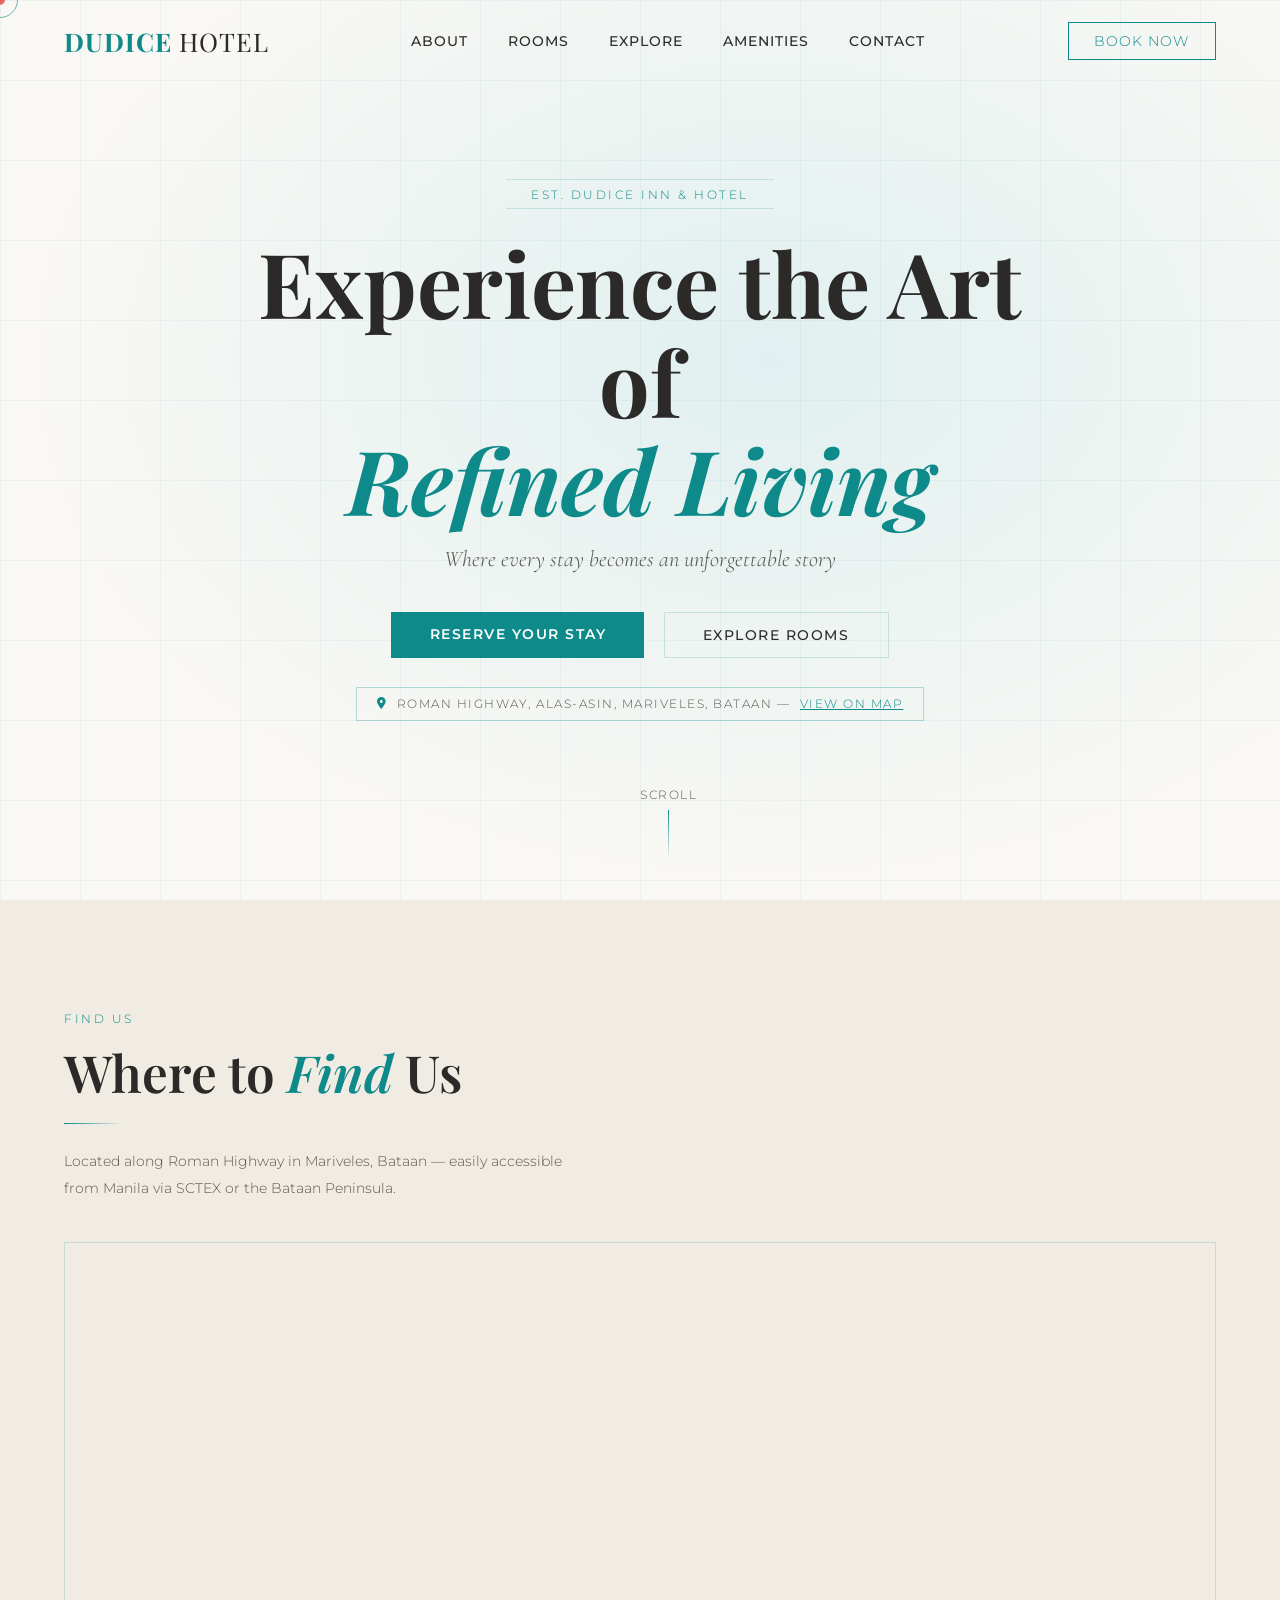
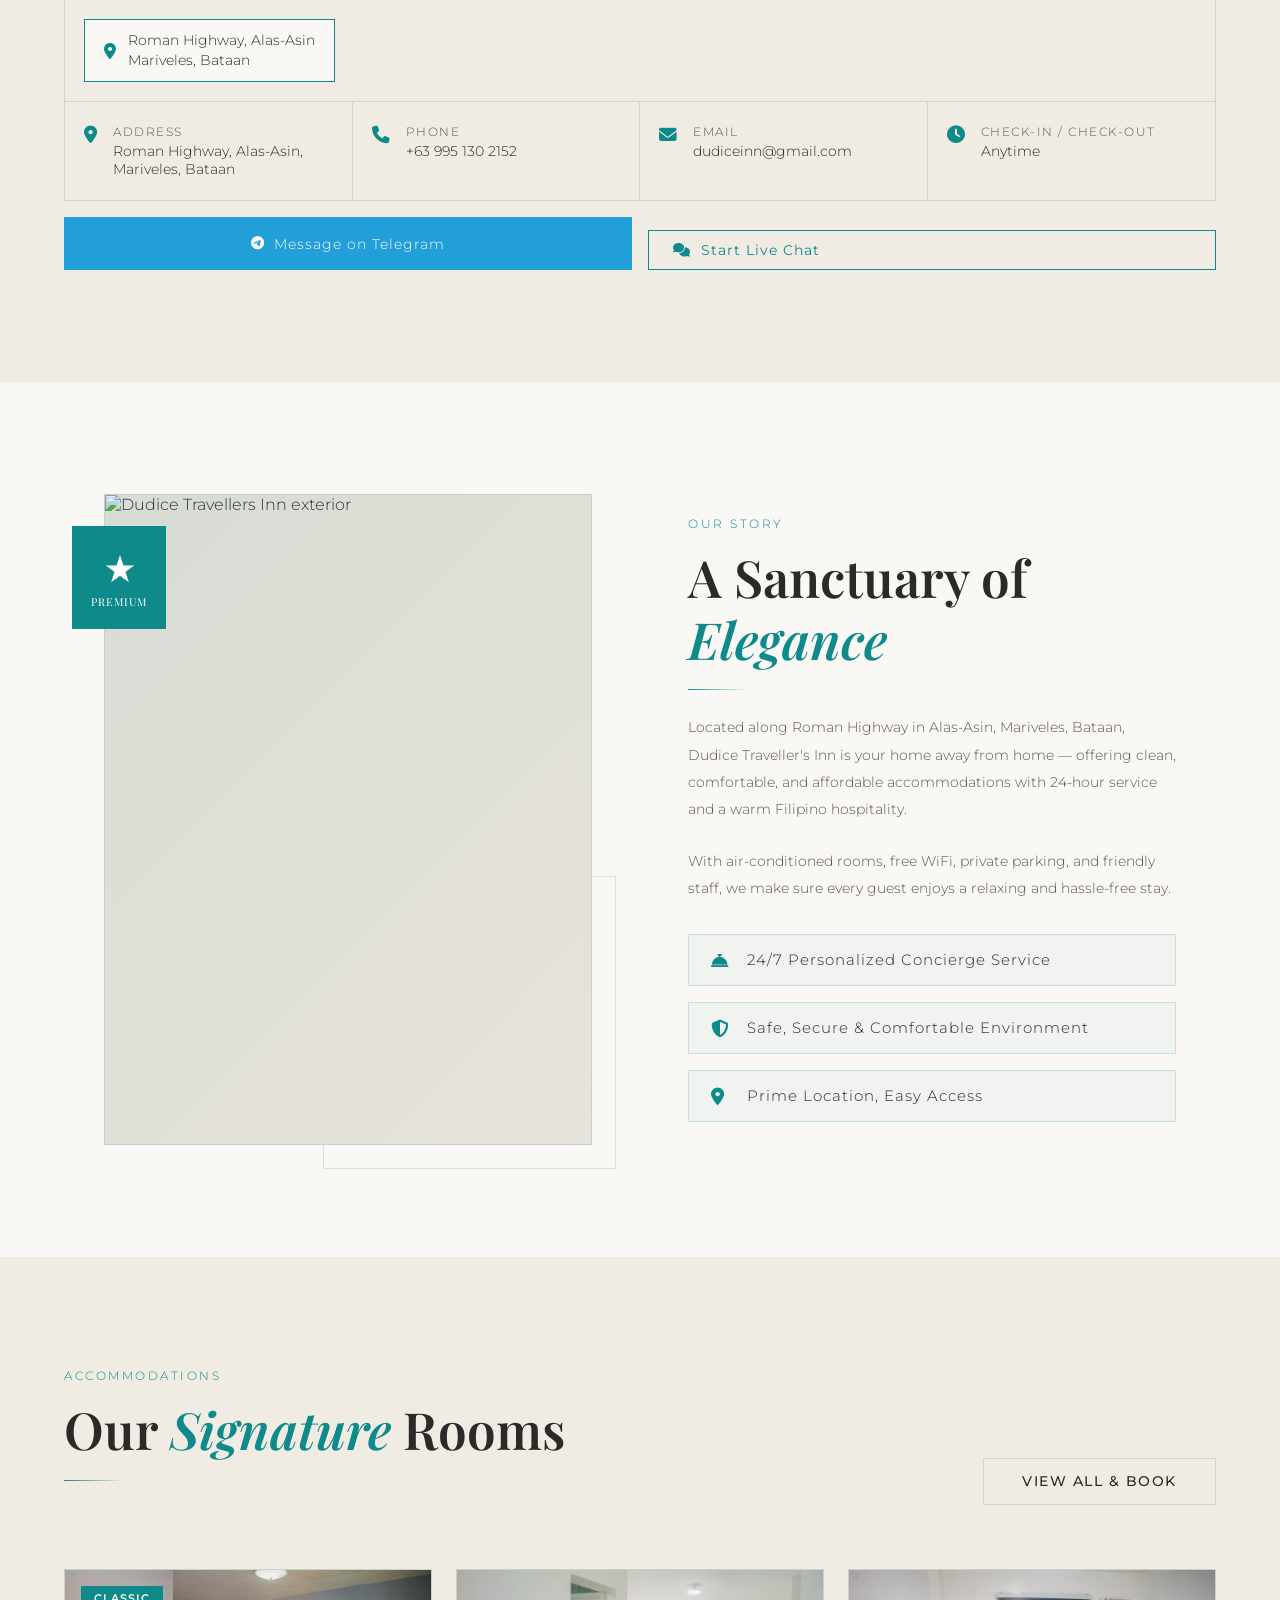
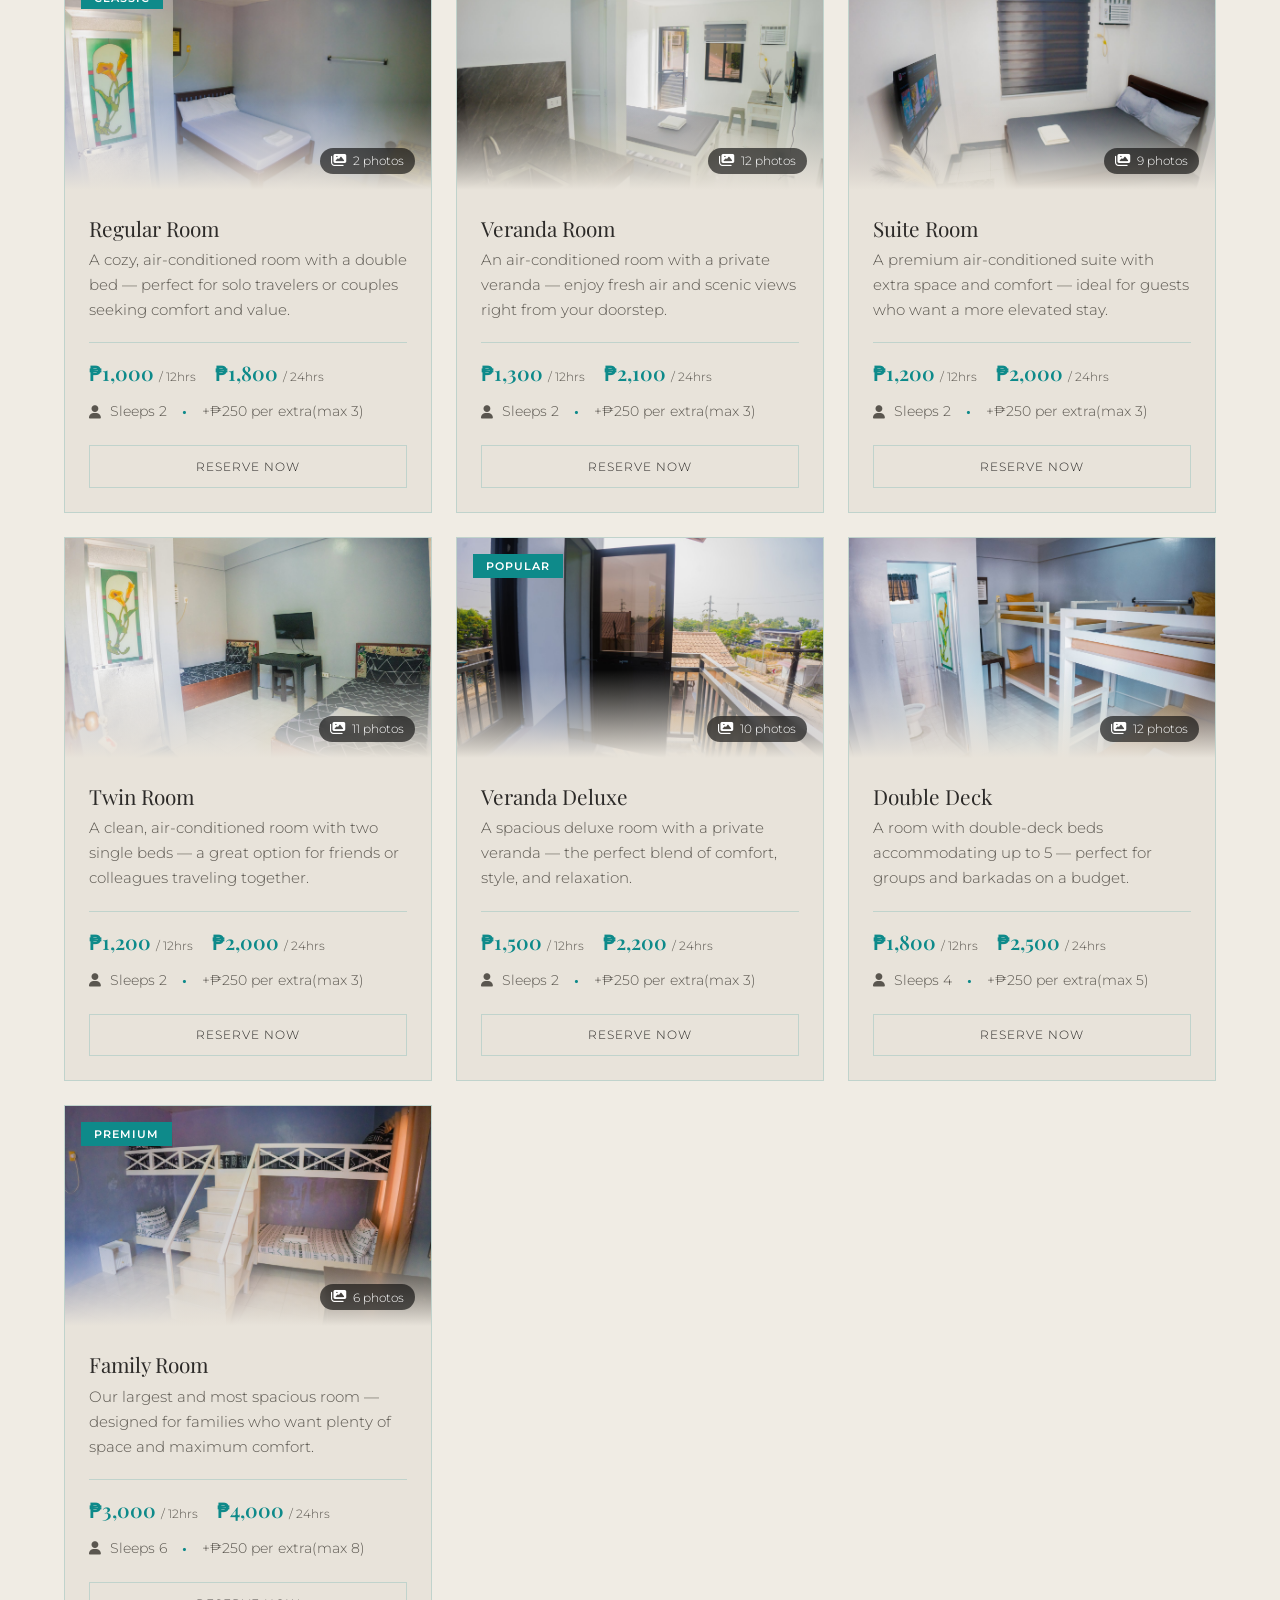
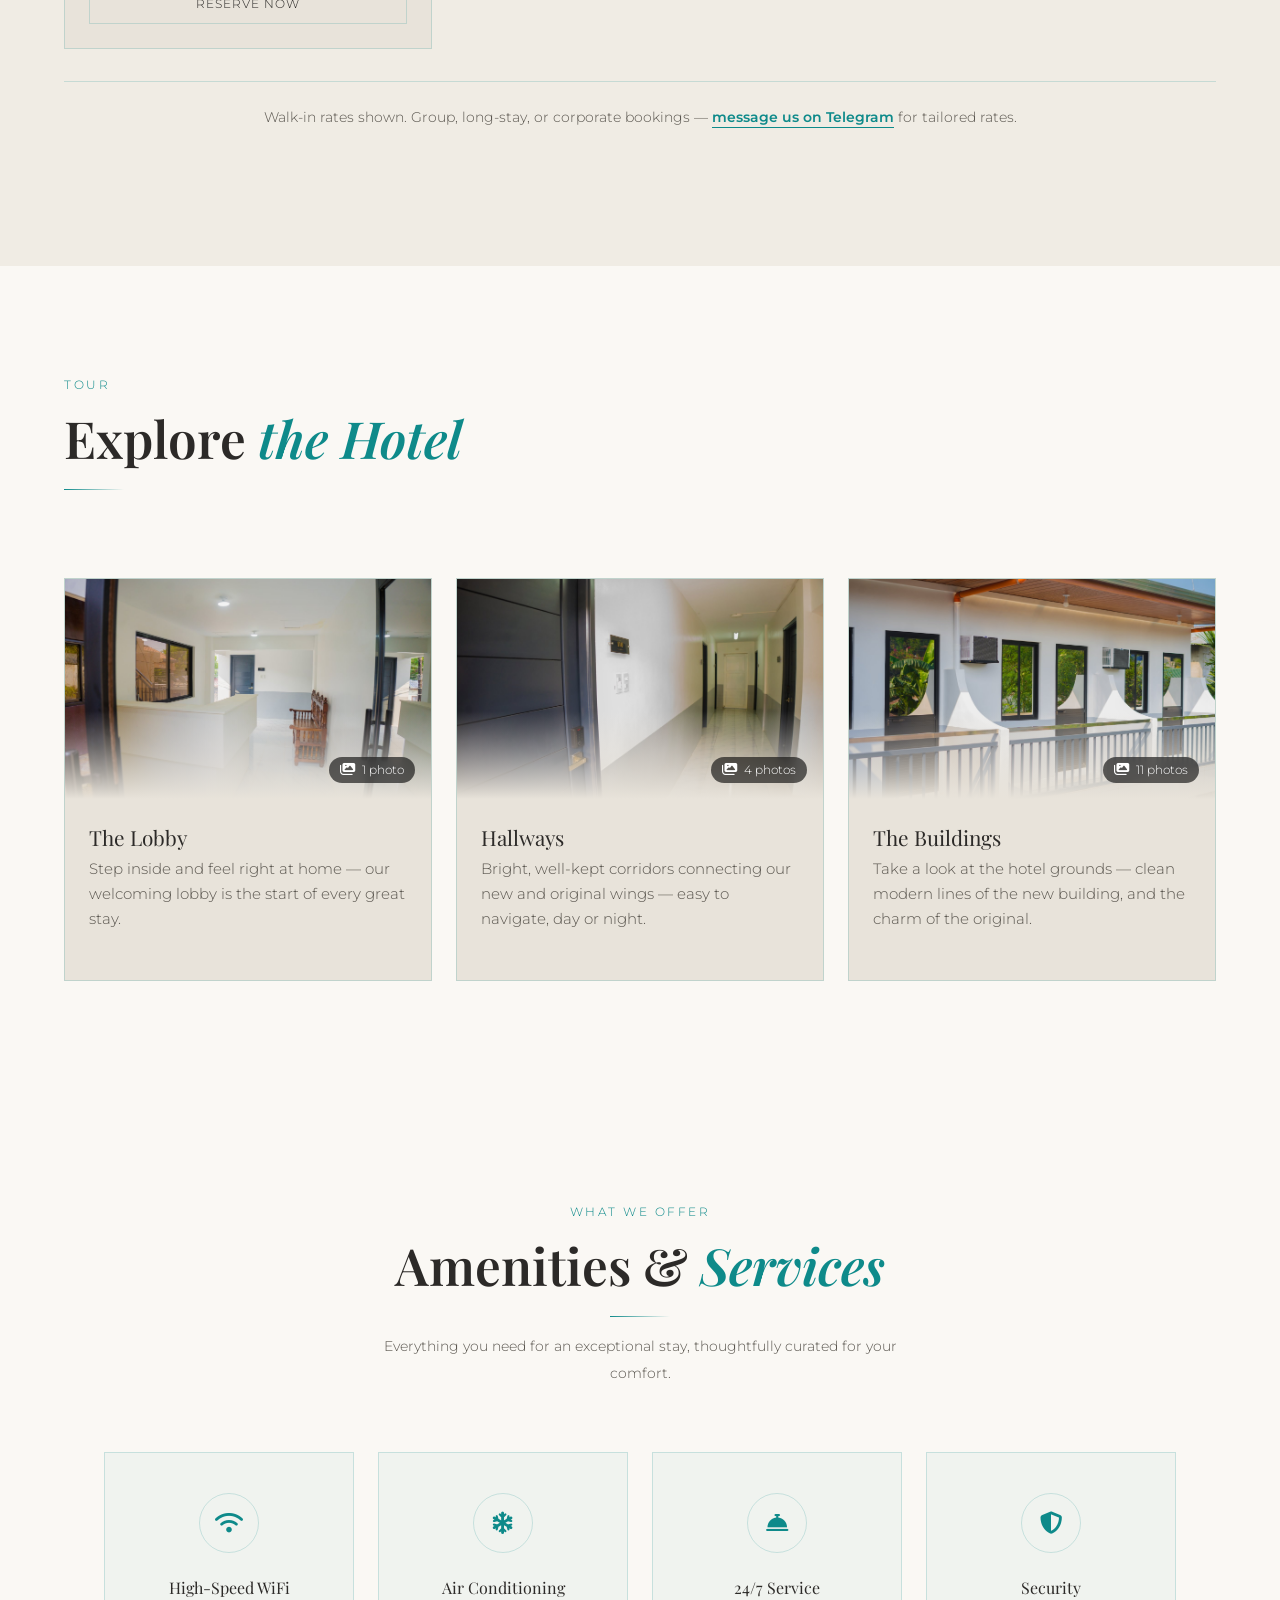
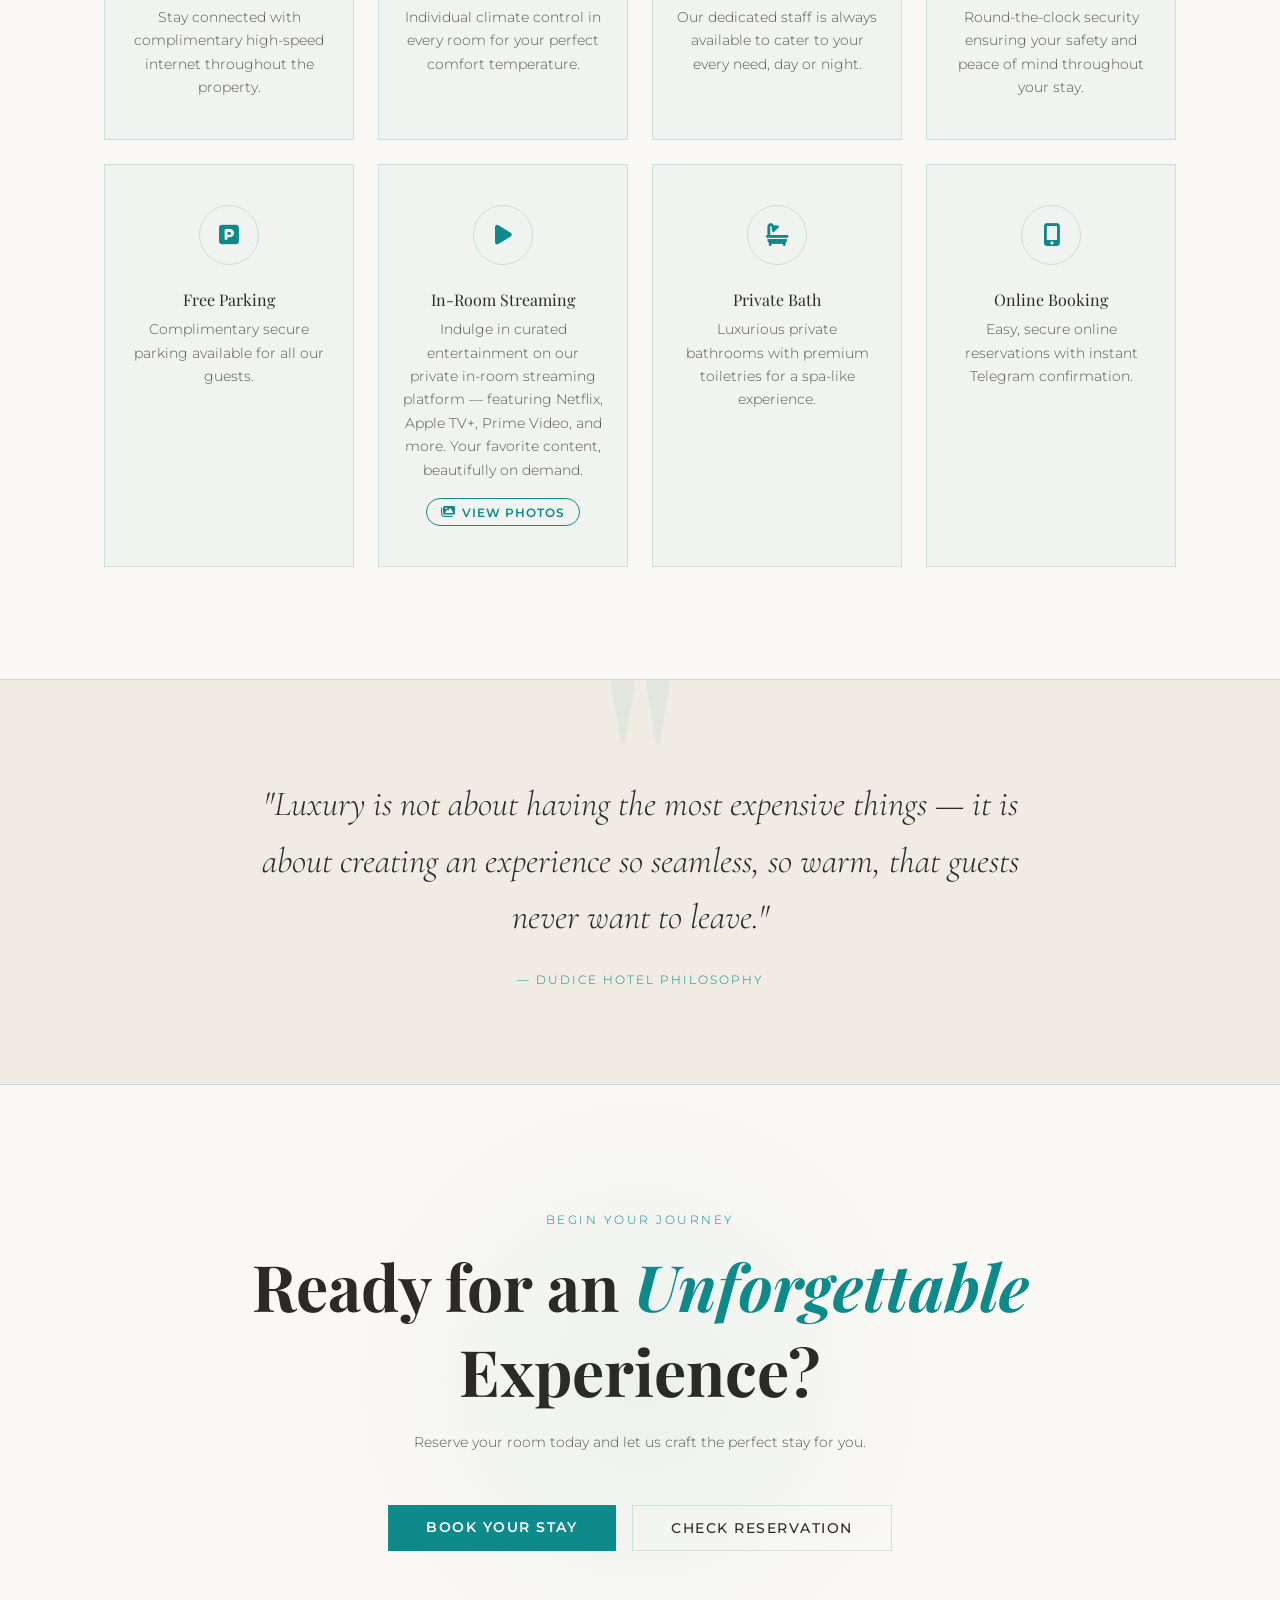
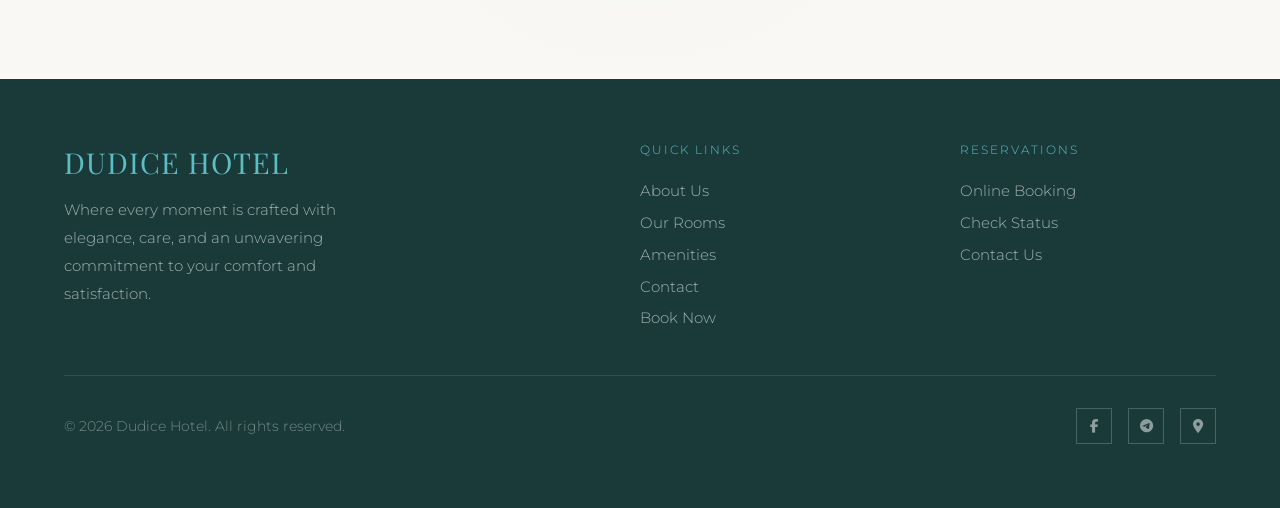
==== index.html @ 2f213905 "Improve readability: larger body text, darker muted color, tighter tracking Three changes applied si" ====
<!DOCTYPE html>
<html lang="en">
<head>
  <meta charset="UTF-8" />
  <meta name="viewport" content="width=device-width, initial-scale=1.0" />
  <title>Dudice Hotel — Where Luxury Meets Comfort</title>

  <!-- Fonts -->
  <link rel="preconnect" href="https://fonts.googleapis.com" />
  <link href="https://fonts.googleapis.com/css2?family=Playfair+Display:ital,wght@0,400;0,600;0,700;1,400&family=Montserrat:wght@300;400;500;600;700&family=Cormorant+Garamond:ital,wght@0,300;1,300&display=swap" rel="stylesheet" />

  <!-- AOS -->
  <link href="https://unpkg.com/aos@2.3.1/dist/aos.css" rel="stylesheet" />

  <!-- Icons -->
  <link rel="stylesheet" href="https://cdnjs.cloudflare.com/ajax/libs/font-awesome/6.5.0/css/all.min.css" />

  <!-- GLightbox (room photo galleries) -->
  <link rel="stylesheet" href="https://cdn.jsdelivr.net/npm/glightbox/dist/css/glightbox.min.css" />

  <style>
    /* ─── RESET & BASE ─── */
    *, *::before, *::after { margin: 0; padding: 0; box-sizing: border-box; }
    :root {
      --gold:     #0e8a8a;
      --gold-lt:  #5bbec4;
      --gold-dk:  #065a62;
      --bg:       #faf8f4;
      --bg2:      #f0ece4;
      --bg3:      #e8e3da;
      --surface:  rgba(14,138,138,0.04);
      --border:   rgba(14,138,138,0.18);
      --text:     #2c2a28;
      --muted:    #5a564f;
      --ff-head:  'Playfair Display', serif;
      --ff-body:  'Montserrat', sans-serif;
      --ff-ital:  'Cormorant Garamond', serif;
    }
    html { scroll-behavior: smooth; }
    body {
      background: var(--bg);
      color: var(--text);
      font-family: var(--ff-body);
      font-weight: 300;
      overflow-x: hidden;
      cursor: none;
    }

    /* ─── CUSTOM CURSOR ─── */
    #cursor {
      position: fixed; width: 10px; height: 10px;
      background: var(--gold); border-radius: 50%;
      pointer-events: none; z-index: 99999;
      transform: translate(-50%,-50%);
      transition: width .2s, height .2s, background .2s;
      mix-blend-mode: difference;
    }
    #cursor-ring {
      position: fixed; width: 36px; height: 36px;
      border: 1px solid var(--gold); border-radius: 50%;
      pointer-events: none; z-index: 99998;
      transform: translate(-50%,-50%);
      transition: all .12s ease;
      opacity: .6;
    }
    body:hover #cursor { width: 12px; height: 12px; }

    /* ─── SCROLL PROGRESS ─── */
    #progress-bar {
      position: fixed; top: 0; left: 0; height: 2px;
      background: linear-gradient(90deg, var(--gold-dk), var(--gold), var(--gold-lt));
      width: 0%; z-index: 9999;
      transition: width .1s linear;
      box-shadow: 0 0 8px rgba(14,138,138,.4);
    }

    /* ─── NAVBAR ─── */
    nav {
      position: fixed; top: 0; width: 100%; z-index: 1000;
      padding: 1.4rem 4rem;
      display: flex; align-items: center; justify-content: space-between;
      transition: all .4s ease;
    }
    nav.scrolled {
      background: rgba(250,248,244,.95);
      backdrop-filter: blur(20px);
      padding: 1rem 4rem;
      border-bottom: 1px solid var(--border);
      box-shadow: 0 2px 20px rgba(0,0,0,.06);
    }
    .nav-logo {
      font-family: var(--ff-head);
      font-size: 1.6rem; font-weight: 700;
      color: var(--gold);
      letter-spacing: 1px;
      text-decoration: none;
    }
    .nav-logo span { color: var(--text); font-weight: 400; }
    .nav-links { display: flex; gap: 2.5rem; list-style: none; }
    .nav-links a {
      color: var(--text); text-decoration: none;
      font-size: .86rem; letter-spacing: 1px; text-transform: uppercase;
      font-weight: 500;
      position: relative; padding-bottom: 4px;
      transition: color .3s;
    }
    .nav-links a::after {
      content: ''; position: absolute; bottom: 0; left: 0;
      width: 0; height: 1px; background: var(--gold);
      transition: width .3s;
    }
    .nav-links a:hover { color: var(--gold); }
    .nav-links a:hover::after { width: 100%; }
    .nav-btn {
      background: transparent; border: 1px solid var(--gold);
      color: var(--gold); padding: .6rem 1.6rem;
      font-family: var(--ff-body); font-size: .85rem;
      letter-spacing: 1px; text-transform: uppercase;
      cursor: none; transition: all .3s;
      text-decoration: none;
    }
    .nav-btn:hover { background: var(--gold); color: #fff; }

    /* ─── HERO ─── */
    #hero {
      position: relative; height: 100vh; width: 100%;
      display: flex; align-items: center; justify-content: center;
      overflow: hidden;
    }
    #particles-js {
      position: absolute; inset: 0; z-index: 0;
    }
    .hero-bg {
      position: absolute; inset: 0; z-index: 0;
      background: radial-gradient(ellipse at 60% 40%, #e0f0f0 0%, #faf8f4 70%);
    }
    .hero-lines {
      position: absolute; inset: 0; z-index: 1;
      background-image:
        linear-gradient(rgba(14,138,138,.06) 1px, transparent 1px),
        linear-gradient(90deg, rgba(14,138,138,.06) 1px, transparent 1px);
      background-size: 80px 80px;
      animation: gridMove 20s linear infinite;
    }
    @keyframes gridMove {
      0%   { transform: translateY(0); }
      100% { transform: translateY(80px); }
    }
    .hero-content {
      position: relative; z-index: 2;
      text-align: center; max-width: 860px; padding: 2rem;
    }
    .hero-tag {
      display: inline-block;
      font-size: .78rem; letter-spacing: 2.5px; text-transform: uppercase;
      color: var(--gold); margin-bottom: 1.5rem;
      border-top: 1px solid var(--border); border-bottom: 1px solid var(--border);
      padding: .4rem 1.6rem;
      animation: fadeDown .8s ease forwards;
    }
    .hero-title {
      font-family: var(--ff-head);
      font-size: clamp(3rem, 7vw, 6rem);
      font-weight: 700; line-height: 1.1;
      margin-bottom: 1rem;
      animation: fadeUp 1s .2s ease both;
    }
    .hero-title em {
      font-style: italic; color: var(--gold);
      display: block;
    }
    .hero-sub {
      font-family: var(--ff-ital);
      font-size: clamp(1rem, 2vw, 1.4rem);
      color: var(--muted); margin-bottom: 2.5rem;
      font-weight: 300; font-style: italic;
      animation: fadeUp 1s .4s ease both;
    }
    .hero-btns {
      display: flex; gap: 1.2rem; justify-content: center;
      animation: fadeUp 1s .6s ease both;
    }
    .btn-primary {
      background: var(--gold); color: #fff;
      padding: .9rem 2.4rem; text-decoration: none;
      font-size: .85rem; letter-spacing: 1.5px; text-transform: uppercase;
      font-weight: 600; transition: all .3s;
      position: relative; overflow: hidden;
    }
    .btn-primary::before {
      content: ''; position: absolute; inset: 0;
      background: white; transform: translateX(-100%);
      transition: transform .3s; opacity: .15;
    }
    .btn-primary:hover::before { transform: translateX(0); }
    .btn-primary:hover { box-shadow: 0 0 30px rgba(14,138,138,.3); }
    .btn-outline {
      border: 1px solid var(--border); color: var(--text);
      padding: .9rem 2.4rem; text-decoration: none;
      font-size: .85rem; letter-spacing: 1.5px; text-transform: uppercase;
      font-weight: 500; transition: all .3s;
    }
    .btn-outline:hover { border-color: var(--gold); color: var(--gold); }
    .hero-location-btn {
      display: inline-flex; align-items: center; gap: .6rem;
      margin-top: 1.8rem; padding: .55rem 1.2rem;
      border: 1px solid rgba(14,138,138,.3); color: var(--muted);
      font-size: .72rem; letter-spacing: 1.5px; text-transform: uppercase;
      text-decoration: none; transition: all .3s;
      animation: fadeUp 1s .9s ease both;
    }
    .hero-location-btn i { color: var(--gold); }
    .hero-location-btn span { color: var(--gold); text-decoration: underline; }
    .hero-location-btn:hover { border-color: var(--gold); color: var(--light); }
    .hero-scroll {
      position: absolute; bottom: 2.5rem; left: 50%;
      transform: translateX(-50%); z-index: 2;
      display: flex; flex-direction: column; align-items: center; gap: .5rem;
      animation: fadeUp 1s 1s ease both;
    }
    .hero-scroll span {
      font-size: .72rem; letter-spacing: 1.5px; text-transform: uppercase;
      color: var(--muted);
    }
    .scroll-line {
      width: 1px; height: 50px;
      background: linear-gradient(var(--gold), transparent);
      animation: scrollPulse 2s ease-in-out infinite;
    }
    @keyframes scrollPulse {
      0%,100% { opacity: .3; transform: scaleY(1); }
      50% { opacity: 1; transform: scaleY(1.1); }
    }

    /* ─── ANIMATIONS ─── */
    @keyframes fadeUp {
      from { opacity: 0; transform: translateY(30px); }
      to   { opacity: 1; transform: translateY(0); }
    }
    @keyframes fadeDown {
      from { opacity: 0; transform: translateY(-20px); }
      to   { opacity: 1; transform: translateY(0); }
    }

    /* ─── SECTION BASE ─── */
    section { padding: 7rem 4rem; }
    .section-tag {
      font-size: .72rem; letter-spacing: 2.5px; text-transform: uppercase;
      color: var(--gold); margin-bottom: 1rem; display: block;
    }
    .section-title {
      font-family: var(--ff-head);
      font-size: clamp(2rem, 4vw, 3.2rem);
      font-weight: 600; line-height: 1.2;
      margin-bottom: 1.2rem;
    }
    .section-title em { font-style: italic; color: var(--gold); }
    .section-line {
      width: 60px; height: 1px;
      background: linear-gradient(90deg, var(--gold), transparent);
      margin-bottom: 1.5rem;
    }
    .section-sub {
      color: var(--muted); font-size: .9rem; line-height: 1.9;
      max-width: 520px;
    }


    /* ─── ABOUT ─── */
    #about {
      background: var(--bg);
      max-width: 1200px; margin: 0 auto;
    }
    #about > div:first-child {
      display: grid; grid-template-columns: 1fr 1fr; gap: 6rem;
      align-items: center;
    }
    .about-img-wrap {
      position: relative;
    }
    .about-img-frame {
      width: 100%; aspect-ratio: 3/4;
      background: var(--bg3);
      border: 1px solid var(--border);
      position: relative; overflow: hidden;
    }
    .about-img-frame::before {
      content: '';
      position: absolute; inset: 0;
      background: linear-gradient(135deg, rgba(14,138,138,.08), transparent);
    }
    .about-img-frame img {
      width: 100%; height: 100%; object-fit: cover; display: block;
    }
    .about-accent {
      position: absolute; bottom: -1.5rem; right: -1.5rem;
      width: 60%; aspect-ratio: 1;
      border: 1px solid var(--border);
      z-index: -1;
    }
    .about-badge {
      position: absolute; top: 2rem; left: -2rem;
      background: var(--gold); color: #fff;
      padding: 1.2rem;
      font-family: var(--ff-head);
      text-align: center;
    }
    .about-badge .num { font-size: 2rem; font-weight: 700; display: block; }
    .about-badge .txt { font-size: .68rem; letter-spacing: 1px; text-transform: uppercase; }
    .about-features { display: flex; flex-direction: column; gap: 1rem; margin-top: 2rem; }
    .about-feat {
      display: flex; align-items: center; gap: 1rem;
      padding: 1rem 1.4rem;
      border: 1px solid var(--border);
      background: var(--surface);
      transition: border-color .3s, background .3s;
    }
    .about-feat:hover { border-color: var(--gold); background: rgba(14,138,138,.05); }
    .about-feat i { color: var(--gold); font-size: 1.1rem; width: 20px; }
    .about-feat span { font-size: .92rem; letter-spacing: 1px; }

    /* ─── ROOMS ─── */
    #rooms {
      background: var(--bg2);
      max-width: 100%;
    }
    .rooms-header {
      max-width: 1200px; margin: 0 auto 4rem;
      display: flex; justify-content: space-between; align-items: flex-end;
    }
    .rooms-grid {
      max-width: 1200px; margin: 0 auto;
      display: grid; grid-template-columns: repeat(3,1fr); gap: 1.5rem;
    }
    .room-card {
      background: var(--bg3);
      border: 1px solid var(--border);
      overflow: hidden; position: relative;
      transition: transform .4s, box-shadow .4s;
      cursor: none;
    }
    .room-card:hover {
      transform: translateY(-8px);
      box-shadow: 0 20px 60px rgba(0,0,0,.1), 0 0 0 1px var(--gold);
    }
    .room-img {
      height: 220px; background: var(--bg2);
      position: relative; overflow: hidden;
    }
    .room-img img { width: 100%; height: 100%; object-fit: cover; display: block; transition: transform .5s ease; }
    .room-img a.room-img-link { display: block; width: 100%; height: 100%; }
    .room-card:hover .room-img img { transform: scale(1.04); }
    .room-img-overlay {
      position: absolute; inset: 0; pointer-events: none;
      background: linear-gradient(to top, var(--bg3) 0%, transparent 40%);
    }
    .room-type-tag {
      position: absolute; top: 1rem; left: 1rem;
      background: var(--gold); color: #fff;
      font-size: .68rem; letter-spacing: 1px; text-transform: uppercase;
      padding: .3rem .8rem; font-weight: 600;
      pointer-events: none;
    }
    .gallery-badge {
      position: absolute; bottom: 1rem; right: 1rem;
      background: rgba(0,0,0,.6); color: #fff;
      font-size: .78rem; padding: .35rem .7rem;
      border-radius: 999px; display: inline-flex; align-items: center; gap: .4rem;
      pointer-events: none; backdrop-filter: blur(4px);
    }
    .gallery-badge i { font-size: .85rem; }
    .room-body { padding: 1.5rem; }
    .room-name {
      font-family: var(--ff-head); font-size: 1.3rem;
      margin-bottom: .4rem;
    }
    .room-desc { font-size: .92rem; color: var(--muted); line-height: 1.7; margin-bottom: 1.2rem; }
    .room-rates {
      display: flex; gap: 1.2rem; flex-wrap: wrap;
      padding-top: 1rem; margin-bottom: 1rem;
      border-top: 1px solid var(--border);
    }
    .room-rate { display: flex; align-items: baseline; gap: .3rem; }
    .room-rate strong {
      font-family: var(--ff-head); font-size: 1.25rem;
      color: var(--gold); font-weight: 600;
    }
    .room-rate small { font-size: .78rem; color: var(--muted); }
    .room-meta {
      display: flex; justify-content: space-between; align-items: center;
    }
    .room-guests { font-size: .85rem; color: var(--muted); }
    .room-guests i { margin-right: .3rem; }
    .room-guests .dot-sep {
      display: inline-block; margin: 0 .7rem;
      color: var(--gold); font-weight: 700; font-size: 1rem;
      vertical-align: -.05em;
    }
    .rates-note {
      max-width: 1200px; margin: 2rem auto 0; padding: 1.5rem;
      text-align: center; font-size: .88rem; color: var(--muted);
      border-top: 1px solid var(--border); line-height: 1.7;
    }
    .rates-note a {
      color: var(--gold); text-decoration: none; font-weight: 600;
      border-bottom: 1px solid var(--gold); padding-bottom: 1px;
    }
    .rates-note a:hover { color: var(--gold-dk); border-color: var(--gold-dk); }
    .room-link {
      display: block; text-align: center;
      padding: .8rem; margin: 0 1.5rem 1.5rem;
      border: 1px solid var(--border); color: var(--text);
      font-size: .78rem; letter-spacing: 1px; text-transform: uppercase;
      text-decoration: none; transition: all .3s;
    }
    .room-link:hover { background: var(--gold); border-color: var(--gold); color: #fff; }

    /* ─── AMENITIES ─── */
    #amenities {
      background: var(--bg);
      max-width: 1200px; margin: 0 auto;
    }
    .amenities-grid {
      display: grid; grid-template-columns: repeat(4,1fr); gap: 1.5rem;
      margin-top: 4rem;
    }
    .amenity-card {
      padding: 2.5rem 1.5rem; text-align: center;
      border: 1px solid var(--border);
      background: var(--surface);
      position: relative; overflow: hidden;
      transition: all .4s;
    }
    .amenity-card::before {
      content: ''; position: absolute;
      bottom: 0; left: 0; right: 0; height: 0;
      background: rgba(14,138,138,.06);
      transition: height .4s;
    }
    .amenity-card:hover::before { height: 100%; }
    .amenity-card:hover { border-color: var(--gold); transform: translateY(-4px); }
    a.amenity-card { text-decoration: none; color: inherit; display: block; cursor: pointer; }
    .amenity-card-tip {
      display: inline-flex; align-items: center; gap: .35rem;
      margin-top: 1rem; padding: .35rem .9rem;
      font-size: .78rem; font-weight: 600; letter-spacing: 1px; text-transform: uppercase;
      color: var(--gold); border: 1px solid var(--gold);
      border-radius: 999px; position: relative; z-index: 1;
      transition: all .3s;
    }
    a.amenity-card:hover .amenity-card-tip { background: var(--gold); color: #fff; }
    .amenity-icon {
      width: 60px; height: 60px; margin: 0 auto 1.5rem;
      border: 1px solid var(--border); border-radius: 50%;
      display: flex; align-items: center; justify-content: center;
      font-size: 1.4rem; color: var(--gold);
      position: relative; z-index: 1;
      transition: all .4s;
    }
    .amenity-card:hover .amenity-icon {
      background: var(--gold); color: #fff;
      border-color: var(--gold);
      box-shadow: 0 0 20px rgba(14,138,138,.3);
    }
    .amenity-name {
      font-family: var(--ff-head); font-size: 1rem;
      margin-bottom: .5rem; position: relative; z-index: 1;
    }
    .amenity-desc {
      font-size: .86rem; color: var(--muted); line-height: 1.7;
      position: relative; z-index: 1;
    }

    /* ─── QUOTE / PARALLAX ─── */
    #quote {
      background: var(--bg2);
      border-top: 1px solid var(--border);
      border-bottom: 1px solid var(--border);
      text-align: center; padding: 6rem 4rem;
      position: relative; overflow: hidden;
    }
    #quote::before {
      content: '"';
      font-family: var(--ff-head); font-size: 20rem;
      color: rgba(14,138,138,.06);
      position: absolute; top: -5rem; left: 50%;
      transform: translateX(-50%);
      line-height: 1; pointer-events: none;
    }
    .quote-text {
      font-family: var(--ff-ital);
      font-size: clamp(1.4rem, 3vw, 2.2rem);
      font-style: italic; font-weight: 300;
      max-width: 760px; margin: 0 auto 1.5rem;
      line-height: 1.6; position: relative; z-index: 1;
    }
    .quote-author {
      font-size: .78rem; letter-spacing: 2px; text-transform: uppercase;
      color: var(--gold);
    }

    /* ─── CTA ─── */
    #cta {
      text-align: center; padding: 8rem 4rem;
      background: var(--bg);
      position: relative; overflow: hidden;
    }
    .cta-glow {
      position: absolute; top: 50%; left: 50%;
      transform: translate(-50%,-50%);
      width: 600px; height: 600px;
      background: radial-gradient(circle, rgba(14,138,138,.06) 0%, transparent 70%);
      pointer-events: none;
      animation: glowPulse 4s ease-in-out infinite;
    }
    @keyframes glowPulse {
      0%,100% { opacity: .5; transform: translate(-50%,-50%) scale(1); }
      50% { opacity: 1; transform: translate(-50%,-50%) scale(1.1); }
    }
    .cta-title {
      font-family: var(--ff-head);
      font-size: clamp(2rem, 5vw, 4rem);
      margin-bottom: 1rem; position: relative; z-index: 1;
    }
    .cta-title em { font-style: italic; color: var(--gold); }
    .cta-sub {
      color: var(--muted); margin-bottom: 3rem;
      font-size: .9rem; line-height: 1.9;
      position: relative; z-index: 1;
    }
    .cta-btns { position: relative; z-index: 1; display: flex; gap: 1rem; justify-content: center; }

    /* ─── CONTACT ─── */
    #contact {
      background: var(--bg2);
      max-width: 100%;
      padding: 7rem 4rem;
    }
    .contact-inner {
      max-width: 1200px; margin: 0 auto;
    }
    .contact-map-wrap {
      position: relative; width: 100%; height: 460px;
      border: 1px solid var(--border); overflow: hidden; margin-top: 2.5rem;
    }
    .contact-map-wrap iframe { width: 100%; height: 100%; border: 0; display: block; }
    .contact-map-badge {
      position: absolute; bottom: 1.2rem; left: 1.2rem;
      background: var(--bg); border: 1px solid var(--gold);
      padding: .7rem 1.2rem; display: flex; align-items: center; gap: .7rem;
    }
    .contact-map-badge i { color: var(--gold); }
    .contact-map-badge span { font-size: .86rem; color: var(--light); line-height: 1.4; }
    .contact-items {
      display: grid; grid-template-columns: repeat(4, 1fr);
      gap: 0; margin-top: 0; border: 1px solid var(--border); border-top: none;
    }
    .contact-item {
      display: flex; gap: 1rem; align-items: flex-start;
      padding: 1.4rem 1.2rem; border-right: 1px solid var(--border);
      transition: border-color .3s; border-bottom: none;
    }
    .contact-item:last-child { border-right: none; }
    .contact-item:hover { background: var(--surface); }
    .contact-item i { color: var(--gold); font-size: 1.1rem; margin-top: .1rem; }
    .contact-item-label { font-size: .72rem; letter-spacing: 1.5px; text-transform: uppercase; color: var(--muted); }
    .contact-item-val { font-size: .88rem; margin-top: .2rem; }
    .contact-chat-row {
      display: grid; grid-template-columns: 1fr 1fr; gap: 1rem; margin-top: 1rem;
    }
    .contact-chat {
      margin-top: 2.5rem; padding: 2rem;
      border: 1px solid var(--border);
      background: var(--surface);
    }
    .contact-chat-title {
      font-family: var(--ff-head); font-size: 1.3rem; margin-bottom: .5rem;
    }
    .contact-chat-desc { font-size: .92rem; color: var(--muted); margin-bottom: 1.5rem; line-height: 1.7; }
    .chat-btn {
      display: inline-flex; align-items: center; gap: .6rem;
      background: #229ED9; color: white;
      padding: .7rem 1.5rem; text-decoration: none;
      font-size: .85rem; letter-spacing: 1px;
      transition: all .3s;
    }
    .chat-btn:hover { background: #1a7fb5; box-shadow: 0 0 20px rgba(34,158,217,.3); }
    .tawkto-btn {
      display: inline-flex; align-items: center; gap: .6rem;
      background: transparent; border: 1px solid var(--gold); color: var(--gold);
      padding: .7rem 1.5rem;
      font-size: .85rem; letter-spacing: 1px;
      transition: all .3s; margin-top: .8rem;
      cursor: none; font-family: var(--ff-body);
      width: 100%;
    }
    .tawkto-btn:hover { background: var(--gold); color: #fff; }

    /* ─── FOOTER ─── */
    footer {
      background: #1a3a3a;
      border-top: none;
      padding: 4rem;
    }
    .footer-inner {
      max-width: 1200px; margin: 0 auto;
      display: grid; grid-template-columns: 2fr 1fr 1fr; gap: 4rem;
    }
    .footer-logo {
      font-family: var(--ff-head); font-size: 1.8rem;
      color: var(--gold-lt); margin-bottom: 1rem;
      letter-spacing: 1px;
    }
    .footer-desc { font-size: .92rem; color: rgba(255,255,255,.6); line-height: 1.9; max-width: 300px; }
    .footer-col-title {
      font-size: .72rem; letter-spacing: 2px; text-transform: uppercase;
      color: var(--gold-lt); margin-bottom: 1.5rem;
    }
    .footer-links { list-style: none; display: flex; flex-direction: column; gap: .8rem; }
    .footer-links a {
      color: rgba(255,255,255,.6); text-decoration: none;
      font-size: .92rem; transition: color .3s;
    }
    .footer-links a:hover { color: var(--gold-lt); }
    .footer-bottom {
      max-width: 1200px; margin: 3rem auto 0;
      padding-top: 2rem; border-top: 1px solid rgba(255,255,255,.1);
      display: flex; justify-content: space-between; align-items: center;
    }
    .footer-copy { font-size: .85rem; color: rgba(255,255,255,.4); }
    .footer-socials { display: flex; gap: 1rem; }
    .footer-socials a {
      width: 36px; height: 36px; border: 1px solid rgba(255,255,255,.2);
      display: flex; align-items: center; justify-content: center;
      color: rgba(255,255,255,.5); text-decoration: none; transition: all .3s;
      font-size: .85rem;
    }
    .footer-socials a:hover { border-color: var(--gold-lt); color: var(--gold-lt); }


    /* ─── HAMBURGER MENU ─── */
    .nav-hamburger {
      display: none; background: none; border: none;
      flex-direction: column; gap: 5px; padding: .5rem;
      cursor: pointer; z-index: 1002;
    }
    .nav-hamburger span {
      display: block; width: 24px; height: 2px;
      background: var(--text); transition: all .3s ease;
    }
    .nav-hamburger.active span:nth-child(1) { transform: rotate(45deg) translate(5px, 5px); }
    .nav-hamburger.active span:nth-child(2) { opacity: 0; }
    .nav-hamburger.active span:nth-child(3) { transform: rotate(-45deg) translate(5px, -5px); }

    /* ─── MOBILE OVERLAY MENU ─── */
    .mobile-menu {
      display: none; position: fixed; inset: 0;
      background: rgba(250,248,244,.98);
      backdrop-filter: blur(20px);
      z-index: 1001;
      flex-direction: column; align-items: center; justify-content: center; gap: 2rem;
      opacity: 0; transition: opacity .3s ease;
      pointer-events: none;
    }
    .mobile-menu.open { opacity: 1; pointer-events: auto; }
    .mobile-menu a {
      font-family: var(--ff-head); font-size: 1.6rem;
      color: var(--text); text-decoration: none;
      letter-spacing: 1px; transition: color .3s;
    }
    .mobile-menu a:hover { color: var(--gold); }
    .mobile-menu .btn-primary {
      margin-top: 1rem; font-size: .88rem;
    }

    /* ─── HIDE CURSOR ON TOUCH DEVICES ─── */
    @media (pointer: coarse) {
      #cursor, #cursor-ring { display: none !important; }
      body, .room-card, .nav-btn, .tawkto-btn { cursor: auto; }
    }

    /* ─── RESPONSIVE ─── */
    @media (max-width: 900px) {
      nav { padding: 1.2rem 1.5rem; }
      nav.scrolled { padding: .8rem 1.5rem; }
      .nav-links { display: none; }
      .nav-btn { display: none; }
      .nav-hamburger { display: flex; }
      .mobile-menu { display: flex; }
      section { padding: 5rem 1.5rem; }
      #about > div:first-child { grid-template-columns: 1fr; gap: 3rem; }
      #about { padding: 5rem 1.5rem; }
      .about-badge { left: 0; }
      .rooms-grid { grid-template-columns: 1fr; }
      .rooms-header { flex-direction: column; gap: 1rem; align-items: flex-start; }
      .amenities-grid { grid-template-columns: repeat(2,1fr); }
      .contact-items { grid-template-columns: repeat(2, 1fr); }
      .contact-item:nth-child(2) { border-right: none; }
      .contact-item { border-bottom: 1px solid var(--border); }
      .contact-chat-row { grid-template-columns: 1fr; }
      .footer-inner { grid-template-columns: 1fr; gap: 2.5rem; }
      .footer-bottom { flex-direction: column; gap: 1rem; text-align: center; }
      #contact { padding: 5rem 1.5rem; }
      .contact-map-wrap { height: 300px; }
      #quote { padding: 4rem 1.5rem; }
      #cta { padding: 5rem 1.5rem; }
      footer { padding: 3rem 1.5rem; }
      .hero-location-btn { font-size: .68rem; letter-spacing: 1px; padding: .5rem .8rem; }
      .hero-scroll { display: none; }
    }

    /* ─── SMALL PHONES ─── */
    @media (max-width: 480px) {
      .hero-btns { flex-direction: column; align-items: center; gap: .8rem; }
      .hero-btns a { width: 100%; text-align: center; }
      .hero-location-btn { flex-wrap: wrap; justify-content: center; text-align: center; }
      .rooms-grid { gap: 1rem; }
      .amenities-grid { grid-template-columns: 1fr; gap: 1rem; }
      .contact-items { grid-template-columns: 1fr; }
      .contact-item { border-right: none; }
      .contact-item:last-child { border-bottom: none; }
      .cta-btns { flex-direction: column; align-items: center; gap: .8rem; }
      .cta-btns a { width: 100%; text-align: center; }
      .section-title { font-size: clamp(1.6rem, 6vw, 2.4rem); }
      .room-body { padding: 1.2rem; }
      .room-link { margin: 0 1.2rem 1.2rem; }
      .chat-btn { width: 100%; justify-content: center; }
    }
  </style>
</head>
<body>

  <!-- CURSOR -->
  <div id="cursor"></div>
  <div id="cursor-ring"></div>

  <!-- PROGRESS BAR -->
  <div id="progress-bar"></div>

  <!-- NAVBAR -->
  <nav id="navbar">
    <a href="#" class="nav-logo">DUDICE <span>HOTEL</span></a>
    <ul class="nav-links">
      <li><a href="#about">About</a></li>
      <li><a href="#rooms">Rooms</a></li>
      <li><a href="#explore">Explore</a></li>
      <li><a href="#amenities">Amenities</a></li>
      <li><a href="#contact">Contact</a></li>
    </ul>
    <a href="https://hotel-reservation-bot.onrender.com" class="nav-btn">Book Now</a>
    <button class="nav-hamburger" aria-label="Open menu">
      <span></span><span></span><span></span>
    </button>
  </nav>

  <!-- MOBILE MENU -->
  <div class="mobile-menu" id="mobile-menu">
    <a href="#about" class="mobile-menu-link">About</a>
    <a href="#rooms" class="mobile-menu-link">Rooms</a>
    <a href="#explore" class="mobile-menu-link">Explore</a>
    <a href="#amenities" class="mobile-menu-link">Amenities</a>
    <a href="#contact" class="mobile-menu-link">Contact</a>
    <a href="https://hotel-reservation-bot.onrender.com" class="btn-primary">Book Now</a>
  </div>

  <!-- HERO -->
  <section id="hero">
    <div class="hero-bg"></div>
    <div class="hero-lines"></div>
    <div id="particles-js"></div>
    <div class="hero-content">
      <div class="hero-tag">Est. Dudice Inn &amp; Hotel</div>
      <h1 class="hero-title">
        Experience the Art of<br>
        <em>Refined Living</em>
      </h1>
      <p class="hero-sub">Where every stay becomes an unforgettable story</p>
      <div class="hero-btns">
        <a href="https://hotel-reservation-bot.onrender.com" class="btn-primary">Reserve Your Stay</a>
        <a href="#rooms" class="btn-outline">Explore Rooms</a>
      </div>
      <a href="https://www.google.com/maps/place/Dudice+Travellers+Inn/@14.4627757,120.5391242,17z/" target="_blank" class="hero-location-btn">
        <i class="fas fa-map-marker-alt"></i>
        Roman Highway, Alas-Asin, Mariveles, Bataan — <span>View on Map</span>
      </a>
    </div>
    <div class="hero-scroll">
      <span>Scroll</span>
      <div class="scroll-line"></div>
    </div>
  </section>

  <!-- CONTACT -->
  <section id="contact">
    <div class="contact-inner">
      <div data-aos="fade-up">
        <span class="section-tag">Find Us</span>
        <h2 class="section-title">Where to <em>Find</em> Us</h2>
        <div class="section-line"></div>
        <p class="section-sub">Located along Roman Highway in Mariveles, Bataan — easily accessible from Manila via SCTEX or the Bataan Peninsula.</p>
      </div>

      <div class="contact-map-wrap" data-aos="fade-up" data-aos-delay="100">
        <iframe
          src="https://www.google.com/maps?q=Dudice+Travellers+Inn,+Mariveles,+Bataan&z=17&output=embed"
          allowfullscreen="" loading="lazy" referrerpolicy="no-referrer-when-downgrade">
        </iframe>
        <div class="contact-map-badge">
          <i class="fas fa-map-marker-alt"></i>
          <span>Roman Highway, Alas-Asin<br>Mariveles, Bataan</span>
        </div>
      </div>

      <div class="contact-items" data-aos="fade-up" data-aos-delay="150">
        <div class="contact-item">
          <i class="fas fa-map-marker-alt"></i>
          <div>
            <div class="contact-item-label">Address</div>
            <div class="contact-item-val">Roman Highway, Alas-Asin, Mariveles, Bataan</div>
          </div>
        </div>
        <div class="contact-item">
          <i class="fas fa-phone"></i>
          <div>
            <div class="contact-item-label">Phone</div>
            <div class="contact-item-val">+63 995 130 2152</div>
          </div>
        </div>
        <div class="contact-item">
          <i class="fas fa-envelope"></i>
          <div>
            <div class="contact-item-label">Email</div>
            <div class="contact-item-val">dudiceinn@gmail.com</div>
          </div>
        </div>
        <div class="contact-item">
          <i class="fas fa-clock"></i>
          <div>
            <div class="contact-item-label">Check-in / Check-out</div>
            <div class="contact-item-val">Anytime</div>
          </div>
        </div>
      </div>

      <div class="contact-chat-row" data-aos="fade-up" data-aos-delay="200">
        <a href="https://t.me/DudiceSupportBot" class="chat-btn" target="_blank" style="justify-content:center;">
          <i class="fab fa-telegram"></i> Message on Telegram
        </a>
        <button class="tawkto-btn" onclick="if(typeof Tawk_API!=='undefined' && Tawk_API.toggle) Tawk_API.toggle()">
          <i class="fas fa-comments"></i> Start Live Chat
        </button>
      </div>
    </div>
  </section>

  <!-- STATS -->

  <!-- ABOUT -->
  <section id="about">
    <div style="max-width:1200px;margin:0 auto;">
      <div class="about-img-wrap" data-aos="fade-right">
        <div class="about-img-frame">
          <img src="https://img.directhotels.com/ph/mariveles/dudice-travellers-inn/1.jpg" alt="Dudice Travellers Inn exterior" style="width:100%;height:100%;object-fit:cover;">
        </div>
        <div class="about-accent"></div>
        <div class="about-badge">
          <span class="num">★</span>
          <span class="txt">Premium</span>
        </div>
      </div>
      <div data-aos="fade-left">
        <span class="section-tag">Our Story</span>
        <h2 class="section-title">A Sanctuary of <em>Elegance</em></h2>
        <div class="section-line"></div>
        <p class="section-sub" style="margin-bottom:1.5rem;">
          Located along Roman Highway in Alas-Asin, Mariveles, Bataan, Dudice Traveller's Inn
          is your home away from home — offering clean, comfortable, and affordable accommodations
          with 24-hour service and a warm Filipino hospitality.
        </p>
        <p class="section-sub" style="margin-bottom:2rem;">
          With air-conditioned rooms, free WiFi, private parking, and friendly staff,
          we make sure every guest enjoys a relaxing and hassle-free stay.
        </p>
        <div class="about-features">
          <div class="about-feat" data-aos="fade-left" data-aos-delay="100">
            <i class="fas fa-concierge-bell"></i>
            <span>24/7 Personalized Concierge Service</span>
          </div>
          <div class="about-feat" data-aos="fade-left" data-aos-delay="200">
            <i class="fas fa-shield-alt"></i>
            <span>Safe, Secure &amp; Comfortable Environment</span>
          </div>
          <div class="about-feat" data-aos="fade-left" data-aos-delay="300">
            <i class="fas fa-map-marker-alt"></i>
            <span>Prime Location, Easy Access</span>
          </div>
        </div>
      </div>
    </div>
  </section>

  <!-- ROOMS -->
  <section id="rooms">
    <div class="rooms-header" data-aos="fade-up">
      <div>
        <span class="section-tag">Accommodations</span>
        <h2 class="section-title">Our <em>Signature</em> Rooms</h2>
        <div class="section-line"></div>
      </div>
      <a href="https://hotel-reservation-bot.onrender.com" class="btn-outline" style="white-space:nowrap;">View All &amp; Book</a>
    </div>
    <div class="rooms-grid">

      <div class="room-card" data-aos="fade-up" data-aos-delay="0">
        <div class="room-img">
          <a href="images/regular-room-01.jpg" class="room-img-link glightbox" data-gallery="regular-room" data-glightbox="title: Regular Room">
            <img src="images/regular-room-01.jpg" alt="Regular Room with double bed" loading="lazy" style="width:100%;height:100%;object-fit:cover;">
          </a>
          <a href="images/regular-room-02.jpg" class="glightbox" data-gallery="regular-room" data-glightbox="title: Regular Room" style="display:none" aria-hidden="true" tabindex="-1"></a>
          <div class="room-img-overlay"></div>
          <span class="room-type-tag">Classic</span>
          <span class="gallery-badge"><i class="fas fa-images"></i> 2 photos</span>
        </div>
        <div class="room-body">
          <div class="room-name">Regular Room</div>
          <p class="room-desc">A cozy, air-conditioned room with a double bed — perfect for solo travelers or couples seeking comfort and value.</p>
          <div class="room-rates">
            <span class="room-rate"><strong>₱1,000</strong><small>/ 12hrs</small></span>
            <span class="room-rate"><strong>₱1,800</strong><small>/ 24hrs</small></span>
          </div>
          <div class="room-meta">
            <div class="room-guests"><i class="fas fa-user"></i> Sleeps 2 <span class="dot-sep">·</span> +₱250 per extra(max 3)</div>
          </div>
        </div>
        <a href="https://hotel-reservation-bot.onrender.com" class="room-link">Reserve Now</a>
      </div>

      <div class="room-card" data-aos="fade-up" data-aos-delay="100">
        <div class="room-img">
          <a href="images/veranda-room-01.jpg" class="room-img-link glightbox" data-gallery="veranda-room" data-glightbox="title: Veranda Room">
            <img src="images/veranda-room-01.jpg" alt="Veranda Room with private veranda" loading="lazy" style="width:100%;height:100%;object-fit:cover;">
          </a>
          <a href="images/veranda-room-02.jpg" class="glightbox" data-gallery="veranda-room" data-glightbox="title: Veranda Room" style="display:none" aria-hidden="true" tabindex="-1"></a>
          <a href="images/veranda-room-03.jpg" class="glightbox" data-gallery="veranda-room" data-glightbox="title: Veranda Room" style="display:none" aria-hidden="true" tabindex="-1"></a>
          <a href="images/veranda-room-04.jpg" class="glightbox" data-gallery="veranda-room" data-glightbox="title: Veranda Room" style="display:none" aria-hidden="true" tabindex="-1"></a>
          <a href="images/veranda-room-05.jpg" class="glightbox" data-gallery="veranda-room" data-glightbox="title: Veranda Room" style="display:none" aria-hidden="true" tabindex="-1"></a>
          <a href="images/veranda-room-06.jpg" class="glightbox" data-gallery="veranda-room" data-glightbox="title: Veranda Room" style="display:none" aria-hidden="true" tabindex="-1"></a>
          <a href="images/veranda-room-07.jpg" class="glightbox" data-gallery="veranda-room" data-glightbox="title: Veranda Room" style="display:none" aria-hidden="true" tabindex="-1"></a>
          <a href="images/veranda-room-08.jpg" class="glightbox" data-gallery="veranda-room" data-glightbox="title: Veranda Room" style="display:none" aria-hidden="true" tabindex="-1"></a>
          <a href="images/veranda-room-09.jpg" class="glightbox" data-gallery="veranda-room" data-glightbox="title: Veranda Room" style="display:none" aria-hidden="true" tabindex="-1"></a>
          <a href="images/veranda-room-10.jpg" class="glightbox" data-gallery="veranda-room" data-glightbox="title: Veranda Room" style="display:none" aria-hidden="true" tabindex="-1"></a>
          <a href="images/veranda-room-11.jpg" class="glightbox" data-gallery="veranda-room" data-glightbox="title: Veranda Room" style="display:none" aria-hidden="true" tabindex="-1"></a>
          <a href="images/veranda-room-12.jpg" class="glightbox" data-gallery="veranda-room" data-glightbox="title: Veranda Room" style="display:none" aria-hidden="true" tabindex="-1"></a>
          <div class="room-img-overlay"></div>
          <span class="gallery-badge"><i class="fas fa-images"></i> 12 photos</span>
        </div>
        <div class="room-body">
          <div class="room-name">Veranda Room</div>
          <p class="room-desc">An air-conditioned room with a private veranda — enjoy fresh air and scenic views right from your doorstep.</p>
          <div class="room-rates">
            <span class="room-rate"><strong>₱1,300</strong><small>/ 12hrs</small></span>
            <span class="room-rate"><strong>₱2,100</strong><small>/ 24hrs</small></span>
          </div>
          <div class="room-meta">
            <div class="room-guests"><i class="fas fa-user"></i> Sleeps 2 <span class="dot-sep">·</span> +₱250 per extra(max 3)</div>
          </div>
        </div>
        <a href="https://hotel-reservation-bot.onrender.com" class="room-link">Reserve Now</a>
      </div>

      <div class="room-card" data-aos="fade-up" data-aos-delay="200">
        <div class="room-img">
          <a href="images/suite-room-01.jpg" class="room-img-link glightbox" data-gallery="suite-room" data-glightbox="title: Suite Room">
            <img src="images/suite-room-01.jpg" alt="Premium Suite Room interior" loading="lazy" style="width:100%;height:100%;object-fit:cover;">
          </a>
          <a href="images/suite-room-02.jpg" class="glightbox" data-gallery="suite-room" data-glightbox="title: Suite Room" style="display:none" aria-hidden="true" tabindex="-1"></a>
          <a href="images/suite-room-03.jpg" class="glightbox" data-gallery="suite-room" data-glightbox="title: Suite Room" style="display:none" aria-hidden="true" tabindex="-1"></a>
          <a href="images/suite-room-04.jpg" class="glightbox" data-gallery="suite-room" data-glightbox="title: Suite Room" style="display:none" aria-hidden="true" tabindex="-1"></a>
          <a href="images/suite-room-05.jpg" class="glightbox" data-gallery="suite-room" data-glightbox="title: Suite Room" style="display:none" aria-hidden="true" tabindex="-1"></a>
          <a href="images/suite-room-06.jpg" class="glightbox" data-gallery="suite-room" data-glightbox="title: Suite Room" style="display:none" aria-hidden="true" tabindex="-1"></a>
          <a href="images/suite-room-07.jpg" class="glightbox" data-gallery="suite-room" data-glightbox="title: Suite Room" style="display:none" aria-hidden="true" tabindex="-1"></a>
          <a href="images/suite-room-08.jpg" class="glightbox" data-gallery="suite-room" data-glightbox="title: Suite Room" style="display:none" aria-hidden="true" tabindex="-1"></a>
          <a href="images/suite-room-09.jpg" class="glightbox" data-gallery="suite-room" data-glightbox="title: Suite Room" style="display:none" aria-hidden="true" tabindex="-1"></a>
          <div class="room-img-overlay"></div>
          <span class="gallery-badge"><i class="fas fa-images"></i> 9 photos</span>
        </div>
        <div class="room-body">
          <div class="room-name">Suite Room</div>
          <p class="room-desc">A premium air-conditioned suite with extra space and comfort — ideal for guests who want a more elevated stay.</p>
          <div class="room-rates">
            <span class="room-rate"><strong>₱1,200</strong><small>/ 12hrs</small></span>
            <span class="room-rate"><strong>₱2,000</strong><small>/ 24hrs</small></span>
          </div>
          <div class="room-meta">
            <div class="room-guests"><i class="fas fa-user"></i> Sleeps 2 <span class="dot-sep">·</span> +₱250 per extra(max 3)</div>
          </div>
        </div>
        <a href="https://hotel-reservation-bot.onrender.com" class="room-link">Reserve Now</a>
      </div>

      <div class="room-card" data-aos="fade-up" data-aos-delay="0">
        <div class="room-img">
          <a href="images/twin-room-01.jpg" class="room-img-link glightbox" data-gallery="twin-room" data-glightbox="title: Twin Room">
            <img src="images/twin-room-01.jpg" alt="Twin Room with two single beds" loading="lazy" style="width:100%;height:100%;object-fit:cover;">
          </a>
          <a href="images/twin-room-02.jpg" class="glightbox" data-gallery="twin-room" data-glightbox="title: Twin Room" style="display:none" aria-hidden="true" tabindex="-1"></a>
          <a href="images/twin-room-03.jpg" class="glightbox" data-gallery="twin-room" data-glightbox="title: Twin Room" style="display:none" aria-hidden="true" tabindex="-1"></a>
          <a href="images/twin-room-04.jpg" class="glightbox" data-gallery="twin-room" data-glightbox="title: Twin Room" style="display:none" aria-hidden="true" tabindex="-1"></a>
          <a href="images/twin-room-05.jpg" class="glightbox" data-gallery="twin-room" data-glightbox="title: Twin Room" style="display:none" aria-hidden="true" tabindex="-1"></a>
          <a href="images/twin-room-06.jpg" class="glightbox" data-gallery="twin-room" data-glightbox="title: Twin Room" style="display:none" aria-hidden="true" tabindex="-1"></a>
          <a href="images/twin-room-07.jpg" class="glightbox" data-gallery="twin-room" data-glightbox="title: Twin Room" style="display:none" aria-hidden="true" tabindex="-1"></a>
          <a href="images/twin-room-08.jpg" class="glightbox" data-gallery="twin-room" data-glightbox="title: Twin Room — Bathroom" style="display:none" aria-hidden="true" tabindex="-1"></a>
          <a href="images/twin-room-09.jpg" class="glightbox" data-gallery="twin-room" data-glightbox="title: Twin Room — Bathroom" style="display:none" aria-hidden="true" tabindex="-1"></a>
          <a href="images/twin-room-10.jpg" class="glightbox" data-gallery="twin-room" data-glightbox="title: Twin Room — Lavatory" style="display:none" aria-hidden="true" tabindex="-1"></a>
          <a href="images/twin-room-11.jpg" class="glightbox" data-gallery="twin-room" data-glightbox="title: Twin Room — Shower" style="display:none" aria-hidden="true" tabindex="-1"></a>
          <div class="room-img-overlay"></div>
          <span class="gallery-badge"><i class="fas fa-images"></i> 11 photos</span>
        </div>
        <div class="room-body">
          <div class="room-name">Twin Room</div>
          <p class="room-desc">A clean, air-conditioned room with two single beds — a great option for friends or colleagues traveling together.</p>
          <div class="room-rates">
            <span class="room-rate"><strong>₱1,200</strong><small>/ 12hrs</small></span>
            <span class="room-rate"><strong>₱2,000</strong><small>/ 24hrs</small></span>
          </div>
          <div class="room-meta">
            <div class="room-guests"><i class="fas fa-user"></i> Sleeps 2 <span class="dot-sep">·</span> +₱250 per extra(max 3)</div>
          </div>
        </div>
        <a href="https://hotel-reservation-bot.onrender.com" class="room-link">Reserve Now</a>
      </div>

      <div class="room-card" data-aos="fade-up" data-aos-delay="100">
        <div class="room-img">
          <a href="images/veranda-deluxe-01.jpg" class="room-img-link glightbox" data-gallery="veranda-deluxe" data-glightbox="title: Veranda Deluxe">
            <img src="images/veranda-deluxe-01.jpg" alt="Veranda Deluxe Room interior" loading="lazy" style="width:100%;height:100%;object-fit:cover;">
          </a>
          <a href="images/veranda-deluxe-02.jpg" class="glightbox" data-gallery="veranda-deluxe" data-glightbox="title: Veranda Deluxe" style="display:none" aria-hidden="true" tabindex="-1"></a>
          <a href="images/veranda-deluxe-03.jpg" class="glightbox" data-gallery="veranda-deluxe" data-glightbox="title: Veranda Deluxe" style="display:none" aria-hidden="true" tabindex="-1"></a>
          <a href="images/veranda-deluxe-04.jpg" class="glightbox" data-gallery="veranda-deluxe" data-glightbox="title: Veranda Deluxe" style="display:none" aria-hidden="true" tabindex="-1"></a>
          <a href="images/veranda-deluxe-05.jpg" class="glightbox" data-gallery="veranda-deluxe" data-glightbox="title: Veranda Deluxe" style="display:none" aria-hidden="true" tabindex="-1"></a>
          <a href="images/veranda-deluxe-06.jpg" class="glightbox" data-gallery="veranda-deluxe" data-glightbox="title: Veranda Deluxe" style="display:none" aria-hidden="true" tabindex="-1"></a>
          <a href="images/veranda-deluxe-07.jpg" class="glightbox" data-gallery="veranda-deluxe" data-glightbox="title: Veranda Deluxe" style="display:none" aria-hidden="true" tabindex="-1"></a>
          <a href="images/veranda-deluxe-08.jpg" class="glightbox" data-gallery="veranda-deluxe" data-glightbox="title: Veranda Deluxe" style="display:none" aria-hidden="true" tabindex="-1"></a>
          <a href="images/veranda-deluxe-09.jpg" class="glightbox" data-gallery="veranda-deluxe" data-glightbox="title: Veranda Deluxe" style="display:none" aria-hidden="true" tabindex="-1"></a>
          <a href="images/veranda-deluxe-10.jpg" class="glightbox" data-gallery="veranda-deluxe" data-glightbox="title: Veranda Deluxe" style="display:none" aria-hidden="true" tabindex="-1"></a>
          <div class="room-img-overlay"></div>
          <span class="room-type-tag">Popular</span>
          <span class="gallery-badge"><i class="fas fa-images"></i> 10 photos</span>
        </div>
        <div class="room-body">
          <div class="room-name">Veranda Deluxe</div>
          <p class="room-desc">A spacious deluxe room with a private veranda — the perfect blend of comfort, style, and relaxation.</p>
          <div class="room-rates">
            <span class="room-rate"><strong>₱1,500</strong><small>/ 12hrs</small></span>
            <span class="room-rate"><strong>₱2,200</strong><small>/ 24hrs</small></span>
          </div>
          <div class="room-meta">
            <div class="room-guests"><i class="fas fa-user"></i> Sleeps 2 <span class="dot-sep">·</span> +₱250 per extra(max 3)</div>
          </div>
        </div>
        <a href="https://hotel-reservation-bot.onrender.com" class="room-link">Reserve Now</a>
      </div>

      <div class="room-card" data-aos="fade-up" data-aos-delay="200">
        <div class="room-img">
          <a href="images/double-deck-01.jpg" class="room-img-link glightbox" data-gallery="double-deck" data-glightbox="title: Double Deck">
            <img src="images/double-deck-01.jpg" alt="Double Deck Room with bunk beds" loading="lazy" style="width:100%;height:100%;object-fit:cover;">
          </a>
          <a href="images/double-deck-02.jpg" class="glightbox" data-gallery="double-deck" data-glightbox="title: Double Deck" style="display:none" aria-hidden="true" tabindex="-1"></a>
          <a href="images/double-deck-03.jpg" class="glightbox" data-gallery="double-deck" data-glightbox="title: Double Deck" style="display:none" aria-hidden="true" tabindex="-1"></a>
          <a href="images/double-deck-04.jpg" class="glightbox" data-gallery="double-deck" data-glightbox="title: Double Deck" style="display:none" aria-hidden="true" tabindex="-1"></a>
          <a href="images/double-deck-05.jpg" class="glightbox" data-gallery="double-deck" data-glightbox="title: Double Deck" style="display:none" aria-hidden="true" tabindex="-1"></a>
          <a href="images/double-deck-06.jpg" class="glightbox" data-gallery="double-deck" data-glightbox="title: Double Deck" style="display:none" aria-hidden="true" tabindex="-1"></a>
          <a href="images/double-deck-07.jpg" class="glightbox" data-gallery="double-deck" data-glightbox="title: Double Deck" style="display:none" aria-hidden="true" tabindex="-1"></a>
          <a href="images/double-deck-08.jpg" class="glightbox" data-gallery="double-deck" data-glightbox="title: Double Deck" style="display:none" aria-hidden="true" tabindex="-1"></a>
          <a href="images/double-deck-09.jpg" class="glightbox" data-gallery="double-deck" data-glightbox="title: Double Deck" style="display:none" aria-hidden="true" tabindex="-1"></a>
          <a href="images/double-deck-10.jpg" class="glightbox" data-gallery="double-deck" data-glightbox="title: Double Deck" style="display:none" aria-hidden="true" tabindex="-1"></a>
          <a href="images/double-deck-11.jpg" class="glightbox" data-gallery="double-deck" data-glightbox="title: Double Deck" style="display:none" aria-hidden="true" tabindex="-1"></a>
          <a href="images/double-deck-12.jpg" class="glightbox" data-gallery="double-deck" data-glightbox="title: Double Deck" style="display:none" aria-hidden="true" tabindex="-1"></a>
          <div class="room-img-overlay"></div>
          <span class="gallery-badge"><i class="fas fa-images"></i> 12 photos</span>
        </div>
        <div class="room-body">
          <div class="room-name">Double Deck</div>
          <p class="room-desc">A room with double-deck beds accommodating up to 5 — perfect for groups and barkadas on a budget.</p>
          <div class="room-rates">
            <span class="room-rate"><strong>₱1,800</strong><small>/ 12hrs</small></span>
            <span class="room-rate"><strong>₱2,500</strong><small>/ 24hrs</small></span>
          </div>
          <div class="room-meta">
            <div class="room-guests"><i class="fas fa-user"></i> Sleeps 4 <span class="dot-sep">·</span> +₱250 per extra(max 5)</div>
          </div>
        </div>
        <a href="https://hotel-reservation-bot.onrender.com" class="room-link">Reserve Now</a>
      </div>

      <div class="room-card" data-aos="fade-up" data-aos-delay="0">
        <div class="room-img">
          <a href="images/family-room-01.jpg" class="room-img-link glightbox" data-gallery="family-room" data-glightbox="title: Family Room">
            <img src="images/family-room-01.jpg" alt="Spacious Family Room" loading="lazy" style="width:100%;height:100%;object-fit:cover;">
          </a>
          <a href="images/family-room-02.jpg" class="glightbox" data-gallery="family-room" data-glightbox="title: Family Room" style="display:none" aria-hidden="true" tabindex="-1"></a>
          <a href="images/family-room-03.jpg" class="glightbox" data-gallery="family-room" data-glightbox="title: Family Room" style="display:none" aria-hidden="true" tabindex="-1"></a>
          <a href="images/family-room-04.jpg" class="glightbox" data-gallery="family-room" data-glightbox="title: Family Room" style="display:none" aria-hidden="true" tabindex="-1"></a>
          <a href="images/family-room-05.jpg" class="glightbox" data-gallery="family-room" data-glightbox="title: Family Room" style="display:none" aria-hidden="true" tabindex="-1"></a>
          <a href="images/family-room-06.jpg" class="glightbox" data-gallery="family-room" data-glightbox="title: Family Room" style="display:none" aria-hidden="true" tabindex="-1"></a>
          <div class="room-img-overlay"></div>
          <span class="room-type-tag">Premium</span>
          <span class="gallery-badge"><i class="fas fa-images"></i> 6 photos</span>
        </div>
        <div class="room-body">
          <div class="room-name">Family Room</div>
          <p class="room-desc">Our largest and most spacious room — designed for families who want plenty of space and maximum comfort.</p>
          <div class="room-rates">
            <span class="room-rate"><strong>₱3,000</strong><small>/ 12hrs</small></span>
            <span class="room-rate"><strong>₱4,000</strong><small>/ 24hrs</small></span>
          </div>
          <div class="room-meta">
            <div class="room-guests"><i class="fas fa-user"></i> Sleeps 6 <span class="dot-sep">·</span> +₱250 per extra(max 8)</div>
          </div>
        </div>
        <a href="https://hotel-reservation-bot.onrender.com" class="room-link">Reserve Now</a>
      </div>

    </div>
    <p class="rates-note" data-aos="fade-up">
      Walk-in rates shown. Group, long-stay, or corporate bookings — <a href="https://t.me/DudiceSupportBot" target="_blank">message us on Telegram</a> for tailored rates.
    </p>
  </section>

  <!-- EXPLORE THE HOTEL -->
  <section id="explore">
    <div class="rooms-header" data-aos="fade-up">
      <div>
        <span class="section-tag">Tour</span>
        <h2 class="section-title">Explore <em>the Hotel</em></h2>
        <div class="section-line"></div>
      </div>
    </div>
    <div class="rooms-grid">

      <div class="room-card" data-aos="fade-up" data-aos-delay="0">
        <div class="room-img">
          <a href="images/lobby-01.jpg" class="room-img-link glightbox" data-gallery="lobby" data-glightbox="title: The Lobby">
            <img src="images/lobby-01.jpg" alt="Hotel lobby interior" loading="lazy" style="width:100%;height:100%;object-fit:cover;">
          </a>
          <div class="room-img-overlay"></div>
          <span class="gallery-badge"><i class="fas fa-images"></i> 1 photo</span>
        </div>
        <div class="room-body" style="padding-bottom:1.8rem;">
          <div class="room-name">The Lobby</div>
          <p class="room-desc">Step inside and feel right at home — our welcoming lobby is the start of every great stay.</p>
        </div>
      </div>

      <div class="room-card" data-aos="fade-up" data-aos-delay="100">
        <div class="room-img">
          <a href="images/hallway-01.jpg" class="room-img-link glightbox" data-gallery="hallway" data-glightbox="title: Hallways">
            <img src="images/hallway-01.jpg" alt="Hotel hallway" loading="lazy" style="width:100%;height:100%;object-fit:cover;">
          </a>
          <a href="images/hallway-02.jpg" class="glightbox" data-gallery="hallway" data-glightbox="title: Hallways" style="display:none" aria-hidden="true" tabindex="-1"></a>
          <a href="images/hallway-03.jpg" class="glightbox" data-gallery="hallway" data-glightbox="title: Hallways" style="display:none" aria-hidden="true" tabindex="-1"></a>
          <a href="images/hallway-04.jpg" class="glightbox" data-gallery="hallway" data-glightbox="title: Hallways" style="display:none" aria-hidden="true" tabindex="-1"></a>
          <div class="room-img-overlay"></div>
          <span class="gallery-badge"><i class="fas fa-images"></i> 4 photos</span>
        </div>
        <div class="room-body" style="padding-bottom:1.8rem;">
          <div class="room-name">Hallways</div>
          <p class="room-desc">Bright, well-kept corridors connecting our new and original wings — easy to navigate, day or night.</p>
        </div>
      </div>

      <div class="room-card" data-aos="fade-up" data-aos-delay="200">
        <div class="room-img">
          <a href="images/building-01.jpg" class="room-img-link glightbox" data-gallery="building" data-glightbox="title: The Buildings">
            <img src="images/building-01.jpg" alt="Hotel exterior building" loading="lazy" style="width:100%;height:100%;object-fit:cover;">
          </a>
          <a href="images/building-02.jpg" class="glightbox" data-gallery="building" data-glightbox="title: The Buildings" style="display:none" aria-hidden="true" tabindex="-1"></a>
          <a href="images/building-03.jpg" class="glightbox" data-gallery="building" data-glightbox="title: The Buildings" style="display:none" aria-hidden="true" tabindex="-1"></a>
          <a href="images/building-04.jpg" class="glightbox" data-gallery="building" data-glightbox="title: The Buildings" style="display:none" aria-hidden="true" tabindex="-1"></a>
          <a href="images/building-05.jpg" class="glightbox" data-gallery="building" data-glightbox="title: The Buildings" style="display:none" aria-hidden="true" tabindex="-1"></a>
          <a href="images/building-06.jpg" class="glightbox" data-gallery="building" data-glightbox="title: The Buildings" style="display:none" aria-hidden="true" tabindex="-1"></a>
          <a href="images/building-07.jpg" class="glightbox" data-gallery="building" data-glightbox="title: The Buildings" style="display:none" aria-hidden="true" tabindex="-1"></a>
          <a href="images/building-08.jpg" class="glightbox" data-gallery="building" data-glightbox="title: The Buildings" style="display:none" aria-hidden="true" tabindex="-1"></a>
          <a href="images/building-09.jpg" class="glightbox" data-gallery="building" data-glightbox="title: The Buildings" style="display:none" aria-hidden="true" tabindex="-1"></a>
          <a href="images/building-10.jpg" class="glightbox" data-gallery="building" data-glightbox="title: The Buildings" style="display:none" aria-hidden="true" tabindex="-1"></a>
          <a href="images/building-11.jpg" class="glightbox" data-gallery="building" data-glightbox="title: The Buildings" style="display:none" aria-hidden="true" tabindex="-1"></a>
          <div class="room-img-overlay"></div>
          <span class="gallery-badge"><i class="fas fa-images"></i> 11 photos</span>
        </div>
        <div class="room-body" style="padding-bottom:1.8rem;">
          <div class="room-name">The Buildings</div>
          <p class="room-desc">Take a look at the hotel grounds — clean modern lines of the new building, and the charm of the original.</p>
        </div>
      </div>

    </div>
  </section>

  <!-- AMENITIES -->
  <section id="amenities">
    <div style="max-width:1200px;margin:0 auto;">
      <div style="text-align:center;max-width:560px;margin:0 auto;" data-aos="fade-up">
        <span class="section-tag">What We Offer</span>
        <h2 class="section-title">Amenities &amp; <em>Services</em></h2>
        <div class="section-line" style="margin:0 auto 1rem;"></div>
        <p class="section-sub" style="margin:0 auto;">Everything you need for an exceptional stay, thoughtfully curated for your comfort.</p>
      </div>
      <div class="amenities-grid">
        <div class="amenity-card" data-aos="fade-up" data-aos-delay="0">
          <div class="amenity-icon"><i class="fas fa-wifi"></i></div>
          <div class="amenity-name">High-Speed WiFi</div>
          <p class="amenity-desc">Stay connected with complimentary high-speed internet throughout the property.</p>
        </div>
        <div class="amenity-card" data-aos="fade-up" data-aos-delay="100">
          <div class="amenity-icon"><i class="fas fa-snowflake"></i></div>
          <div class="amenity-name">Air Conditioning</div>
          <p class="amenity-desc">Individual climate control in every room for your perfect comfort temperature.</p>
        </div>
        <div class="amenity-card" data-aos="fade-up" data-aos-delay="200">
          <div class="amenity-icon"><i class="fas fa-concierge-bell"></i></div>
          <div class="amenity-name">24/7 Service</div>
          <p class="amenity-desc">Our dedicated staff is always available to cater to your every need, day or night.</p>
        </div>
        <div class="amenity-card" data-aos="fade-up" data-aos-delay="300">
          <div class="amenity-icon"><i class="fas fa-shield-alt"></i></div>
          <div class="amenity-name">Security</div>
          <p class="amenity-desc">Round-the-clock security ensuring your safety and peace of mind throughout your stay.</p>
        </div>
        <div class="amenity-card" data-aos="fade-up" data-aos-delay="0">
          <div class="amenity-icon"><i class="fas fa-parking"></i></div>
          <div class="amenity-name">Free Parking</div>
          <p class="amenity-desc">Complimentary secure parking available for all our guests.</p>
        </div>
        <a class="amenity-card glightbox" href="images/streaming-01.jpg" data-gallery="streaming" data-glightbox="title: In-Room Streaming" data-aos="fade-up" data-aos-delay="100">
          <div class="amenity-icon"><i class="fas fa-play"></i></div>
          <div class="amenity-name">In-Room Streaming</div>
          <p class="amenity-desc">Indulge in curated entertainment on our private in-room streaming platform — featuring Netflix, Apple TV+, Prime Video, and more. Your favorite content, beautifully on demand.</p>
          <span class="amenity-card-tip"><i class="fas fa-images"></i> View photos</span>
        </a>
        <a href="images/streaming-02.jpg" class="glightbox" data-gallery="streaming" data-glightbox="title: In-Room Streaming" style="display:none" aria-hidden="true" tabindex="-1"></a>
        <a href="images/streaming-03.jpg" class="glightbox" data-gallery="streaming" data-glightbox="title: In-Room Streaming" style="display:none" aria-hidden="true" tabindex="-1"></a>
        <div class="amenity-card" data-aos="fade-up" data-aos-delay="200">
          <div class="amenity-icon"><i class="fas fa-bath"></i></div>
          <div class="amenity-name">Private Bath</div>
          <p class="amenity-desc">Luxurious private bathrooms with premium toiletries for a spa-like experience.</p>
        </div>
        <div class="amenity-card" data-aos="fade-up" data-aos-delay="300">
          <div class="amenity-icon"><i class="fas fa-mobile-alt"></i></div>
          <div class="amenity-name">Online Booking</div>
          <p class="amenity-desc">Easy, secure online reservations with instant Telegram confirmation.</p>
        </div>
      </div>
    </div>
  </section>

  <!-- QUOTE -->
  <div id="quote">
    <p class="quote-text" data-aos="fade-up">
      "Luxury is not about having the most expensive things — it is about creating
      an experience so seamless, so warm, that guests never want to leave."
    </p>
    <span class="quote-author" data-aos="fade-up" data-aos-delay="100">— Dudice Hotel Philosophy</span>
  </div>

  <!-- CTA -->
  <section id="cta">
    <div class="cta-glow"></div>
    <span class="section-tag" data-aos="fade-up">Begin Your Journey</span>
    <h2 class="cta-title" data-aos="fade-up" data-aos-delay="100">
      Ready for an <em>Unforgettable</em><br>Experience?
    </h2>
    <p class="cta-sub" data-aos="fade-up" data-aos-delay="200">
      Reserve your room today and let us craft the perfect stay for you.
    </p>
    <div class="cta-btns" data-aos="fade-up" data-aos-delay="300">
      <a href="https://hotel-reservation-bot.onrender.com" class="btn-primary">Book Your Stay</a>
      <a href="https://hotel-reservation-bot.onrender.com?check=status" class="btn-outline">Check Reservation</a>
    </div>
  </section>

  <!-- FOOTER -->
  <footer>
    <div class="footer-inner">
      <div>
        <div class="footer-logo">DUDICE HOTEL</div>
        <p class="footer-desc">Where every moment is crafted with elegance, care, and an unwavering commitment to your comfort and satisfaction.</p>
      </div>
      <div>
        <div class="footer-col-title">Quick Links</div>
        <ul class="footer-links">
          <li><a href="#about">About Us</a></li>
          <li><a href="#rooms">Our Rooms</a></li>
          <li><a href="#amenities">Amenities</a></li>
          <li><a href="#contact">Contact</a></li>
          <li><a href="https://hotel-reservation-bot.onrender.com">Book Now</a></li>
        </ul>
      </div>
      <div>
        <div class="footer-col-title">Reservations</div>
        <ul class="footer-links">
          <li><a href="https://hotel-reservation-bot.onrender.com">Online Booking</a></li>
          <li><a href="https://hotel-reservation-bot.onrender.com">Check Status</a></li>
          <li><a href="#contact">Contact Us</a></li>
        </ul>
      </div>
    </div>
    <div class="footer-bottom">
      <span class="footer-copy">© 2026 Dudice Hotel. All rights reserved.</span>
      <div class="footer-socials">
        <a href="https://www.facebook.com/dudiceinn/" target="_blank"><i class="fab fa-facebook-f"></i></a>
        <a href="https://t.me/DudiceSupportBot" target="_blank"><i class="fab fa-telegram"></i></a>
        <a href="https://www.google.com/maps/place/Dudice+Travellers+Inn/@14.4627757,120.5391242,17z/" target="_blank"><i class="fas fa-map-marker-alt"></i></a>
      </div>
    </div>
  </footer>

  <!-- FLOATING CHAT BUTTONS -->

  <!-- SCRIPTS -->
  <script src="https://unpkg.com/aos@2.3.1/dist/aos.js"></script>
  <script src="https://cdn.jsdelivr.net/npm/particles.js@2.0.0/particles.min.js"></script>
  <script src="https://cdn.jsdelivr.net/npm/glightbox/dist/js/glightbox.min.js"></script>
  <script>
    if (typeof GLightbox !== 'undefined') {
      GLightbox({ selector: '.glightbox', touchNavigation: true, loop: true });
    }
  </script>

  <!--Start of Tawk.to Script-->
  <script type="text/javascript">
  var Tawk_API=Tawk_API||{}, Tawk_LoadStart=new Date();
  (function(){
  var s1=document.createElement("script"),s0=document.getElementsByTagName("script")[0];
  s1.async=true;
  s1.src='https://embed.tawk.to/69a03124aa3f391c3cc24160/1jicrvu7j';
  s1.charset='UTF-8';
  s1.setAttribute('crossorigin','*');
  s0.parentNode.insertBefore(s1,s0);
  })();
  </script>
  <!--End of Tawk.to Script-->

  <script>
    // ─── AOS ───
    AOS.init({ duration: 800, once: true, offset: 80 });

    // ─── CUSTOM CURSOR ───
    const cursor = document.getElementById('cursor');
    const ring   = document.getElementById('cursor-ring');
    let mx = 0, my = 0, rx = 0, ry = 0;
    document.addEventListener('mousemove', e => { mx = e.clientX; my = e.clientY; });
    function animCursor() {
      cursor.style.left = mx + 'px'; cursor.style.top = my + 'px';
      rx += (mx - rx) * .12; ry += (my - ry) * .12;
      ring.style.left = rx + 'px'; ring.style.top = ry + 'px';
      requestAnimationFrame(animCursor);
    }
    animCursor();
    document.querySelectorAll('a,button,.room-card,.amenity-card').forEach(el => {
      el.addEventListener('mouseenter', () => {
        cursor.style.transform = 'translate(-50%,-50%) scale(2)';
        ring.style.transform   = 'translate(-50%,-50%) scale(1.5)';
        ring.style.borderColor = '#5bbec4';
      });
      el.addEventListener('mouseleave', () => {
        cursor.style.transform = 'translate(-50%,-50%) scale(1)';
        ring.style.transform   = 'translate(-50%,-50%) scale(1)';
        ring.style.borderColor = '#0e8a8a';
      });
    });

    // ─── SCROLL PROGRESS ───
    window.addEventListener('scroll', () => {
      const pct = (window.scrollY / (document.body.scrollHeight - window.innerHeight)) * 100;
      document.getElementById('progress-bar').style.width = pct + '%';
    });

    // ─── NAVBAR ───
    const nav = document.getElementById('navbar');
    window.addEventListener('scroll', () => {
      nav.classList.toggle('scrolled', window.scrollY > 60);
    });


    // ─── PARTICLES ───
    particlesJS('particles-js', {
      particles: {
        number: { value: 60, density: { enable: true, value_area: 900 } },
        color: { value: '#0e8a8a' },
        shape: { type: 'circle' },
        opacity: { value: .25, random: true, anim: { enable: true, speed: .6, opacity_min: .05 } },
        size: { value: 2, random: true },
        line_linked: { enable: true, distance: 140, color: '#0e8a8a', opacity: .1, width: 1 },
        move: { enable: true, speed: .6, direction: 'none', random: true, out_mode: 'out' }
      },
      interactivity: {
        detect_on: 'canvas',
        events: { onhover: { enable: true, mode: 'grab' }, onclick: { enable: true, mode: 'push' } },
        modes: { grab: { distance: 180, line_linked: { opacity: .3 } }, push: { particles_nb: 3 } }
      },
      retina_detect: true
    });

    // ─── MOBILE MENU ───
    const hamburger = document.querySelector('.nav-hamburger');
    const mobileMenu = document.getElementById('mobile-menu');
    hamburger.addEventListener('click', () => {
      hamburger.classList.toggle('active');
      mobileMenu.classList.toggle('open');
      document.body.style.overflow = mobileMenu.classList.contains('open') ? 'hidden' : '';
    });
    document.querySelectorAll('.mobile-menu-link').forEach(link => {
      link.addEventListener('click', () => {
        hamburger.classList.remove('active');
        mobileMenu.classList.remove('open');
        document.body.style.overflow = '';
      });
    });
  </script>
</body>
</html>
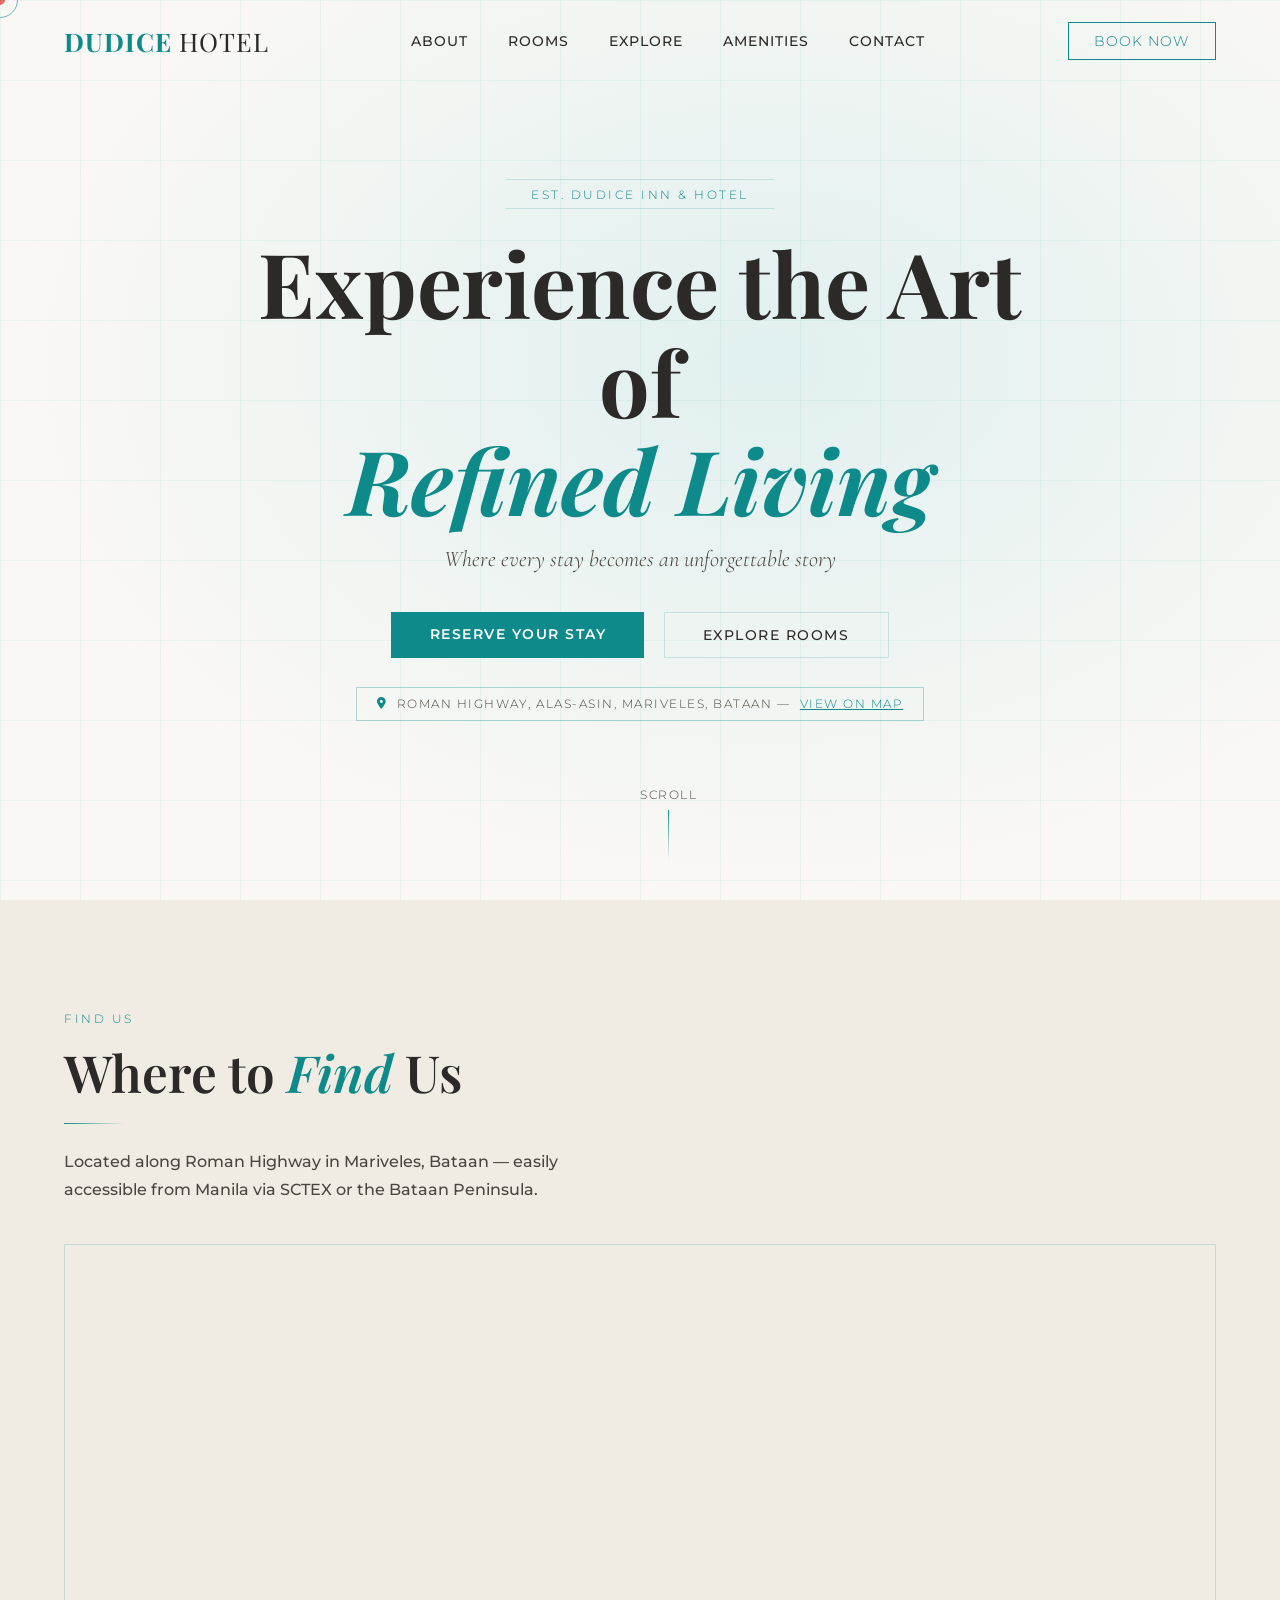
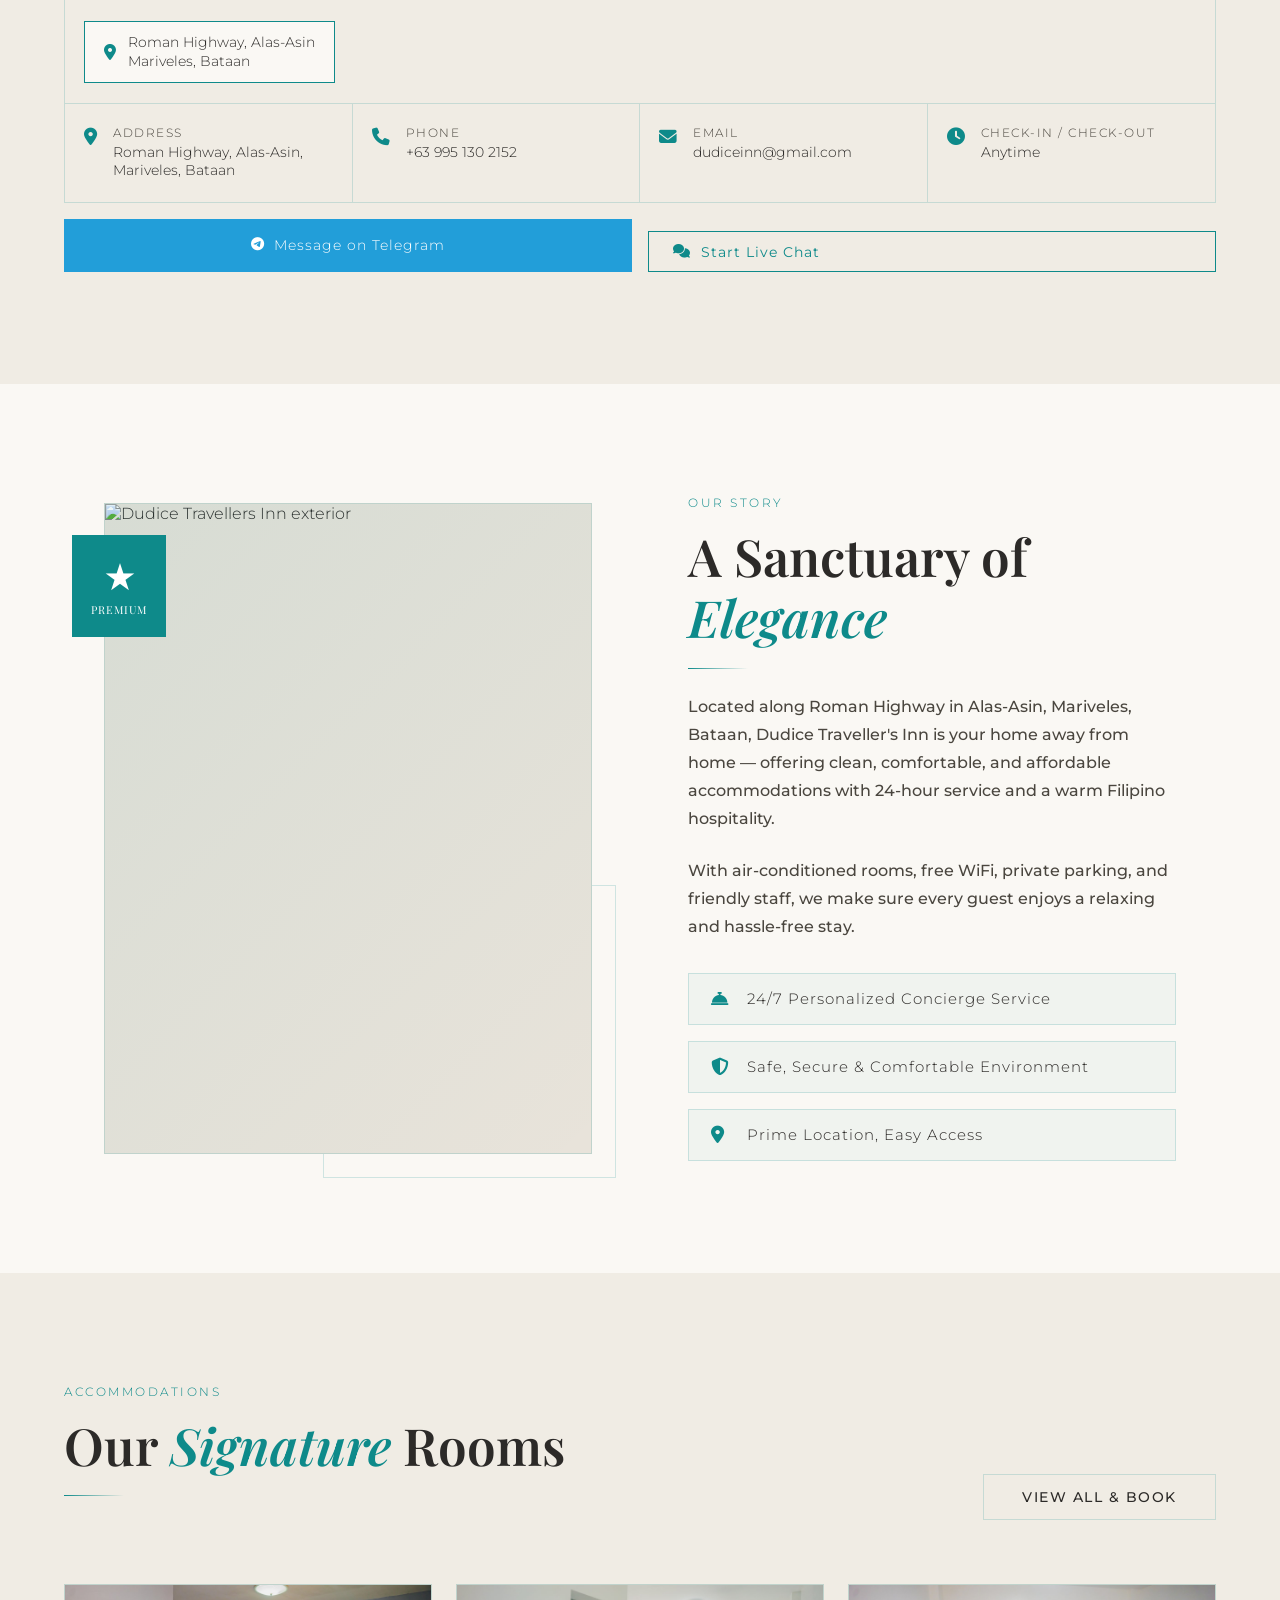
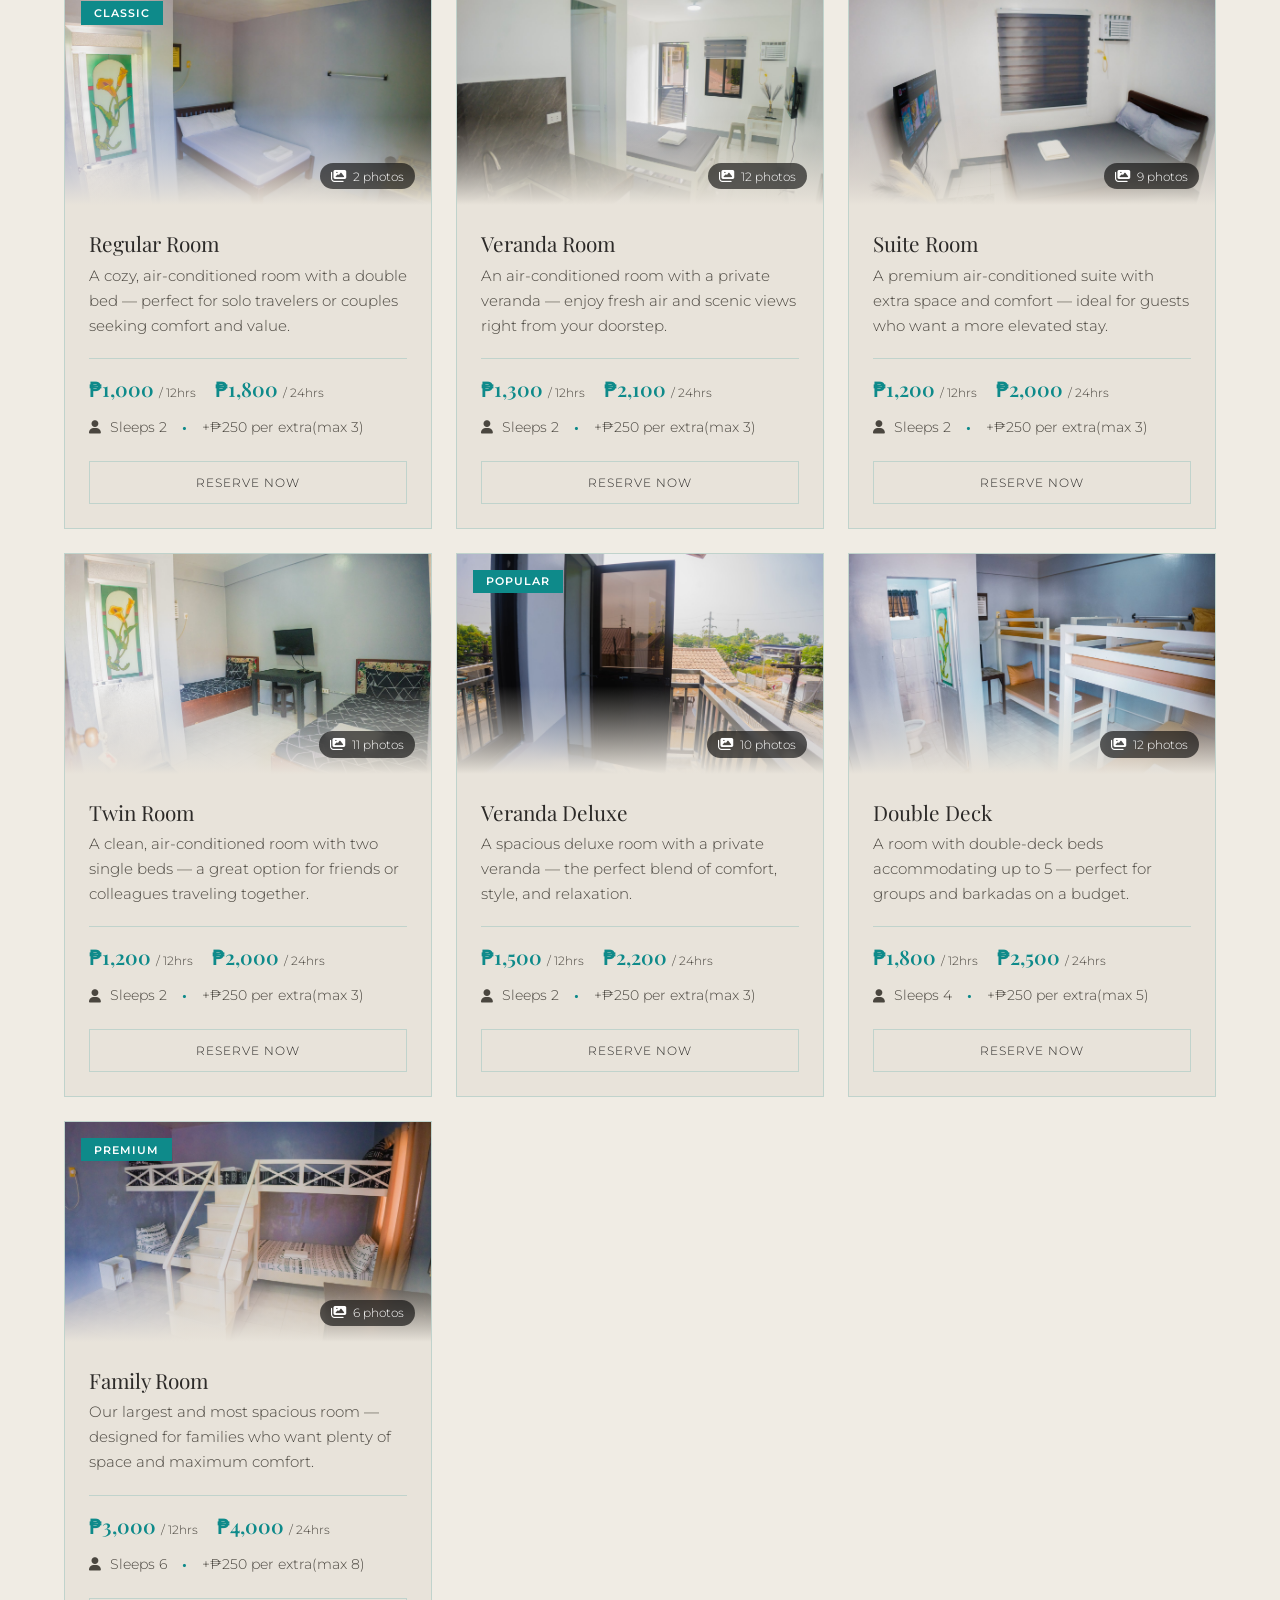
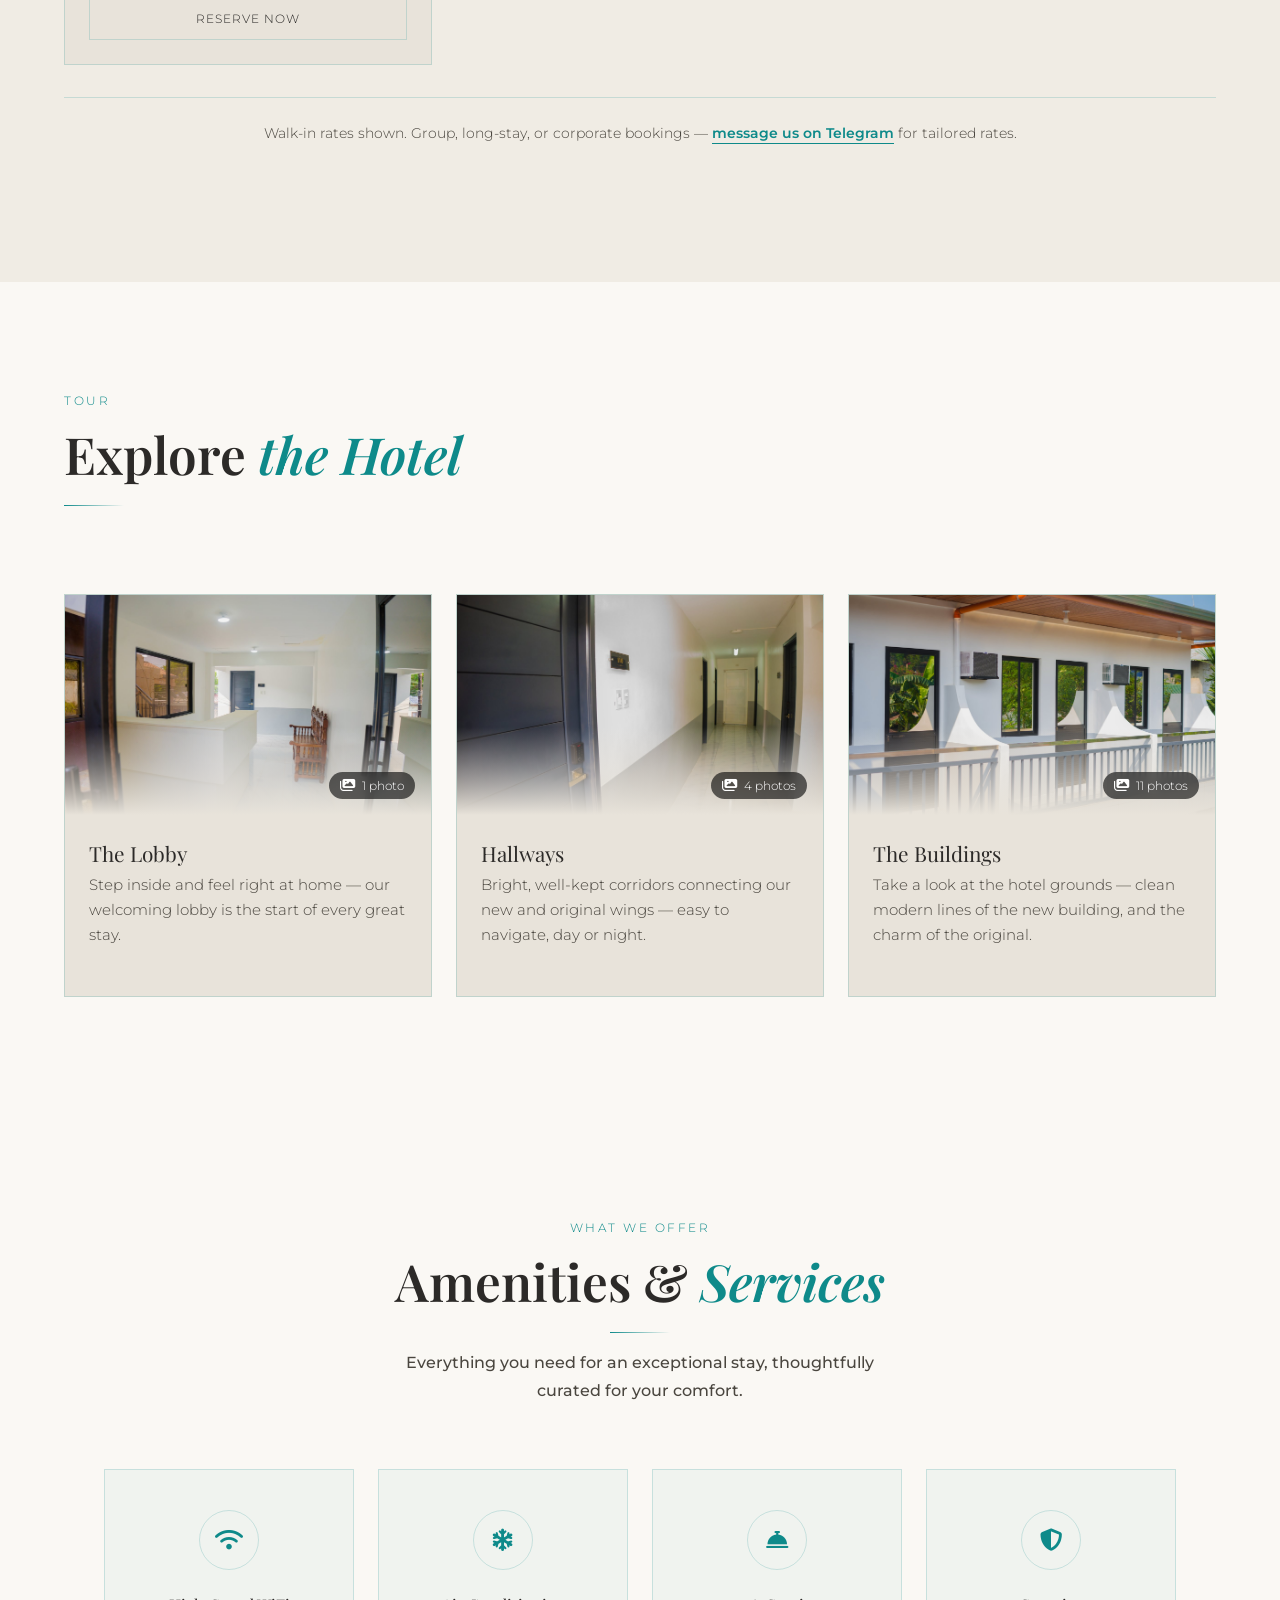
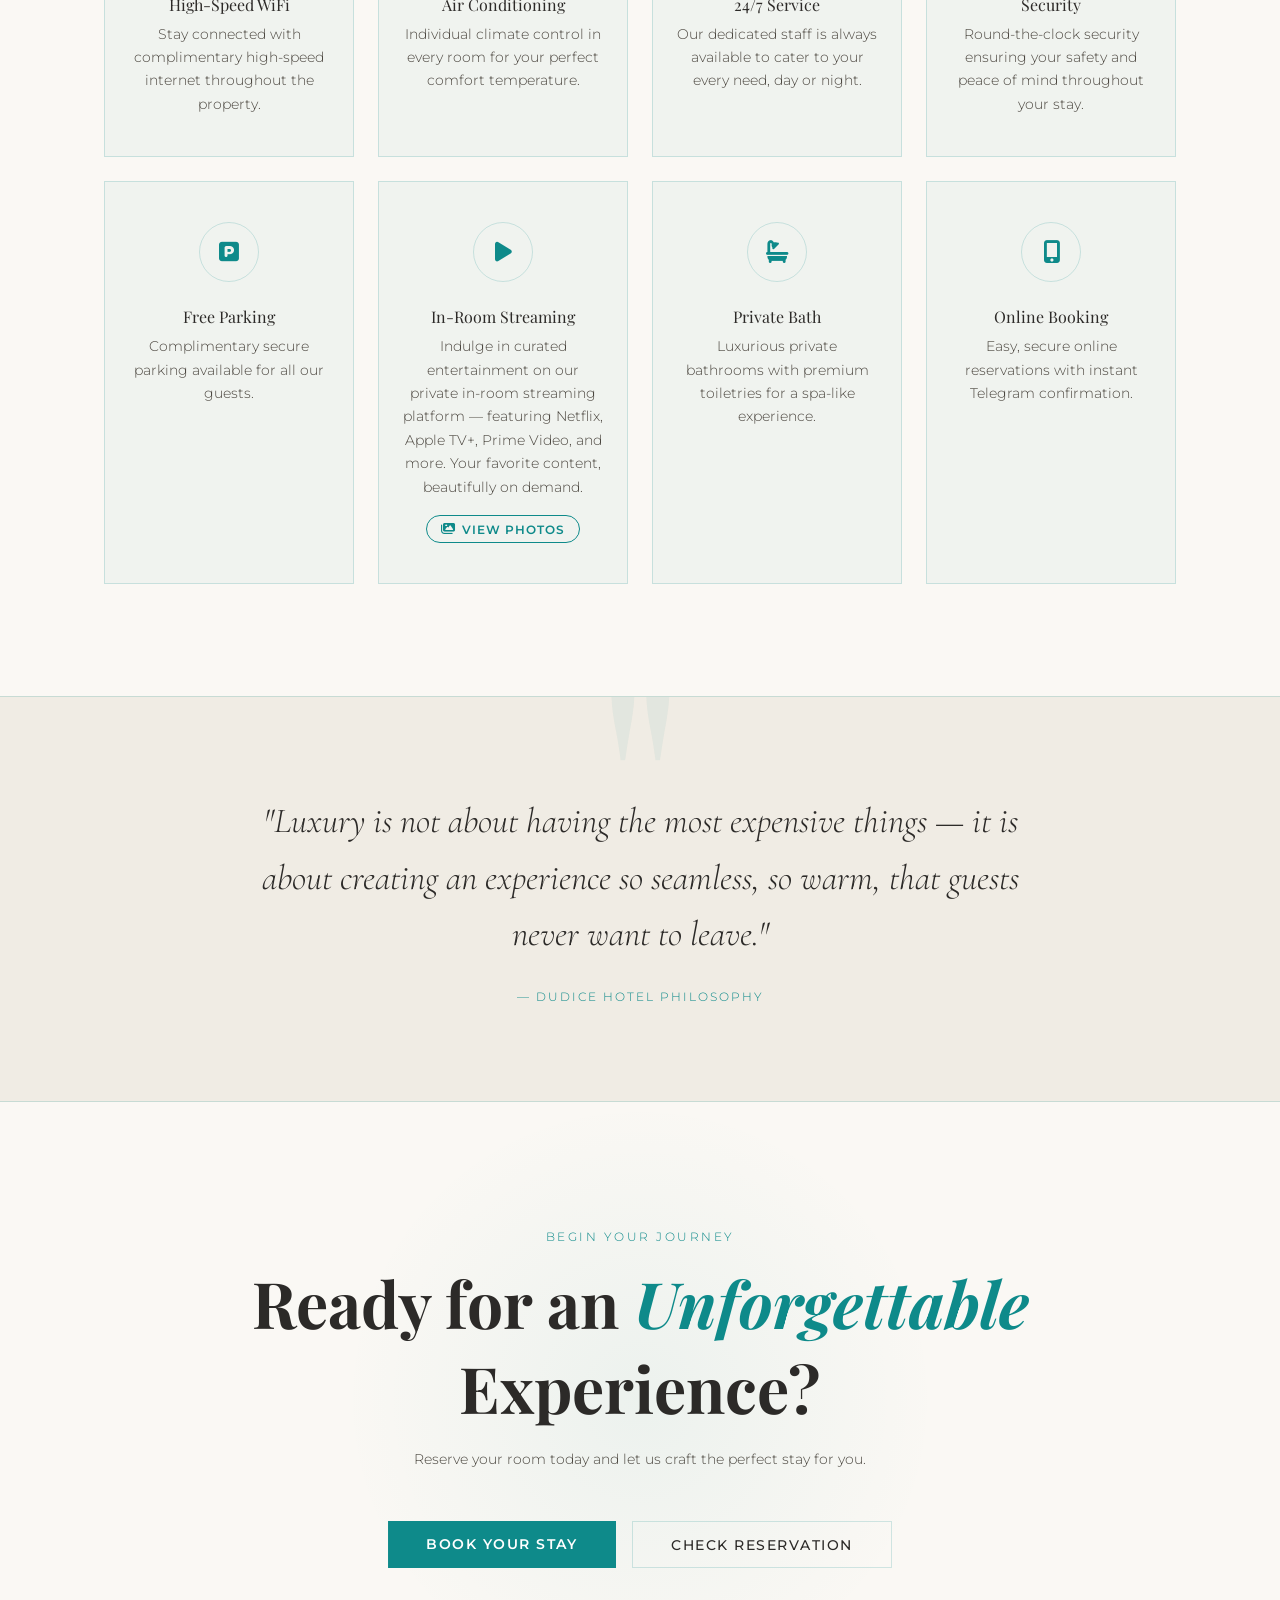
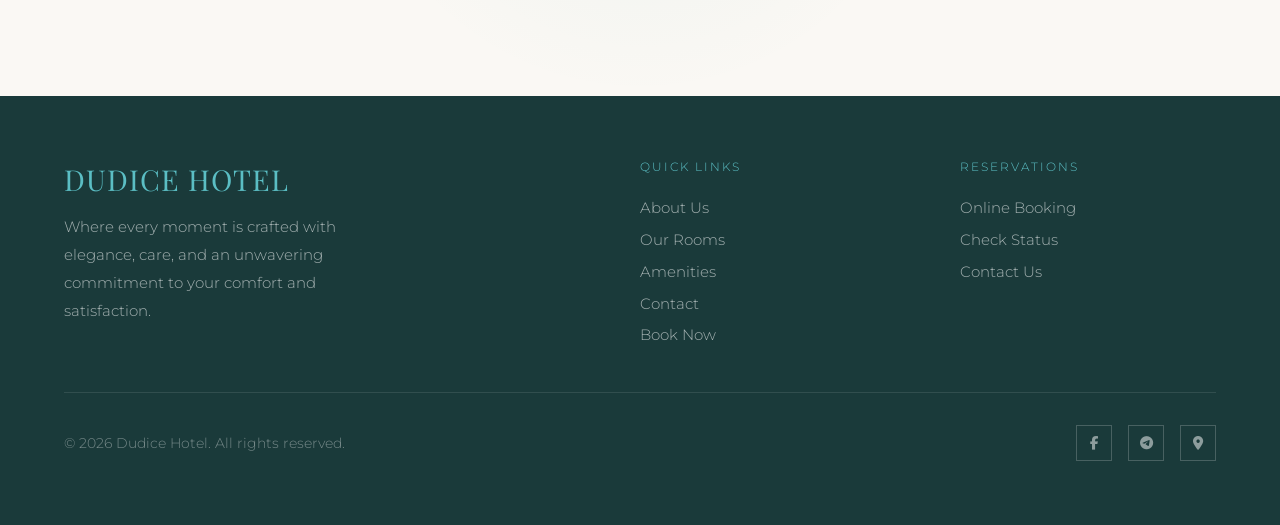
==== commit ebc62e14: "Boost readability of lead paragraphs and muted text Two fixes for blocks like 'Located along Roman H" ====
--- a/index.html
+++ b/index.html
@@ -31,7 +31,7 @@
       --surface:  rgba(14,138,138,0.04);
       --border:   rgba(14,138,138,0.18);
       --text:     #2c2a28;
-      --muted:    #5a564f;
+      --muted:    #4a463f;
       --ff-head:  'Playfair Display', serif;
       --ff-body:  'Montserrat', sans-serif;
       --ff-ital:  'Cormorant Garamond', serif;
@@ -261,7 +261,8 @@
       margin-bottom: 1.5rem;
     }
     .section-sub {
-      color: var(--muted); font-size: .9rem; line-height: 1.9;
+      color: var(--muted); font-size: 1rem; line-height: 1.75;
+      font-weight: 500;
       max-width: 520px;
     }
 
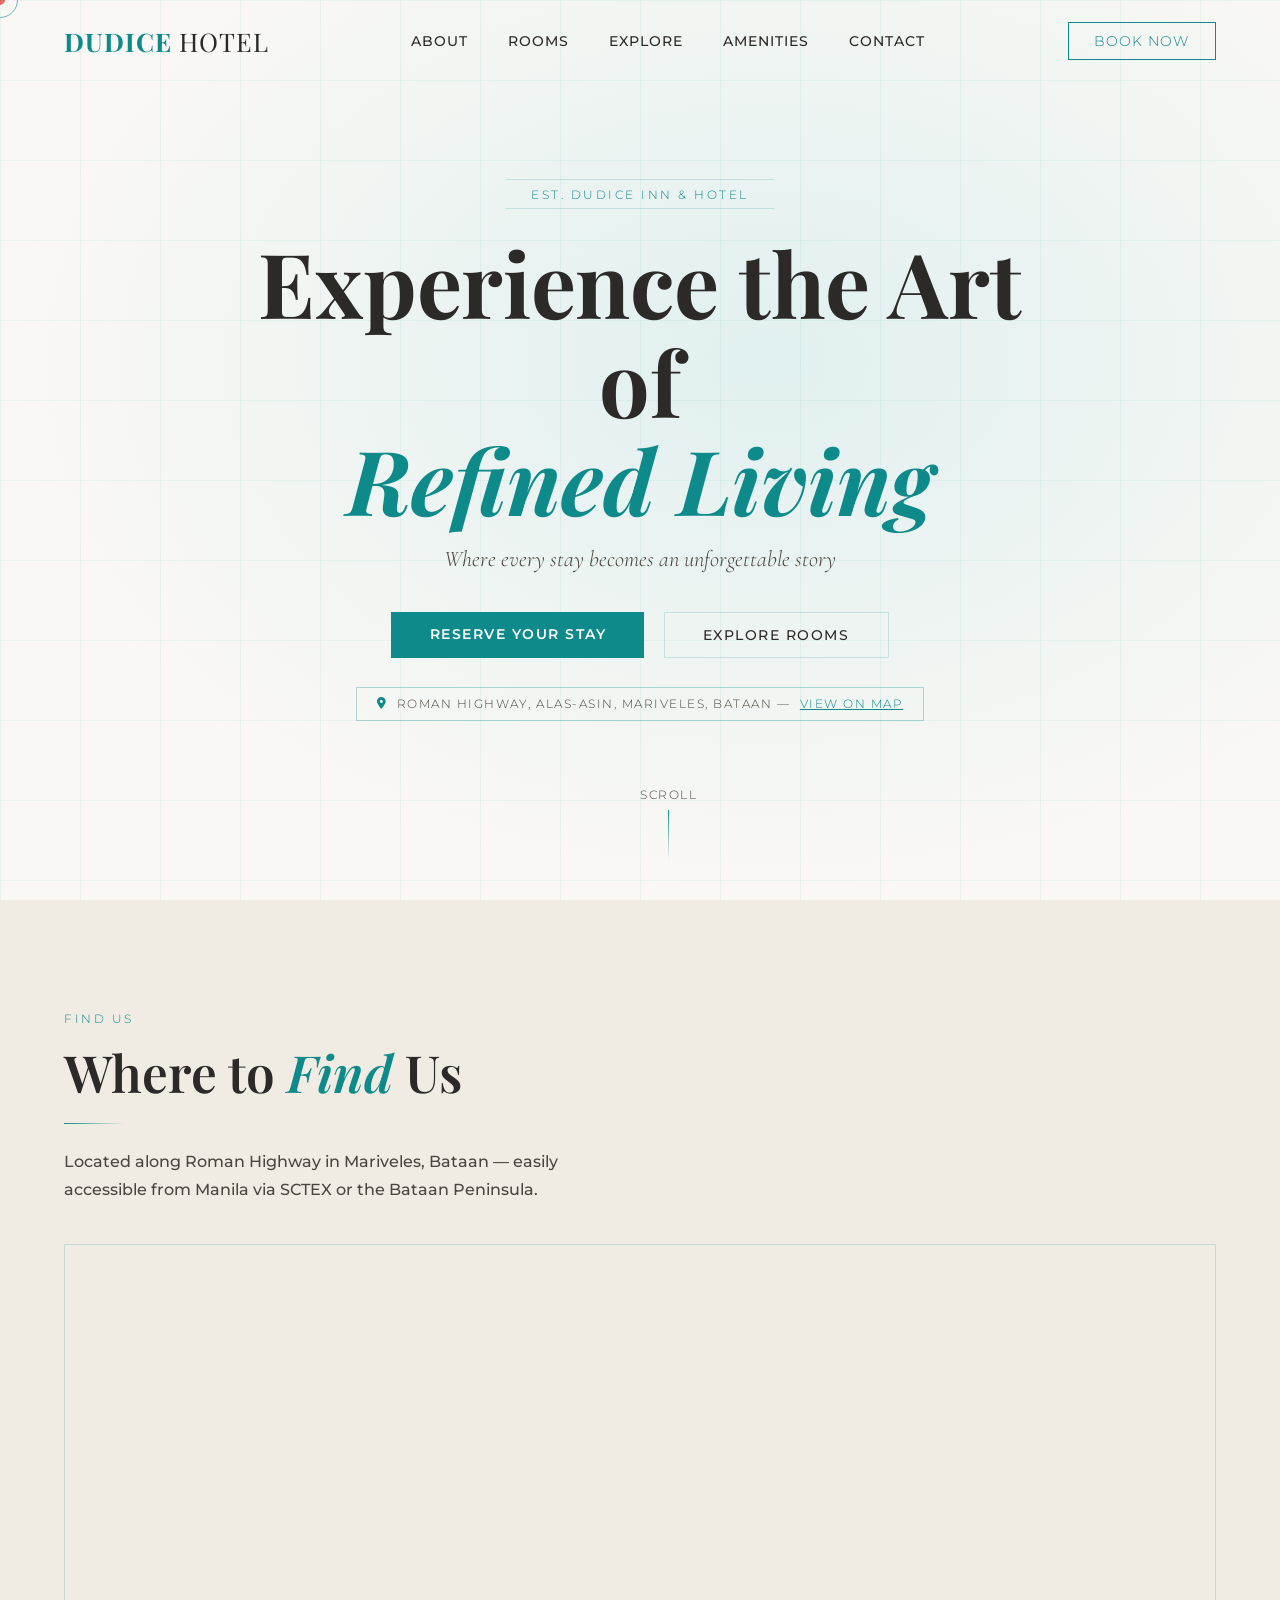
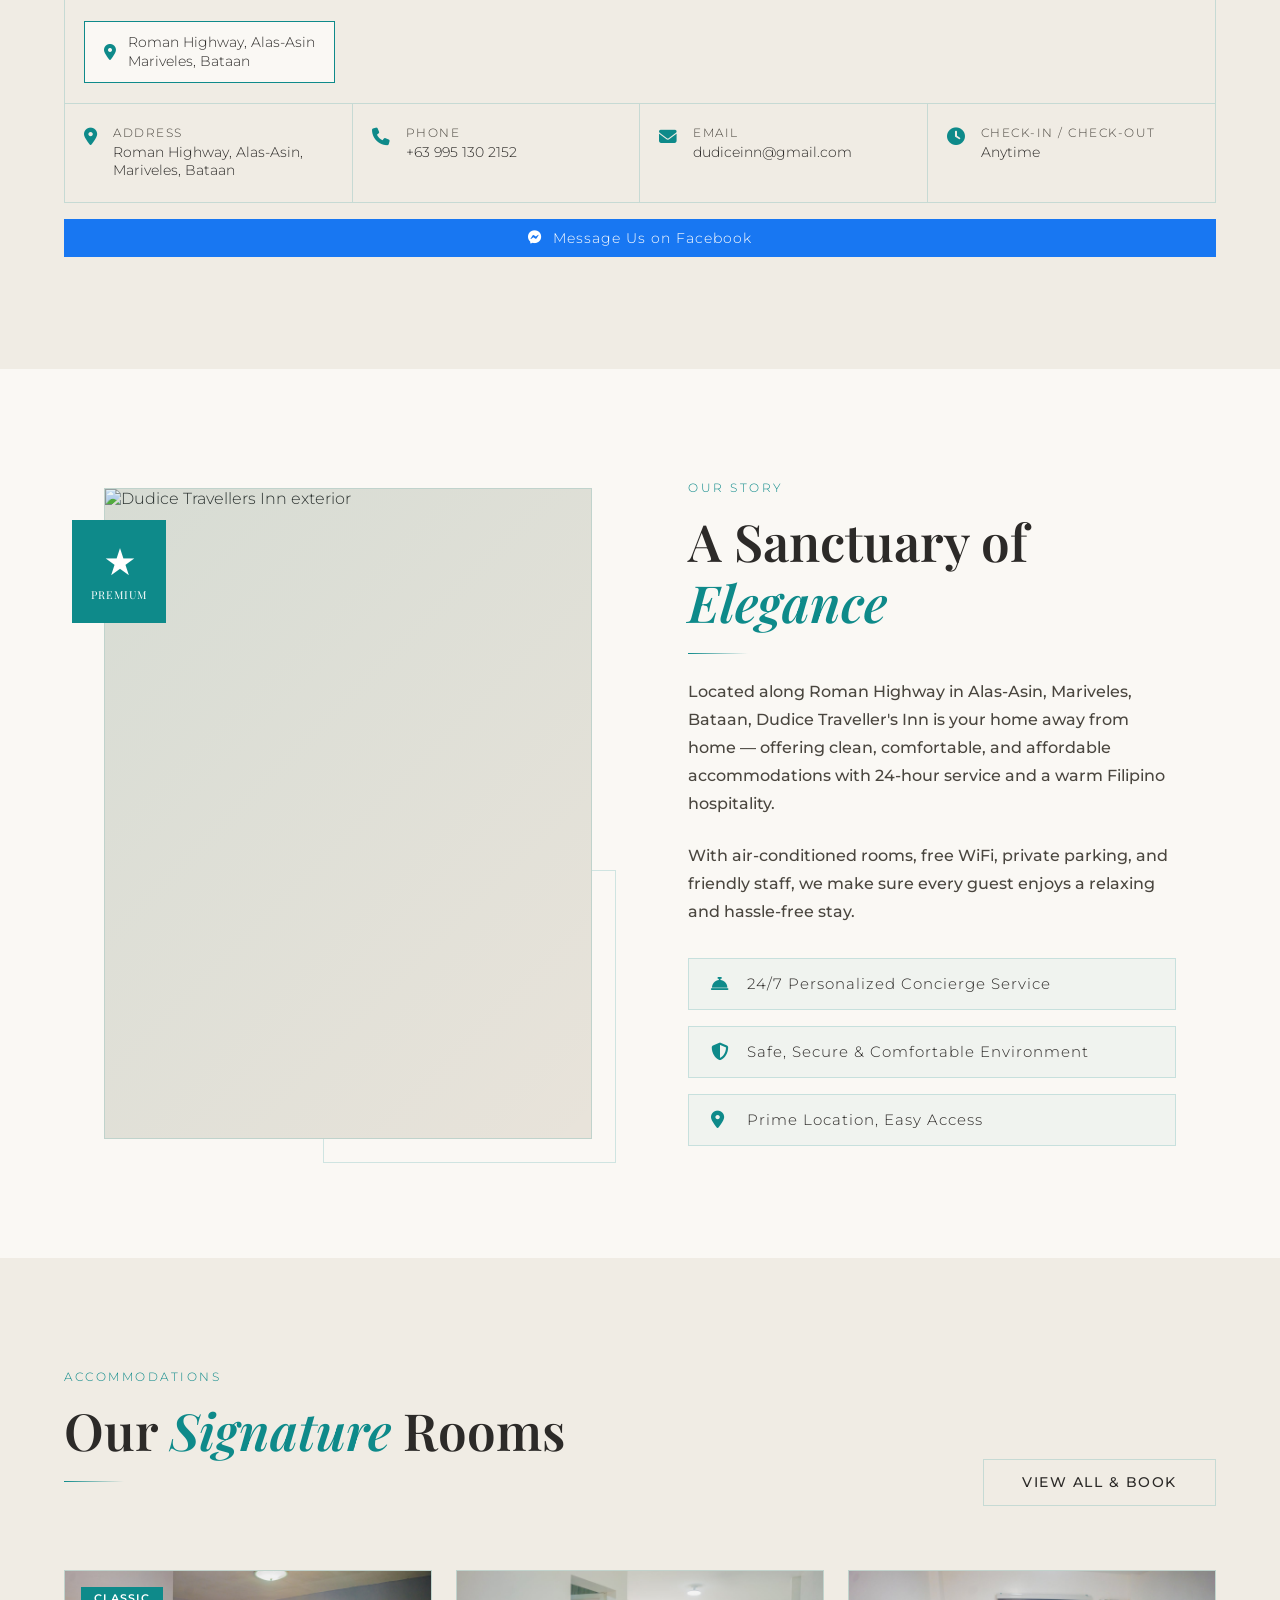
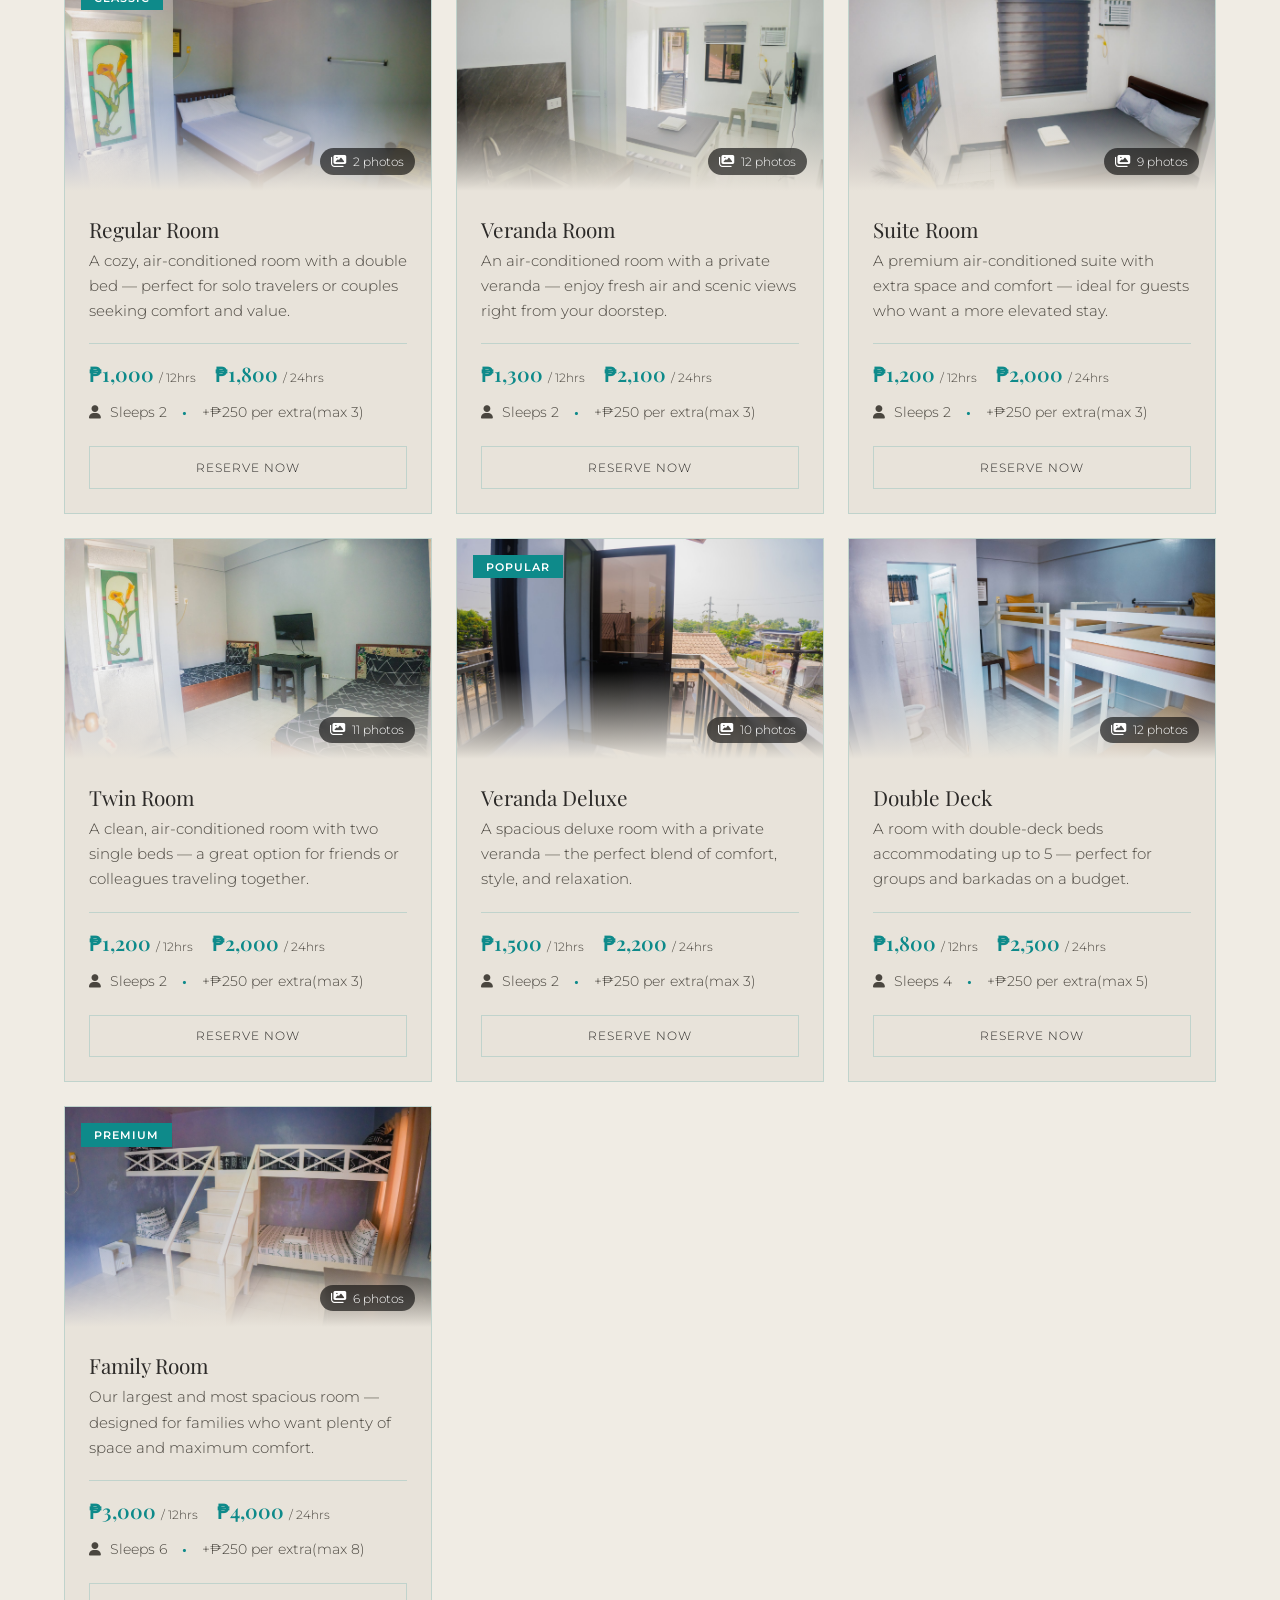
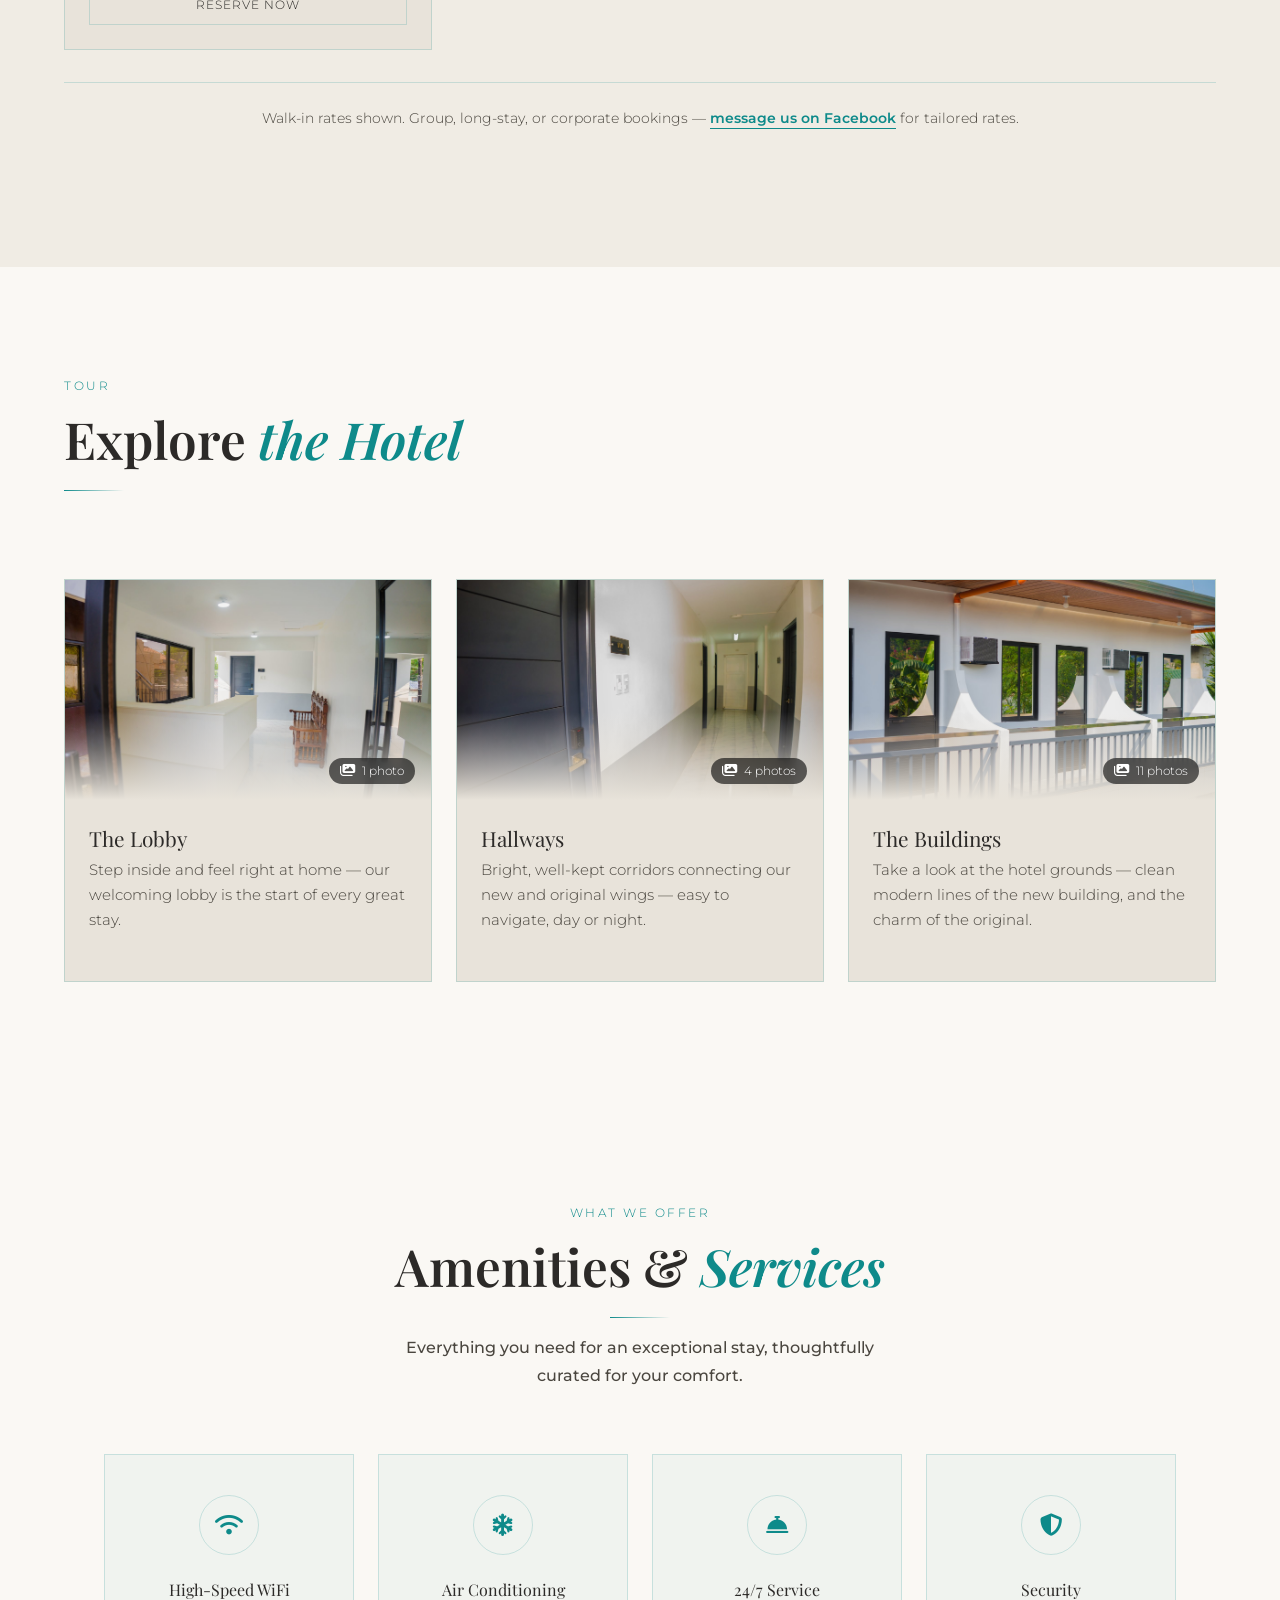
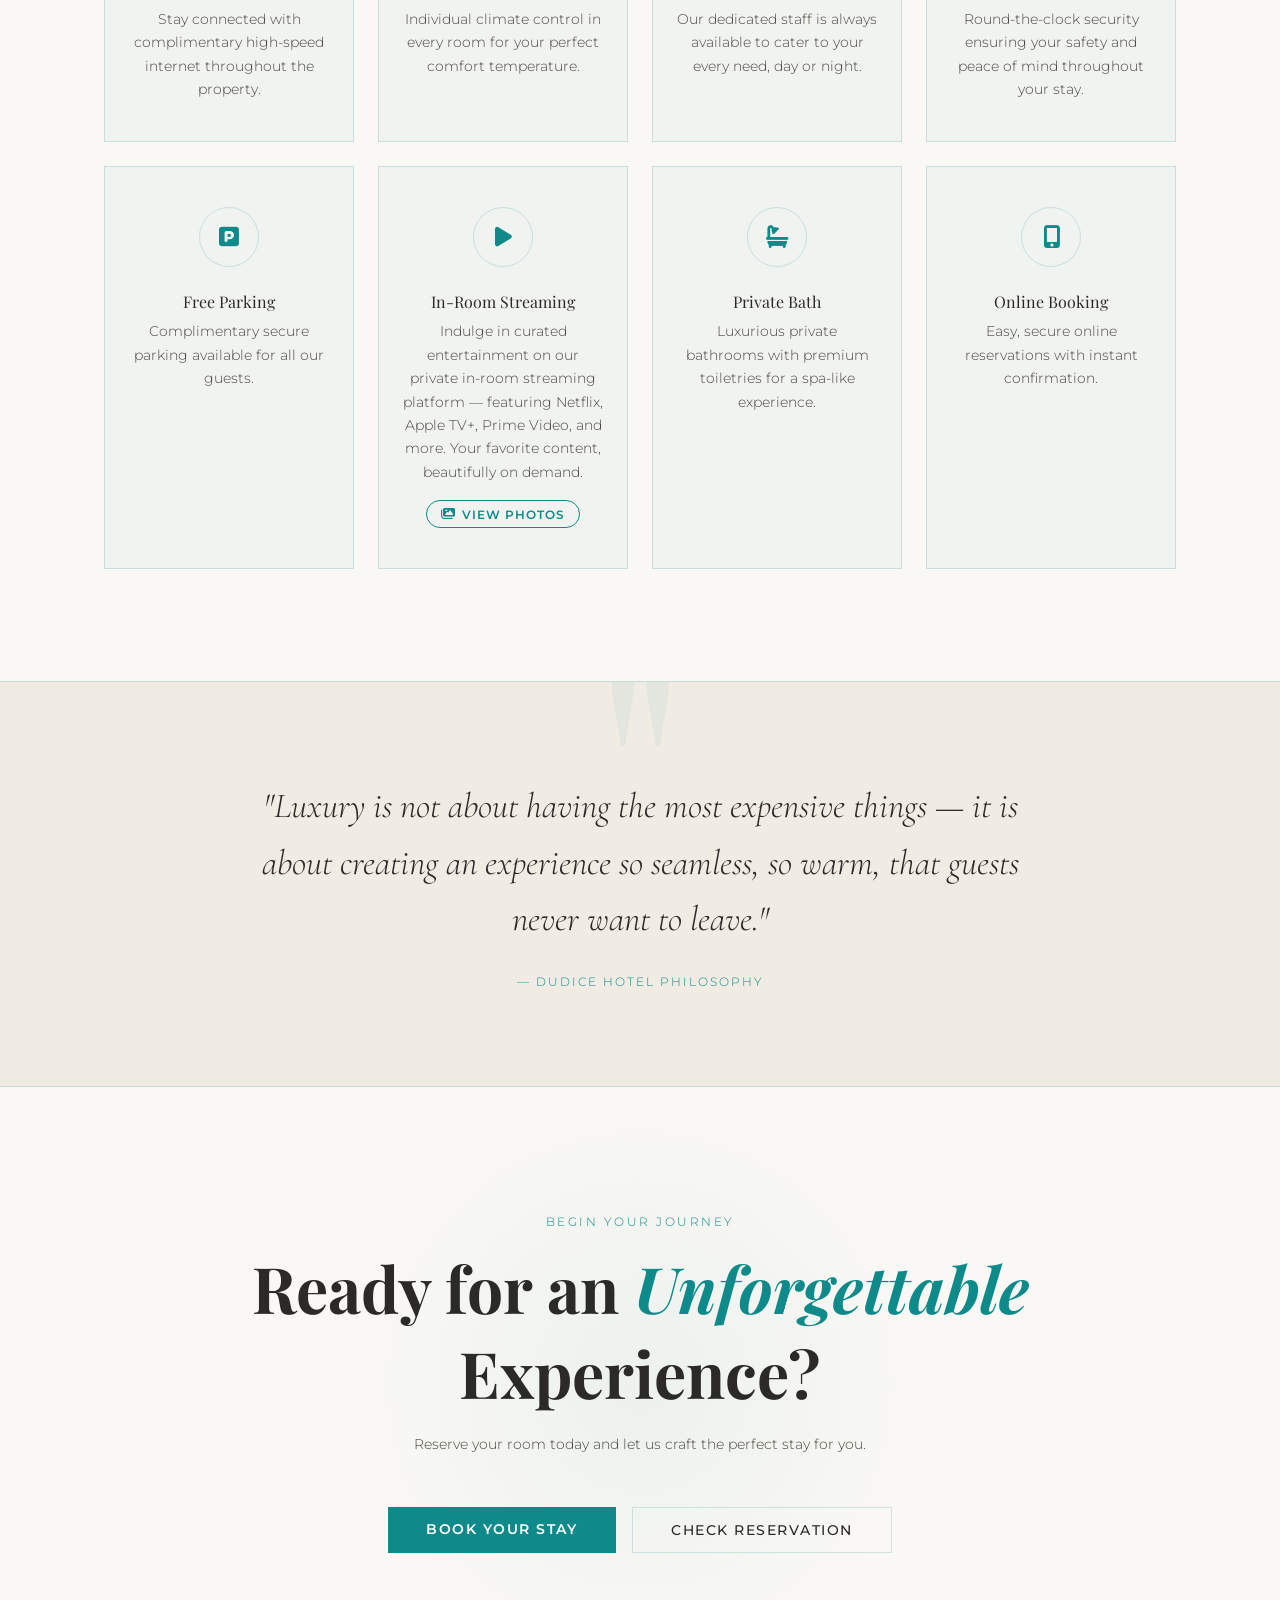
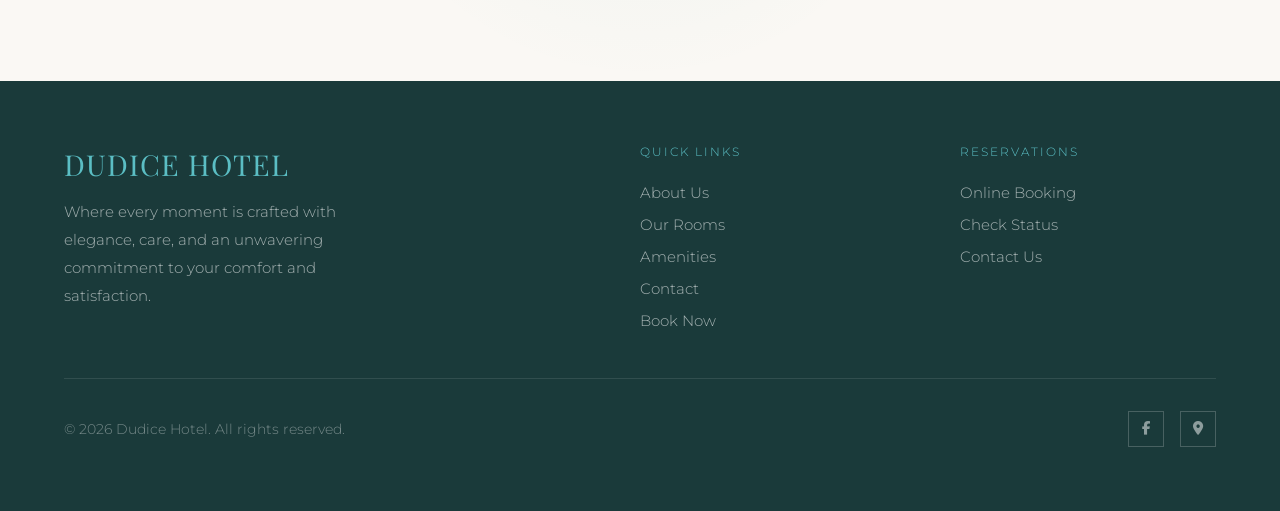
==== commit 11435497: "Replace Tawk.to and Telegram with Facebook Messenger Remove Tawk.to live chat widget and all Telegra" ====
--- a/index.html
+++ b/index.html
@@ -580,22 +580,12 @@
     .contact-chat-desc { font-size: .92rem; color: var(--muted); margin-bottom: 1.5rem; line-height: 1.7; }
     .chat-btn {
       display: inline-flex; align-items: center; gap: .6rem;
-      background: #229ED9; color: white;
+      background: #1877F2; color: white;
       padding: .7rem 1.5rem; text-decoration: none;
       font-size: .85rem; letter-spacing: 1px;
       transition: all .3s;
     }
-    .chat-btn:hover { background: #1a7fb5; box-shadow: 0 0 20px rgba(34,158,217,.3); }
-    .tawkto-btn {
-      display: inline-flex; align-items: center; gap: .6rem;
-      background: transparent; border: 1px solid var(--gold); color: var(--gold);
-      padding: .7rem 1.5rem;
-      font-size: .85rem; letter-spacing: 1px;
-      transition: all .3s; margin-top: .8rem;
-      cursor: none; font-family: var(--ff-body);
-      width: 100%;
-    }
-    .tawkto-btn:hover { background: var(--gold); color: #fff; }
+    .chat-btn:hover { background: #0d65d9; box-shadow: 0 0 20px rgba(24,119,242,.3); }
 
     /* ─── FOOTER ─── */
     footer {
@@ -677,7 +667,7 @@
     /* ─── HIDE CURSOR ON TOUCH DEVICES ─── */
     @media (pointer: coarse) {
       #cursor, #cursor-ring { display: none !important; }
-      body, .room-card, .nav-btn, .tawkto-btn { cursor: auto; }
+      body, .room-card, .nav-btn { cursor: auto; }
     }
 
     /* ─── RESPONSIVE ─── */
@@ -843,13 +833,10 @@
         </div>
       </div>
 
-      <div class="contact-chat-row" data-aos="fade-up" data-aos-delay="200">
-        <a href="https://t.me/DudiceSupportBot" class="chat-btn" target="_blank" style="justify-content:center;">
-          <i class="fab fa-telegram"></i> Message on Telegram
+      <div class="contact-chat-row" data-aos="fade-up" data-aos-delay="200" style="grid-template-columns:1fr;">
+        <a href="https://www.facebook.com/dudiceinn" class="chat-btn" target="_blank" style="justify-content:center;">
+          <i class="fab fa-facebook-messenger"></i> Message Us on Facebook
         </a>
-        <button class="tawkto-btn" onclick="if(typeof Tawk_API!=='undefined' && Tawk_API.toggle) Tawk_API.toggle()">
-          <i class="fas fa-comments"></i> Start Live Chat
-        </button>
       </div>
     </div>
   </section>
@@ -1126,7 +1113,7 @@
 
     </div>
     <p class="rates-note" data-aos="fade-up">
-      Walk-in rates shown. Group, long-stay, or corporate bookings — <a href="https://t.me/DudiceSupportBot" target="_blank">message us on Telegram</a> for tailored rates.
+      Walk-in rates shown. Group, long-stay, or corporate bookings — <a href="https://www.facebook.com/dudiceinn" target="_blank">message us on Facebook</a> for tailored rates.
     </p>
   </section>
 
@@ -1250,7 +1237,7 @@
         <div class="amenity-card" data-aos="fade-up" data-aos-delay="300">
           <div class="amenity-icon"><i class="fas fa-mobile-alt"></i></div>
           <div class="amenity-name">Online Booking</div>
-          <p class="amenity-desc">Easy, secure online reservations with instant Telegram confirmation.</p>
+          <p class="amenity-desc">Easy, secure online reservations with instant confirmation.</p>
         </div>
       </div>
     </div>
@@ -1310,8 +1297,7 @@
     <div class="footer-bottom">
       <span class="footer-copy">© 2026 Dudice Hotel. All rights reserved.</span>
       <div class="footer-socials">
-        <a href="https://www.facebook.com/dudiceinn/" target="_blank"><i class="fab fa-facebook-f"></i></a>
-        <a href="https://t.me/DudiceSupportBot" target="_blank"><i class="fab fa-telegram"></i></a>
+        <a href="https://www.facebook.com/dudiceinn" target="_blank"><i class="fab fa-facebook-f"></i></a>
         <a href="https://www.google.com/maps/place/Dudice+Travellers+Inn/@14.4627757,120.5391242,17z/" target="_blank"><i class="fas fa-map-marker-alt"></i></a>
       </div>
     </div>
@@ -1329,19 +1315,6 @@
     }
   </script>
 
-  <!--Start of Tawk.to Script-->
-  <script type="text/javascript">
-  var Tawk_API=Tawk_API||{}, Tawk_LoadStart=new Date();
-  (function(){
-  var s1=document.createElement("script"),s0=document.getElementsByTagName("script")[0];
-  s1.async=true;
-  s1.src='https://embed.tawk.to/69a03124aa3f391c3cc24160/1jicrvu7j';
-  s1.charset='UTF-8';
-  s1.setAttribute('crossorigin','*');
-  s0.parentNode.insertBefore(s1,s0);
-  })();
-  </script>
-  <!--End of Tawk.to Script-->
 
   <script>
     // ─── AOS ───
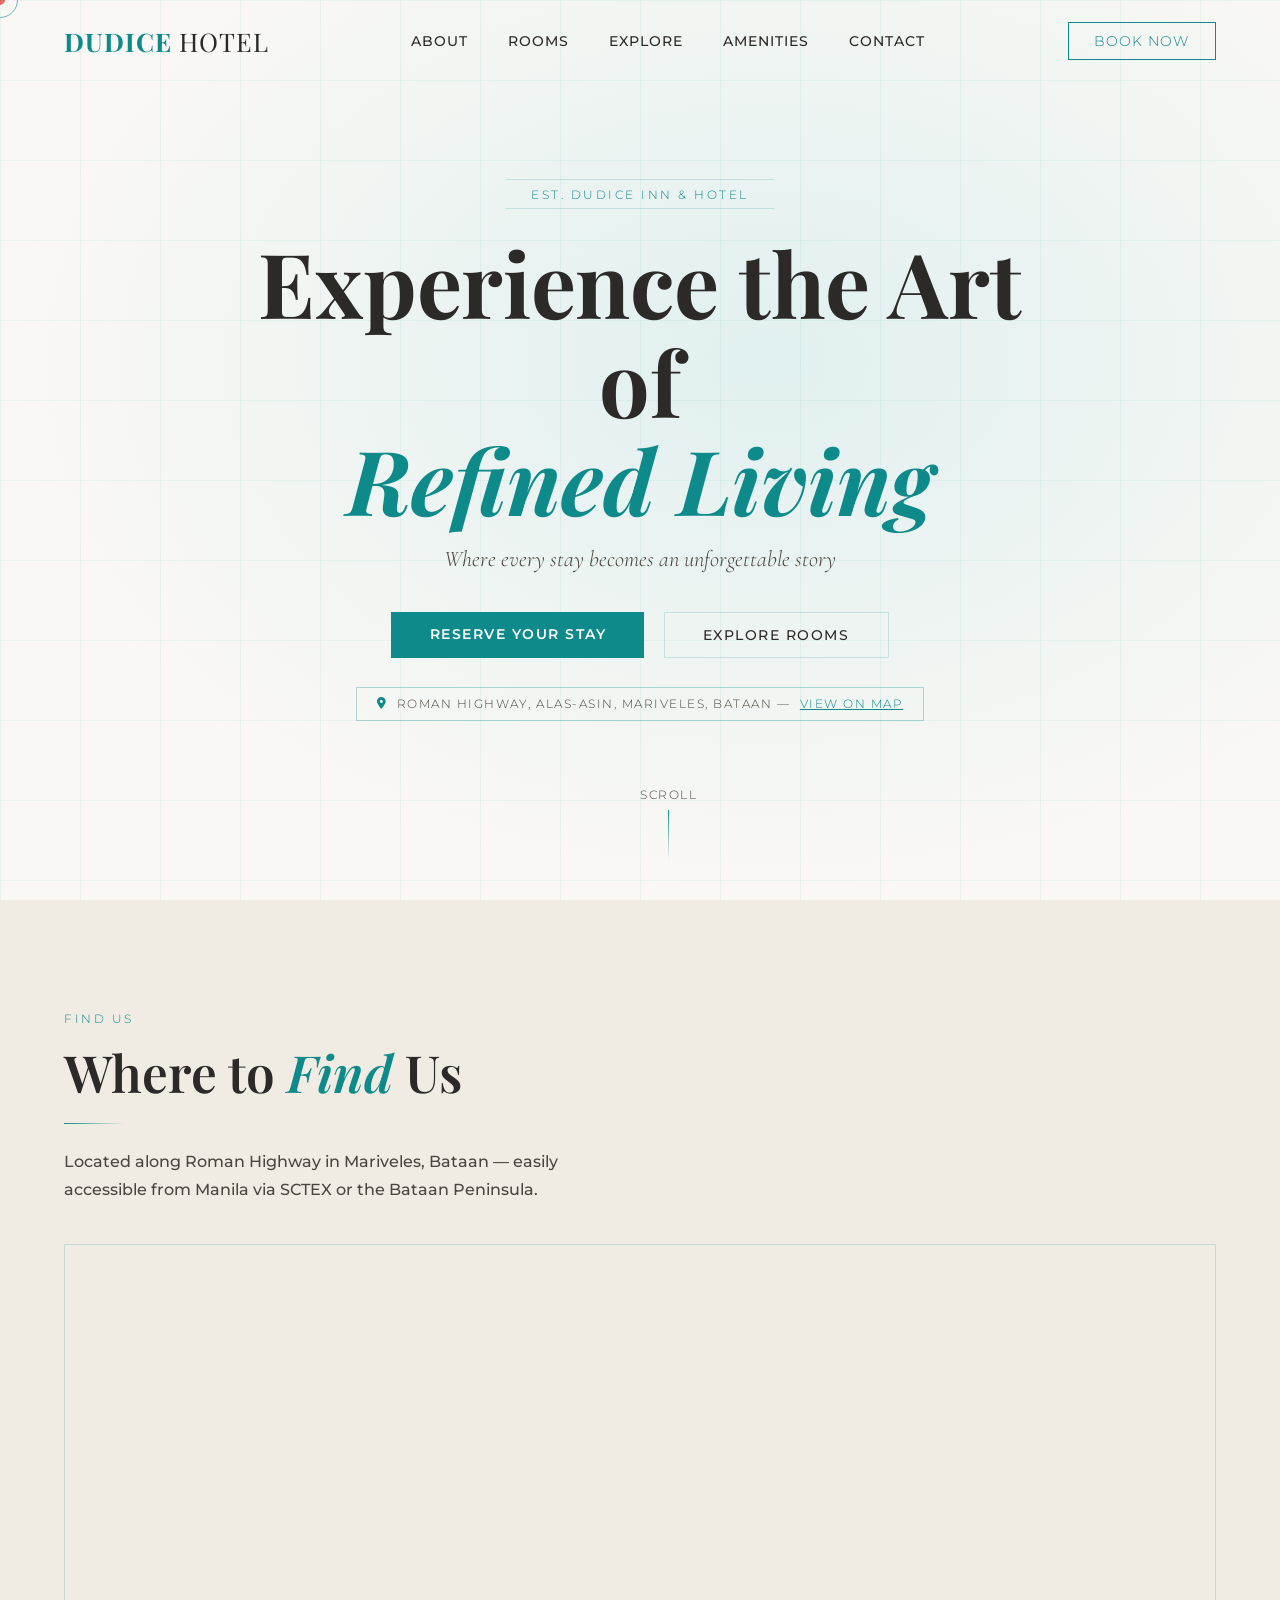
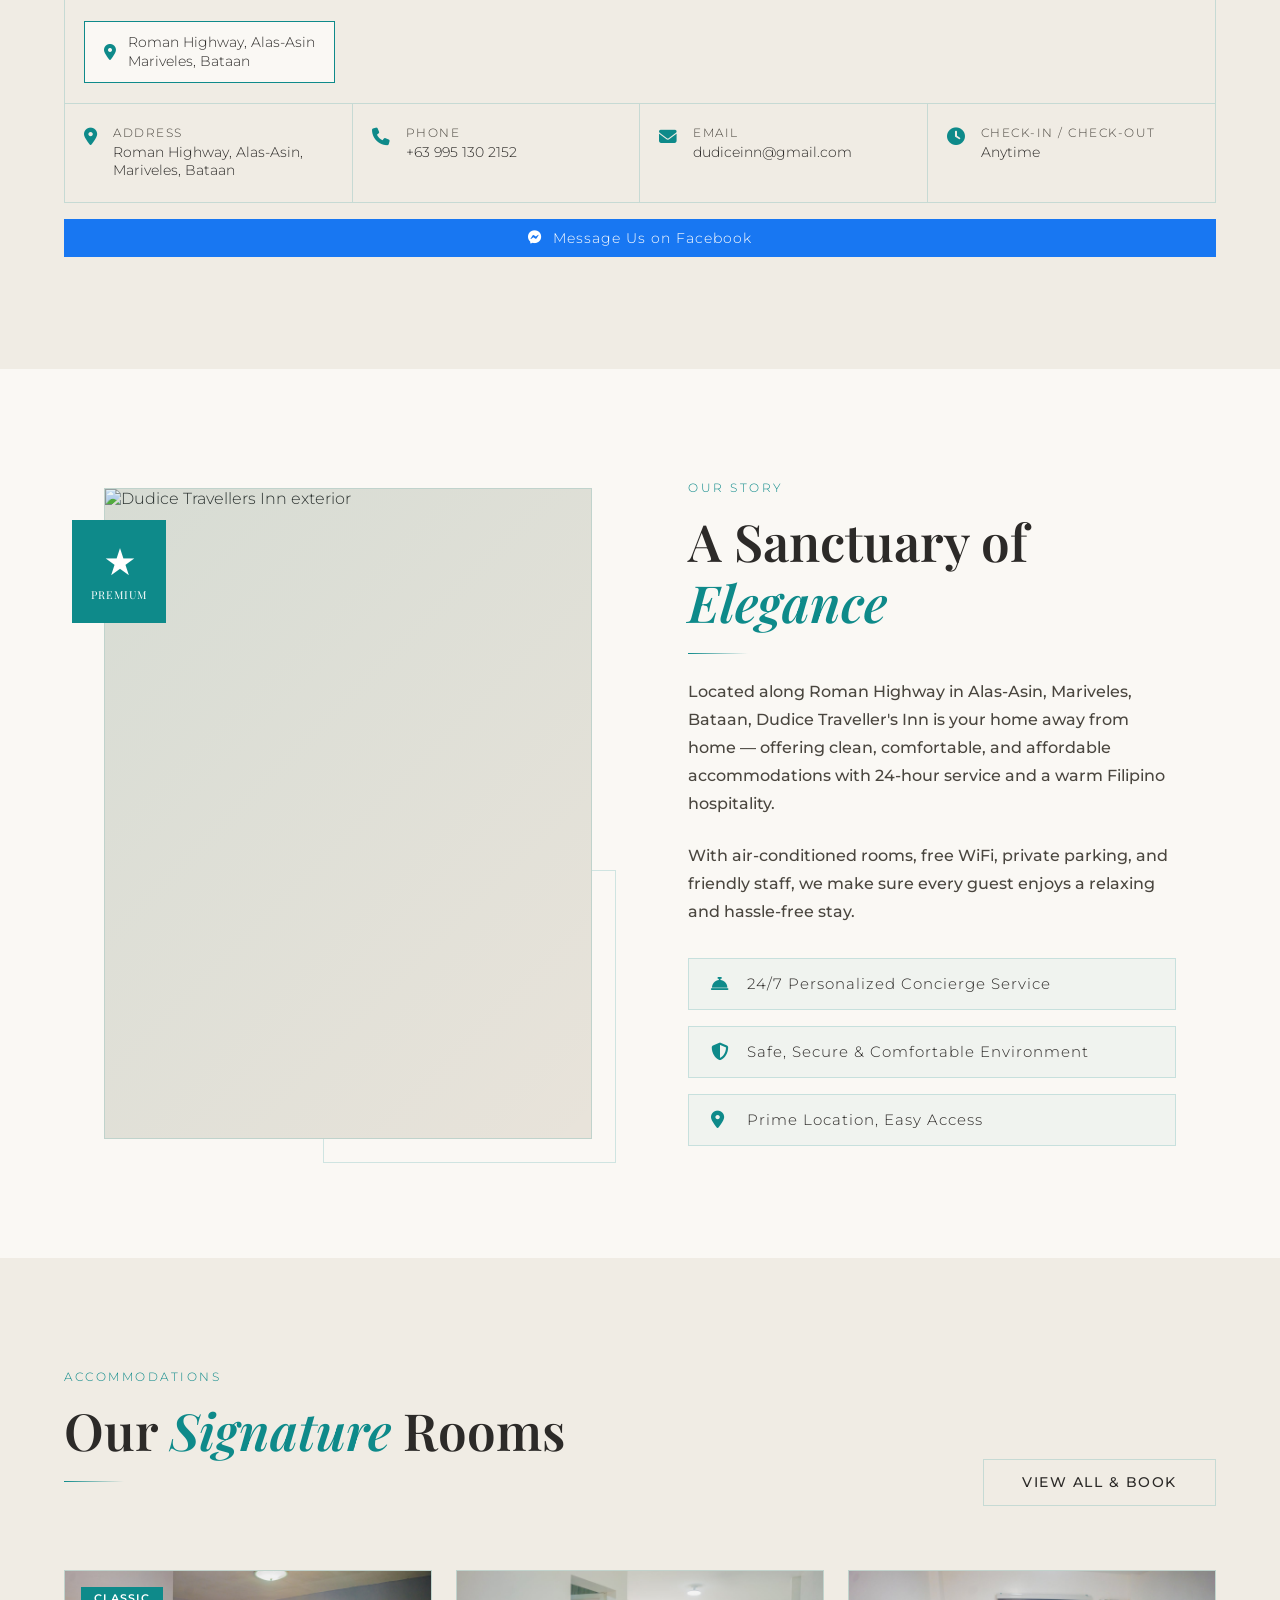
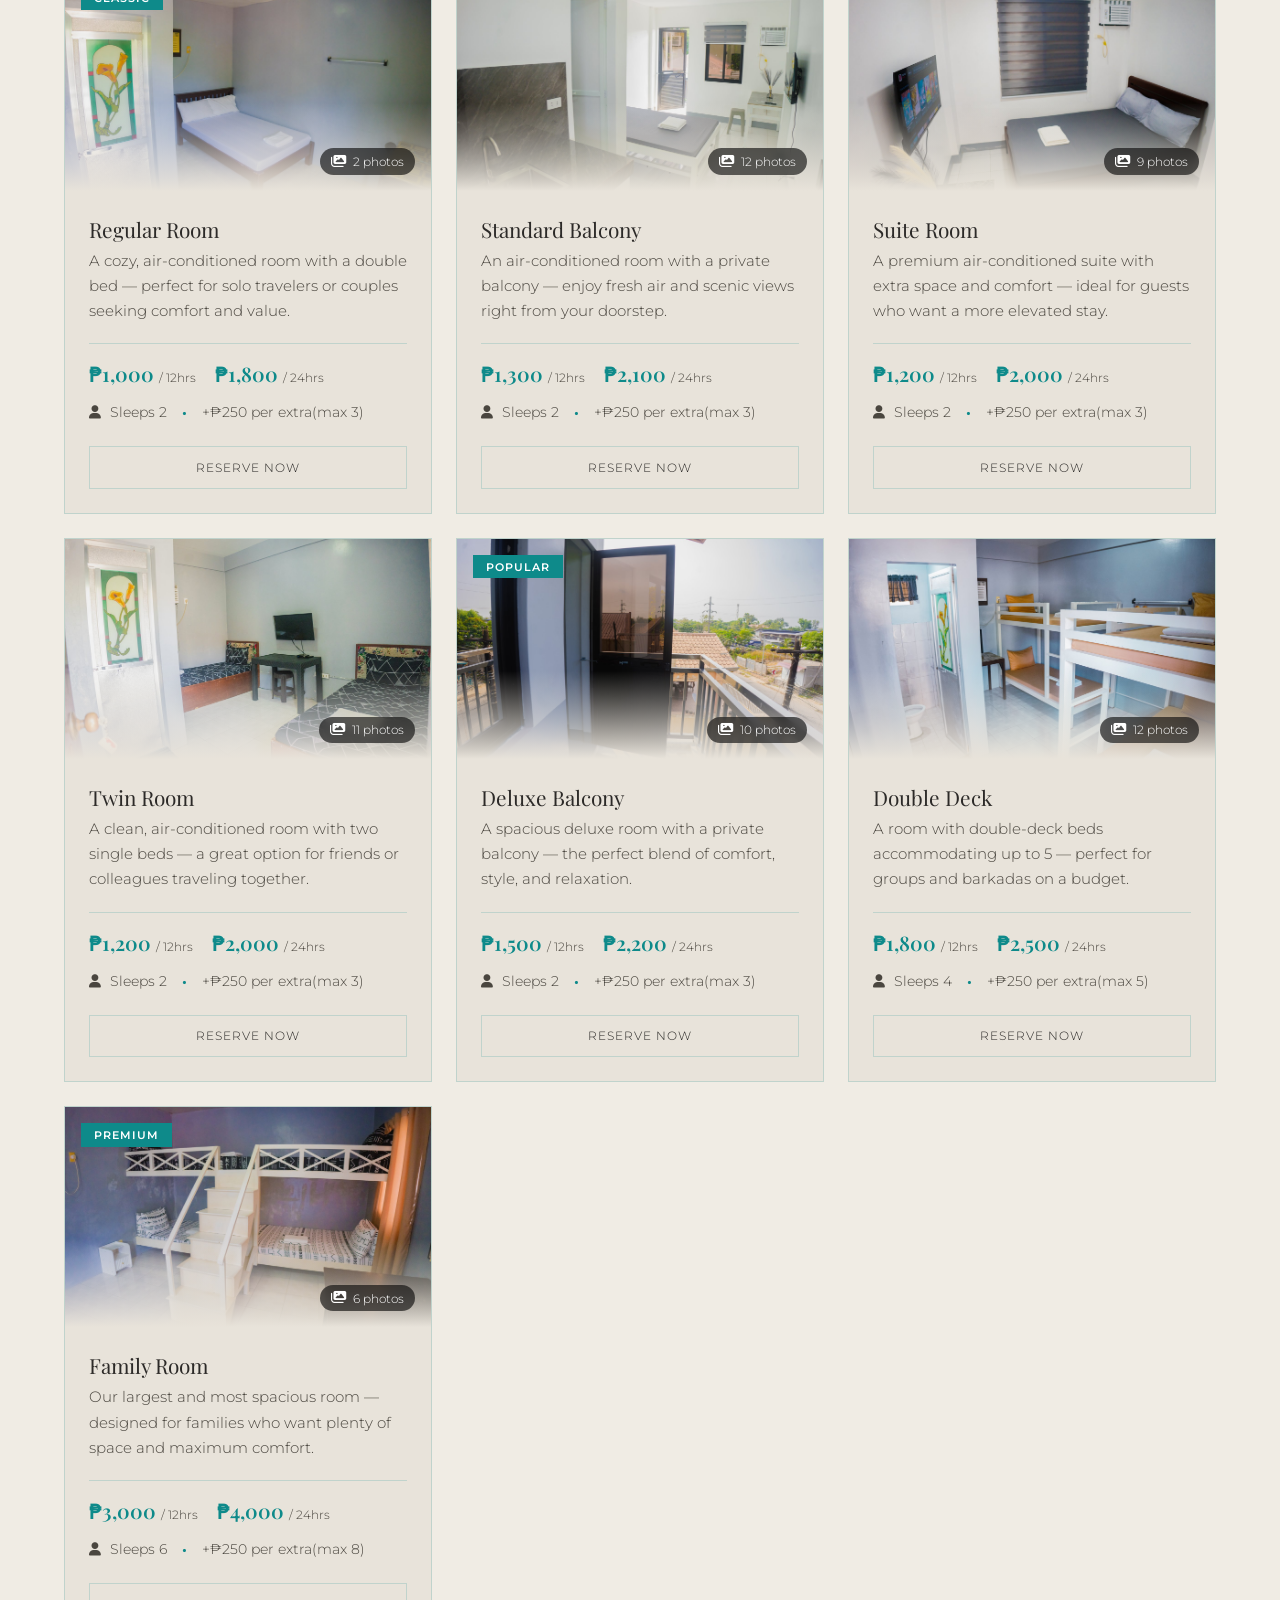
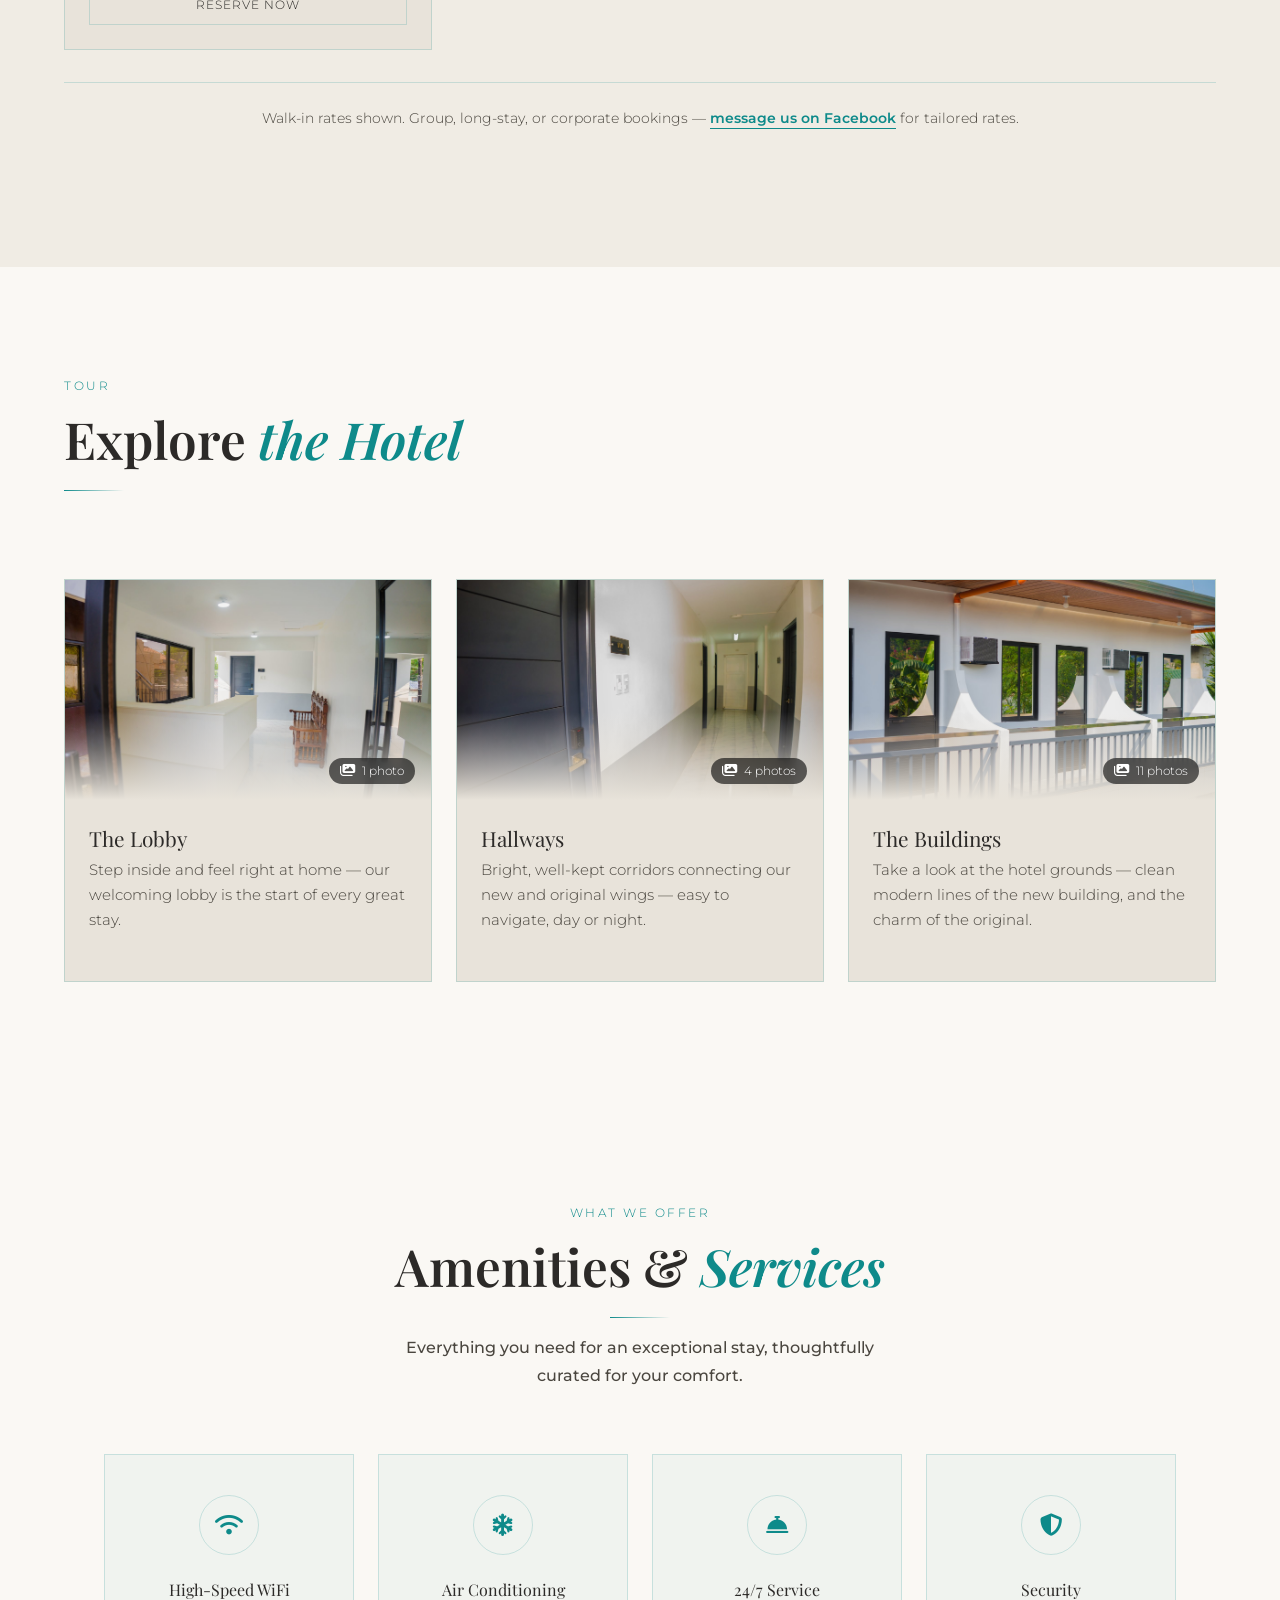
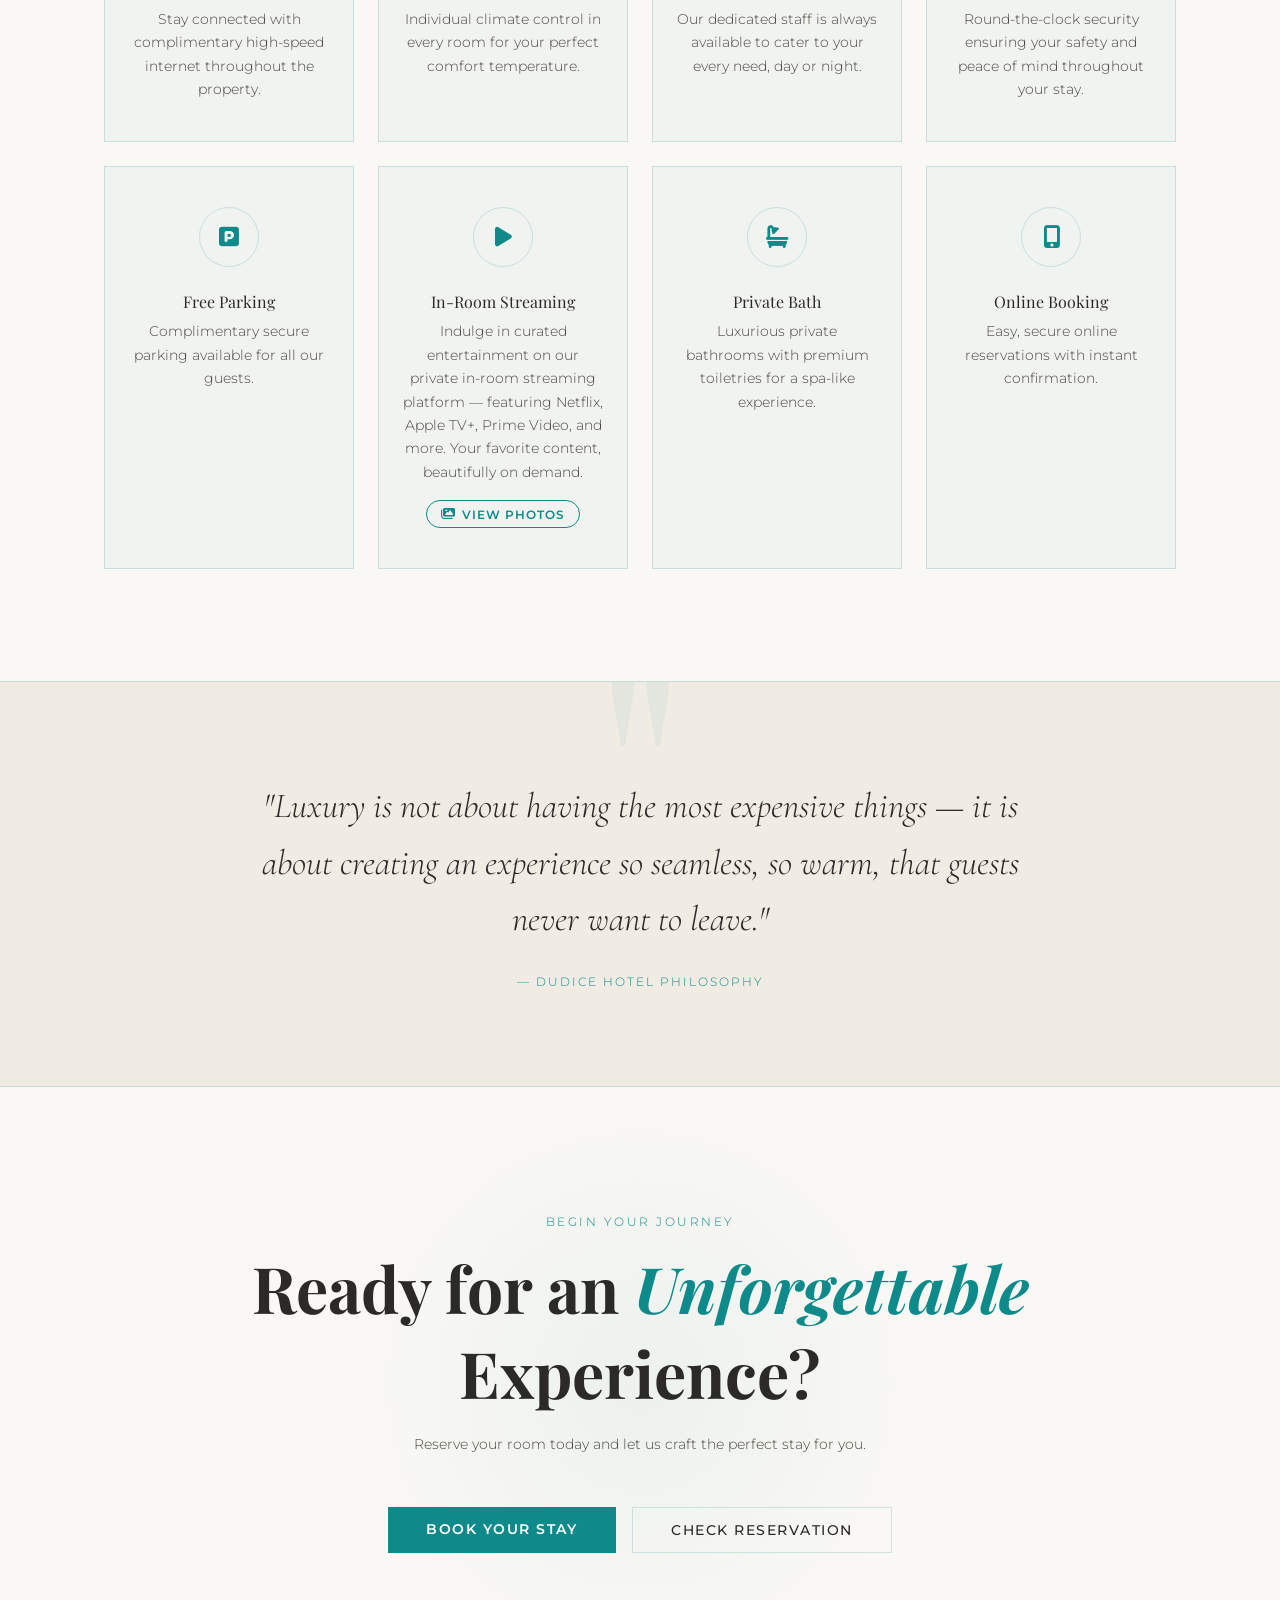
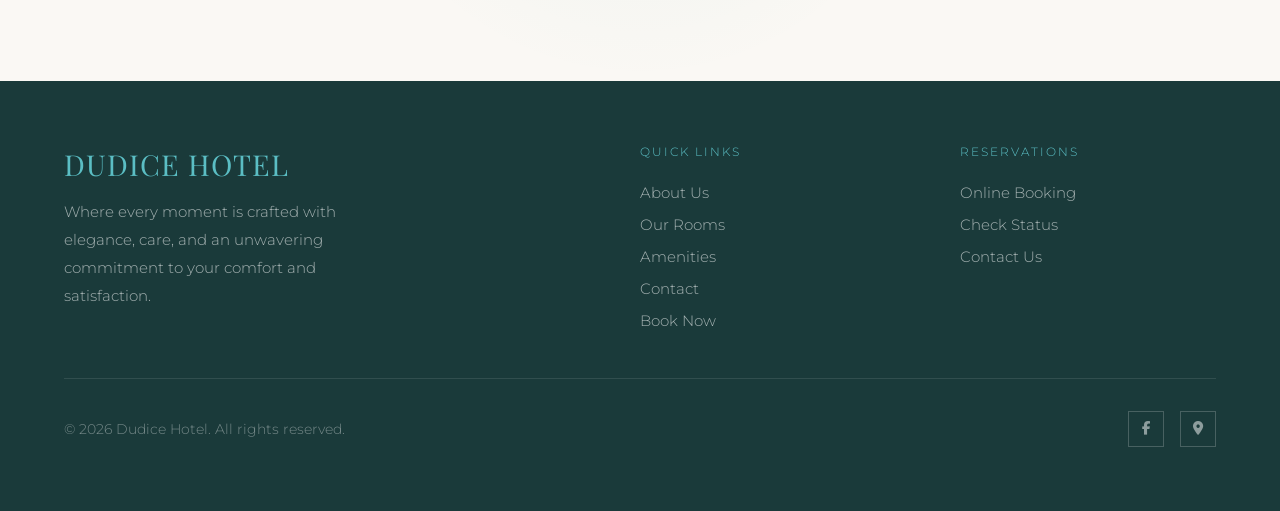
==== commit 3b2062db: "Rename Veranda rooms to Balcony in user-facing text Co-Authored-By: Claude Opus 4.8 (1M context) <no" ====
--- a/index.html
+++ b/index.html
@@ -925,26 +925,26 @@
 
       <div class="room-card" data-aos="fade-up" data-aos-delay="100">
         <div class="room-img">
-          <a href="images/veranda-room-01.jpg" class="room-img-link glightbox" data-gallery="veranda-room" data-glightbox="title: Veranda Room">
-            <img src="images/veranda-room-01.jpg" alt="Veranda Room with private veranda" loading="lazy" style="width:100%;height:100%;object-fit:cover;">
+          <a href="images/veranda-room-01.jpg" class="room-img-link glightbox" data-gallery="veranda-room" data-glightbox="title: Standard Balcony">
+            <img src="images/veranda-room-01.jpg" alt="Standard Balcony room with private balcony" loading="lazy" style="width:100%;height:100%;object-fit:cover;">
           </a>
-          <a href="images/veranda-room-02.jpg" class="glightbox" data-gallery="veranda-room" data-glightbox="title: Veranda Room" style="display:none" aria-hidden="true" tabindex="-1"></a>
-          <a href="images/veranda-room-03.jpg" class="glightbox" data-gallery="veranda-room" data-glightbox="title: Veranda Room" style="display:none" aria-hidden="true" tabindex="-1"></a>
-          <a href="images/veranda-room-04.jpg" class="glightbox" data-gallery="veranda-room" data-glightbox="title: Veranda Room" style="display:none" aria-hidden="true" tabindex="-1"></a>
-          <a href="images/veranda-room-05.jpg" class="glightbox" data-gallery="veranda-room" data-glightbox="title: Veranda Room" style="display:none" aria-hidden="true" tabindex="-1"></a>
-          <a href="images/veranda-room-06.jpg" class="glightbox" data-gallery="veranda-room" data-glightbox="title: Veranda Room" style="display:none" aria-hidden="true" tabindex="-1"></a>
-          <a href="images/veranda-room-07.jpg" class="glightbox" data-gallery="veranda-room" data-glightbox="title: Veranda Room" style="display:none" aria-hidden="true" tabindex="-1"></a>
-          <a href="images/veranda-room-08.jpg" class="glightbox" data-gallery="veranda-room" data-glightbox="title: Veranda Room" style="display:none" aria-hidden="true" tabindex="-1"></a>
-          <a href="images/veranda-room-09.jpg" class="glightbox" data-gallery="veranda-room" data-glightbox="title: Veranda Room" style="display:none" aria-hidden="true" tabindex="-1"></a>
-          <a href="images/veranda-room-10.jpg" class="glightbox" data-gallery="veranda-room" data-glightbox="title: Veranda Room" style="display:none" aria-hidden="true" tabindex="-1"></a>
-          <a href="images/veranda-room-11.jpg" class="glightbox" data-gallery="veranda-room" data-glightbox="title: Veranda Room" style="display:none" aria-hidden="true" tabindex="-1"></a>
-          <a href="images/veranda-room-12.jpg" class="glightbox" data-gallery="veranda-room" data-glightbox="title: Veranda Room" style="display:none" aria-hidden="true" tabindex="-1"></a>
+          <a href="images/veranda-room-02.jpg" class="glightbox" data-gallery="veranda-room" data-glightbox="title: Standard Balcony" style="display:none" aria-hidden="true" tabindex="-1"></a>
+          <a href="images/veranda-room-03.jpg" class="glightbox" data-gallery="veranda-room" data-glightbox="title: Standard Balcony" style="display:none" aria-hidden="true" tabindex="-1"></a>
+          <a href="images/veranda-room-04.jpg" class="glightbox" data-gallery="veranda-room" data-glightbox="title: Standard Balcony" style="display:none" aria-hidden="true" tabindex="-1"></a>
+          <a href="images/veranda-room-05.jpg" class="glightbox" data-gallery="veranda-room" data-glightbox="title: Standard Balcony" style="display:none" aria-hidden="true" tabindex="-1"></a>
+          <a href="images/veranda-room-06.jpg" class="glightbox" data-gallery="veranda-room" data-glightbox="title: Standard Balcony" style="display:none" aria-hidden="true" tabindex="-1"></a>
+          <a href="images/veranda-room-07.jpg" class="glightbox" data-gallery="veranda-room" data-glightbox="title: Standard Balcony" style="display:none" aria-hidden="true" tabindex="-1"></a>
+          <a href="images/veranda-room-08.jpg" class="glightbox" data-gallery="veranda-room" data-glightbox="title: Standard Balcony" style="display:none" aria-hidden="true" tabindex="-1"></a>
+          <a href="images/veranda-room-09.jpg" class="glightbox" data-gallery="veranda-room" data-glightbox="title: Standard Balcony" style="display:none" aria-hidden="true" tabindex="-1"></a>
+          <a href="images/veranda-room-10.jpg" class="glightbox" data-gallery="veranda-room" data-glightbox="title: Standard Balcony" style="display:none" aria-hidden="true" tabindex="-1"></a>
+          <a href="images/veranda-room-11.jpg" class="glightbox" data-gallery="veranda-room" data-glightbox="title: Standard Balcony" style="display:none" aria-hidden="true" tabindex="-1"></a>
+          <a href="images/veranda-room-12.jpg" class="glightbox" data-gallery="veranda-room" data-glightbox="title: Standard Balcony" style="display:none" aria-hidden="true" tabindex="-1"></a>
           <div class="room-img-overlay"></div>
           <span class="gallery-badge"><i class="fas fa-images"></i> 12 photos</span>
         </div>
         <div class="room-body">
-          <div class="room-name">Veranda Room</div>
-          <p class="room-desc">An air-conditioned room with a private veranda — enjoy fresh air and scenic views right from your doorstep.</p>
+          <div class="room-name">Standard Balcony</div>
+          <p class="room-desc">An air-conditioned room with a private balcony — enjoy fresh air and scenic views right from your doorstep.</p>
           <div class="room-rates">
             <span class="room-rate"><strong>₱1,300</strong><small>/ 12hrs</small></span>
             <span class="room-rate"><strong>₱2,100</strong><small>/ 24hrs</small></span>
@@ -1020,25 +1020,25 @@
 
       <div class="room-card" data-aos="fade-up" data-aos-delay="100">
         <div class="room-img">
-          <a href="images/veranda-deluxe-01.jpg" class="room-img-link glightbox" data-gallery="veranda-deluxe" data-glightbox="title: Veranda Deluxe">
-            <img src="images/veranda-deluxe-01.jpg" alt="Veranda Deluxe Room interior" loading="lazy" style="width:100%;height:100%;object-fit:cover;">
+          <a href="images/veranda-deluxe-01.jpg" class="room-img-link glightbox" data-gallery="veranda-deluxe" data-glightbox="title: Deluxe Balcony">
+            <img src="images/veranda-deluxe-01.jpg" alt="Deluxe Balcony room interior" loading="lazy" style="width:100%;height:100%;object-fit:cover;">
           </a>
-          <a href="images/veranda-deluxe-02.jpg" class="glightbox" data-gallery="veranda-deluxe" data-glightbox="title: Veranda Deluxe" style="display:none" aria-hidden="true" tabindex="-1"></a>
-          <a href="images/veranda-deluxe-03.jpg" class="glightbox" data-gallery="veranda-deluxe" data-glightbox="title: Veranda Deluxe" style="display:none" aria-hidden="true" tabindex="-1"></a>
-          <a href="images/veranda-deluxe-04.jpg" class="glightbox" data-gallery="veranda-deluxe" data-glightbox="title: Veranda Deluxe" style="display:none" aria-hidden="true" tabindex="-1"></a>
-          <a href="images/veranda-deluxe-05.jpg" class="glightbox" data-gallery="veranda-deluxe" data-glightbox="title: Veranda Deluxe" style="display:none" aria-hidden="true" tabindex="-1"></a>
-          <a href="images/veranda-deluxe-06.jpg" class="glightbox" data-gallery="veranda-deluxe" data-glightbox="title: Veranda Deluxe" style="display:none" aria-hidden="true" tabindex="-1"></a>
-          <a href="images/veranda-deluxe-07.jpg" class="glightbox" data-gallery="veranda-deluxe" data-glightbox="title: Veranda Deluxe" style="display:none" aria-hidden="true" tabindex="-1"></a>
-          <a href="images/veranda-deluxe-08.jpg" class="glightbox" data-gallery="veranda-deluxe" data-glightbox="title: Veranda Deluxe" style="display:none" aria-hidden="true" tabindex="-1"></a>
-          <a href="images/veranda-deluxe-09.jpg" class="glightbox" data-gallery="veranda-deluxe" data-glightbox="title: Veranda Deluxe" style="display:none" aria-hidden="true" tabindex="-1"></a>
-          <a href="images/veranda-deluxe-10.jpg" class="glightbox" data-gallery="veranda-deluxe" data-glightbox="title: Veranda Deluxe" style="display:none" aria-hidden="true" tabindex="-1"></a>
+          <a href="images/veranda-deluxe-02.jpg" class="glightbox" data-gallery="veranda-deluxe" data-glightbox="title: Deluxe Balcony" style="display:none" aria-hidden="true" tabindex="-1"></a>
+          <a href="images/veranda-deluxe-03.jpg" class="glightbox" data-gallery="veranda-deluxe" data-glightbox="title: Deluxe Balcony" style="display:none" aria-hidden="true" tabindex="-1"></a>
+          <a href="images/veranda-deluxe-04.jpg" class="glightbox" data-gallery="veranda-deluxe" data-glightbox="title: Deluxe Balcony" style="display:none" aria-hidden="true" tabindex="-1"></a>
+          <a href="images/veranda-deluxe-05.jpg" class="glightbox" data-gallery="veranda-deluxe" data-glightbox="title: Deluxe Balcony" style="display:none" aria-hidden="true" tabindex="-1"></a>
+          <a href="images/veranda-deluxe-06.jpg" class="glightbox" data-gallery="veranda-deluxe" data-glightbox="title: Deluxe Balcony" style="display:none" aria-hidden="true" tabindex="-1"></a>
+          <a href="images/veranda-deluxe-07.jpg" class="glightbox" data-gallery="veranda-deluxe" data-glightbox="title: Deluxe Balcony" style="display:none" aria-hidden="true" tabindex="-1"></a>
+          <a href="images/veranda-deluxe-08.jpg" class="glightbox" data-gallery="veranda-deluxe" data-glightbox="title: Deluxe Balcony" style="display:none" aria-hidden="true" tabindex="-1"></a>
+          <a href="images/veranda-deluxe-09.jpg" class="glightbox" data-gallery="veranda-deluxe" data-glightbox="title: Deluxe Balcony" style="display:none" aria-hidden="true" tabindex="-1"></a>
+          <a href="images/veranda-deluxe-10.jpg" class="glightbox" data-gallery="veranda-deluxe" data-glightbox="title: Deluxe Balcony" style="display:none" aria-hidden="true" tabindex="-1"></a>
           <div class="room-img-overlay"></div>
           <span class="room-type-tag">Popular</span>
           <span class="gallery-badge"><i class="fas fa-images"></i> 10 photos</span>
         </div>
         <div class="room-body">
-          <div class="room-name">Veranda Deluxe</div>
-          <p class="room-desc">A spacious deluxe room with a private veranda — the perfect blend of comfort, style, and relaxation.</p>
+          <div class="room-name">Deluxe Balcony</div>
+          <p class="room-desc">A spacious deluxe room with a private balcony — the perfect blend of comfort, style, and relaxation.</p>
           <div class="room-rates">
             <span class="room-rate"><strong>₱1,500</strong><small>/ 12hrs</small></span>
             <span class="room-rate"><strong>₱2,200</strong><small>/ 24hrs</small></span>
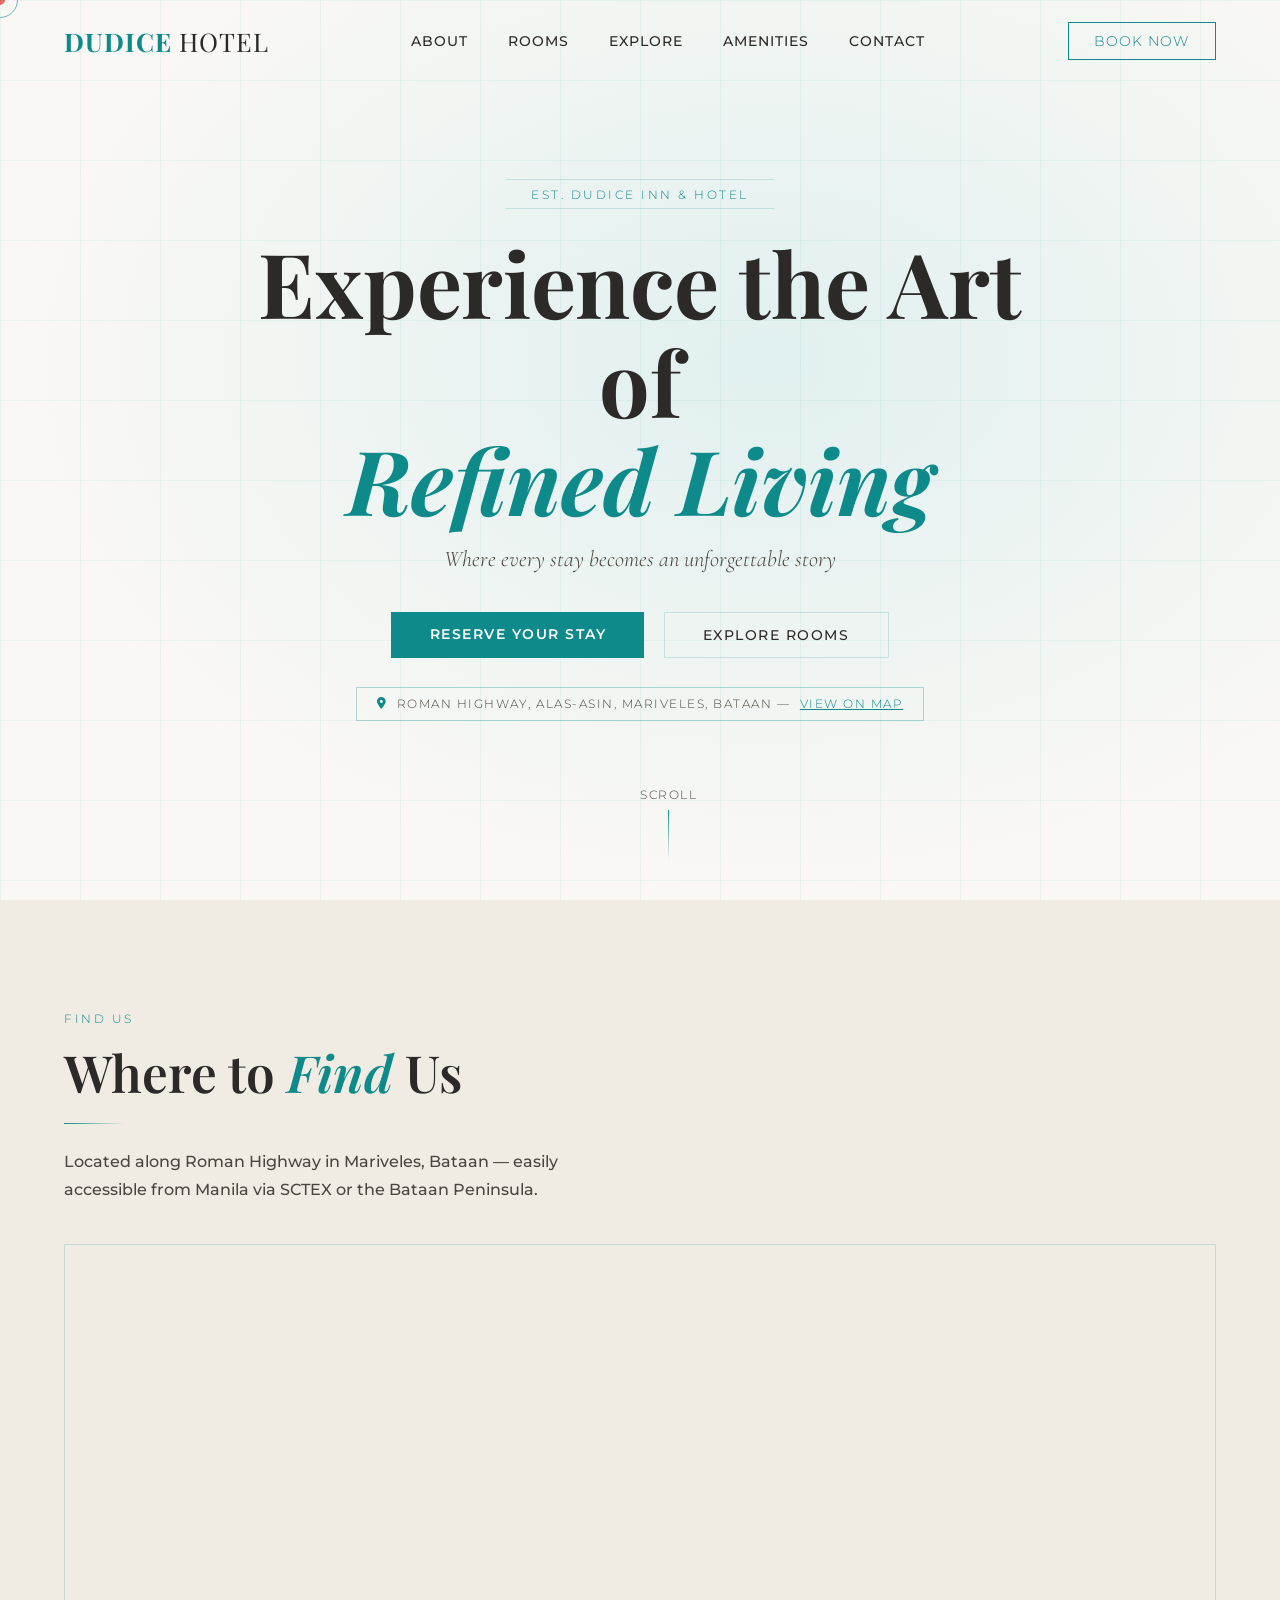
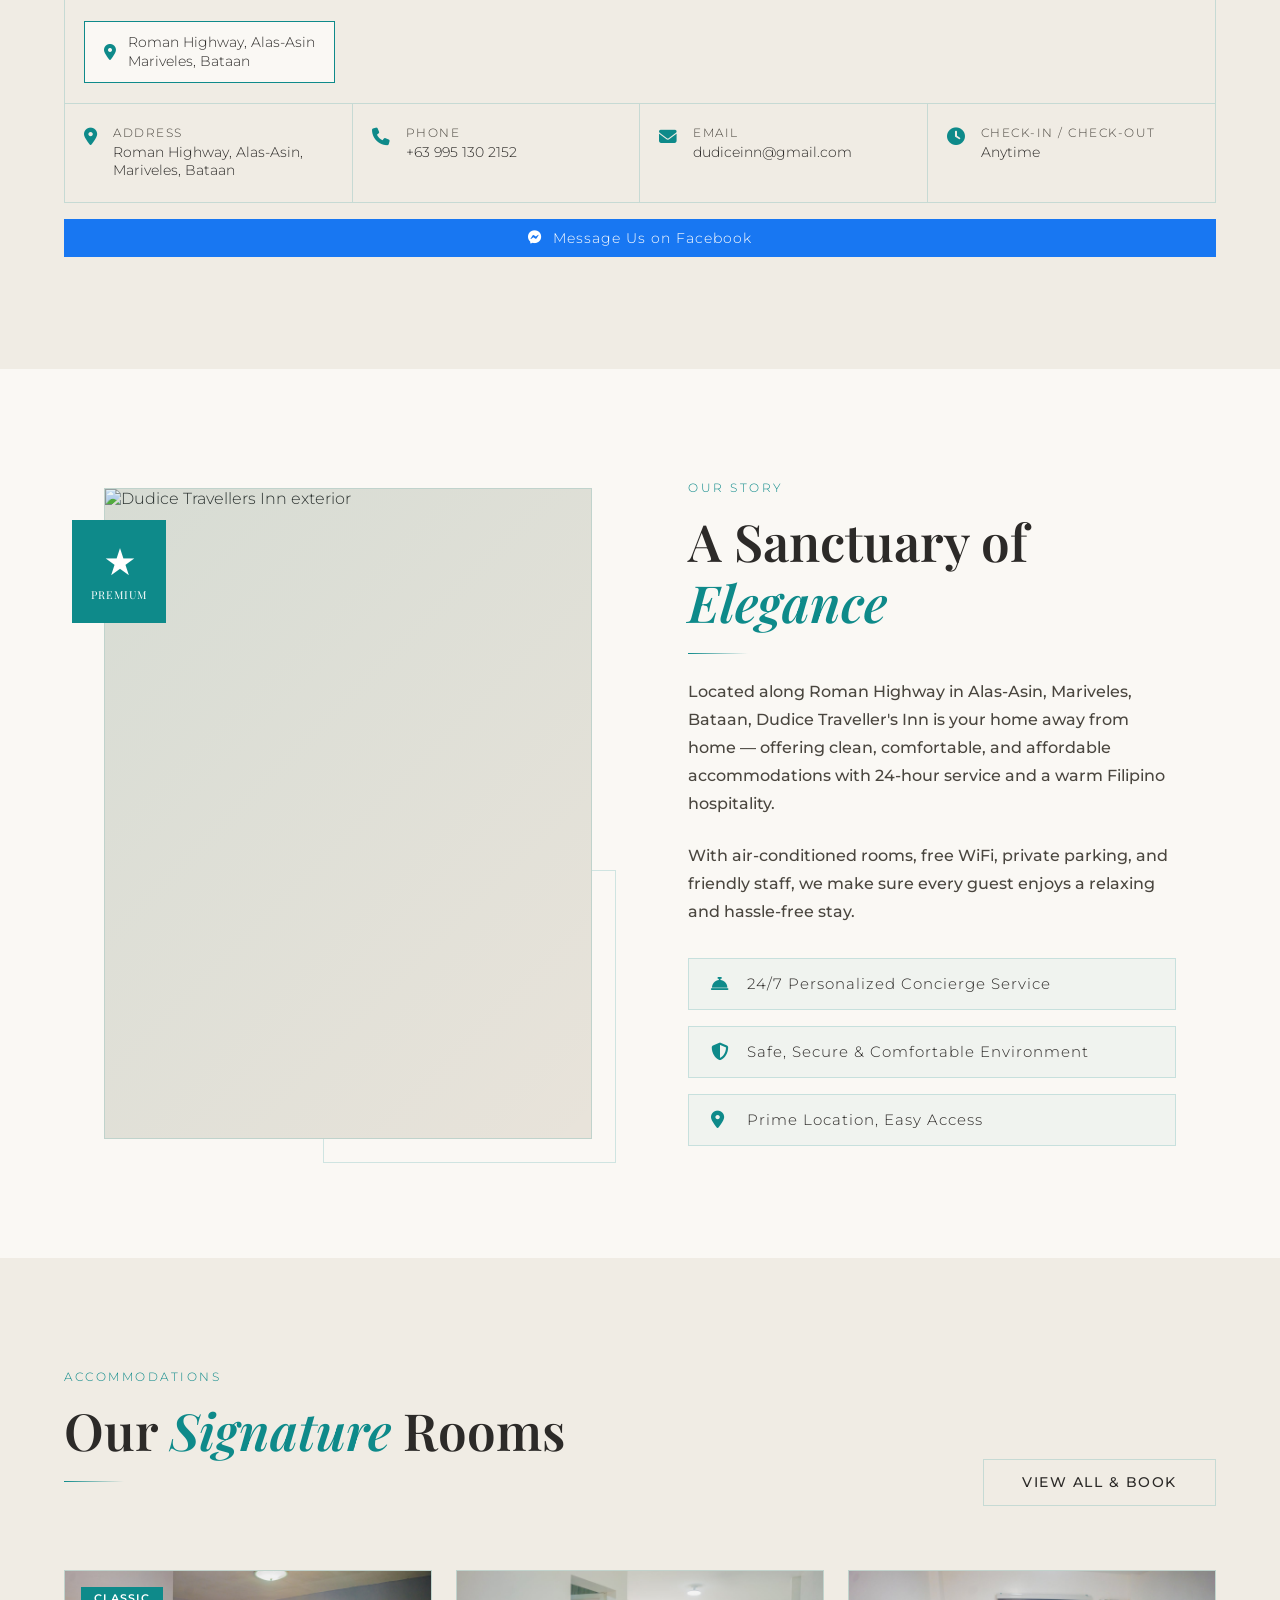
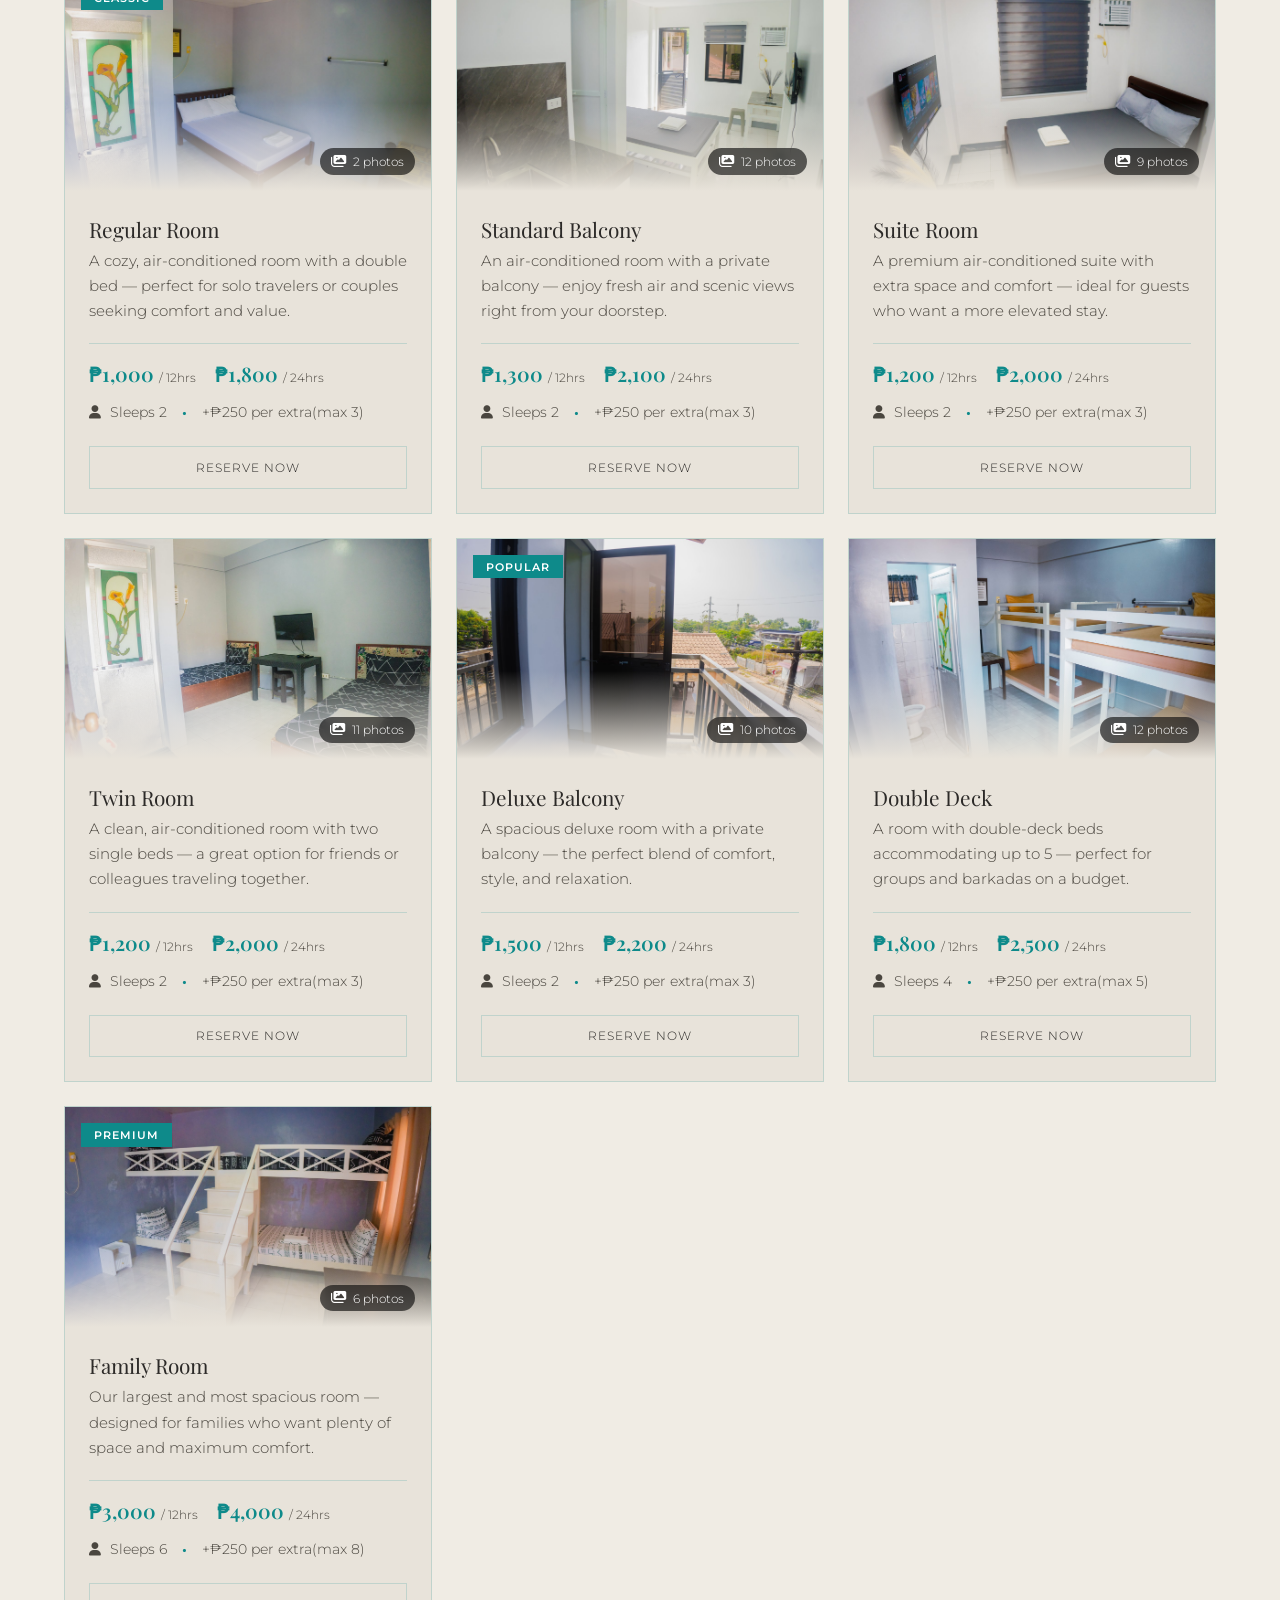
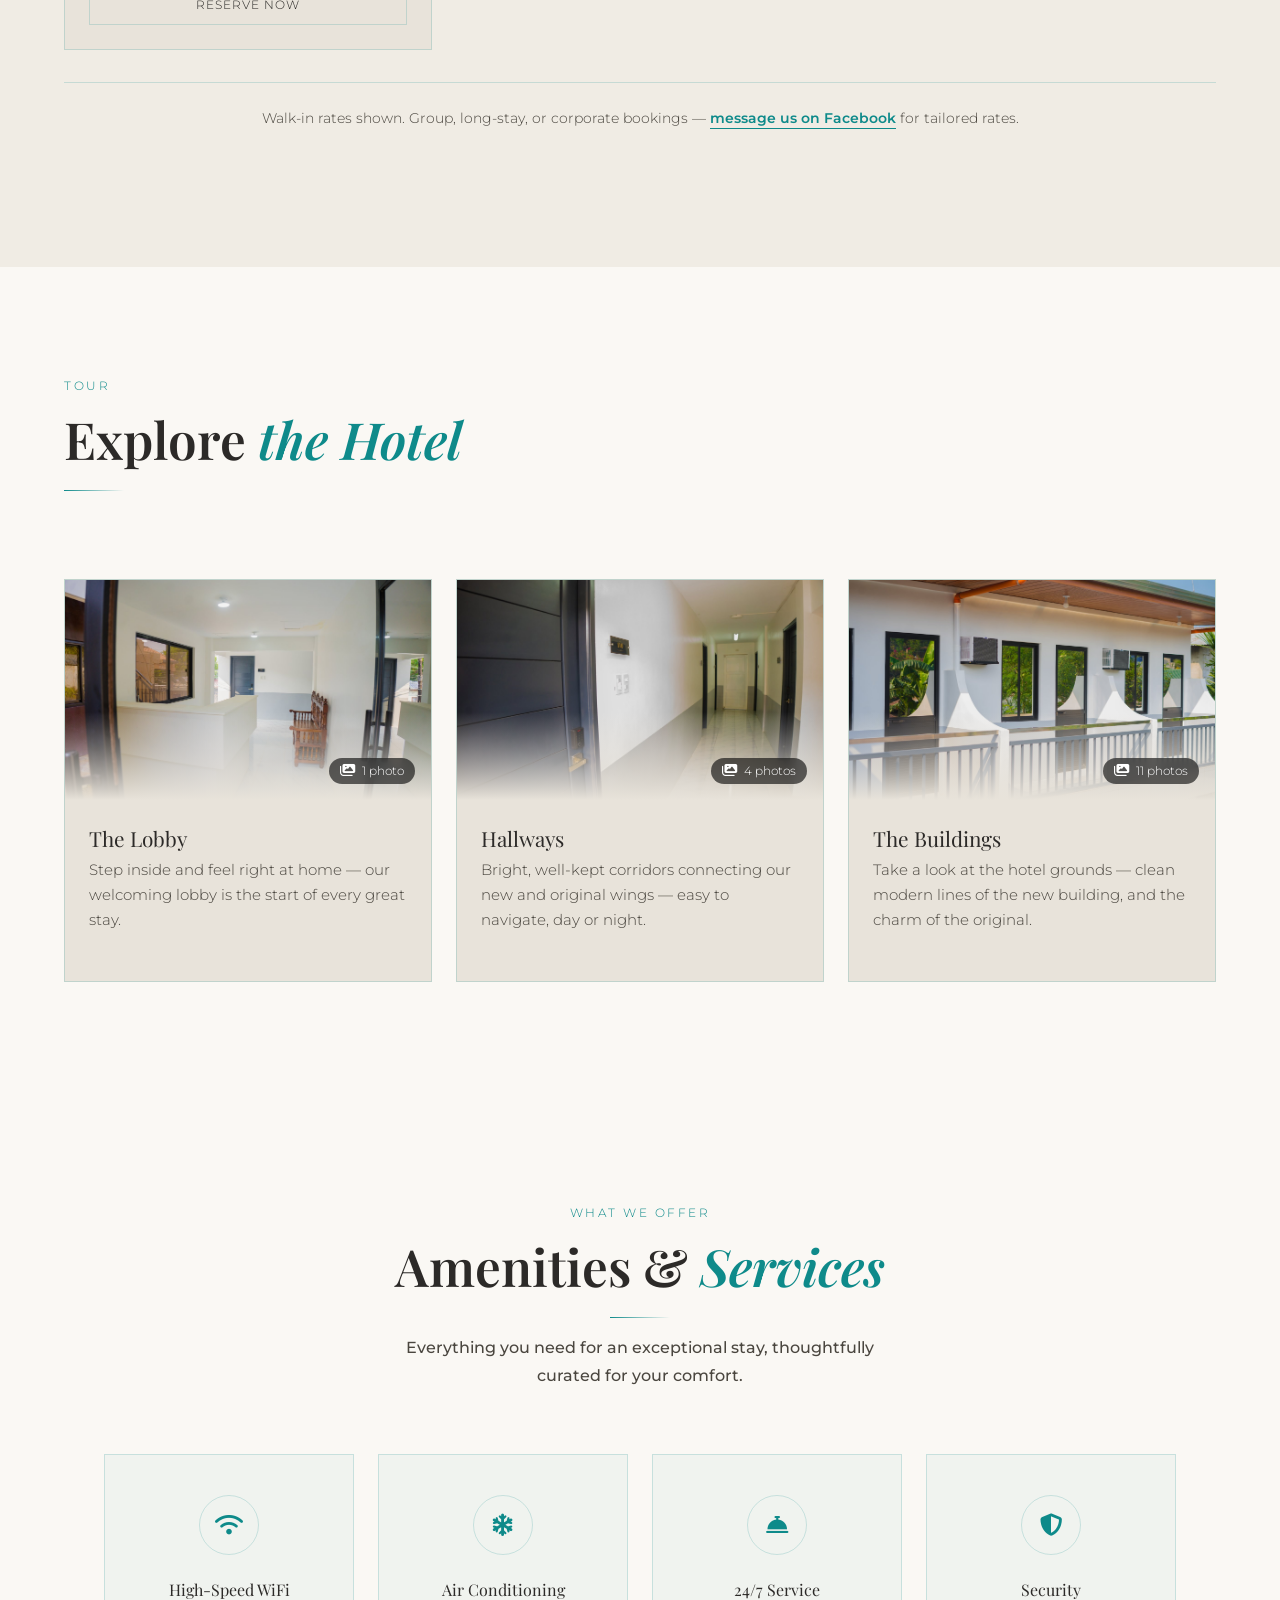
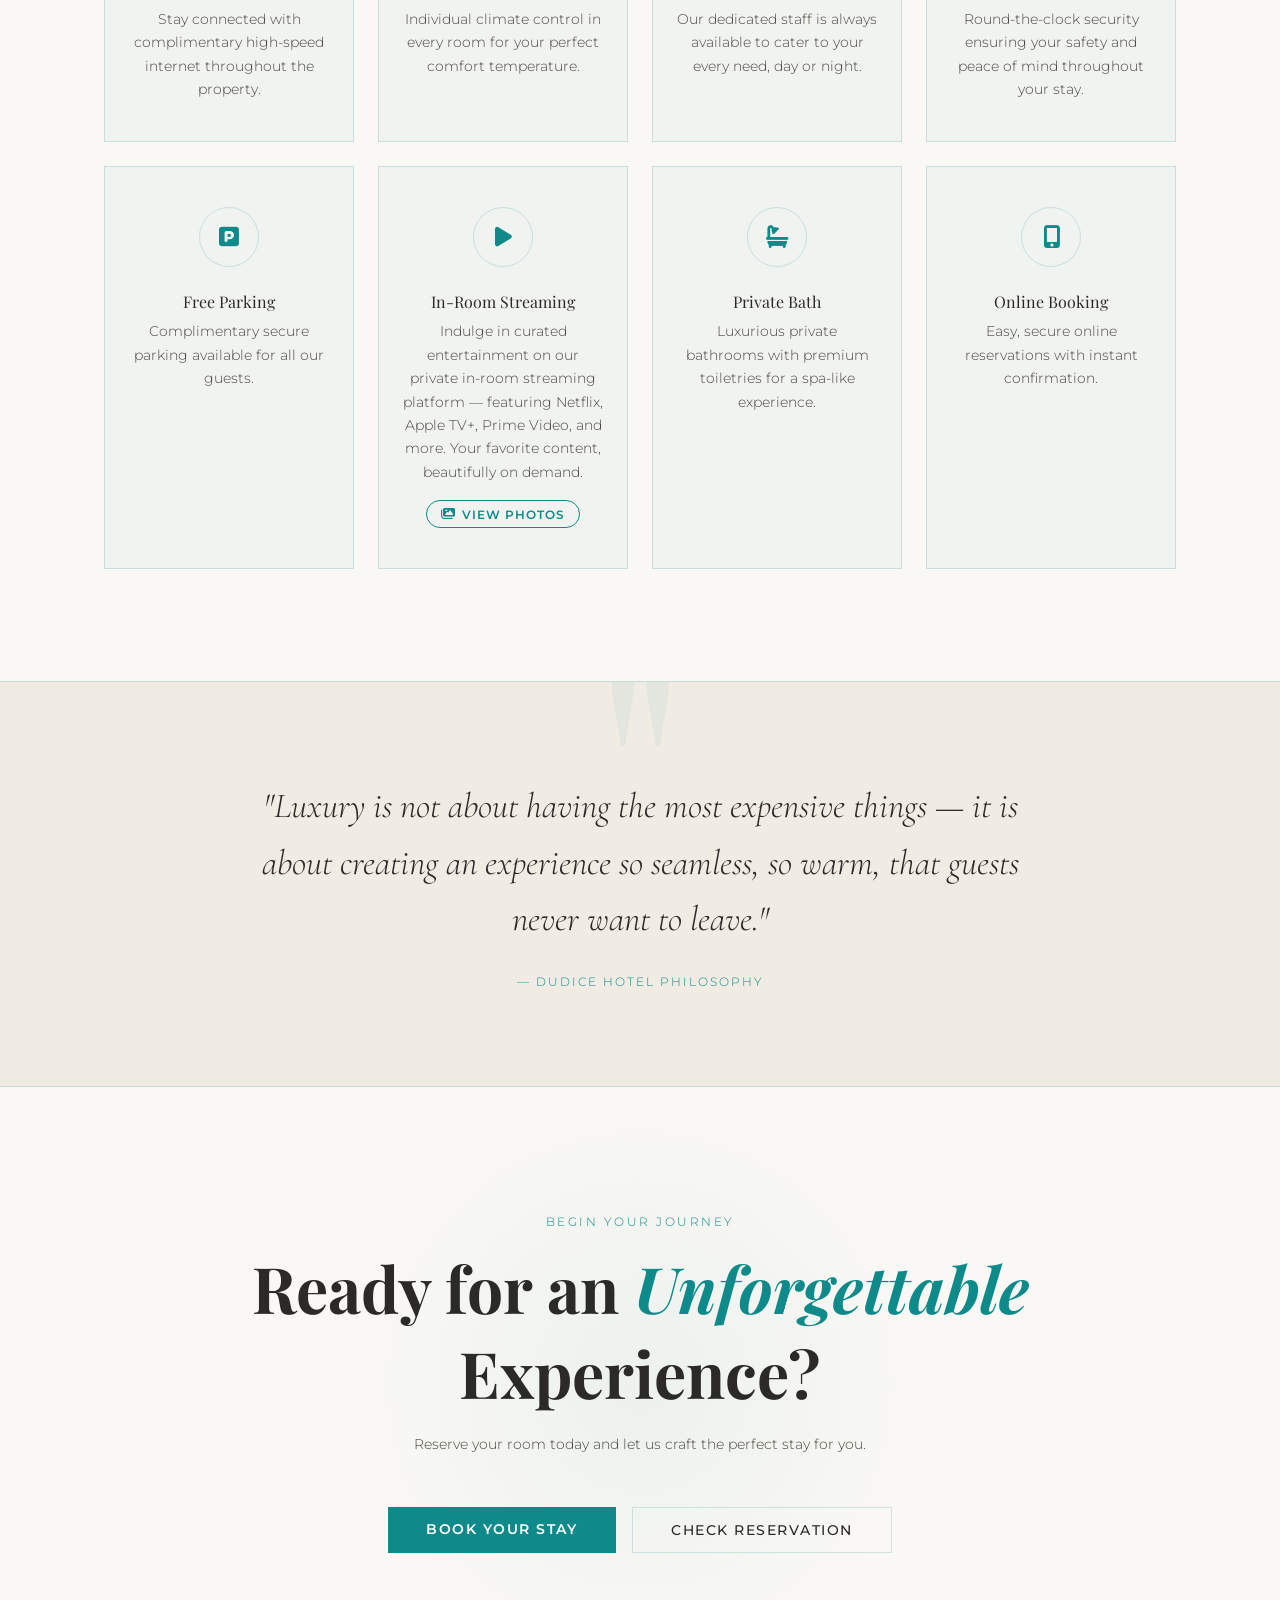
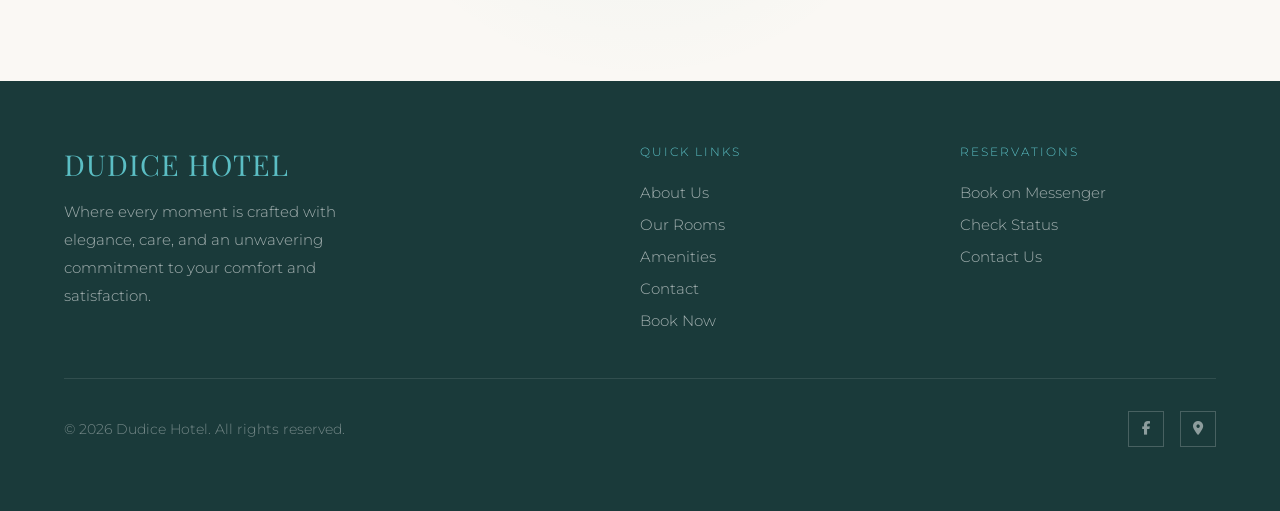
==== commit b5655025: "Point all booking CTAs to Facebook Messenger Replace the legacy Render booking form links (hotel-res" ====
--- a/index.html
+++ b/index.html
@@ -3,6 +3,7 @@
 <head>
   <meta charset="UTF-8" />
   <meta name="viewport" content="width=device-width, initial-scale=1.0" />
+  <meta name="facebook-domain-verification" content="pynsg7yartmpjqkk48xrw5hetseaoa" />
   <title>Dudice Hotel — Where Luxury Meets Comfort</title>
 
   <!-- Fonts -->
@@ -738,7 +739,7 @@
       <li><a href="#amenities">Amenities</a></li>
       <li><a href="#contact">Contact</a></li>
     </ul>
-    <a href="https://hotel-reservation-bot.onrender.com" class="nav-btn">Book Now</a>
+    <a href="https://m.me/dudiceinn" target="_blank" rel="noopener" class="nav-btn">Book Now</a>
     <button class="nav-hamburger" aria-label="Open menu">
       <span></span><span></span><span></span>
     </button>
@@ -751,7 +752,7 @@
     <a href="#explore" class="mobile-menu-link">Explore</a>
     <a href="#amenities" class="mobile-menu-link">Amenities</a>
     <a href="#contact" class="mobile-menu-link">Contact</a>
-    <a href="https://hotel-reservation-bot.onrender.com" class="btn-primary">Book Now</a>
+    <a href="https://m.me/dudiceinn" target="_blank" rel="noopener" class="btn-primary">Book Now</a>
   </div>
 
   <!-- HERO -->
@@ -767,7 +768,7 @@
       </h1>
       <p class="hero-sub">Where every stay becomes an unforgettable story</p>
       <div class="hero-btns">
-        <a href="https://hotel-reservation-bot.onrender.com" class="btn-primary">Reserve Your Stay</a>
+        <a href="https://m.me/dudiceinn" target="_blank" rel="noopener" class="btn-primary">Reserve Your Stay</a>
         <a href="#rooms" class="btn-outline">Explore Rooms</a>
       </div>
       <a href="https://www.google.com/maps/place/Dudice+Travellers+Inn/@14.4627757,120.5391242,17z/" target="_blank" class="hero-location-btn">
@@ -834,7 +835,7 @@
       </div>
 
       <div class="contact-chat-row" data-aos="fade-up" data-aos-delay="200" style="grid-template-columns:1fr;">
-        <a href="https://www.facebook.com/dudiceinn" class="chat-btn" target="_blank" style="justify-content:center;">
+        <a href="https://m.me/dudiceinn" class="chat-btn" target="_blank" style="justify-content:center;">
           <i class="fab fa-facebook-messenger"></i> Message Us on Facebook
         </a>
       </div>
@@ -895,7 +896,7 @@
         <h2 class="section-title">Our <em>Signature</em> Rooms</h2>
         <div class="section-line"></div>
       </div>
-      <a href="https://hotel-reservation-bot.onrender.com" class="btn-outline" style="white-space:nowrap;">View All &amp; Book</a>
+      <a href="https://m.me/dudiceinn" target="_blank" rel="noopener" class="btn-outline" style="white-space:nowrap;">View All &amp; Book</a>
     </div>
     <div class="rooms-grid">
 
@@ -920,7 +921,7 @@
             <div class="room-guests"><i class="fas fa-user"></i> Sleeps 2 <span class="dot-sep">·</span> +₱250 per extra(max 3)</div>
           </div>
         </div>
-        <a href="https://hotel-reservation-bot.onrender.com" class="room-link">Reserve Now</a>
+        <a href="https://m.me/dudiceinn" target="_blank" rel="noopener" class="room-link">Reserve Now</a>
       </div>
 
       <div class="room-card" data-aos="fade-up" data-aos-delay="100">
@@ -953,7 +954,7 @@
             <div class="room-guests"><i class="fas fa-user"></i> Sleeps 2 <span class="dot-sep">·</span> +₱250 per extra(max 3)</div>
           </div>
         </div>
-        <a href="https://hotel-reservation-bot.onrender.com" class="room-link">Reserve Now</a>
+        <a href="https://m.me/dudiceinn" target="_blank" rel="noopener" class="room-link">Reserve Now</a>
       </div>
 
       <div class="room-card" data-aos="fade-up" data-aos-delay="200">
@@ -983,7 +984,7 @@
             <div class="room-guests"><i class="fas fa-user"></i> Sleeps 2 <span class="dot-sep">·</span> +₱250 per extra(max 3)</div>
           </div>
         </div>
-        <a href="https://hotel-reservation-bot.onrender.com" class="room-link">Reserve Now</a>
+        <a href="https://m.me/dudiceinn" target="_blank" rel="noopener" class="room-link">Reserve Now</a>
       </div>
 
       <div class="room-card" data-aos="fade-up" data-aos-delay="0">
@@ -1015,7 +1016,7 @@
             <div class="room-guests"><i class="fas fa-user"></i> Sleeps 2 <span class="dot-sep">·</span> +₱250 per extra(max 3)</div>
           </div>
         </div>
-        <a href="https://hotel-reservation-bot.onrender.com" class="room-link">Reserve Now</a>
+        <a href="https://m.me/dudiceinn" target="_blank" rel="noopener" class="room-link">Reserve Now</a>
       </div>
 
       <div class="room-card" data-aos="fade-up" data-aos-delay="100">
@@ -1047,7 +1048,7 @@
             <div class="room-guests"><i class="fas fa-user"></i> Sleeps 2 <span class="dot-sep">·</span> +₱250 per extra(max 3)</div>
           </div>
         </div>
-        <a href="https://hotel-reservation-bot.onrender.com" class="room-link">Reserve Now</a>
+        <a href="https://m.me/dudiceinn" target="_blank" rel="noopener" class="room-link">Reserve Now</a>
       </div>
 
       <div class="room-card" data-aos="fade-up" data-aos-delay="200">
@@ -1080,7 +1081,7 @@
             <div class="room-guests"><i class="fas fa-user"></i> Sleeps 4 <span class="dot-sep">·</span> +₱250 per extra(max 5)</div>
           </div>
         </div>
-        <a href="https://hotel-reservation-bot.onrender.com" class="room-link">Reserve Now</a>
+        <a href="https://m.me/dudiceinn" target="_blank" rel="noopener" class="room-link">Reserve Now</a>
       </div>
 
       <div class="room-card" data-aos="fade-up" data-aos-delay="0">
@@ -1108,12 +1109,12 @@
             <div class="room-guests"><i class="fas fa-user"></i> Sleeps 6 <span class="dot-sep">·</span> +₱250 per extra(max 8)</div>
           </div>
         </div>
-        <a href="https://hotel-reservation-bot.onrender.com" class="room-link">Reserve Now</a>
+        <a href="https://m.me/dudiceinn" target="_blank" rel="noopener" class="room-link">Reserve Now</a>
       </div>
 
     </div>
     <p class="rates-note" data-aos="fade-up">
-      Walk-in rates shown. Group, long-stay, or corporate bookings — <a href="https://www.facebook.com/dudiceinn" target="_blank">message us on Facebook</a> for tailored rates.
+      Walk-in rates shown. Group, long-stay, or corporate bookings — <a href="https://m.me/dudiceinn" target="_blank">message us on Facebook</a> for tailored rates.
     </p>
   </section>
 
@@ -1263,8 +1264,8 @@
       Reserve your room today and let us craft the perfect stay for you.
     </p>
     <div class="cta-btns" data-aos="fade-up" data-aos-delay="300">
-      <a href="https://hotel-reservation-bot.onrender.com" class="btn-primary">Book Your Stay</a>
-      <a href="https://hotel-reservation-bot.onrender.com?check=status" class="btn-outline">Check Reservation</a>
+      <a href="https://m.me/dudiceinn" target="_blank" rel="noopener" class="btn-primary">Book Your Stay</a>
+      <a href="https://m.me/dudiceinn" target="_blank" rel="noopener" class="btn-outline">Check Reservation</a>
     </div>
   </section>
 
@@ -1282,14 +1283,14 @@
           <li><a href="#rooms">Our Rooms</a></li>
           <li><a href="#amenities">Amenities</a></li>
           <li><a href="#contact">Contact</a></li>
-          <li><a href="https://hotel-reservation-bot.onrender.com">Book Now</a></li>
+          <li><a href="https://m.me/dudiceinn" target="_blank" rel="noopener">Book Now</a></li>
         </ul>
       </div>
       <div>
         <div class="footer-col-title">Reservations</div>
         <ul class="footer-links">
-          <li><a href="https://hotel-reservation-bot.onrender.com">Online Booking</a></li>
-          <li><a href="https://hotel-reservation-bot.onrender.com">Check Status</a></li>
+          <li><a href="https://m.me/dudiceinn" target="_blank" rel="noopener">Book on Messenger</a></li>
+          <li><a href="https://m.me/dudiceinn" target="_blank" rel="noopener">Check Status</a></li>
           <li><a href="#contact">Contact Us</a></li>
         </ul>
       </div>
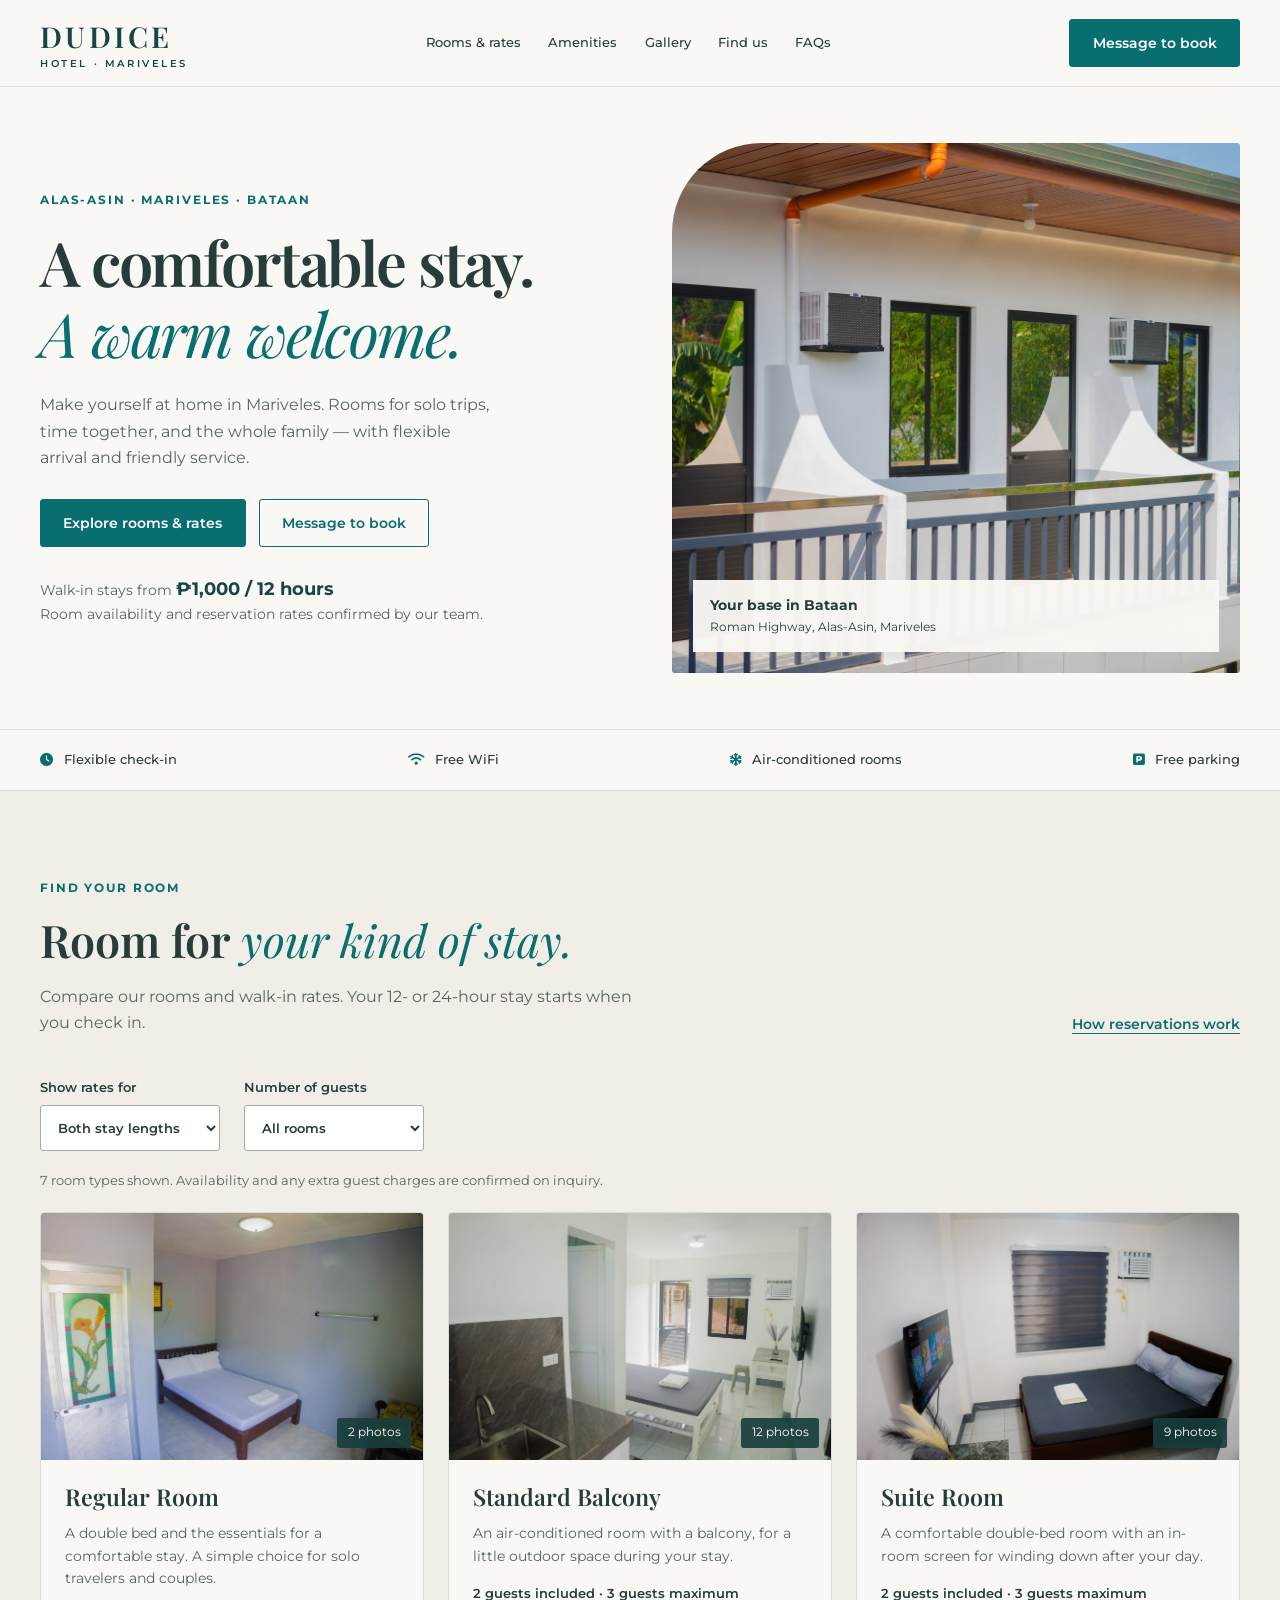
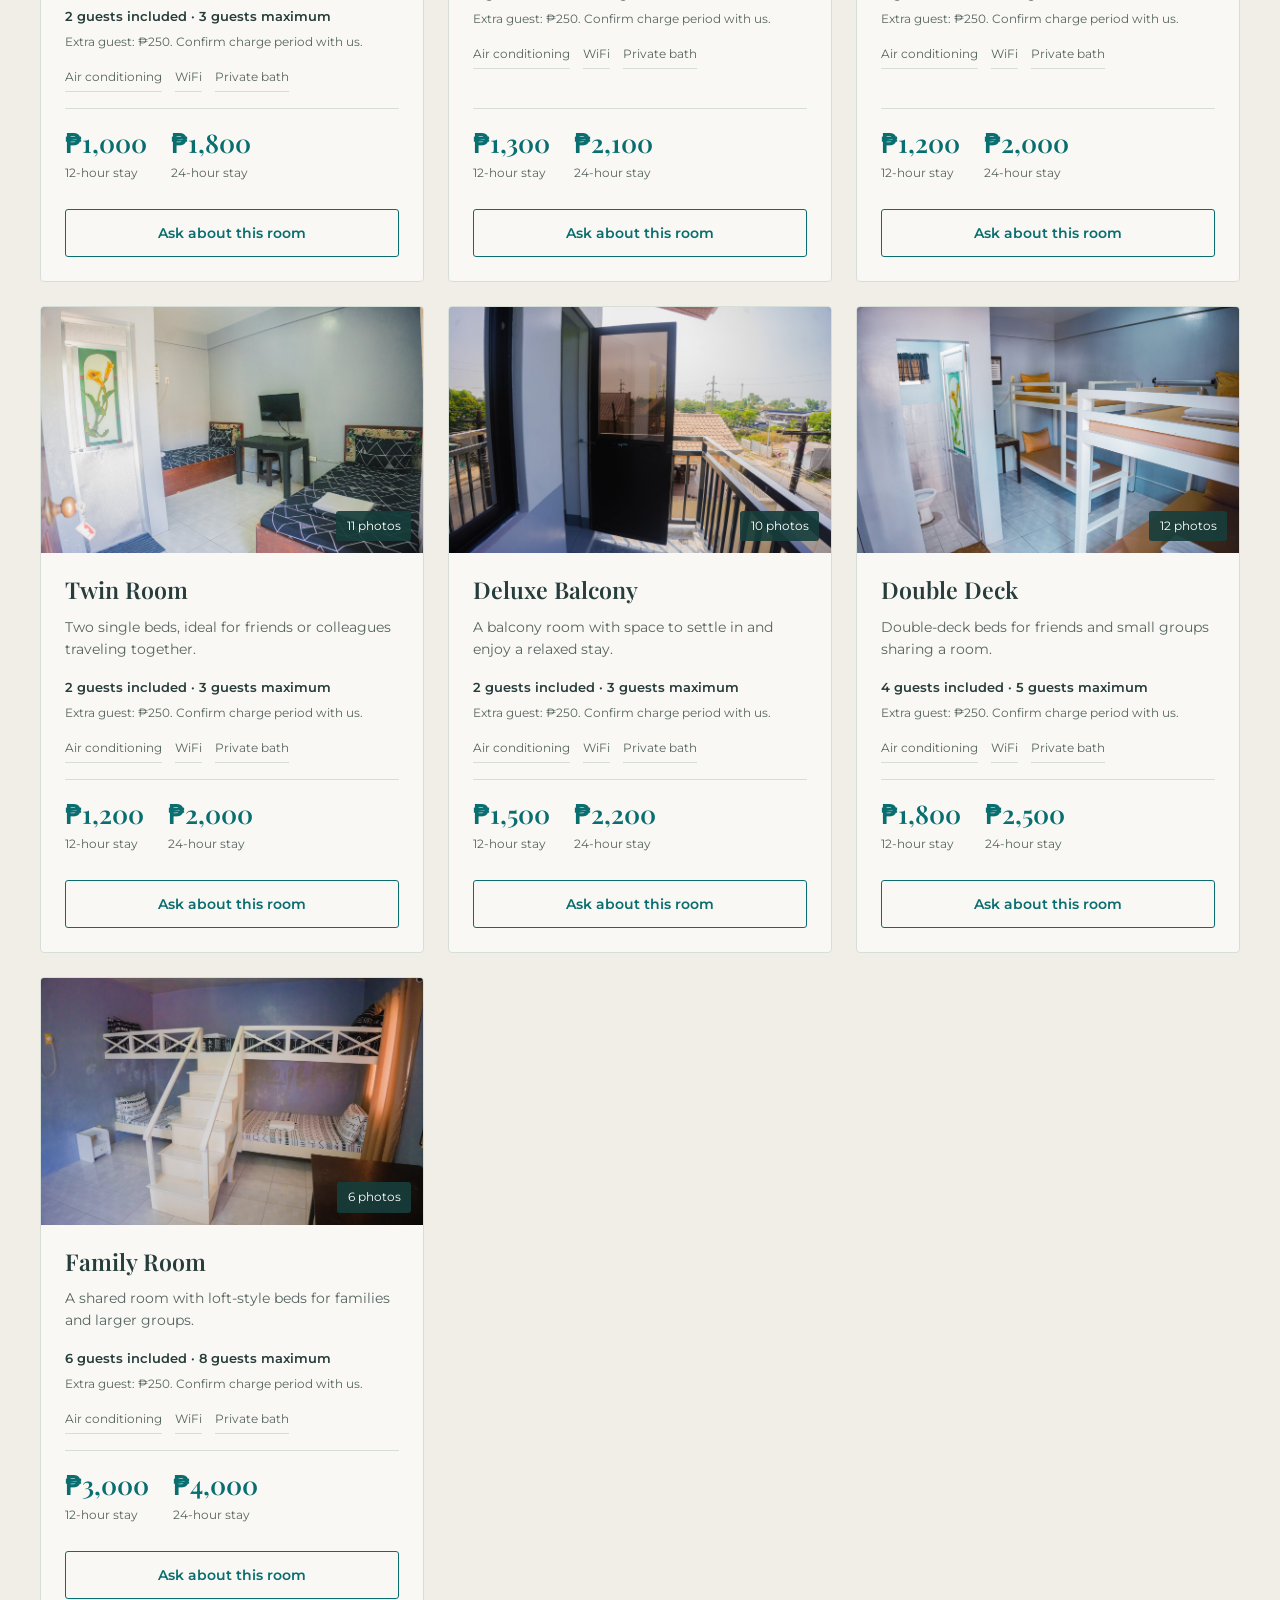
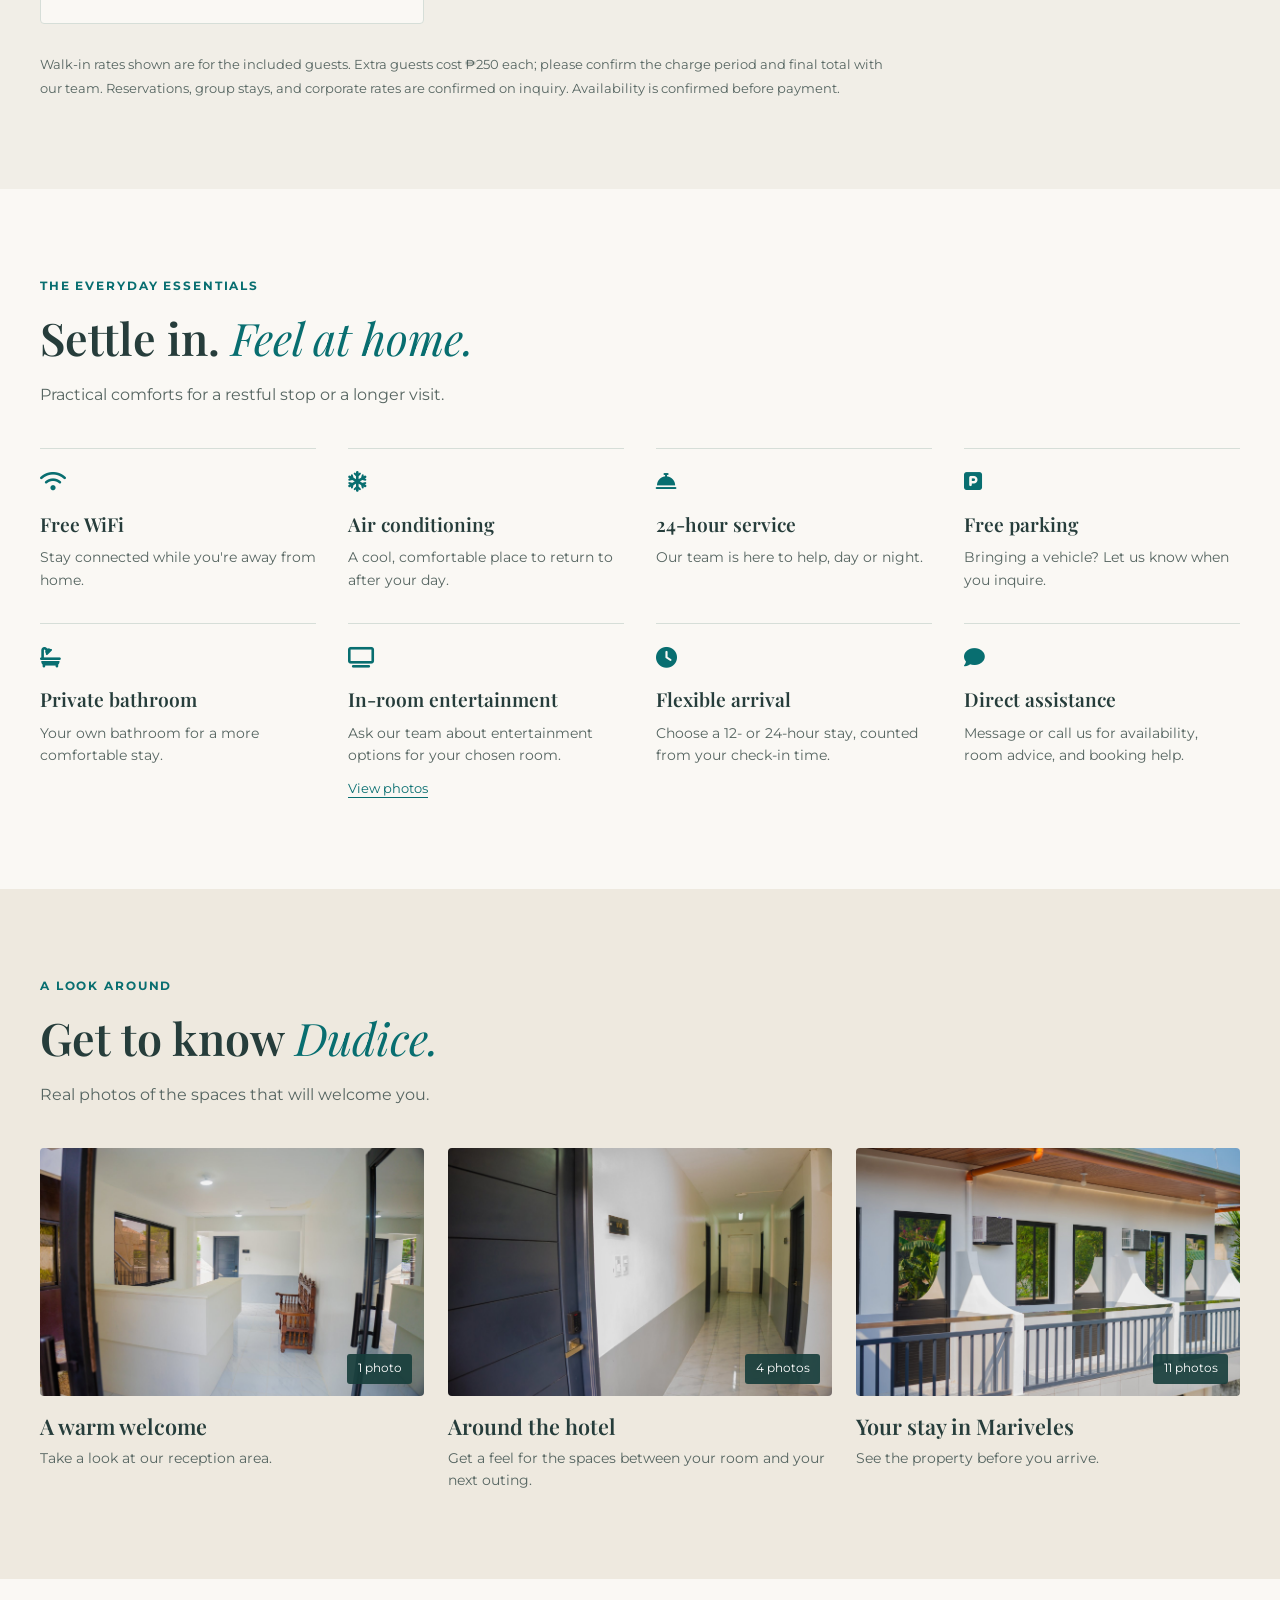
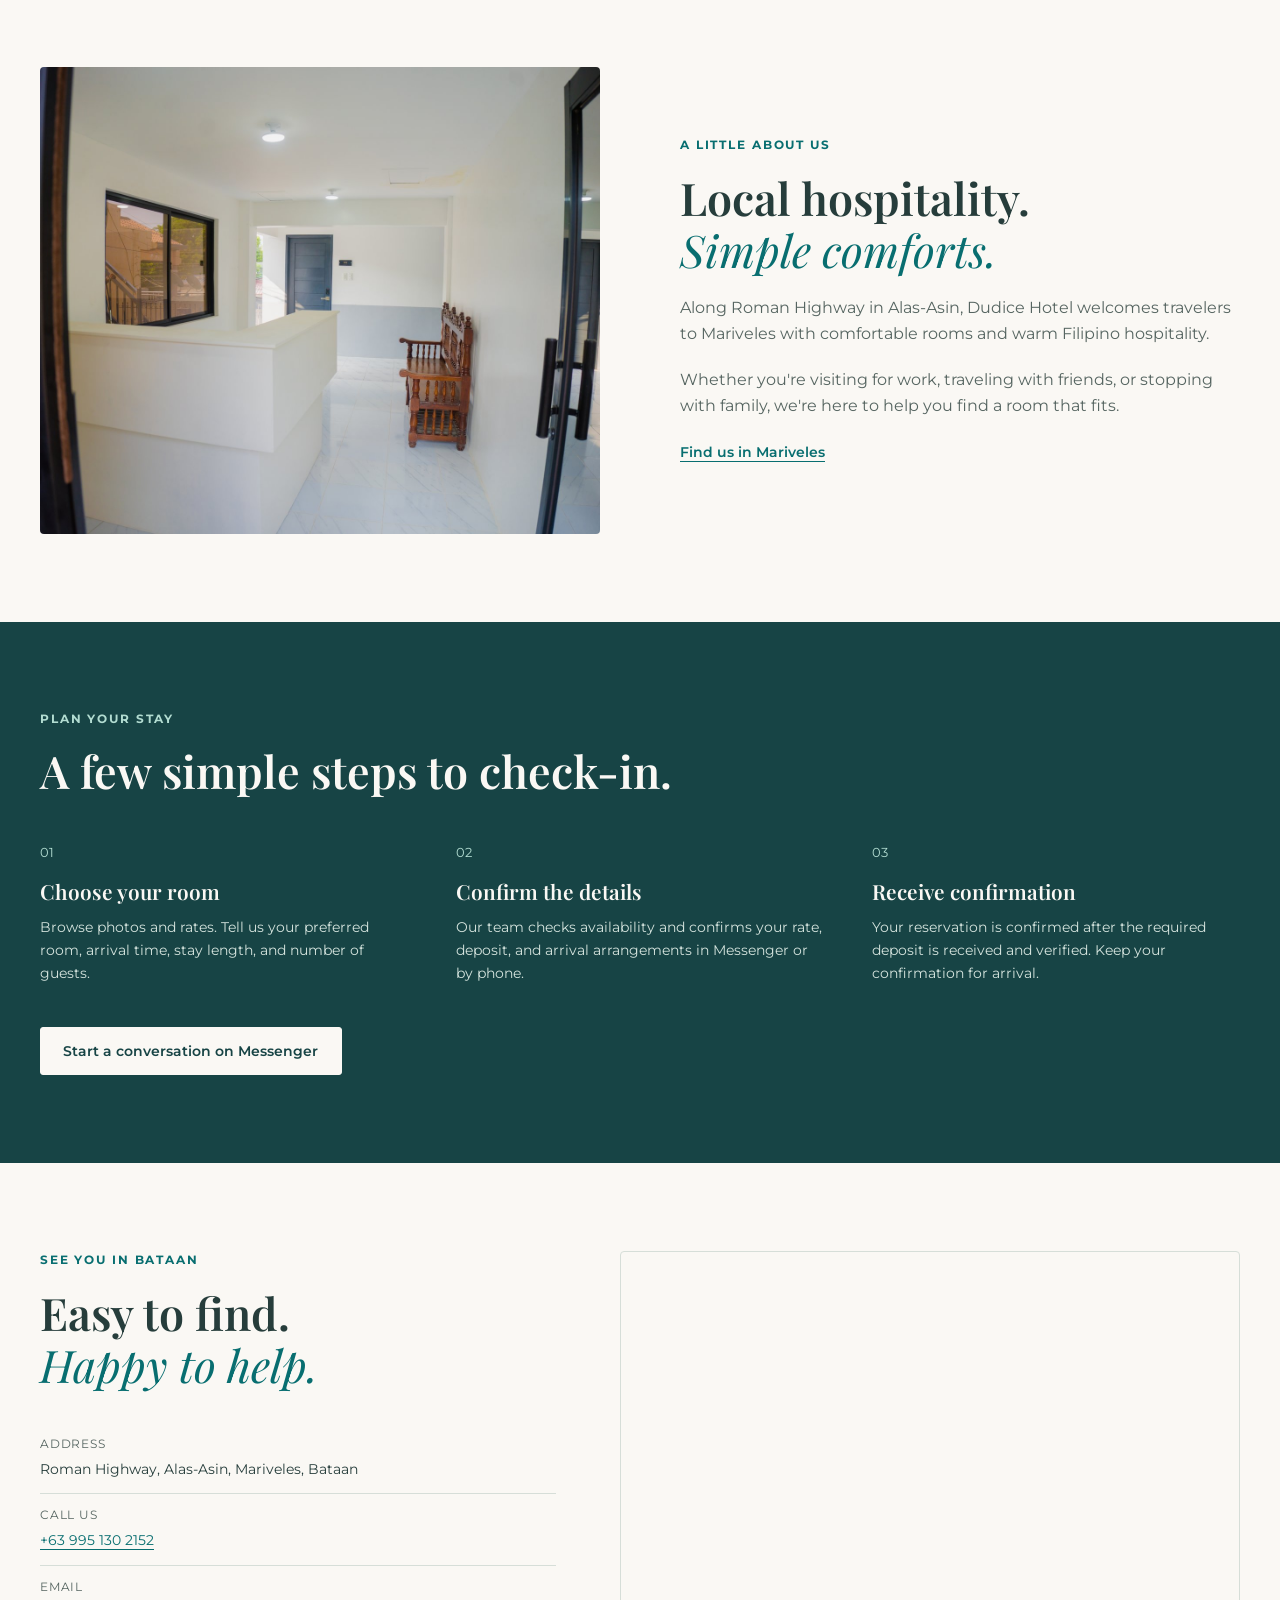
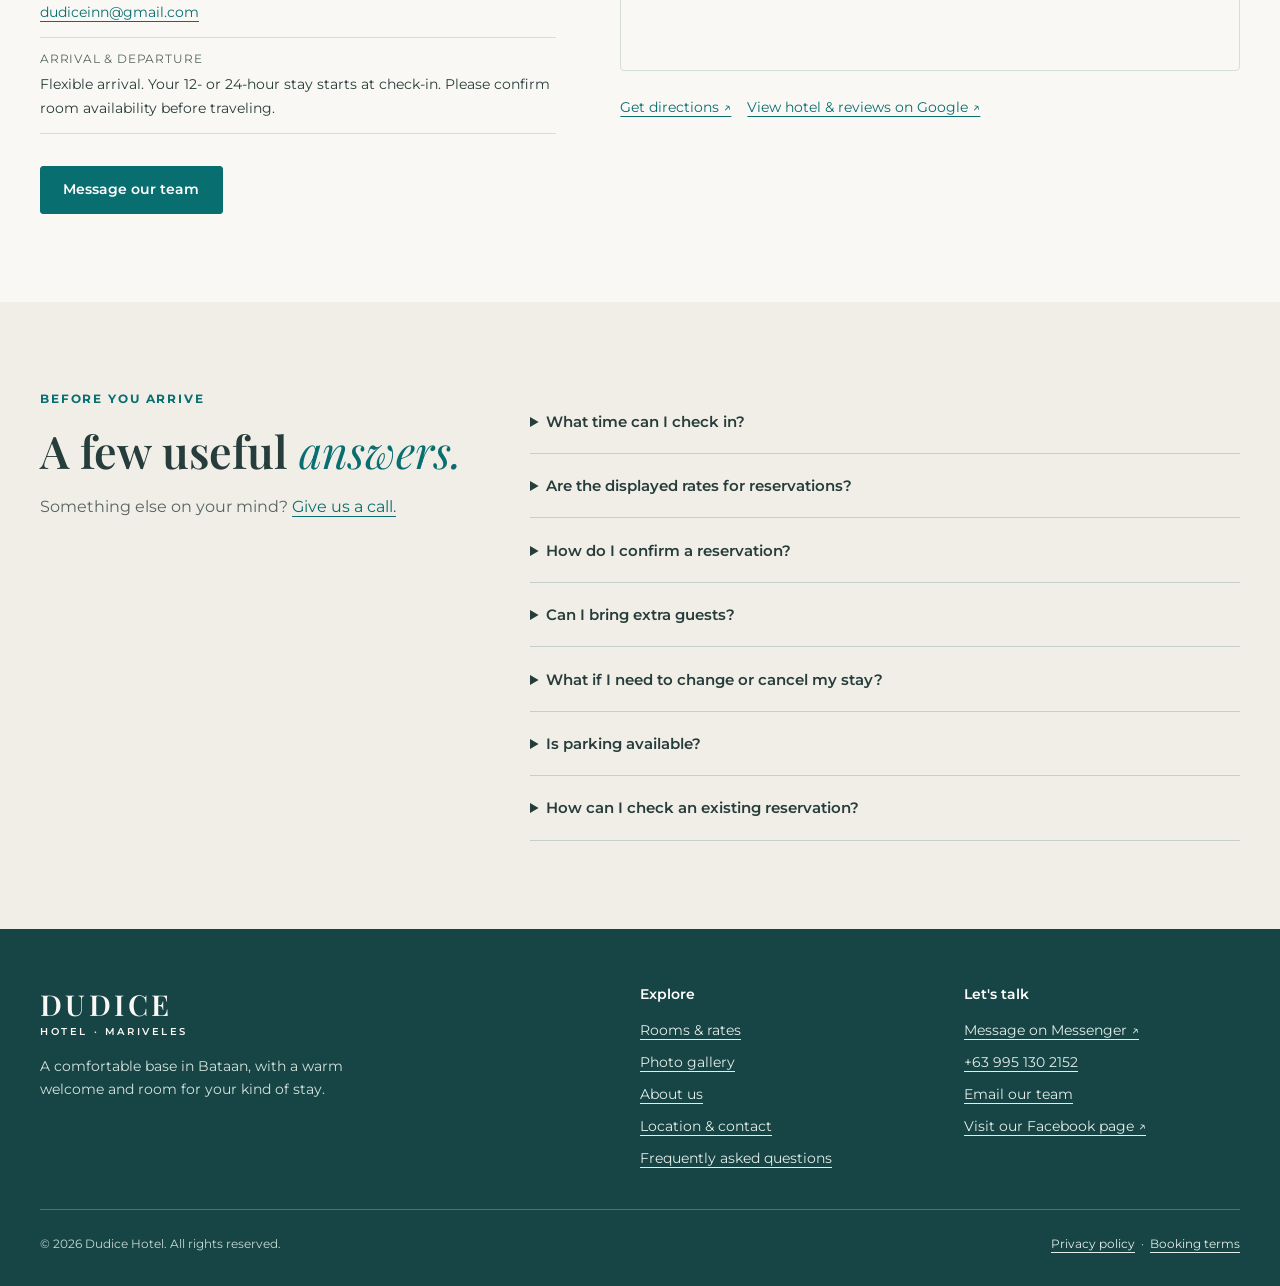
==== commit 89f8f6b6: "Split assets out of index.html and rework inquiry flow Extract embedded CSS and JS into styles.css a" ====
--- a/index.html
+++ b/index.html
@@ -1,1398 +1,167 @@
 <!DOCTYPE html>
 <html lang="en">
 <head>
-  <meta charset="UTF-8" />
-  <meta name="viewport" content="width=device-width, initial-scale=1.0" />
-  <meta name="facebook-domain-verification" content="pynsg7yartmpjqkk48xrw5hetseaoa" />
-  <title>Dudice Hotel — Where Luxury Meets Comfort</title>
-
-  <!-- Fonts -->
-  <link rel="preconnect" href="https://fonts.googleapis.com" />
-  <link href="https://fonts.googleapis.com/css2?family=Playfair+Display:ital,wght@0,400;0,600;0,700;1,400&family=Montserrat:wght@300;400;500;600;700&family=Cormorant+Garamond:ital,wght@0,300;1,300&display=swap" rel="stylesheet" />
-
-  <!-- AOS -->
-  <link href="https://unpkg.com/aos@2.3.1/dist/aos.css" rel="stylesheet" />
-
-  <!-- Icons -->
-  <link rel="stylesheet" href="https://cdnjs.cloudflare.com/ajax/libs/font-awesome/6.5.0/css/all.min.css" />
-
-  <!-- GLightbox (room photo galleries) -->
-  <link rel="stylesheet" href="https://cdn.jsdelivr.net/npm/glightbox/dist/css/glightbox.min.css" />
-
-  <style>
-    /* ─── RESET & BASE ─── */
-    *, *::before, *::after { margin: 0; padding: 0; box-sizing: border-box; }
-    :root {
-      --gold:     #0e8a8a;
-      --gold-lt:  #5bbec4;
-      --gold-dk:  #065a62;
-      --bg:       #faf8f4;
-      --bg2:      #f0ece4;
-      --bg3:      #e8e3da;
-      --surface:  rgba(14,138,138,0.04);
-      --border:   rgba(14,138,138,0.18);
-      --text:     #2c2a28;
-      --muted:    #4a463f;
-      --ff-head:  'Playfair Display', serif;
-      --ff-body:  'Montserrat', sans-serif;
-      --ff-ital:  'Cormorant Garamond', serif;
-    }
-    html { scroll-behavior: smooth; }
-    body {
-      background: var(--bg);
-      color: var(--text);
-      font-family: var(--ff-body);
-      font-weight: 300;
-      overflow-x: hidden;
-      cursor: none;
-    }
-
-    /* ─── CUSTOM CURSOR ─── */
-    #cursor {
-      position: fixed; width: 10px; height: 10px;
-      background: var(--gold); border-radius: 50%;
-      pointer-events: none; z-index: 99999;
-      transform: translate(-50%,-50%);
-      transition: width .2s, height .2s, background .2s;
-      mix-blend-mode: difference;
-    }
-    #cursor-ring {
-      position: fixed; width: 36px; height: 36px;
-      border: 1px solid var(--gold); border-radius: 50%;
-      pointer-events: none; z-index: 99998;
-      transform: translate(-50%,-50%);
-      transition: all .12s ease;
-      opacity: .6;
-    }
-    body:hover #cursor { width: 12px; height: 12px; }
-
-    /* ─── SCROLL PROGRESS ─── */
-    #progress-bar {
-      position: fixed; top: 0; left: 0; height: 2px;
-      background: linear-gradient(90deg, var(--gold-dk), var(--gold), var(--gold-lt));
-      width: 0%; z-index: 9999;
-      transition: width .1s linear;
-      box-shadow: 0 0 8px rgba(14,138,138,.4);
-    }
-
-    /* ─── NAVBAR ─── */
-    nav {
-      position: fixed; top: 0; width: 100%; z-index: 1000;
-      padding: 1.4rem 4rem;
-      display: flex; align-items: center; justify-content: space-between;
-      transition: all .4s ease;
-    }
-    nav.scrolled {
-      background: rgba(250,248,244,.95);
-      backdrop-filter: blur(20px);
-      padding: 1rem 4rem;
-      border-bottom: 1px solid var(--border);
-      box-shadow: 0 2px 20px rgba(0,0,0,.06);
-    }
-    .nav-logo {
-      font-family: var(--ff-head);
-      font-size: 1.6rem; font-weight: 700;
-      color: var(--gold);
-      letter-spacing: 1px;
-      text-decoration: none;
-    }
-    .nav-logo span { color: var(--text); font-weight: 400; }
-    .nav-links { display: flex; gap: 2.5rem; list-style: none; }
-    .nav-links a {
-      color: var(--text); text-decoration: none;
-      font-size: .86rem; letter-spacing: 1px; text-transform: uppercase;
-      font-weight: 500;
-      position: relative; padding-bottom: 4px;
-      transition: color .3s;
-    }
-    .nav-links a::after {
-      content: ''; position: absolute; bottom: 0; left: 0;
-      width: 0; height: 1px; background: var(--gold);
-      transition: width .3s;
-    }
-    .nav-links a:hover { color: var(--gold); }
-    .nav-links a:hover::after { width: 100%; }
-    .nav-btn {
-      background: transparent; border: 1px solid var(--gold);
-      color: var(--gold); padding: .6rem 1.6rem;
-      font-family: var(--ff-body); font-size: .85rem;
-      letter-spacing: 1px; text-transform: uppercase;
-      cursor: none; transition: all .3s;
-      text-decoration: none;
-    }
-    .nav-btn:hover { background: var(--gold); color: #fff; }
-
-    /* ─── HERO ─── */
-    #hero {
-      position: relative; height: 100vh; width: 100%;
-      display: flex; align-items: center; justify-content: center;
-      overflow: hidden;
-    }
-    #particles-js {
-      position: absolute; inset: 0; z-index: 0;
-    }
-    .hero-bg {
-      position: absolute; inset: 0; z-index: 0;
-      background: radial-gradient(ellipse at 60% 40%, #e0f0f0 0%, #faf8f4 70%);
-    }
-    .hero-lines {
-      position: absolute; inset: 0; z-index: 1;
-      background-image:
-        linear-gradient(rgba(14,138,138,.06) 1px, transparent 1px),
-        linear-gradient(90deg, rgba(14,138,138,.06) 1px, transparent 1px);
-      background-size: 80px 80px;
-      animation: gridMove 20s linear infinite;
-    }
-    @keyframes gridMove {
-      0%   { transform: translateY(0); }
-      100% { transform: translateY(80px); }
-    }
-    .hero-content {
-      position: relative; z-index: 2;
-      text-align: center; max-width: 860px; padding: 2rem;
-    }
-    .hero-tag {
-      display: inline-block;
-      font-size: .78rem; letter-spacing: 2.5px; text-transform: uppercase;
-      color: var(--gold); margin-bottom: 1.5rem;
-      border-top: 1px solid var(--border); border-bottom: 1px solid var(--border);
-      padding: .4rem 1.6rem;
-      animation: fadeDown .8s ease forwards;
-    }
-    .hero-title {
-      font-family: var(--ff-head);
-      font-size: clamp(3rem, 7vw, 6rem);
-      font-weight: 700; line-height: 1.1;
-      margin-bottom: 1rem;
-      animation: fadeUp 1s .2s ease both;
-    }
-    .hero-title em {
-      font-style: italic; color: var(--gold);
-      display: block;
-    }
-    .hero-sub {
-      font-family: var(--ff-ital);
-      font-size: clamp(1rem, 2vw, 1.4rem);
-      color: var(--muted); margin-bottom: 2.5rem;
-      font-weight: 300; font-style: italic;
-      animation: fadeUp 1s .4s ease both;
-    }
-    .hero-btns {
-      display: flex; gap: 1.2rem; justify-content: center;
-      animation: fadeUp 1s .6s ease both;
-    }
-    .btn-primary {
-      background: var(--gold); color: #fff;
-      padding: .9rem 2.4rem; text-decoration: none;
-      font-size: .85rem; letter-spacing: 1.5px; text-transform: uppercase;
-      font-weight: 600; transition: all .3s;
-      position: relative; overflow: hidden;
-    }
-    .btn-primary::before {
-      content: ''; position: absolute; inset: 0;
-      background: white; transform: translateX(-100%);
-      transition: transform .3s; opacity: .15;
-    }
-    .btn-primary:hover::before { transform: translateX(0); }
-    .btn-primary:hover { box-shadow: 0 0 30px rgba(14,138,138,.3); }
-    .btn-outline {
-      border: 1px solid var(--border); color: var(--text);
-      padding: .9rem 2.4rem; text-decoration: none;
-      font-size: .85rem; letter-spacing: 1.5px; text-transform: uppercase;
-      font-weight: 500; transition: all .3s;
-    }
-    .btn-outline:hover { border-color: var(--gold); color: var(--gold); }
-    .hero-location-btn {
-      display: inline-flex; align-items: center; gap: .6rem;
-      margin-top: 1.8rem; padding: .55rem 1.2rem;
-      border: 1px solid rgba(14,138,138,.3); color: var(--muted);
-      font-size: .72rem; letter-spacing: 1.5px; text-transform: uppercase;
-      text-decoration: none; transition: all .3s;
-      animation: fadeUp 1s .9s ease both;
-    }
-    .hero-location-btn i { color: var(--gold); }
-    .hero-location-btn span { color: var(--gold); text-decoration: underline; }
-    .hero-location-btn:hover { border-color: var(--gold); color: var(--light); }
-    .hero-scroll {
-      position: absolute; bottom: 2.5rem; left: 50%;
-      transform: translateX(-50%); z-index: 2;
-      display: flex; flex-direction: column; align-items: center; gap: .5rem;
-      animation: fadeUp 1s 1s ease both;
-    }
-    .hero-scroll span {
-      font-size: .72rem; letter-spacing: 1.5px; text-transform: uppercase;
-      color: var(--muted);
-    }
-    .scroll-line {
-      width: 1px; height: 50px;
-      background: linear-gradient(var(--gold), transparent);
-      animation: scrollPulse 2s ease-in-out infinite;
-    }
-    @keyframes scrollPulse {
-      0%,100% { opacity: .3; transform: scaleY(1); }
-      50% { opacity: 1; transform: scaleY(1.1); }
-    }
-
-    /* ─── ANIMATIONS ─── */
-    @keyframes fadeUp {
-      from { opacity: 0; transform: translateY(30px); }
-      to   { opacity: 1; transform: translateY(0); }
-    }
-    @keyframes fadeDown {
-      from { opacity: 0; transform: translateY(-20px); }
-      to   { opacity: 1; transform: translateY(0); }
-    }
-
-    /* ─── SECTION BASE ─── */
-    section { padding: 7rem 4rem; }
-    .section-tag {
-      font-size: .72rem; letter-spacing: 2.5px; text-transform: uppercase;
-      color: var(--gold); margin-bottom: 1rem; display: block;
-    }
-    .section-title {
-      font-family: var(--ff-head);
-      font-size: clamp(2rem, 4vw, 3.2rem);
-      font-weight: 600; line-height: 1.2;
-      margin-bottom: 1.2rem;
-    }
-    .section-title em { font-style: italic; color: var(--gold); }
-    .section-line {
-      width: 60px; height: 1px;
-      background: linear-gradient(90deg, var(--gold), transparent);
-      margin-bottom: 1.5rem;
-    }
-    .section-sub {
-      color: var(--muted); font-size: 1rem; line-height: 1.75;
-      font-weight: 500;
-      max-width: 520px;
-    }
-
-
-    /* ─── ABOUT ─── */
-    #about {
-      background: var(--bg);
-      max-width: 1200px; margin: 0 auto;
-    }
-    #about > div:first-child {
-      display: grid; grid-template-columns: 1fr 1fr; gap: 6rem;
-      align-items: center;
-    }
-    .about-img-wrap {
-      position: relative;
-    }
-    .about-img-frame {
-      width: 100%; aspect-ratio: 3/4;
-      background: var(--bg3);
-      border: 1px solid var(--border);
-      position: relative; overflow: hidden;
-    }
-    .about-img-frame::before {
-      content: '';
-      position: absolute; inset: 0;
-      background: linear-gradient(135deg, rgba(14,138,138,.08), transparent);
-    }
-    .about-img-frame img {
-      width: 100%; height: 100%; object-fit: cover; display: block;
-    }
-    .about-accent {
-      position: absolute; bottom: -1.5rem; right: -1.5rem;
-      width: 60%; aspect-ratio: 1;
-      border: 1px solid var(--border);
-      z-index: -1;
-    }
-    .about-badge {
-      position: absolute; top: 2rem; left: -2rem;
-      background: var(--gold); color: #fff;
-      padding: 1.2rem;
-      font-family: var(--ff-head);
-      text-align: center;
-    }
-    .about-badge .num { font-size: 2rem; font-weight: 700; display: block; }
-    .about-badge .txt { font-size: .68rem; letter-spacing: 1px; text-transform: uppercase; }
-    .about-features { display: flex; flex-direction: column; gap: 1rem; margin-top: 2rem; }
-    .about-feat {
-      display: flex; align-items: center; gap: 1rem;
-      padding: 1rem 1.4rem;
-      border: 1px solid var(--border);
-      background: var(--surface);
-      transition: border-color .3s, background .3s;
-    }
-    .about-feat:hover { border-color: var(--gold); background: rgba(14,138,138,.05); }
-    .about-feat i { color: var(--gold); font-size: 1.1rem; width: 20px; }
-    .about-feat span { font-size: .92rem; letter-spacing: 1px; }
-
-    /* ─── ROOMS ─── */
-    #rooms {
-      background: var(--bg2);
-      max-width: 100%;
-    }
-    .rooms-header {
-      max-width: 1200px; margin: 0 auto 4rem;
-      display: flex; justify-content: space-between; align-items: flex-end;
-    }
-    .rooms-grid {
-      max-width: 1200px; margin: 0 auto;
-      display: grid; grid-template-columns: repeat(3,1fr); gap: 1.5rem;
-    }
-    .room-card {
-      background: var(--bg3);
-      border: 1px solid var(--border);
-      overflow: hidden; position: relative;
-      transition: transform .4s, box-shadow .4s;
-      cursor: none;
-    }
-    .room-card:hover {
-      transform: translateY(-8px);
-      box-shadow: 0 20px 60px rgba(0,0,0,.1), 0 0 0 1px var(--gold);
-    }
-    .room-img {
-      height: 220px; background: var(--bg2);
-      position: relative; overflow: hidden;
-    }
-    .room-img img { width: 100%; height: 100%; object-fit: cover; display: block; transition: transform .5s ease; }
-    .room-img a.room-img-link { display: block; width: 100%; height: 100%; }
-    .room-card:hover .room-img img { transform: scale(1.04); }
-    .room-img-overlay {
-      position: absolute; inset: 0; pointer-events: none;
-      background: linear-gradient(to top, var(--bg3) 0%, transparent 40%);
-    }
-    .room-type-tag {
-      position: absolute; top: 1rem; left: 1rem;
-      background: var(--gold); color: #fff;
-      font-size: .68rem; letter-spacing: 1px; text-transform: uppercase;
-      padding: .3rem .8rem; font-weight: 600;
-      pointer-events: none;
-    }
-    .gallery-badge {
-      position: absolute; bottom: 1rem; right: 1rem;
-      background: rgba(0,0,0,.6); color: #fff;
-      font-size: .78rem; padding: .35rem .7rem;
-      border-radius: 999px; display: inline-flex; align-items: center; gap: .4rem;
-      pointer-events: none; backdrop-filter: blur(4px);
-    }
-    .gallery-badge i { font-size: .85rem; }
-    .room-body { padding: 1.5rem; }
-    .room-name {
-      font-family: var(--ff-head); font-size: 1.3rem;
-      margin-bottom: .4rem;
-    }
-    .room-desc { font-size: .92rem; color: var(--muted); line-height: 1.7; margin-bottom: 1.2rem; }
-    .room-rates {
-      display: flex; gap: 1.2rem; flex-wrap: wrap;
-      padding-top: 1rem; margin-bottom: 1rem;
-      border-top: 1px solid var(--border);
-    }
-    .room-rate { display: flex; align-items: baseline; gap: .3rem; }
-    .room-rate strong {
-      font-family: var(--ff-head); font-size: 1.25rem;
-      color: var(--gold); font-weight: 600;
-    }
-    .room-rate small { font-size: .78rem; color: var(--muted); }
-    .room-meta {
-      display: flex; justify-content: space-between; align-items: center;
-    }
-    .room-guests { font-size: .85rem; color: var(--muted); }
-    .room-guests i { margin-right: .3rem; }
-    .room-guests .dot-sep {
-      display: inline-block; margin: 0 .7rem;
-      color: var(--gold); font-weight: 700; font-size: 1rem;
-      vertical-align: -.05em;
-    }
-    .rates-note {
-      max-width: 1200px; margin: 2rem auto 0; padding: 1.5rem;
-      text-align: center; font-size: .88rem; color: var(--muted);
-      border-top: 1px solid var(--border); line-height: 1.7;
-    }
-    .rates-note a {
-      color: var(--gold); text-decoration: none; font-weight: 600;
-      border-bottom: 1px solid var(--gold); padding-bottom: 1px;
-    }
-    .rates-note a:hover { color: var(--gold-dk); border-color: var(--gold-dk); }
-    .room-link {
-      display: block; text-align: center;
-      padding: .8rem; margin: 0 1.5rem 1.5rem;
-      border: 1px solid var(--border); color: var(--text);
-      font-size: .78rem; letter-spacing: 1px; text-transform: uppercase;
-      text-decoration: none; transition: all .3s;
-    }
-    .room-link:hover { background: var(--gold); border-color: var(--gold); color: #fff; }
-
-    /* ─── AMENITIES ─── */
-    #amenities {
-      background: var(--bg);
-      max-width: 1200px; margin: 0 auto;
-    }
-    .amenities-grid {
-      display: grid; grid-template-columns: repeat(4,1fr); gap: 1.5rem;
-      margin-top: 4rem;
-    }
-    .amenity-card {
-      padding: 2.5rem 1.5rem; text-align: center;
-      border: 1px solid var(--border);
-      background: var(--surface);
-      position: relative; overflow: hidden;
-      transition: all .4s;
-    }
-    .amenity-card::before {
-      content: ''; position: absolute;
-      bottom: 0; left: 0; right: 0; height: 0;
-      background: rgba(14,138,138,.06);
-      transition: height .4s;
-    }
-    .amenity-card:hover::before { height: 100%; }
-    .amenity-card:hover { border-color: var(--gold); transform: translateY(-4px); }
-    a.amenity-card { text-decoration: none; color: inherit; display: block; cursor: pointer; }
-    .amenity-card-tip {
-      display: inline-flex; align-items: center; gap: .35rem;
-      margin-top: 1rem; padding: .35rem .9rem;
-      font-size: .78rem; font-weight: 600; letter-spacing: 1px; text-transform: uppercase;
-      color: var(--gold); border: 1px solid var(--gold);
-      border-radius: 999px; position: relative; z-index: 1;
-      transition: all .3s;
-    }
-    a.amenity-card:hover .amenity-card-tip { background: var(--gold); color: #fff; }
-    .amenity-icon {
-      width: 60px; height: 60px; margin: 0 auto 1.5rem;
-      border: 1px solid var(--border); border-radius: 50%;
-      display: flex; align-items: center; justify-content: center;
-      font-size: 1.4rem; color: var(--gold);
-      position: relative; z-index: 1;
-      transition: all .4s;
-    }
-    .amenity-card:hover .amenity-icon {
-      background: var(--gold); color: #fff;
-      border-color: var(--gold);
-      box-shadow: 0 0 20px rgba(14,138,138,.3);
-    }
-    .amenity-name {
-      font-family: var(--ff-head); font-size: 1rem;
-      margin-bottom: .5rem; position: relative; z-index: 1;
-    }
-    .amenity-desc {
-      font-size: .86rem; color: var(--muted); line-height: 1.7;
-      position: relative; z-index: 1;
-    }
-
-    /* ─── QUOTE / PARALLAX ─── */
-    #quote {
-      background: var(--bg2);
-      border-top: 1px solid var(--border);
-      border-bottom: 1px solid var(--border);
-      text-align: center; padding: 6rem 4rem;
-      position: relative; overflow: hidden;
-    }
-    #quote::before {
-      content: '"';
-      font-family: var(--ff-head); font-size: 20rem;
-      color: rgba(14,138,138,.06);
-      position: absolute; top: -5rem; left: 50%;
-      transform: translateX(-50%);
-      line-height: 1; pointer-events: none;
-    }
-    .quote-text {
-      font-family: var(--ff-ital);
-      font-size: clamp(1.4rem, 3vw, 2.2rem);
-      font-style: italic; font-weight: 300;
-      max-width: 760px; margin: 0 auto 1.5rem;
-      line-height: 1.6; position: relative; z-index: 1;
-    }
-    .quote-author {
-      font-size: .78rem; letter-spacing: 2px; text-transform: uppercase;
-      color: var(--gold);
-    }
-
-    /* ─── CTA ─── */
-    #cta {
-      text-align: center; padding: 8rem 4rem;
-      background: var(--bg);
-      position: relative; overflow: hidden;
-    }
-    .cta-glow {
-      position: absolute; top: 50%; left: 50%;
-      transform: translate(-50%,-50%);
-      width: 600px; height: 600px;
-      background: radial-gradient(circle, rgba(14,138,138,.06) 0%, transparent 70%);
-      pointer-events: none;
-      animation: glowPulse 4s ease-in-out infinite;
-    }
-    @keyframes glowPulse {
-      0%,100% { opacity: .5; transform: translate(-50%,-50%) scale(1); }
-      50% { opacity: 1; transform: translate(-50%,-50%) scale(1.1); }
-    }
-    .cta-title {
-      font-family: var(--ff-head);
-      font-size: clamp(2rem, 5vw, 4rem);
-      margin-bottom: 1rem; position: relative; z-index: 1;
-    }
-    .cta-title em { font-style: italic; color: var(--gold); }
-    .cta-sub {
-      color: var(--muted); margin-bottom: 3rem;
-      font-size: .9rem; line-height: 1.9;
-      position: relative; z-index: 1;
-    }
-    .cta-btns { position: relative; z-index: 1; display: flex; gap: 1rem; justify-content: center; }
-
-    /* ─── CONTACT ─── */
-    #contact {
-      background: var(--bg2);
-      max-width: 100%;
-      padding: 7rem 4rem;
-    }
-    .contact-inner {
-      max-width: 1200px; margin: 0 auto;
-    }
-    .contact-map-wrap {
-      position: relative; width: 100%; height: 460px;
-      border: 1px solid var(--border); overflow: hidden; margin-top: 2.5rem;
-    }
-    .contact-map-wrap iframe { width: 100%; height: 100%; border: 0; display: block; }
-    .contact-map-badge {
-      position: absolute; bottom: 1.2rem; left: 1.2rem;
-      background: var(--bg); border: 1px solid var(--gold);
-      padding: .7rem 1.2rem; display: flex; align-items: center; gap: .7rem;
-    }
-    .contact-map-badge i { color: var(--gold); }
-    .contact-map-badge span { font-size: .86rem; color: var(--light); line-height: 1.4; }
-    .contact-items {
-      display: grid; grid-template-columns: repeat(4, 1fr);
-      gap: 0; margin-top: 0; border: 1px solid var(--border); border-top: none;
-    }
-    .contact-item {
-      display: flex; gap: 1rem; align-items: flex-start;
-      padding: 1.4rem 1.2rem; border-right: 1px solid var(--border);
-      transition: border-color .3s; border-bottom: none;
-    }
-    .contact-item:last-child { border-right: none; }
-    .contact-item:hover { background: var(--surface); }
-    .contact-item i { color: var(--gold); font-size: 1.1rem; margin-top: .1rem; }
-    .contact-item-label { font-size: .72rem; letter-spacing: 1.5px; text-transform: uppercase; color: var(--muted); }
-    .contact-item-val { font-size: .88rem; margin-top: .2rem; }
-    .contact-chat-row {
-      display: grid; grid-template-columns: 1fr 1fr; gap: 1rem; margin-top: 1rem;
-    }
-    .contact-chat {
-      margin-top: 2.5rem; padding: 2rem;
-      border: 1px solid var(--border);
-      background: var(--surface);
-    }
-    .contact-chat-title {
-      font-family: var(--ff-head); font-size: 1.3rem; margin-bottom: .5rem;
-    }
-    .contact-chat-desc { font-size: .92rem; color: var(--muted); margin-bottom: 1.5rem; line-height: 1.7; }
-    .chat-btn {
-      display: inline-flex; align-items: center; gap: .6rem;
-      background: #1877F2; color: white;
-      padding: .7rem 1.5rem; text-decoration: none;
-      font-size: .85rem; letter-spacing: 1px;
-      transition: all .3s;
-    }
-    .chat-btn:hover { background: #0d65d9; box-shadow: 0 0 20px rgba(24,119,242,.3); }
-
-    /* ─── FOOTER ─── */
-    footer {
-      background: #1a3a3a;
-      border-top: none;
-      padding: 4rem;
-    }
-    .footer-inner {
-      max-width: 1200px; margin: 0 auto;
-      display: grid; grid-template-columns: 2fr 1fr 1fr; gap: 4rem;
-    }
-    .footer-logo {
-      font-family: var(--ff-head); font-size: 1.8rem;
-      color: var(--gold-lt); margin-bottom: 1rem;
-      letter-spacing: 1px;
-    }
-    .footer-desc { font-size: .92rem; color: rgba(255,255,255,.6); line-height: 1.9; max-width: 300px; }
-    .footer-col-title {
-      font-size: .72rem; letter-spacing: 2px; text-transform: uppercase;
-      color: var(--gold-lt); margin-bottom: 1.5rem;
-    }
-    .footer-links { list-style: none; display: flex; flex-direction: column; gap: .8rem; }
-    .footer-links a {
-      color: rgba(255,255,255,.6); text-decoration: none;
-      font-size: .92rem; transition: color .3s;
-    }
-    .footer-links a:hover { color: var(--gold-lt); }
-    .footer-bottom {
-      max-width: 1200px; margin: 3rem auto 0;
-      padding-top: 2rem; border-top: 1px solid rgba(255,255,255,.1);
-      display: flex; justify-content: space-between; align-items: center;
-    }
-    .footer-copy { font-size: .85rem; color: rgba(255,255,255,.4); }
-    .footer-socials { display: flex; gap: 1rem; }
-    .footer-socials a {
-      width: 36px; height: 36px; border: 1px solid rgba(255,255,255,.2);
-      display: flex; align-items: center; justify-content: center;
-      color: rgba(255,255,255,.5); text-decoration: none; transition: all .3s;
-      font-size: .85rem;
-    }
-    .footer-socials a:hover { border-color: var(--gold-lt); color: var(--gold-lt); }
-
-
-    /* ─── HAMBURGER MENU ─── */
-    .nav-hamburger {
-      display: none; background: none; border: none;
-      flex-direction: column; gap: 5px; padding: .5rem;
-      cursor: pointer; z-index: 1002;
-    }
-    .nav-hamburger span {
-      display: block; width: 24px; height: 2px;
-      background: var(--text); transition: all .3s ease;
-    }
-    .nav-hamburger.active span:nth-child(1) { transform: rotate(45deg) translate(5px, 5px); }
-    .nav-hamburger.active span:nth-child(2) { opacity: 0; }
-    .nav-hamburger.active span:nth-child(3) { transform: rotate(-45deg) translate(5px, -5px); }
-
-    /* ─── MOBILE OVERLAY MENU ─── */
-    .mobile-menu {
-      display: none; position: fixed; inset: 0;
-      background: rgba(250,248,244,.98);
-      backdrop-filter: blur(20px);
-      z-index: 1001;
-      flex-direction: column; align-items: center; justify-content: center; gap: 2rem;
-      opacity: 0; transition: opacity .3s ease;
-      pointer-events: none;
-    }
-    .mobile-menu.open { opacity: 1; pointer-events: auto; }
-    .mobile-menu a {
-      font-family: var(--ff-head); font-size: 1.6rem;
-      color: var(--text); text-decoration: none;
-      letter-spacing: 1px; transition: color .3s;
-    }
-    .mobile-menu a:hover { color: var(--gold); }
-    .mobile-menu .btn-primary {
-      margin-top: 1rem; font-size: .88rem;
-    }
-
-    /* ─── HIDE CURSOR ON TOUCH DEVICES ─── */
-    @media (pointer: coarse) {
-      #cursor, #cursor-ring { display: none !important; }
-      body, .room-card, .nav-btn { cursor: auto; }
-    }
-
-    /* ─── RESPONSIVE ─── */
-    @media (max-width: 900px) {
-      nav { padding: 1.2rem 1.5rem; }
-      nav.scrolled { padding: .8rem 1.5rem; }
-      .nav-links { display: none; }
-      .nav-btn { display: none; }
-      .nav-hamburger { display: flex; }
-      .mobile-menu { display: flex; }
-      section { padding: 5rem 1.5rem; }
-      #about > div:first-child { grid-template-columns: 1fr; gap: 3rem; }
-      #about { padding: 5rem 1.5rem; }
-      .about-badge { left: 0; }
-      .rooms-grid { grid-template-columns: 1fr; }
-      .rooms-header { flex-direction: column; gap: 1rem; align-items: flex-start; }
-      .amenities-grid { grid-template-columns: repeat(2,1fr); }
-      .contact-items { grid-template-columns: repeat(2, 1fr); }
-      .contact-item:nth-child(2) { border-right: none; }
-      .contact-item { border-bottom: 1px solid var(--border); }
-      .contact-chat-row { grid-template-columns: 1fr; }
-      .footer-inner { grid-template-columns: 1fr; gap: 2.5rem; }
-      .footer-bottom { flex-direction: column; gap: 1rem; text-align: center; }
-      #contact { padding: 5rem 1.5rem; }
-      .contact-map-wrap { height: 300px; }
-      #quote { padding: 4rem 1.5rem; }
-      #cta { padding: 5rem 1.5rem; }
-      footer { padding: 3rem 1.5rem; }
-      .hero-location-btn { font-size: .68rem; letter-spacing: 1px; padding: .5rem .8rem; }
-      .hero-scroll { display: none; }
-    }
-
-    /* ─── SMALL PHONES ─── */
-    @media (max-width: 480px) {
-      .hero-btns { flex-direction: column; align-items: center; gap: .8rem; }
-      .hero-btns a { width: 100%; text-align: center; }
-      .hero-location-btn { flex-wrap: wrap; justify-content: center; text-align: center; }
-      .rooms-grid { gap: 1rem; }
-      .amenities-grid { grid-template-columns: 1fr; gap: 1rem; }
-      .contact-items { grid-template-columns: 1fr; }
-      .contact-item { border-right: none; }
-      .contact-item:last-child { border-bottom: none; }
-      .cta-btns { flex-direction: column; align-items: center; gap: .8rem; }
-      .cta-btns a { width: 100%; text-align: center; }
-      .section-title { font-size: clamp(1.6rem, 6vw, 2.4rem); }
-      .room-body { padding: 1.2rem; }
-      .room-link { margin: 0 1.2rem 1.2rem; }
-      .chat-btn { width: 100%; justify-content: center; }
-    }
-  </style>
+  <meta charset="UTF-8">
+  <meta name="viewport" content="width=device-width, initial-scale=1">
+  <meta name="facebook-domain-verification" content="pynsg7yartmpjqkk48xrw5hetseaoa">
+  <title>Dudice Hotel | Rooms &amp; Rates in Mariveles, Bataan</title>
+  <meta name="description" content="Find your room at Dudice Hotel in Alas-Asin, Mariveles, Bataan. Compare 12- and 24-hour walk-in rates, browse real photos, and inquire on Messenger.">
+  <meta name="theme-color" content="#174445">
+  <link rel="canonical" href="https://dudicehotel.com/">
+  <meta property="og:type" content="website">
+  <meta property="og:site_name" content="Dudice Hotel">
+  <meta property="og:title" content="Dudice Hotel &mdash; Your stay in Mariveles, Bataan">
+  <meta property="og:description" content="Comfortable rooms, flexible arrival, and a warm welcome. Explore photos and 12- or 24-hour walk-in rates.">
+  <meta property="og:url" content="https://dudicehotel.com/">
+  <meta property="og:image" content="https://dudicehotel.com/images/building-01.jpg">
+  <meta property="og:image:alt" content="Balcony walkway at Dudice Hotel in Mariveles">
+  <meta name="twitter:card" content="summary_large_image">
+  <meta name="twitter:title" content="Dudice Hotel | Mariveles, Bataan">
+  <meta name="twitter:description" content="Explore rooms, photos, and 12- or 24-hour walk-in rates. Inquire directly with our team.">
+  <meta name="twitter:image" content="https://dudicehotel.com/images/building-01.jpg">
+  <link rel="icon" href="favicon.svg" type="image/svg+xml">
+  <link rel="preconnect" href="https://fonts.googleapis.com">
+  <link rel="preconnect" href="https://fonts.gstatic.com" crossorigin>
+  <link href="https://fonts.googleapis.com/css2?family=Playfair+Display:ital,wght@0,400;0,600;1,400&amp;family=Montserrat:wght@400;500;600;700&amp;display=swap" rel="stylesheet">
+  <link rel="stylesheet" href="https://cdnjs.cloudflare.com/ajax/libs/font-awesome/6.5.0/css/all.min.css">
+  <link rel="stylesheet" href="styles.css">
+  <script src="site.js" defer></script>
+  <script type="application/ld+json">{"@context":"https://schema.org","@type":"Hotel","name":"Dudice Hotel","alternateName":"Dudice Travellers Inn","url":"https://dudicehotel.com/","image":"https://dudicehotel.com/images/building-01.jpg","telephone":"+639951302152","email":"dudiceinn@gmail.com","address":{"@type":"PostalAddress","streetAddress":"Roman Highway, Alas-Asin","addressLocality":"Mariveles","addressRegion":"Bataan","addressCountry":"PH"},"sameAs":["https://www.facebook.com/dudiceinn"]}</script>
 </head>
 <body>
-
-  <!-- CURSOR -->
-  <div id="cursor"></div>
-  <div id="cursor-ring"></div>
-
-  <!-- PROGRESS BAR -->
-  <div id="progress-bar"></div>
-
-  <!-- NAVBAR -->
-  <nav id="navbar">
-    <a href="#" class="nav-logo">DUDICE <span>HOTEL</span></a>
-    <ul class="nav-links">
-      <li><a href="#about">About</a></li>
-      <li><a href="#rooms">Rooms</a></li>
-      <li><a href="#explore">Explore</a></li>
-      <li><a href="#amenities">Amenities</a></li>
-      <li><a href="#contact">Contact</a></li>
-    </ul>
-    <a href="https://m.me/dudiceinn" target="_blank" rel="noopener" class="nav-btn">Book Now</a>
-    <button class="nav-hamburger" aria-label="Open menu">
-      <span></span><span></span><span></span>
-    </button>
-  </nav>
-
-  <!-- MOBILE MENU -->
-  <div class="mobile-menu" id="mobile-menu">
-    <a href="#about" class="mobile-menu-link">About</a>
-    <a href="#rooms" class="mobile-menu-link">Rooms</a>
-    <a href="#explore" class="mobile-menu-link">Explore</a>
-    <a href="#amenities" class="mobile-menu-link">Amenities</a>
-    <a href="#contact" class="mobile-menu-link">Contact</a>
-    <a href="https://m.me/dudiceinn" target="_blank" rel="noopener" class="btn-primary">Book Now</a>
-  </div>
-
-  <!-- HERO -->
-  <section id="hero">
-    <div class="hero-bg"></div>
-    <div class="hero-lines"></div>
-    <div id="particles-js"></div>
-    <div class="hero-content">
-      <div class="hero-tag">Est. Dudice Inn &amp; Hotel</div>
-      <h1 class="hero-title">
-        Experience the Art of<br>
-        <em>Refined Living</em>
-      </h1>
-      <p class="hero-sub">Where every stay becomes an unforgettable story</p>
-      <div class="hero-btns">
-        <a href="https://m.me/dudiceinn" target="_blank" rel="noopener" class="btn-primary">Reserve Your Stay</a>
-        <a href="#rooms" class="btn-outline">Explore Rooms</a>
+  <a class="skip-link" href="#main">Skip to content</a>
+  <header class="site-header"><nav class="navbar wrap" aria-label="Main navigation">
+    <a class="brand" href="#" aria-label="Dudice Hotel home"><strong>DUDICE</strong><span>HOTEL &middot; MARIVELES</span></a>
+    <div class="nav-links"><a href="#rooms">Rooms &amp; rates</a><a href="#amenities">Amenities</a><a href="#explore">Gallery</a><a href="#contact">Find us</a><a href="#faq">FAQs</a></div>
+    <a class="btn" href="https://m.me/dudiceinn" target="_blank" rel="noopener">Message to book</a>
+    <button class="menu-toggle" type="button" aria-expanded="false" aria-controls="mobile-menu" aria-haspopup="dialog">Menu</button>
+  </nav></header>
+  <dialog id="mobile-menu" class="menu-panel" aria-labelledby="menu-title">
+    <div class="dialog-heading"><h2 id="menu-title">Explore Dudice</h2><button class="close-button" type="button" data-close>Close</button></div>
+    <nav aria-label="Mobile navigation"><a href="#rooms">Rooms &amp; rates</a><a href="#amenities">Amenities</a><a href="#explore">Gallery</a><a href="#contact">Find us</a><a href="#faq">FAQs</a></nav>
+    <a class="btn" href="https://m.me/dudiceinn" target="_blank" rel="noopener">Message to book</a>
+  </dialog>
+  <main id="main" tabindex="-1">
+    <section class="hero wrap" aria-labelledby="hero-title">
+      <div class="hero-copy"><span class="eyebrow">Alas-Asin &middot; Mariveles &middot; Bataan</span><h1 id="hero-title">A comfortable stay.<em>A warm welcome.</em></h1>
+        <p>Make yourself at home in Mariveles. Rooms for solo trips, time together, and the whole family &mdash; with flexible arrival and friendly service.</p>
+        <div class="hero-actions"><a class="btn" href="#rooms">Explore rooms &amp; rates</a><a class="btn btn-outline" href="https://m.me/dudiceinn" target="_blank" rel="noopener">Message to book</a></div>
+        <div class="hero-rate">Walk-in stays from <strong>&#8369;1,000 / 12 hours</strong><br>Room availability and reservation rates confirmed by our team.</div>
       </div>
-      <a href="https://www.google.com/maps/place/Dudice+Travellers+Inn/@14.4627757,120.5391242,17z/" target="_blank" class="hero-location-btn">
-        <i class="fas fa-map-marker-alt"></i>
-        Roman Highway, Alas-Asin, Mariveles, Bataan — <span>View on Map</span>
-      </a>
-    </div>
-    <div class="hero-scroll">
-      <span>Scroll</span>
-      <div class="scroll-line"></div>
-    </div>
-  </section>
-
-  <!-- CONTACT -->
-  <section id="contact">
-    <div class="contact-inner">
-      <div data-aos="fade-up">
-        <span class="section-tag">Find Us</span>
-        <h2 class="section-title">Where to <em>Find</em> Us</h2>
-        <div class="section-line"></div>
-        <p class="section-sub">Located along Roman Highway in Mariveles, Bataan — easily accessible from Manila via SCTEX or the Bataan Peninsula.</p>
+      <figure class="hero-media"><img src="images/building-01.jpg" alt="Sunlit balcony walkway outside the rooms at Dudice Hotel" width="1600" height="1066" fetchpriority="high"><figcaption><strong>Your base in Bataan</strong>Roman Highway, Alas-Asin, Mariveles</figcaption></figure>
+    </section>
+    <div class="comfort-strip"><div class="wrap"><span><i class="fas fa-clock" aria-hidden="true"></i>Flexible check-in</span><span><i class="fas fa-wifi" aria-hidden="true"></i>Free WiFi</span><span><i class="fas fa-snowflake" aria-hidden="true"></i>Air-conditioned rooms</span><span><i class="fas fa-parking" aria-hidden="true"></i>Free parking</span></div></div>
+    <section class="section" id="rooms" aria-labelledby="rooms-title"><div class="wrap">
+      <div class="section-heading"><div><span class="eyebrow">Find your room</span><h2 id="rooms-title">Room for <em>your kind of stay.</em></h2><p class="section-intro">Compare our rooms and walk-in rates. Your 12- or 24-hour stay starts when you check in.</p></div><a class="text-link" href="#how-to-book">How reservations work</a></div>
+      <div class="room-controls" hidden><label for="stay-filter">Show rates for<select id="stay-filter"><option value="all">Both stay lengths</option><option value="12">12-hour stay</option><option value="24">24-hour stay</option></select></label><label for="guest-filter">Number of guests<select id="guest-filter"><option value="all">All rooms</option><option value="1">1 guest</option><option value="2">2 guests</option><option value="3">3 guests</option><option value="4">4 guests</option><option value="5">5 guests</option><option value="6">6 guests</option><option value="7">7 guests</option><option value="8">8 guests</option><option value="9">9+ guests</option></select></label></div>
+      <p class="filter-status" id="filter-status" role="status" hidden></p>
+      <div class="rooms-grid"><article class="room-card" data-room="Regular Room" data-capacity="3" data-included="2">
+      <div class="room-img"><a href="images/regular-room-01.jpg" class="room-img-link gallery-link" data-gallery="regular-room" data-title="Regular Room" aria-label="View Regular Room photos"><img src="images/regular-room-01.jpg" alt="Regular Room at Dudice Hotel" width="1600" height="1066" loading="lazy" decoding="async"></a><span class="gallery-badge">2 photos</span></div><a href="images/regular-room-02.jpg" class="gallery-link" data-gallery="regular-room" data-title="Regular Room" hidden tabindex="-1" aria-hidden="true"></a>
+      <div class="room-body"><h3>Regular Room</h3><p class="room-desc">A double bed and the essentials for a comfortable stay. A simple choice for solo travelers and couples.</p>
+        <p class="room-guests">2 guests included &middot; 3 guests maximum</p>
+        <p class="room-extra">Extra guest: &#8369;250. Confirm charge period with us.</p>
+        <ul class="room-features" aria-label="Room amenities"><li>Air conditioning</li><li>WiFi</li><li>Private bath</li></ul>
+        <div class="room-rates" aria-label="Walk-in rates"><div class="room-rate" data-duration="12"><strong>&#8369;1,000</strong><small>12-hour stay</small></div><div class="room-rate" data-duration="24"><strong>&#8369;1,800</strong><small>24-hour stay</small></div></div>
       </div>
-
-      <div class="contact-map-wrap" data-aos="fade-up" data-aos-delay="100">
-        <iframe
-          src="https://www.google.com/maps?q=Dudice+Travellers+Inn,+Mariveles,+Bataan&z=17&output=embed"
-          allowfullscreen="" loading="lazy" referrerpolicy="no-referrer-when-downgrade">
-        </iframe>
-        <div class="contact-map-badge">
-          <i class="fas fa-map-marker-alt"></i>
-          <span>Roman Highway, Alas-Asin<br>Mariveles, Bataan</span>
-        </div>
+      <a href="https://m.me/dudiceinn" class="btn btn-outline room-link" target="_blank" rel="noopener" aria-label="Ask about the Regular Room">Ask about this room</a>
+    </article>
+<article class="room-card" data-room="Standard Balcony" data-capacity="3" data-included="2">
+      <div class="room-img"><a href="images/veranda-room-01.jpg" class="room-img-link gallery-link" data-gallery="veranda-room" data-title="Standard Balcony" aria-label="View Standard Balcony photos"><img src="images/veranda-room-01.jpg" alt="Standard Balcony at Dudice Hotel" width="1600" height="1066" loading="lazy" decoding="async"></a><span class="gallery-badge">12 photos</span></div><a href="images/veranda-room-02.jpg" class="gallery-link" data-gallery="veranda-room" data-title="Standard Balcony" hidden tabindex="-1" aria-hidden="true"></a><a href="images/veranda-room-03.jpg" class="gallery-link" data-gallery="veranda-room" data-title="Standard Balcony" hidden tabindex="-1" aria-hidden="true"></a><a href="images/veranda-room-04.jpg" class="gallery-link" data-gallery="veranda-room" data-title="Standard Balcony" hidden tabindex="-1" aria-hidden="true"></a><a href="images/veranda-room-05.jpg" class="gallery-link" data-gallery="veranda-room" data-title="Standard Balcony" hidden tabindex="-1" aria-hidden="true"></a><a href="images/veranda-room-06.jpg" class="gallery-link" data-gallery="veranda-room" data-title="Standard Balcony" hidden tabindex="-1" aria-hidden="true"></a><a href="images/veranda-room-07.jpg" class="gallery-link" data-gallery="veranda-room" data-title="Standard Balcony" hidden tabindex="-1" aria-hidden="true"></a><a href="images/veranda-room-08.jpg" class="gallery-link" data-gallery="veranda-room" data-title="Standard Balcony" hidden tabindex="-1" aria-hidden="true"></a><a href="images/veranda-room-09.jpg" class="gallery-link" data-gallery="veranda-room" data-title="Standard Balcony" hidden tabindex="-1" aria-hidden="true"></a><a href="images/veranda-room-10.jpg" class="gallery-link" data-gallery="veranda-room" data-title="Standard Balcony" hidden tabindex="-1" aria-hidden="true"></a><a href="images/veranda-room-11.jpg" class="gallery-link" data-gallery="veranda-room" data-title="Standard Balcony" hidden tabindex="-1" aria-hidden="true"></a><a href="images/veranda-room-12.jpg" class="gallery-link" data-gallery="veranda-room" data-title="Standard Balcony" hidden tabindex="-1" aria-hidden="true"></a>
+      <div class="room-body"><h3>Standard Balcony</h3><p class="room-desc">An air-conditioned room with a balcony, for a little outdoor space during your stay.</p>
+        <p class="room-guests">2 guests included &middot; 3 guests maximum</p>
+        <p class="room-extra">Extra guest: &#8369;250. Confirm charge period with us.</p>
+        <ul class="room-features" aria-label="Room amenities"><li>Air conditioning</li><li>WiFi</li><li>Private bath</li></ul>
+        <div class="room-rates" aria-label="Walk-in rates"><div class="room-rate" data-duration="12"><strong>&#8369;1,300</strong><small>12-hour stay</small></div><div class="room-rate" data-duration="24"><strong>&#8369;2,100</strong><small>24-hour stay</small></div></div>
       </div>
-
-      <div class="contact-items" data-aos="fade-up" data-aos-delay="150">
-        <div class="contact-item">
-          <i class="fas fa-map-marker-alt"></i>
-          <div>
-            <div class="contact-item-label">Address</div>
-            <div class="contact-item-val">Roman Highway, Alas-Asin, Mariveles, Bataan</div>
-          </div>
-        </div>
-        <div class="contact-item">
-          <i class="fas fa-phone"></i>
-          <div>
-            <div class="contact-item-label">Phone</div>
-            <div class="contact-item-val">+63 995 130 2152</div>
-          </div>
-        </div>
-        <div class="contact-item">
-          <i class="fas fa-envelope"></i>
-          <div>
-            <div class="contact-item-label">Email</div>
-            <div class="contact-item-val">dudiceinn@gmail.com</div>
-          </div>
-        </div>
-        <div class="contact-item">
-          <i class="fas fa-clock"></i>
-          <div>
-            <div class="contact-item-label">Check-in / Check-out</div>
-            <div class="contact-item-val">Anytime</div>
-          </div>
-        </div>
+      <a href="https://m.me/dudiceinn" class="btn btn-outline room-link" target="_blank" rel="noopener" aria-label="Ask about the Standard Balcony">Ask about this room</a>
+    </article>
+<article class="room-card" data-room="Suite Room" data-capacity="3" data-included="2">
+      <div class="room-img"><a href="images/suite-room-01.jpg" class="room-img-link gallery-link" data-gallery="suite-room" data-title="Suite Room" aria-label="View Suite Room photos"><img src="images/suite-room-01.jpg" alt="Suite Room at Dudice Hotel" width="1600" height="1066" loading="lazy" decoding="async"></a><span class="gallery-badge">9 photos</span></div><a href="images/suite-room-02.jpg" class="gallery-link" data-gallery="suite-room" data-title="Suite Room" hidden tabindex="-1" aria-hidden="true"></a><a href="images/suite-room-03.jpg" class="gallery-link" data-gallery="suite-room" data-title="Suite Room" hidden tabindex="-1" aria-hidden="true"></a><a href="images/suite-room-04.jpg" class="gallery-link" data-gallery="suite-room" data-title="Suite Room" hidden tabindex="-1" aria-hidden="true"></a><a href="images/suite-room-05.jpg" class="gallery-link" data-gallery="suite-room" data-title="Suite Room" hidden tabindex="-1" aria-hidden="true"></a><a href="images/suite-room-06.jpg" class="gallery-link" data-gallery="suite-room" data-title="Suite Room" hidden tabindex="-1" aria-hidden="true"></a><a href="images/suite-room-07.jpg" class="gallery-link" data-gallery="suite-room" data-title="Suite Room" hidden tabindex="-1" aria-hidden="true"></a><a href="images/suite-room-08.jpg" class="gallery-link" data-gallery="suite-room" data-title="Suite Room" hidden tabindex="-1" aria-hidden="true"></a><a href="images/suite-room-09.jpg" class="gallery-link" data-gallery="suite-room" data-title="Suite Room" hidden tabindex="-1" aria-hidden="true"></a>
+      <div class="room-body"><h3>Suite Room</h3><p class="room-desc">A comfortable double-bed room with an in-room screen for winding down after your day.</p>
+        <p class="room-guests">2 guests included &middot; 3 guests maximum</p>
+        <p class="room-extra">Extra guest: &#8369;250. Confirm charge period with us.</p>
+        <ul class="room-features" aria-label="Room amenities"><li>Air conditioning</li><li>WiFi</li><li>Private bath</li></ul>
+        <div class="room-rates" aria-label="Walk-in rates"><div class="room-rate" data-duration="12"><strong>&#8369;1,200</strong><small>12-hour stay</small></div><div class="room-rate" data-duration="24"><strong>&#8369;2,000</strong><small>24-hour stay</small></div></div>
       </div>
-
-      <div class="contact-chat-row" data-aos="fade-up" data-aos-delay="200" style="grid-template-columns:1fr;">
-        <a href="https://m.me/dudiceinn" class="chat-btn" target="_blank" style="justify-content:center;">
-          <i class="fab fa-facebook-messenger"></i> Message Us on Facebook
-        </a>
+      <a href="https://m.me/dudiceinn" class="btn btn-outline room-link" target="_blank" rel="noopener" aria-label="Ask about the Suite Room">Ask about this room</a>
+    </article>
+<article class="room-card" data-room="Twin Room" data-capacity="3" data-included="2">
+      <div class="room-img"><a href="images/twin-room-01.jpg" class="room-img-link gallery-link" data-gallery="twin-room" data-title="Twin Room" aria-label="View Twin Room photos"><img src="images/twin-room-01.jpg" alt="Twin Room at Dudice Hotel" width="1600" height="1066" loading="lazy" decoding="async"></a><span class="gallery-badge">11 photos</span></div><a href="images/twin-room-02.jpg" class="gallery-link" data-gallery="twin-room" data-title="Twin Room" hidden tabindex="-1" aria-hidden="true"></a><a href="images/twin-room-03.jpg" class="gallery-link" data-gallery="twin-room" data-title="Twin Room" hidden tabindex="-1" aria-hidden="true"></a><a href="images/twin-room-04.jpg" class="gallery-link" data-gallery="twin-room" data-title="Twin Room" hidden tabindex="-1" aria-hidden="true"></a><a href="images/twin-room-05.jpg" class="gallery-link" data-gallery="twin-room" data-title="Twin Room" hidden tabindex="-1" aria-hidden="true"></a><a href="images/twin-room-06.jpg" class="gallery-link" data-gallery="twin-room" data-title="Twin Room" hidden tabindex="-1" aria-hidden="true"></a><a href="images/twin-room-07.jpg" class="gallery-link" data-gallery="twin-room" data-title="Twin Room" hidden tabindex="-1" aria-hidden="true"></a><a href="images/twin-room-08.jpg" class="gallery-link" data-gallery="twin-room" data-title="Twin Room" hidden tabindex="-1" aria-hidden="true"></a><a href="images/twin-room-09.jpg" class="gallery-link" data-gallery="twin-room" data-title="Twin Room" hidden tabindex="-1" aria-hidden="true"></a><a href="images/twin-room-10.jpg" class="gallery-link" data-gallery="twin-room" data-title="Twin Room" hidden tabindex="-1" aria-hidden="true"></a><a href="images/twin-room-11.jpg" class="gallery-link" data-gallery="twin-room" data-title="Twin Room" hidden tabindex="-1" aria-hidden="true"></a>
+      <div class="room-body"><h3>Twin Room</h3><p class="room-desc">Two single beds, ideal for friends or colleagues traveling together.</p>
+        <p class="room-guests">2 guests included &middot; 3 guests maximum</p>
+        <p class="room-extra">Extra guest: &#8369;250. Confirm charge period with us.</p>
+        <ul class="room-features" aria-label="Room amenities"><li>Air conditioning</li><li>WiFi</li><li>Private bath</li></ul>
+        <div class="room-rates" aria-label="Walk-in rates"><div class="room-rate" data-duration="12"><strong>&#8369;1,200</strong><small>12-hour stay</small></div><div class="room-rate" data-duration="24"><strong>&#8369;2,000</strong><small>24-hour stay</small></div></div>
       </div>
-    </div>
-  </section>
-
-  <!-- STATS -->
-
-  <!-- ABOUT -->
-  <section id="about">
-    <div style="max-width:1200px;margin:0 auto;">
-      <div class="about-img-wrap" data-aos="fade-right">
-        <div class="about-img-frame">
-          <img src="https://img.directhotels.com/ph/mariveles/dudice-travellers-inn/1.jpg" alt="Dudice Travellers Inn exterior" style="width:100%;height:100%;object-fit:cover;">
-        </div>
-        <div class="about-accent"></div>
-        <div class="about-badge">
-          <span class="num">★</span>
-          <span class="txt">Premium</span>
-        </div>
+      <a href="https://m.me/dudiceinn" class="btn btn-outline room-link" target="_blank" rel="noopener" aria-label="Ask about the Twin Room">Ask about this room</a>
+    </article>
+<article class="room-card" data-room="Deluxe Balcony" data-capacity="3" data-included="2">
+      <div class="room-img"><a href="images/veranda-deluxe-01.jpg" class="room-img-link gallery-link" data-gallery="veranda-deluxe" data-title="Deluxe Balcony" aria-label="View Deluxe Balcony photos"><img src="images/veranda-deluxe-01.jpg" alt="Deluxe Balcony at Dudice Hotel" width="1600" height="1066" loading="lazy" decoding="async"></a><span class="gallery-badge">10 photos</span></div><a href="images/veranda-deluxe-02.jpg" class="gallery-link" data-gallery="veranda-deluxe" data-title="Deluxe Balcony" hidden tabindex="-1" aria-hidden="true"></a><a href="images/veranda-deluxe-03.jpg" class="gallery-link" data-gallery="veranda-deluxe" data-title="Deluxe Balcony" hidden tabindex="-1" aria-hidden="true"></a><a href="images/veranda-deluxe-04.jpg" class="gallery-link" data-gallery="veranda-deluxe" data-title="Deluxe Balcony" hidden tabindex="-1" aria-hidden="true"></a><a href="images/veranda-deluxe-05.jpg" class="gallery-link" data-gallery="veranda-deluxe" data-title="Deluxe Balcony" hidden tabindex="-1" aria-hidden="true"></a><a href="images/veranda-deluxe-06.jpg" class="gallery-link" data-gallery="veranda-deluxe" data-title="Deluxe Balcony" hidden tabindex="-1" aria-hidden="true"></a><a href="images/veranda-deluxe-07.jpg" class="gallery-link" data-gallery="veranda-deluxe" data-title="Deluxe Balcony" hidden tabindex="-1" aria-hidden="true"></a><a href="images/veranda-deluxe-08.jpg" class="gallery-link" data-gallery="veranda-deluxe" data-title="Deluxe Balcony" hidden tabindex="-1" aria-hidden="true"></a><a href="images/veranda-deluxe-09.jpg" class="gallery-link" data-gallery="veranda-deluxe" data-title="Deluxe Balcony" hidden tabindex="-1" aria-hidden="true"></a><a href="images/veranda-deluxe-10.jpg" class="gallery-link" data-gallery="veranda-deluxe" data-title="Deluxe Balcony" hidden tabindex="-1" aria-hidden="true"></a>
+      <div class="room-body"><h3>Deluxe Balcony</h3><p class="room-desc">A balcony room with space to settle in and enjoy a relaxed stay.</p>
+        <p class="room-guests">2 guests included &middot; 3 guests maximum</p>
+        <p class="room-extra">Extra guest: &#8369;250. Confirm charge period with us.</p>
+        <ul class="room-features" aria-label="Room amenities"><li>Air conditioning</li><li>WiFi</li><li>Private bath</li></ul>
+        <div class="room-rates" aria-label="Walk-in rates"><div class="room-rate" data-duration="12"><strong>&#8369;1,500</strong><small>12-hour stay</small></div><div class="room-rate" data-duration="24"><strong>&#8369;2,200</strong><small>24-hour stay</small></div></div>
       </div>
-      <div data-aos="fade-left">
-        <span class="section-tag">Our Story</span>
-        <h2 class="section-title">A Sanctuary of <em>Elegance</em></h2>
-        <div class="section-line"></div>
-        <p class="section-sub" style="margin-bottom:1.5rem;">
-          Located along Roman Highway in Alas-Asin, Mariveles, Bataan, Dudice Traveller's Inn
-          is your home away from home — offering clean, comfortable, and affordable accommodations
-          with 24-hour service and a warm Filipino hospitality.
-        </p>
-        <p class="section-sub" style="margin-bottom:2rem;">
-          With air-conditioned rooms, free WiFi, private parking, and friendly staff,
-          we make sure every guest enjoys a relaxing and hassle-free stay.
-        </p>
-        <div class="about-features">
-          <div class="about-feat" data-aos="fade-left" data-aos-delay="100">
-            <i class="fas fa-concierge-bell"></i>
-            <span>24/7 Personalized Concierge Service</span>
-          </div>
-          <div class="about-feat" data-aos="fade-left" data-aos-delay="200">
-            <i class="fas fa-shield-alt"></i>
-            <span>Safe, Secure &amp; Comfortable Environment</span>
-          </div>
-          <div class="about-feat" data-aos="fade-left" data-aos-delay="300">
-            <i class="fas fa-map-marker-alt"></i>
-            <span>Prime Location, Easy Access</span>
-          </div>
-        </div>
+      <a href="https://m.me/dudiceinn" class="btn btn-outline room-link" target="_blank" rel="noopener" aria-label="Ask about the Deluxe Balcony">Ask about this room</a>
+    </article>
+<article class="room-card" data-room="Double Deck" data-capacity="5" data-included="4">
+      <div class="room-img"><a href="images/double-deck-01.jpg" class="room-img-link gallery-link" data-gallery="double-deck" data-title="Double Deck" aria-label="View Double Deck photos"><img src="images/double-deck-01.jpg" alt="Double Deck at Dudice Hotel" width="1600" height="1066" loading="lazy" decoding="async"></a><span class="gallery-badge">12 photos</span></div><a href="images/double-deck-02.jpg" class="gallery-link" data-gallery="double-deck" data-title="Double Deck" hidden tabindex="-1" aria-hidden="true"></a><a href="images/double-deck-03.jpg" class="gallery-link" data-gallery="double-deck" data-title="Double Deck" hidden tabindex="-1" aria-hidden="true"></a><a href="images/double-deck-04.jpg" class="gallery-link" data-gallery="double-deck" data-title="Double Deck" hidden tabindex="-1" aria-hidden="true"></a><a href="images/double-deck-05.jpg" class="gallery-link" data-gallery="double-deck" data-title="Double Deck" hidden tabindex="-1" aria-hidden="true"></a><a href="images/double-deck-06.jpg" class="gallery-link" data-gallery="double-deck" data-title="Double Deck" hidden tabindex="-1" aria-hidden="true"></a><a href="images/double-deck-07.jpg" class="gallery-link" data-gallery="double-deck" data-title="Double Deck" hidden tabindex="-1" aria-hidden="true"></a><a href="images/double-deck-08.jpg" class="gallery-link" data-gallery="double-deck" data-title="Double Deck" hidden tabindex="-1" aria-hidden="true"></a><a href="images/double-deck-09.jpg" class="gallery-link" data-gallery="double-deck" data-title="Double Deck" hidden tabindex="-1" aria-hidden="true"></a><a href="images/double-deck-10.jpg" class="gallery-link" data-gallery="double-deck" data-title="Double Deck" hidden tabindex="-1" aria-hidden="true"></a><a href="images/double-deck-11.jpg" class="gallery-link" data-gallery="double-deck" data-title="Double Deck" hidden tabindex="-1" aria-hidden="true"></a><a href="images/double-deck-12.jpg" class="gallery-link" data-gallery="double-deck" data-title="Double Deck" hidden tabindex="-1" aria-hidden="true"></a>
+      <div class="room-body"><h3>Double Deck</h3><p class="room-desc">Double-deck beds for friends and small groups sharing a room.</p>
+        <p class="room-guests">4 guests included &middot; 5 guests maximum</p>
+        <p class="room-extra">Extra guest: &#8369;250. Confirm charge period with us.</p>
+        <ul class="room-features" aria-label="Room amenities"><li>Air conditioning</li><li>WiFi</li><li>Private bath</li></ul>
+        <div class="room-rates" aria-label="Walk-in rates"><div class="room-rate" data-duration="12"><strong>&#8369;1,800</strong><small>12-hour stay</small></div><div class="room-rate" data-duration="24"><strong>&#8369;2,500</strong><small>24-hour stay</small></div></div>
       </div>
-    </div>
-  </section>
-
-  <!-- ROOMS -->
-  <section id="rooms">
-    <div class="rooms-header" data-aos="fade-up">
-      <div>
-        <span class="section-tag">Accommodations</span>
-        <h2 class="section-title">Our <em>Signature</em> Rooms</h2>
-        <div class="section-line"></div>
+      <a href="https://m.me/dudiceinn" class="btn btn-outline room-link" target="_blank" rel="noopener" aria-label="Ask about the Double Deck">Ask about this room</a>
+    </article>
+<article class="room-card" data-room="Family Room" data-capacity="8" data-included="6">
+      <div class="room-img"><a href="images/family-room-01.jpg" class="room-img-link gallery-link" data-gallery="family-room" data-title="Family Room" aria-label="View Family Room photos"><img src="images/family-room-01.jpg" alt="Family Room at Dudice Hotel" width="1600" height="1066" loading="lazy" decoding="async"></a><span class="gallery-badge">6 photos</span></div><a href="images/family-room-02.jpg" class="gallery-link" data-gallery="family-room" data-title="Family Room" hidden tabindex="-1" aria-hidden="true"></a><a href="images/family-room-03.jpg" class="gallery-link" data-gallery="family-room" data-title="Family Room" hidden tabindex="-1" aria-hidden="true"></a><a href="images/family-room-04.jpg" class="gallery-link" data-gallery="family-room" data-title="Family Room" hidden tabindex="-1" aria-hidden="true"></a><a href="images/family-room-05.jpg" class="gallery-link" data-gallery="family-room" data-title="Family Room" hidden tabindex="-1" aria-hidden="true"></a><a href="images/family-room-06.jpg" class="gallery-link" data-gallery="family-room" data-title="Family Room" hidden tabindex="-1" aria-hidden="true"></a>
+      <div class="room-body"><h3>Family Room</h3><p class="room-desc">A shared room with loft-style beds for families and larger groups.</p>
+        <p class="room-guests">6 guests included &middot; 8 guests maximum</p>
+        <p class="room-extra">Extra guest: &#8369;250. Confirm charge period with us.</p>
+        <ul class="room-features" aria-label="Room amenities"><li>Air conditioning</li><li>WiFi</li><li>Private bath</li></ul>
+        <div class="room-rates" aria-label="Walk-in rates"><div class="room-rate" data-duration="12"><strong>&#8369;3,000</strong><small>12-hour stay</small></div><div class="room-rate" data-duration="24"><strong>&#8369;4,000</strong><small>24-hour stay</small></div></div>
       </div>
-      <a href="https://m.me/dudiceinn" target="_blank" rel="noopener" class="btn-outline" style="white-space:nowrap;">View All &amp; Book</a>
-    </div>
-    <div class="rooms-grid">
-
-      <div class="room-card" data-aos="fade-up" data-aos-delay="0">
-        <div class="room-img">
-          <a href="images/regular-room-01.jpg" class="room-img-link glightbox" data-gallery="regular-room" data-glightbox="title: Regular Room">
-            <img src="images/regular-room-01.jpg" alt="Regular Room with double bed" loading="lazy" style="width:100%;height:100%;object-fit:cover;">
-          </a>
-          <a href="images/regular-room-02.jpg" class="glightbox" data-gallery="regular-room" data-glightbox="title: Regular Room" style="display:none" aria-hidden="true" tabindex="-1"></a>
-          <div class="room-img-overlay"></div>
-          <span class="room-type-tag">Classic</span>
-          <span class="gallery-badge"><i class="fas fa-images"></i> 2 photos</span>
-        </div>
-        <div class="room-body">
-          <div class="room-name">Regular Room</div>
-          <p class="room-desc">A cozy, air-conditioned room with a double bed — perfect for solo travelers or couples seeking comfort and value.</p>
-          <div class="room-rates">
-            <span class="room-rate"><strong>₱1,000</strong><small>/ 12hrs</small></span>
-            <span class="room-rate"><strong>₱1,800</strong><small>/ 24hrs</small></span>
-          </div>
-          <div class="room-meta">
-            <div class="room-guests"><i class="fas fa-user"></i> Sleeps 2 <span class="dot-sep">·</span> +₱250 per extra(max 3)</div>
-          </div>
-        </div>
-        <a href="https://m.me/dudiceinn" target="_blank" rel="noopener" class="room-link">Reserve Now</a>
+      <a href="https://m.me/dudiceinn" class="btn btn-outline room-link" target="_blank" rel="noopener" aria-label="Ask about the Family Room">Ask about this room</a>
+    </article></div>
+      <p id="no-rooms" hidden>No single room fits this group. <a href="https://m.me/dudiceinn" target="_blank" rel="noopener">Message us about multiple rooms or a group booking.</a></p>
+      <p class="rates-note">Walk-in rates shown are for the included guests. Extra guests cost &#8369;250 each; please confirm the charge period and final total with our team. Reservations, group stays, and corporate rates are confirmed on inquiry. Availability is confirmed before payment.</p>
+    </div></section>
+    <section class="section" id="amenities" aria-labelledby="amenities-title"><div class="wrap">
+      <div class="section-heading"><div><span class="eyebrow">The everyday essentials</span><h2 id="amenities-title">Settle in. <em>Feel at home.</em></h2><p class="section-intro">Practical comforts for a restful stop or a longer visit.</p></div></div>
+      <div class="amenities-grid">
+        <article class="amenity"><i class="fas fa-wifi" aria-hidden="true"></i><h3>Free WiFi</h3><p>Stay connected while you're away from home.</p></article>
+        <article class="amenity"><i class="fas fa-snowflake" aria-hidden="true"></i><h3>Air conditioning</h3><p>A cool, comfortable place to return to after your day.</p></article>
+        <article class="amenity"><i class="fas fa-concierge-bell" aria-hidden="true"></i><h3>24-hour service</h3><p>Our team is here to help, day or night.</p></article>
+        <article class="amenity"><i class="fas fa-parking" aria-hidden="true"></i><h3>Free parking</h3><p>Bringing a vehicle? Let us know when you inquire.</p></article>
+        <article class="amenity"><i class="fas fa-bath" aria-hidden="true"></i><h3>Private bathroom</h3><p>Your own bathroom for a more comfortable stay.</p></article>
+        <article class="amenity"><i class="fas fa-tv" aria-hidden="true"></i><h3>In-room entertainment</h3><p>Ask our team about entertainment options for your chosen room.</p><a href="images/streaming-01.jpg" class="gallery-link" data-gallery="streaming" data-title="In-room entertainment">View photos</a><a href="images/streaming-02.jpg" class="gallery-link" data-gallery="streaming" data-title="In-room entertainment" hidden tabindex="-1" aria-hidden="true"></a><a href="images/streaming-03.jpg" class="gallery-link" data-gallery="streaming" data-title="In-room entertainment" hidden tabindex="-1" aria-hidden="true"></a></article>
+        <article class="amenity"><i class="fas fa-clock" aria-hidden="true"></i><h3>Flexible arrival</h3><p>Choose a 12- or 24-hour stay, counted from your check-in time.</p></article>
+        <article class="amenity"><i class="fas fa-comment" aria-hidden="true"></i><h3>Direct assistance</h3><p>Message or call us for availability, room advice, and booking help.</p></article>
       </div>
-
-      <div class="room-card" data-aos="fade-up" data-aos-delay="100">
-        <div class="room-img">
-          <a href="images/veranda-room-01.jpg" class="room-img-link glightbox" data-gallery="veranda-room" data-glightbox="title: Standard Balcony">
-            <img src="images/veranda-room-01.jpg" alt="Standard Balcony room with private balcony" loading="lazy" style="width:100%;height:100%;object-fit:cover;">
-          </a>
-          <a href="images/veranda-room-02.jpg" class="glightbox" data-gallery="veranda-room" data-glightbox="title: Standard Balcony" style="display:none" aria-hidden="true" tabindex="-1"></a>
-          <a href="images/veranda-room-03.jpg" class="glightbox" data-gallery="veranda-room" data-glightbox="title: Standard Balcony" style="display:none" aria-hidden="true" tabindex="-1"></a>
-          <a href="images/veranda-room-04.jpg" class="glightbox" data-gallery="veranda-room" data-glightbox="title: Standard Balcony" style="display:none" aria-hidden="true" tabindex="-1"></a>
-          <a href="images/veranda-room-05.jpg" class="glightbox" data-gallery="veranda-room" data-glightbox="title: Standard Balcony" style="display:none" aria-hidden="true" tabindex="-1"></a>
-          <a href="images/veranda-room-06.jpg" class="glightbox" data-gallery="veranda-room" data-glightbox="title: Standard Balcony" style="display:none" aria-hidden="true" tabindex="-1"></a>
-          <a href="images/veranda-room-07.jpg" class="glightbox" data-gallery="veranda-room" data-glightbox="title: Standard Balcony" style="display:none" aria-hidden="true" tabindex="-1"></a>
-          <a href="images/veranda-room-08.jpg" class="glightbox" data-gallery="veranda-room" data-glightbox="title: Standard Balcony" style="display:none" aria-hidden="true" tabindex="-1"></a>
-          <a href="images/veranda-room-09.jpg" class="glightbox" data-gallery="veranda-room" data-glightbox="title: Standard Balcony" style="display:none" aria-hidden="true" tabindex="-1"></a>
-          <a href="images/veranda-room-10.jpg" class="glightbox" data-gallery="veranda-room" data-glightbox="title: Standard Balcony" style="display:none" aria-hidden="true" tabindex="-1"></a>
-          <a href="images/veranda-room-11.jpg" class="glightbox" data-gallery="veranda-room" data-glightbox="title: Standard Balcony" style="display:none" aria-hidden="true" tabindex="-1"></a>
-          <a href="images/veranda-room-12.jpg" class="glightbox" data-gallery="veranda-room" data-glightbox="title: Standard Balcony" style="display:none" aria-hidden="true" tabindex="-1"></a>
-          <div class="room-img-overlay"></div>
-          <span class="gallery-badge"><i class="fas fa-images"></i> 12 photos</span>
-        </div>
-        <div class="room-body">
-          <div class="room-name">Standard Balcony</div>
-          <p class="room-desc">An air-conditioned room with a private balcony — enjoy fresh air and scenic views right from your doorstep.</p>
-          <div class="room-rates">
-            <span class="room-rate"><strong>₱1,300</strong><small>/ 12hrs</small></span>
-            <span class="room-rate"><strong>₱2,100</strong><small>/ 24hrs</small></span>
-          </div>
-          <div class="room-meta">
-            <div class="room-guests"><i class="fas fa-user"></i> Sleeps 2 <span class="dot-sep">·</span> +₱250 per extra(max 3)</div>
-          </div>
-        </div>
-        <a href="https://m.me/dudiceinn" target="_blank" rel="noopener" class="room-link">Reserve Now</a>
-      </div>
-
-      <div class="room-card" data-aos="fade-up" data-aos-delay="200">
-        <div class="room-img">
-          <a href="images/suite-room-01.jpg" class="room-img-link glightbox" data-gallery="suite-room" data-glightbox="title: Suite Room">
-            <img src="images/suite-room-01.jpg" alt="Premium Suite Room interior" loading="lazy" style="width:100%;height:100%;object-fit:cover;">
-          </a>
-          <a href="images/suite-room-02.jpg" class="glightbox" data-gallery="suite-room" data-glightbox="title: Suite Room" style="display:none" aria-hidden="true" tabindex="-1"></a>
-          <a href="images/suite-room-03.jpg" class="glightbox" data-gallery="suite-room" data-glightbox="title: Suite Room" style="display:none" aria-hidden="true" tabindex="-1"></a>
-          <a href="images/suite-room-04.jpg" class="glightbox" data-gallery="suite-room" data-glightbox="title: Suite Room" style="display:none" aria-hidden="true" tabindex="-1"></a>
-          <a href="images/suite-room-05.jpg" class="glightbox" data-gallery="suite-room" data-glightbox="title: Suite Room" style="display:none" aria-hidden="true" tabindex="-1"></a>
-          <a href="images/suite-room-06.jpg" class="glightbox" data-gallery="suite-room" data-glightbox="title: Suite Room" style="display:none" aria-hidden="true" tabindex="-1"></a>
-          <a href="images/suite-room-07.jpg" class="glightbox" data-gallery="suite-room" data-glightbox="title: Suite Room" style="display:none" aria-hidden="true" tabindex="-1"></a>
-          <a href="images/suite-room-08.jpg" class="glightbox" data-gallery="suite-room" data-glightbox="title: Suite Room" style="display:none" aria-hidden="true" tabindex="-1"></a>
-          <a href="images/suite-room-09.jpg" class="glightbox" data-gallery="suite-room" data-glightbox="title: Suite Room" style="display:none" aria-hidden="true" tabindex="-1"></a>
-          <div class="room-img-overlay"></div>
-          <span class="gallery-badge"><i class="fas fa-images"></i> 9 photos</span>
-        </div>
-        <div class="room-body">
-          <div class="room-name">Suite Room</div>
-          <p class="room-desc">A premium air-conditioned suite with extra space and comfort — ideal for guests who want a more elevated stay.</p>
-          <div class="room-rates">
-            <span class="room-rate"><strong>₱1,200</strong><small>/ 12hrs</small></span>
-            <span class="room-rate"><strong>₱2,000</strong><small>/ 24hrs</small></span>
-          </div>
-          <div class="room-meta">
-            <div class="room-guests"><i class="fas fa-user"></i> Sleeps 2 <span class="dot-sep">·</span> +₱250 per extra(max 3)</div>
-          </div>
-        </div>
-        <a href="https://m.me/dudiceinn" target="_blank" rel="noopener" class="room-link">Reserve Now</a>
-      </div>
-
-      <div class="room-card" data-aos="fade-up" data-aos-delay="0">
-        <div class="room-img">
-          <a href="images/twin-room-01.jpg" class="room-img-link glightbox" data-gallery="twin-room" data-glightbox="title: Twin Room">
-            <img src="images/twin-room-01.jpg" alt="Twin Room with two single beds" loading="lazy" style="width:100%;height:100%;object-fit:cover;">
-          </a>
-          <a href="images/twin-room-02.jpg" class="glightbox" data-gallery="twin-room" data-glightbox="title: Twin Room" style="display:none" aria-hidden="true" tabindex="-1"></a>
-          <a href="images/twin-room-03.jpg" class="glightbox" data-gallery="twin-room" data-glightbox="title: Twin Room" style="display:none" aria-hidden="true" tabindex="-1"></a>
-          <a href="images/twin-room-04.jpg" class="glightbox" data-gallery="twin-room" data-glightbox="title: Twin Room" style="display:none" aria-hidden="true" tabindex="-1"></a>
-          <a href="images/twin-room-05.jpg" class="glightbox" data-gallery="twin-room" data-glightbox="title: Twin Room" style="display:none" aria-hidden="true" tabindex="-1"></a>
-          <a href="images/twin-room-06.jpg" class="glightbox" data-gallery="twin-room" data-glightbox="title: Twin Room" style="display:none" aria-hidden="true" tabindex="-1"></a>
-          <a href="images/twin-room-07.jpg" class="glightbox" data-gallery="twin-room" data-glightbox="title: Twin Room" style="display:none" aria-hidden="true" tabindex="-1"></a>
-          <a href="images/twin-room-08.jpg" class="glightbox" data-gallery="twin-room" data-glightbox="title: Twin Room — Bathroom" style="display:none" aria-hidden="true" tabindex="-1"></a>
-          <a href="images/twin-room-09.jpg" class="glightbox" data-gallery="twin-room" data-glightbox="title: Twin Room — Bathroom" style="display:none" aria-hidden="true" tabindex="-1"></a>
-          <a href="images/twin-room-10.jpg" class="glightbox" data-gallery="twin-room" data-glightbox="title: Twin Room — Lavatory" style="display:none" aria-hidden="true" tabindex="-1"></a>
-          <a href="images/twin-room-11.jpg" class="glightbox" data-gallery="twin-room" data-glightbox="title: Twin Room — Shower" style="display:none" aria-hidden="true" tabindex="-1"></a>
-          <div class="room-img-overlay"></div>
-          <span class="gallery-badge"><i class="fas fa-images"></i> 11 photos</span>
-        </div>
-        <div class="room-body">
-          <div class="room-name">Twin Room</div>
-          <p class="room-desc">A clean, air-conditioned room with two single beds — a great option for friends or colleagues traveling together.</p>
-          <div class="room-rates">
-            <span class="room-rate"><strong>₱1,200</strong><small>/ 12hrs</small></span>
-            <span class="room-rate"><strong>₱2,000</strong><small>/ 24hrs</small></span>
-          </div>
-          <div class="room-meta">
-            <div class="room-guests"><i class="fas fa-user"></i> Sleeps 2 <span class="dot-sep">·</span> +₱250 per extra(max 3)</div>
-          </div>
-        </div>
-        <a href="https://m.me/dudiceinn" target="_blank" rel="noopener" class="room-link">Reserve Now</a>
-      </div>
-
-      <div class="room-card" data-aos="fade-up" data-aos-delay="100">
-        <div class="room-img">
-          <a href="images/veranda-deluxe-01.jpg" class="room-img-link glightbox" data-gallery="veranda-deluxe" data-glightbox="title: Deluxe Balcony">
-            <img src="images/veranda-deluxe-01.jpg" alt="Deluxe Balcony room interior" loading="lazy" style="width:100%;height:100%;object-fit:cover;">
-          </a>
-          <a href="images/veranda-deluxe-02.jpg" class="glightbox" data-gallery="veranda-deluxe" data-glightbox="title: Deluxe Balcony" style="display:none" aria-hidden="true" tabindex="-1"></a>
-          <a href="images/veranda-deluxe-03.jpg" class="glightbox" data-gallery="veranda-deluxe" data-glightbox="title: Deluxe Balcony" style="display:none" aria-hidden="true" tabindex="-1"></a>
-          <a href="images/veranda-deluxe-04.jpg" class="glightbox" data-gallery="veranda-deluxe" data-glightbox="title: Deluxe Balcony" style="display:none" aria-hidden="true" tabindex="-1"></a>
-          <a href="images/veranda-deluxe-05.jpg" class="glightbox" data-gallery="veranda-deluxe" data-glightbox="title: Deluxe Balcony" style="display:none" aria-hidden="true" tabindex="-1"></a>
-          <a href="images/veranda-deluxe-06.jpg" class="glightbox" data-gallery="veranda-deluxe" data-glightbox="title: Deluxe Balcony" style="display:none" aria-hidden="true" tabindex="-1"></a>
-          <a href="images/veranda-deluxe-07.jpg" class="glightbox" data-gallery="veranda-deluxe" data-glightbox="title: Deluxe Balcony" style="display:none" aria-hidden="true" tabindex="-1"></a>
-          <a href="images/veranda-deluxe-08.jpg" class="glightbox" data-gallery="veranda-deluxe" data-glightbox="title: Deluxe Balcony" style="display:none" aria-hidden="true" tabindex="-1"></a>
-          <a href="images/veranda-deluxe-09.jpg" class="glightbox" data-gallery="veranda-deluxe" data-glightbox="title: Deluxe Balcony" style="display:none" aria-hidden="true" tabindex="-1"></a>
-          <a href="images/veranda-deluxe-10.jpg" class="glightbox" data-gallery="veranda-deluxe" data-glightbox="title: Deluxe Balcony" style="display:none" aria-hidden="true" tabindex="-1"></a>
-          <div class="room-img-overlay"></div>
-          <span class="room-type-tag">Popular</span>
-          <span class="gallery-badge"><i class="fas fa-images"></i> 10 photos</span>
-        </div>
-        <div class="room-body">
-          <div class="room-name">Deluxe Balcony</div>
-          <p class="room-desc">A spacious deluxe room with a private balcony — the perfect blend of comfort, style, and relaxation.</p>
-          <div class="room-rates">
-            <span class="room-rate"><strong>₱1,500</strong><small>/ 12hrs</small></span>
-            <span class="room-rate"><strong>₱2,200</strong><small>/ 24hrs</small></span>
-          </div>
-          <div class="room-meta">
-            <div class="room-guests"><i class="fas fa-user"></i> Sleeps 2 <span class="dot-sep">·</span> +₱250 per extra(max 3)</div>
-          </div>
-        </div>
-        <a href="https://m.me/dudiceinn" target="_blank" rel="noopener" class="room-link">Reserve Now</a>
-      </div>
-
-      <div class="room-card" data-aos="fade-up" data-aos-delay="200">
-        <div class="room-img">
-          <a href="images/double-deck-01.jpg" class="room-img-link glightbox" data-gallery="double-deck" data-glightbox="title: Double Deck">
-            <img src="images/double-deck-01.jpg" alt="Double Deck Room with bunk beds" loading="lazy" style="width:100%;height:100%;object-fit:cover;">
-          </a>
-          <a href="images/double-deck-02.jpg" class="glightbox" data-gallery="double-deck" data-glightbox="title: Double Deck" style="display:none" aria-hidden="true" tabindex="-1"></a>
-          <a href="images/double-deck-03.jpg" class="glightbox" data-gallery="double-deck" data-glightbox="title: Double Deck" style="display:none" aria-hidden="true" tabindex="-1"></a>
-          <a href="images/double-deck-04.jpg" class="glightbox" data-gallery="double-deck" data-glightbox="title: Double Deck" style="display:none" aria-hidden="true" tabindex="-1"></a>
-          <a href="images/double-deck-05.jpg" class="glightbox" data-gallery="double-deck" data-glightbox="title: Double Deck" style="display:none" aria-hidden="true" tabindex="-1"></a>
-          <a href="images/double-deck-06.jpg" class="glightbox" data-gallery="double-deck" data-glightbox="title: Double Deck" style="display:none" aria-hidden="true" tabindex="-1"></a>
-          <a href="images/double-deck-07.jpg" class="glightbox" data-gallery="double-deck" data-glightbox="title: Double Deck" style="display:none" aria-hidden="true" tabindex="-1"></a>
-          <a href="images/double-deck-08.jpg" class="glightbox" data-gallery="double-deck" data-glightbox="title: Double Deck" style="display:none" aria-hidden="true" tabindex="-1"></a>
-          <a href="images/double-deck-09.jpg" class="glightbox" data-gallery="double-deck" data-glightbox="title: Double Deck" style="display:none" aria-hidden="true" tabindex="-1"></a>
-          <a href="images/double-deck-10.jpg" class="glightbox" data-gallery="double-deck" data-glightbox="title: Double Deck" style="display:none" aria-hidden="true" tabindex="-1"></a>
-          <a href="images/double-deck-11.jpg" class="glightbox" data-gallery="double-deck" data-glightbox="title: Double Deck" style="display:none" aria-hidden="true" tabindex="-1"></a>
-          <a href="images/double-deck-12.jpg" class="glightbox" data-gallery="double-deck" data-glightbox="title: Double Deck" style="display:none" aria-hidden="true" tabindex="-1"></a>
-          <div class="room-img-overlay"></div>
-          <span class="gallery-badge"><i class="fas fa-images"></i> 12 photos</span>
-        </div>
-        <div class="room-body">
-          <div class="room-name">Double Deck</div>
-          <p class="room-desc">A room with double-deck beds accommodating up to 5 — perfect for groups and barkadas on a budget.</p>
-          <div class="room-rates">
-            <span class="room-rate"><strong>₱1,800</strong><small>/ 12hrs</small></span>
-            <span class="room-rate"><strong>₱2,500</strong><small>/ 24hrs</small></span>
-          </div>
-          <div class="room-meta">
-            <div class="room-guests"><i class="fas fa-user"></i> Sleeps 4 <span class="dot-sep">·</span> +₱250 per extra(max 5)</div>
-          </div>
-        </div>
-        <a href="https://m.me/dudiceinn" target="_blank" rel="noopener" class="room-link">Reserve Now</a>
-      </div>
-
-      <div class="room-card" data-aos="fade-up" data-aos-delay="0">
-        <div class="room-img">
-          <a href="images/family-room-01.jpg" class="room-img-link glightbox" data-gallery="family-room" data-glightbox="title: Family Room">
-            <img src="images/family-room-01.jpg" alt="Spacious Family Room" loading="lazy" style="width:100%;height:100%;object-fit:cover;">
-          </a>
-          <a href="images/family-room-02.jpg" class="glightbox" data-gallery="family-room" data-glightbox="title: Family Room" style="display:none" aria-hidden="true" tabindex="-1"></a>
-          <a href="images/family-room-03.jpg" class="glightbox" data-gallery="family-room" data-glightbox="title: Family Room" style="display:none" aria-hidden="true" tabindex="-1"></a>
-          <a href="images/family-room-04.jpg" class="glightbox" data-gallery="family-room" data-glightbox="title: Family Room" style="display:none" aria-hidden="true" tabindex="-1"></a>
-          <a href="images/family-room-05.jpg" class="glightbox" data-gallery="family-room" data-glightbox="title: Family Room" style="display:none" aria-hidden="true" tabindex="-1"></a>
-          <a href="images/family-room-06.jpg" class="glightbox" data-gallery="family-room" data-glightbox="title: Family Room" style="display:none" aria-hidden="true" tabindex="-1"></a>
-          <div class="room-img-overlay"></div>
-          <span class="room-type-tag">Premium</span>
-          <span class="gallery-badge"><i class="fas fa-images"></i> 6 photos</span>
-        </div>
-        <div class="room-body">
-          <div class="room-name">Family Room</div>
-          <p class="room-desc">Our largest and most spacious room — designed for families who want plenty of space and maximum comfort.</p>
-          <div class="room-rates">
-            <span class="room-rate"><strong>₱3,000</strong><small>/ 12hrs</small></span>
-            <span class="room-rate"><strong>₱4,000</strong><small>/ 24hrs</small></span>
-          </div>
-          <div class="room-meta">
-            <div class="room-guests"><i class="fas fa-user"></i> Sleeps 6 <span class="dot-sep">·</span> +₱250 per extra(max 8)</div>
-          </div>
-        </div>
-        <a href="https://m.me/dudiceinn" target="_blank" rel="noopener" class="room-link">Reserve Now</a>
-      </div>
-
-    </div>
-    <p class="rates-note" data-aos="fade-up">
-      Walk-in rates shown. Group, long-stay, or corporate bookings — <a href="https://m.me/dudiceinn" target="_blank">message us on Facebook</a> for tailored rates.
-    </p>
-  </section>
-
-  <!-- EXPLORE THE HOTEL -->
-  <section id="explore">
-    <div class="rooms-header" data-aos="fade-up">
-      <div>
-        <span class="section-tag">Tour</span>
-        <h2 class="section-title">Explore <em>the Hotel</em></h2>
-        <div class="section-line"></div>
-      </div>
-    </div>
-    <div class="rooms-grid">
-
-      <div class="room-card" data-aos="fade-up" data-aos-delay="0">
-        <div class="room-img">
-          <a href="images/lobby-01.jpg" class="room-img-link glightbox" data-gallery="lobby" data-glightbox="title: The Lobby">
-            <img src="images/lobby-01.jpg" alt="Hotel lobby interior" loading="lazy" style="width:100%;height:100%;object-fit:cover;">
-          </a>
-          <div class="room-img-overlay"></div>
-          <span class="gallery-badge"><i class="fas fa-images"></i> 1 photo</span>
-        </div>
-        <div class="room-body" style="padding-bottom:1.8rem;">
-          <div class="room-name">The Lobby</div>
-          <p class="room-desc">Step inside and feel right at home — our welcoming lobby is the start of every great stay.</p>
-        </div>
-      </div>
-
-      <div class="room-card" data-aos="fade-up" data-aos-delay="100">
-        <div class="room-img">
-          <a href="images/hallway-01.jpg" class="room-img-link glightbox" data-gallery="hallway" data-glightbox="title: Hallways">
-            <img src="images/hallway-01.jpg" alt="Hotel hallway" loading="lazy" style="width:100%;height:100%;object-fit:cover;">
-          </a>
-          <a href="images/hallway-02.jpg" class="glightbox" data-gallery="hallway" data-glightbox="title: Hallways" style="display:none" aria-hidden="true" tabindex="-1"></a>
-          <a href="images/hallway-03.jpg" class="glightbox" data-gallery="hallway" data-glightbox="title: Hallways" style="display:none" aria-hidden="true" tabindex="-1"></a>
-          <a href="images/hallway-04.jpg" class="glightbox" data-gallery="hallway" data-glightbox="title: Hallways" style="display:none" aria-hidden="true" tabindex="-1"></a>
-          <div class="room-img-overlay"></div>
-          <span class="gallery-badge"><i class="fas fa-images"></i> 4 photos</span>
-        </div>
-        <div class="room-body" style="padding-bottom:1.8rem;">
-          <div class="room-name">Hallways</div>
-          <p class="room-desc">Bright, well-kept corridors connecting our new and original wings — easy to navigate, day or night.</p>
-        </div>
-      </div>
-
-      <div class="room-card" data-aos="fade-up" data-aos-delay="200">
-        <div class="room-img">
-          <a href="images/building-01.jpg" class="room-img-link glightbox" data-gallery="building" data-glightbox="title: The Buildings">
-            <img src="images/building-01.jpg" alt="Hotel exterior building" loading="lazy" style="width:100%;height:100%;object-fit:cover;">
-          </a>
-          <a href="images/building-02.jpg" class="glightbox" data-gallery="building" data-glightbox="title: The Buildings" style="display:none" aria-hidden="true" tabindex="-1"></a>
-          <a href="images/building-03.jpg" class="glightbox" data-gallery="building" data-glightbox="title: The Buildings" style="display:none" aria-hidden="true" tabindex="-1"></a>
-          <a href="images/building-04.jpg" class="glightbox" data-gallery="building" data-glightbox="title: The Buildings" style="display:none" aria-hidden="true" tabindex="-1"></a>
-          <a href="images/building-05.jpg" class="glightbox" data-gallery="building" data-glightbox="title: The Buildings" style="display:none" aria-hidden="true" tabindex="-1"></a>
-          <a href="images/building-06.jpg" class="glightbox" data-gallery="building" data-glightbox="title: The Buildings" style="display:none" aria-hidden="true" tabindex="-1"></a>
-          <a href="images/building-07.jpg" class="glightbox" data-gallery="building" data-glightbox="title: The Buildings" style="display:none" aria-hidden="true" tabindex="-1"></a>
-          <a href="images/building-08.jpg" class="glightbox" data-gallery="building" data-glightbox="title: The Buildings" style="display:none" aria-hidden="true" tabindex="-1"></a>
-          <a href="images/building-09.jpg" class="glightbox" data-gallery="building" data-glightbox="title: The Buildings" style="display:none" aria-hidden="true" tabindex="-1"></a>
-          <a href="images/building-10.jpg" class="glightbox" data-gallery="building" data-glightbox="title: The Buildings" style="display:none" aria-hidden="true" tabindex="-1"></a>
-          <a href="images/building-11.jpg" class="glightbox" data-gallery="building" data-glightbox="title: The Buildings" style="display:none" aria-hidden="true" tabindex="-1"></a>
-          <div class="room-img-overlay"></div>
-          <span class="gallery-badge"><i class="fas fa-images"></i> 11 photos</span>
-        </div>
-        <div class="room-body" style="padding-bottom:1.8rem;">
-          <div class="room-name">The Buildings</div>
-          <p class="room-desc">Take a look at the hotel grounds — clean modern lines of the new building, and the charm of the original.</p>
-        </div>
-      </div>
-
-    </div>
-  </section>
-
-  <!-- AMENITIES -->
-  <section id="amenities">
-    <div style="max-width:1200px;margin:0 auto;">
-      <div style="text-align:center;max-width:560px;margin:0 auto;" data-aos="fade-up">
-        <span class="section-tag">What We Offer</span>
-        <h2 class="section-title">Amenities &amp; <em>Services</em></h2>
-        <div class="section-line" style="margin:0 auto 1rem;"></div>
-        <p class="section-sub" style="margin:0 auto;">Everything you need for an exceptional stay, thoughtfully curated for your comfort.</p>
-      </div>
-      <div class="amenities-grid">
-        <div class="amenity-card" data-aos="fade-up" data-aos-delay="0">
-          <div class="amenity-icon"><i class="fas fa-wifi"></i></div>
-          <div class="amenity-name">High-Speed WiFi</div>
-          <p class="amenity-desc">Stay connected with complimentary high-speed internet throughout the property.</p>
-        </div>
-        <div class="amenity-card" data-aos="fade-up" data-aos-delay="100">
-          <div class="amenity-icon"><i class="fas fa-snowflake"></i></div>
-          <div class="amenity-name">Air Conditioning</div>
-          <p class="amenity-desc">Individual climate control in every room for your perfect comfort temperature.</p>
-        </div>
-        <div class="amenity-card" data-aos="fade-up" data-aos-delay="200">
-          <div class="amenity-icon"><i class="fas fa-concierge-bell"></i></div>
-          <div class="amenity-name">24/7 Service</div>
-          <p class="amenity-desc">Our dedicated staff is always available to cater to your every need, day or night.</p>
-        </div>
-        <div class="amenity-card" data-aos="fade-up" data-aos-delay="300">
-          <div class="amenity-icon"><i class="fas fa-shield-alt"></i></div>
-          <div class="amenity-name">Security</div>
-          <p class="amenity-desc">Round-the-clock security ensuring your safety and peace of mind throughout your stay.</p>
-        </div>
-        <div class="amenity-card" data-aos="fade-up" data-aos-delay="0">
-          <div class="amenity-icon"><i class="fas fa-parking"></i></div>
-          <div class="amenity-name">Free Parking</div>
-          <p class="amenity-desc">Complimentary secure parking available for all our guests.</p>
-        </div>
-        <a class="amenity-card glightbox" href="images/streaming-01.jpg" data-gallery="streaming" data-glightbox="title: In-Room Streaming" data-aos="fade-up" data-aos-delay="100">
-          <div class="amenity-icon"><i class="fas fa-play"></i></div>
-          <div class="amenity-name">In-Room Streaming</div>
-          <p class="amenity-desc">Indulge in curated entertainment on our private in-room streaming platform — featuring Netflix, Apple TV+, Prime Video, and more. Your favorite content, beautifully on demand.</p>
-          <span class="amenity-card-tip"><i class="fas fa-images"></i> View photos</span>
-        </a>
-        <a href="images/streaming-02.jpg" class="glightbox" data-gallery="streaming" data-glightbox="title: In-Room Streaming" style="display:none" aria-hidden="true" tabindex="-1"></a>
-        <a href="images/streaming-03.jpg" class="glightbox" data-gallery="streaming" data-glightbox="title: In-Room Streaming" style="display:none" aria-hidden="true" tabindex="-1"></a>
-        <div class="amenity-card" data-aos="fade-up" data-aos-delay="200">
-          <div class="amenity-icon"><i class="fas fa-bath"></i></div>
-          <div class="amenity-name">Private Bath</div>
-          <p class="amenity-desc">Luxurious private bathrooms with premium toiletries for a spa-like experience.</p>
-        </div>
-        <div class="amenity-card" data-aos="fade-up" data-aos-delay="300">
-          <div class="amenity-icon"><i class="fas fa-mobile-alt"></i></div>
-          <div class="amenity-name">Online Booking</div>
-          <p class="amenity-desc">Easy, secure online reservations with instant confirmation.</p>
-        </div>
-      </div>
-    </div>
-  </section>
-
-  <!-- QUOTE -->
-  <div id="quote">
-    <p class="quote-text" data-aos="fade-up">
-      "Luxury is not about having the most expensive things — it is about creating
-      an experience so seamless, so warm, that guests never want to leave."
-    </p>
-    <span class="quote-author" data-aos="fade-up" data-aos-delay="100">— Dudice Hotel Philosophy</span>
-  </div>
-
-  <!-- CTA -->
-  <section id="cta">
-    <div class="cta-glow"></div>
-    <span class="section-tag" data-aos="fade-up">Begin Your Journey</span>
-    <h2 class="cta-title" data-aos="fade-up" data-aos-delay="100">
-      Ready for an <em>Unforgettable</em><br>Experience?
-    </h2>
-    <p class="cta-sub" data-aos="fade-up" data-aos-delay="200">
-      Reserve your room today and let us craft the perfect stay for you.
-    </p>
-    <div class="cta-btns" data-aos="fade-up" data-aos-delay="300">
-      <a href="https://m.me/dudiceinn" target="_blank" rel="noopener" class="btn-primary">Book Your Stay</a>
-      <a href="https://m.me/dudiceinn" target="_blank" rel="noopener" class="btn-outline">Check Reservation</a>
-    </div>
-  </section>
-
-  <!-- FOOTER -->
-  <footer>
-    <div class="footer-inner">
-      <div>
-        <div class="footer-logo">DUDICE HOTEL</div>
-        <p class="footer-desc">Where every moment is crafted with elegance, care, and an unwavering commitment to your comfort and satisfaction.</p>
-      </div>
-      <div>
-        <div class="footer-col-title">Quick Links</div>
-        <ul class="footer-links">
-          <li><a href="#about">About Us</a></li>
-          <li><a href="#rooms">Our Rooms</a></li>
-          <li><a href="#amenities">Amenities</a></li>
-          <li><a href="#contact">Contact</a></li>
-          <li><a href="https://m.me/dudiceinn" target="_blank" rel="noopener">Book Now</a></li>
-        </ul>
-      </div>
-      <div>
-        <div class="footer-col-title">Reservations</div>
-        <ul class="footer-links">
-          <li><a href="https://m.me/dudiceinn" target="_blank" rel="noopener">Book on Messenger</a></li>
-          <li><a href="https://m.me/dudiceinn" target="_blank" rel="noopener">Check Status</a></li>
-          <li><a href="#contact">Contact Us</a></li>
-        </ul>
-      </div>
-    </div>
-    <div class="footer-bottom">
-      <span class="footer-copy">© 2026 Dudice Hotel. All rights reserved.</span>
-      <div class="footer-socials">
-        <a href="https://www.facebook.com/dudiceinn" target="_blank"><i class="fab fa-facebook-f"></i></a>
-        <a href="https://www.google.com/maps/place/Dudice+Travellers+Inn/@14.4627757,120.5391242,17z/" target="_blank"><i class="fas fa-map-marker-alt"></i></a>
-      </div>
-    </div>
-  </footer>
-
-  <!-- FLOATING CHAT BUTTONS -->
-
-  <!-- SCRIPTS -->
-  <script src="https://unpkg.com/aos@2.3.1/dist/aos.js"></script>
-  <script src="https://cdn.jsdelivr.net/npm/particles.js@2.0.0/particles.min.js"></script>
-  <script src="https://cdn.jsdelivr.net/npm/glightbox/dist/js/glightbox.min.js"></script>
-  <script>
-    if (typeof GLightbox !== 'undefined') {
-      GLightbox({ selector: '.glightbox', touchNavigation: true, loop: true });
-    }
-  </script>
-
-
-  <script>
-    // ─── AOS ───
-    AOS.init({ duration: 800, once: true, offset: 80 });
-
-    // ─── CUSTOM CURSOR ───
-    const cursor = document.getElementById('cursor');
-    const ring   = document.getElementById('cursor-ring');
-    let mx = 0, my = 0, rx = 0, ry = 0;
-    document.addEventListener('mousemove', e => { mx = e.clientX; my = e.clientY; });
-    function animCursor() {
-      cursor.style.left = mx + 'px'; cursor.style.top = my + 'px';
-      rx += (mx - rx) * .12; ry += (my - ry) * .12;
-      ring.style.left = rx + 'px'; ring.style.top = ry + 'px';
-      requestAnimationFrame(animCursor);
-    }
-    animCursor();
-    document.querySelectorAll('a,button,.room-card,.amenity-card').forEach(el => {
-      el.addEventListener('mouseenter', () => {
-        cursor.style.transform = 'translate(-50%,-50%) scale(2)';
-        ring.style.transform   = 'translate(-50%,-50%) scale(1.5)';
-        ring.style.borderColor = '#5bbec4';
-      });
-      el.addEventListener('mouseleave', () => {
-        cursor.style.transform = 'translate(-50%,-50%) scale(1)';
-        ring.style.transform   = 'translate(-50%,-50%) scale(1)';
-        ring.style.borderColor = '#0e8a8a';
-      });
-    });
-
-    // ─── SCROLL PROGRESS ───
-    window.addEventListener('scroll', () => {
-      const pct = (window.scrollY / (document.body.scrollHeight - window.innerHeight)) * 100;
-      document.getElementById('progress-bar').style.width = pct + '%';
-    });
-
-    // ─── NAVBAR ───
-    const nav = document.getElementById('navbar');
-    window.addEventListener('scroll', () => {
-      nav.classList.toggle('scrolled', window.scrollY > 60);
-    });
-
-
-    // ─── PARTICLES ───
-    particlesJS('particles-js', {
-      particles: {
-        number: { value: 60, density: { enable: true, value_area: 900 } },
-        color: { value: '#0e8a8a' },
-        shape: { type: 'circle' },
-        opacity: { value: .25, random: true, anim: { enable: true, speed: .6, opacity_min: .05 } },
-        size: { value: 2, random: true },
-        line_linked: { enable: true, distance: 140, color: '#0e8a8a', opacity: .1, width: 1 },
-        move: { enable: true, speed: .6, direction: 'none', random: true, out_mode: 'out' }
-      },
-      interactivity: {
-        detect_on: 'canvas',
-        events: { onhover: { enable: true, mode: 'grab' }, onclick: { enable: true, mode: 'push' } },
-        modes: { grab: { distance: 180, line_linked: { opacity: .3 } }, push: { particles_nb: 3 } }
-      },
-      retina_detect: true
-    });
-
-    // ─── MOBILE MENU ───
-    const hamburger = document.querySelector('.nav-hamburger');
-    const mobileMenu = document.getElementById('mobile-menu');
-    hamburger.addEventListener('click', () => {
-      hamburger.classList.toggle('active');
-      mobileMenu.classList.toggle('open');
-      document.body.style.overflow = mobileMenu.classList.contains('open') ? 'hidden' : '';
-    });
-    document.querySelectorAll('.mobile-menu-link').forEach(link => {
-      link.addEventListener('click', () => {
-        hamburger.classList.remove('active');
-        mobileMenu.classList.remove('open');
-        document.body.style.overflow = '';
-      });
-    });
-  </script>
+    </div></section>
+    <section class="section tour-section" id="explore" aria-labelledby="explore-title"><div class="wrap"><div class="section-heading"><div><span class="eyebrow">A look around</span><h2 id="explore-title">Get to know <em>Dudice.</em></h2><p class="section-intro">Real photos of the spaces that will welcome you.</p></div></div><div class="tour-grid"><article class="tour-card"><div class="room-img"><a href="images/lobby-01.jpg" class="room-img-link gallery-link" data-gallery="lobby" data-title="A warm welcome" aria-label="View A warm welcome photos"><img src="images/lobby-01.jpg" alt="A warm welcome at Dudice Hotel" width="1600" height="1066" loading="lazy" decoding="async"></a><span class="gallery-badge">1 photo</span></div><h3>A warm welcome</h3><p>Take a look at our reception area.</p></article>
+<article class="tour-card"><div class="room-img"><a href="images/hallway-01.jpg" class="room-img-link gallery-link" data-gallery="hallway" data-title="Around the hotel" aria-label="View Around the hotel photos"><img src="images/hallway-01.jpg" alt="Around the hotel at Dudice Hotel" width="1600" height="1066" loading="lazy" decoding="async"></a><span class="gallery-badge">4 photos</span></div><a href="images/hallway-02.jpg" class="gallery-link" data-gallery="hallway" data-title="Around the hotel" hidden tabindex="-1" aria-hidden="true"></a><a href="images/hallway-03.jpg" class="gallery-link" data-gallery="hallway" data-title="Around the hotel" hidden tabindex="-1" aria-hidden="true"></a><a href="images/hallway-04.jpg" class="gallery-link" data-gallery="hallway" data-title="Around the hotel" hidden tabindex="-1" aria-hidden="true"></a><h3>Around the hotel</h3><p>Get a feel for the spaces between your room and your next outing.</p></article>
+<article class="tour-card"><div class="room-img"><a href="images/building-01.jpg" class="room-img-link gallery-link" data-gallery="building" data-title="Your stay in Mariveles" aria-label="View Your stay in Mariveles photos"><img src="images/building-01.jpg" alt="Your stay in Mariveles at Dudice Hotel" width="1600" height="1066" loading="lazy" decoding="async"></a><span class="gallery-badge">11 photos</span></div><a href="images/building-02.jpg" class="gallery-link" data-gallery="building" data-title="Your stay in Mariveles" hidden tabindex="-1" aria-hidden="true"></a><a href="images/building-03.jpg" class="gallery-link" data-gallery="building" data-title="Your stay in Mariveles" hidden tabindex="-1" aria-hidden="true"></a><a href="images/building-04.jpg" class="gallery-link" data-gallery="building" data-title="Your stay in Mariveles" hidden tabindex="-1" aria-hidden="true"></a><a href="images/building-05.jpg" class="gallery-link" data-gallery="building" data-title="Your stay in Mariveles" hidden tabindex="-1" aria-hidden="true"></a><a href="images/building-06.jpg" class="gallery-link" data-gallery="building" data-title="Your stay in Mariveles" hidden tabindex="-1" aria-hidden="true"></a><a href="images/building-07.jpg" class="gallery-link" data-gallery="building" data-title="Your stay in Mariveles" hidden tabindex="-1" aria-hidden="true"></a><a href="images/building-08.jpg" class="gallery-link" data-gallery="building" data-title="Your stay in Mariveles" hidden tabindex="-1" aria-hidden="true"></a><a href="images/building-09.jpg" class="gallery-link" data-gallery="building" data-title="Your stay in Mariveles" hidden tabindex="-1" aria-hidden="true"></a><a href="images/building-10.jpg" class="gallery-link" data-gallery="building" data-title="Your stay in Mariveles" hidden tabindex="-1" aria-hidden="true"></a><a href="images/building-11.jpg" class="gallery-link" data-gallery="building" data-title="Your stay in Mariveles" hidden tabindex="-1" aria-hidden="true"></a><h3>Your stay in Mariveles</h3><p>See the property before you arrive.</p></article></div></div></section>
+    <section class="section wrap about" id="about" aria-labelledby="about-title"><img src="images/lobby-01.jpg" alt="Reception area at Dudice Hotel" width="1600" height="1066" loading="lazy" decoding="async"><div><span class="eyebrow">A little about us</span><h2 id="about-title">Local hospitality.<br><em>Simple comforts.</em></h2><p>Along Roman Highway in Alas-Asin, Dudice Hotel welcomes travelers to Mariveles with comfortable rooms and warm Filipino hospitality.</p><p>Whether you're visiting for work, traveling with friends, or stopping with family, we're here to help you find a room that fits.</p><p><a class="text-link" href="#contact">Find us in Mariveles</a></p></div></section>
+    <section class="section booking-steps" id="how-to-book" aria-labelledby="booking-title"><div class="wrap"><span class="eyebrow">Plan your stay</span><h2 id="booking-title">A few simple steps to check-in.</h2><ol class="steps-grid"><li><h3>Choose your room</h3><p>Browse photos and rates. Tell us your preferred room, arrival time, stay length, and number of guests.</p></li><li><h3>Confirm the details</h3><p>Our team checks availability and confirms your rate, deposit, and arrival arrangements in Messenger or by phone.</p></li><li><h3>Receive confirmation</h3><p>Your reservation is confirmed after the required deposit is received and verified. Keep your confirmation for arrival.</p></li></ol><a class="btn" href="https://m.me/dudiceinn" target="_blank" rel="noopener">Start a conversation on Messenger</a></div></section>
+    <section class="section wrap" id="contact" aria-labelledby="contact-title"><div class="contact-grid"><div><span class="eyebrow">See you in Bataan</span><h2 id="contact-title">Easy to find.<br><em>Happy to help.</em></h2><dl class="contact-details"><div><dt>Address</dt><dd>Roman Highway, Alas-Asin, Mariveles, Bataan</dd></div><div><dt>Call us</dt><dd><a href="tel:+639951302152">+63 995 130 2152</a></dd></div><div><dt>Email</dt><dd><a href="mailto:dudiceinn@gmail.com">dudiceinn@gmail.com</a></dd></div><div><dt>Arrival &amp; departure</dt><dd>Flexible arrival. Your 12- or 24-hour stay starts at check-in. Please confirm room availability before traveling.</dd></div></dl><a class="btn" href="https://m.me/dudiceinn" target="_blank" rel="noopener">Message our team</a></div><div><iframe class="contact-map" title="Google Maps location of Dudice Hotel in Mariveles, Bataan" src="https://www.google.com/maps?q=Dudice+Travellers+Inn,+Mariveles,+Bataan&amp;z=17&amp;output=embed" loading="lazy" allowfullscreen referrerpolicy="no-referrer-when-downgrade"></iframe><div class="map-links"><a href="https://www.google.com/maps/dir/?api=1&amp;destination=Dudice+Travellers+Inn+Mariveles+Bataan" target="_blank" rel="noopener">Get directions &#8599;</a><a href="https://www.google.com/maps/search/?api=1&amp;query=Dudice+Travellers+Inn+Mariveles+Bataan" target="_blank" rel="noopener">View hotel &amp; reviews on Google &#8599;</a></div></div></div></section>
+    <section class="section faq" id="faq" aria-labelledby="faq-title"><div class="wrap faq-grid"><div><span class="eyebrow">Before you arrive</span><h2 id="faq-title">A few useful <em>answers.</em></h2><p class="section-intro">Something else on your mind? <a href="tel:+639951302152">Give us a call.</a></p></div><div>
+      <details><summary>What time can I check in?</summary><p>Arrival is flexible, subject to room availability. Your booked 12 or 24 hours start from your actual check-in time. Please tell us your expected arrival time so our team can confirm arrangements.</p></details>
+      <details><summary>Are the displayed rates for reservations?</summary><p>The room cards show walk-in rates for the included guests. Contact our team for your reservation rate, availability, and any group or long-stay arrangements.</p></details>
+      <details><summary>How do I confirm a reservation?</summary><p>Message us with your room choice, arrival details, stay length, and guest count. Our team will confirm availability and payment instructions. A booking is confirmed only after the required deposit is received and verified. See our <a href="terms.html">booking terms</a>.</p></details>
+      <details><summary>Can I bring extra guests?</summary><p>Each room lists the included and maximum number of guests. Extra guests cost &#8369;250 each. Confirm the charge period, sleeping arrangements, and final total with our team before booking.</p></details>
+      <details><summary>What if I need to change or cancel my stay?</summary><p>Contact us as soon as possible. Changes depend on availability, and cancellation charges may apply. Read the <a href="terms.html#cancellation">cancellation and refund policy</a> before paying.</p></details>
+      <details><summary>Is parking available?</summary><p>We offer free parking. Let us know if you are bringing a vehicle, especially when arranging a group stay.</p></details>
+      <details><summary>How can I check an existing reservation?</summary><p>Reply in your existing Messenger conversation, or <a href="tel:+639951302152">call +63 995 130 2152</a> with your booking name and arrival date. Our team can help confirm the status.</p></details>
+    </div></div></section>
+  </main>
+  <footer><div class="wrap"><div class="footer-grid"><div><a class="brand" href="#"><strong>DUDICE</strong><span>HOTEL &middot; MARIVELES</span></a><p>A comfortable base in Bataan, with a warm welcome and room for your kind of stay.</p></div><div><h2>Explore</h2><div class="footer-links"><a href="#rooms">Rooms &amp; rates</a><a href="#explore">Photo gallery</a><a href="#about">About us</a><a href="#contact">Location &amp; contact</a><a href="#faq">Frequently asked questions</a></div></div><div><h2>Let's talk</h2><div class="footer-links"><a href="https://m.me/dudiceinn" target="_blank" rel="noopener">Message on Messenger &#8599;</a><a href="tel:+639951302152">+63 995 130 2152</a><a href="mailto:dudiceinn@gmail.com">Email our team</a><a href="https://www.facebook.com/dudiceinn" target="_blank" rel="noopener">Visit our Facebook page &#8599;</a></div></div></div><div class="footer-bottom"><span>&copy; 2026 Dudice Hotel. All rights reserved.</span><span><a href="privacy.html">Privacy policy</a> &nbsp;&middot;&nbsp; <a href="terms.html">Booking terms</a></span></div></div></footer>
+  <div class="mobile-actions" aria-label="Quick contact"><a class="btn" href="https://m.me/dudiceinn" target="_blank" rel="noopener">Message to book</a><a class="btn btn-outline" href="tel:+639951302152">Call the hotel</a></div>
+  <dialog id="inquiry-dialog" aria-labelledby="inquiry-title" aria-describedby="inquiry-intro"><div class="dialog-heading"><h2 id="inquiry-title">Ask about a room</h2><button type="button" class="close-button" data-close>Close</button></div><p class="dialog-intro" id="inquiry-intro">Prepare your inquiry, then copy and paste it into Messenger. Our team will confirm availability and your final rate.</p>
+    <form id="inquiry-form"><div class="form-grid"><label>Arrival date (optional)<input type="date" id="arrival-date"></label><label>Arrival time (optional)<input type="time" id="arrival-time"></label><label>Stay length<select id="inquiry-duration"><option value="12">12 hours</option><option value="24">24 hours</option></select></label><label>Guests<select id="inquiry-guests"></select></label></div><label for="inquiry-summary">Your message</label><textarea id="inquiry-summary" rows="6" readonly></textarea><div class="dialog-actions"><button class="btn" type="submit">Copy inquiry</button><a class="btn btn-outline" href="https://m.me/dudiceinn" target="_blank" rel="noopener">Open Messenger &#8599;</a></div><p class="status" id="copy-status" role="status"></p><p class="inquiry-note">Opening Messenger does not send this message or reserve a room. Paste your inquiry into the chat to continue. Your choices stay on this page until you send them.</p><p class="inquiry-note">Prefer email? <a id="email-inquiry" href="mailto:dudiceinn@gmail.com">Email this inquiry</a>, or <a href="tel:+639951302152">call us</a>.</p></form>
+  </dialog>
+  <dialog class="gallery-dialog" id="gallery-dialog" aria-labelledby="gallery-title"><div class="dialog-heading"><h2 id="gallery-title">Hotel photos</h2><button class="close-button" type="button" data-close>Close</button></div><img id="gallery-image" alt=""><div class="gallery-controls"><button type="button" id="gallery-prev" aria-label="Previous photo">&#8592; Previous</button><p id="gallery-count" role="status"></p><button type="button" id="gallery-next" aria-label="Next photo">Next &#8594;</button></div><p id="gallery-error" class="status" role="status"></p></dialog>
 </body>
 </html>
--- a/styles.css
+++ b/styles.css
@@ -0,0 +1,210 @@
+/* Shared, dependency-free layout for the hotel and policy pages. */
+:root { --teal:#086e70; --teal-dark:#174445; --cream:#faf8f4; --sand:#eee9df; --ink:#263d3b; --muted:#566561; --line:#d6ded8; --serif:'Playfair Display',Georgia,serif; --sans:'Montserrat',Arial,sans-serif; }
+* { box-sizing:border-box; }
+html { scroll-behavior:smooth; scroll-padding-top:6rem; }
+body { margin:0; color:var(--ink); background:var(--cream); font:400 1rem/1.65 var(--sans); }
+body.modal-open { overflow:hidden; }
+img { display:block; max-width:100%; height:auto; }
+a { color:var(--teal); text-underline-offset:4px; }
+button,input,select,textarea { font:inherit; }
+button,select,summary { cursor:pointer; }
+button,a,input,select,textarea,summary { -webkit-tap-highlight-color:transparent; }
+:focus-visible { outline:3px solid #bb690a; outline-offset:5px; }
+[hidden] { display:none !important; }
+h1,h2,h3,p { margin:0; }
+h1,h2,h3 { font-family:var(--serif); font-weight:600; line-height:1.16; }
+h2 { font-size:clamp(2rem,3.5vw,3rem); }
+h3 { font-size:1.45rem; }
+em { color:var(--teal); font-weight:400; }
+.wrap { width:min(1200px,calc(100% - 4rem)); margin-inline:auto; }
+.section { padding-block:5.5rem; }
+.eyebrow { display:block; color:var(--teal); font-size:.73rem; font-weight:700; letter-spacing:.16em; text-transform:uppercase; margin-bottom:1rem; }
+.section-intro { color:var(--muted); max-width:620px; margin-top:1.1rem; }
+.section-heading { display:flex; justify-content:space-between; gap:2rem; align-items:end; margin-bottom:2.5rem; }
+.btn { display:inline-flex; justify-content:center; align-items:center; gap:.6rem; min-height:48px; padding:.8rem 1.4rem; border:1px solid var(--teal); border-radius:3px; background:var(--teal); color:white; text-decoration:none; font-size:.85rem; font-weight:600; line-height:1.5; transition:background .18s,box-shadow .18s; }
+.btn:hover { background:var(--teal-dark); color:white; box-shadow:0 4px 12px #17444515; }
+.btn-outline { background:transparent; color:var(--teal); }
+.text-link { font-size:.9rem; font-weight:600; }
+.skip-link { position:fixed; top:1rem; left:1rem; z-index:500; padding:.8rem 1.2rem; color:white; background:var(--teal-dark); transform:translateY(-200%); }
+.skip-link:focus { transform:translateY(0); }
+.site-header { position:sticky; top:0; z-index:50; background:rgba(250,248,244,.98); border-bottom:1px solid var(--line); }
+.navbar { min-height:86px; display:flex; justify-content:space-between; align-items:center; gap:1.5rem; }
+.brand { display:flex; flex-direction:column; color:var(--teal-dark); text-decoration:none; line-height:1; }
+.brand strong { font:600 1.8rem var(--serif); letter-spacing:.12em; }
+.brand span { font-size:.6rem; font-weight:600; letter-spacing:.27em; margin-top:.25rem; }
+.nav-links { display:flex; gap:1.7rem; align-items:center; }
+.nav-links a { text-decoration:none; color:var(--ink); font-size:.82rem; font-weight:500; }
+.nav-links a:hover { color:var(--teal); text-decoration:underline; }
+.menu-toggle { display:none; }
+.menu-panel { padding:1.5rem; }
+.menu-panel nav { display:flex; flex-direction:column; gap:.5rem; margin-block:1.5rem; }
+.menu-panel nav a { padding:.7rem; color:var(--ink); font:1.5rem var(--serif); text-decoration:none; }
+.dialog-heading { display:flex; justify-content:space-between; align-items:start; gap:1rem; margin-bottom:1.5rem; }
+dialog .dialog-heading { position:sticky; top:-2rem; z-index:1; background:var(--cream); padding-block:.6rem; }
+.close-button { flex:none; border:1px solid var(--line); background:transparent; color:var(--ink); border-radius:3px; min-height:44px; min-width:64px; padding:.45rem .75rem; font-size:.85rem; }
+.hero { display:grid; grid-template-columns:1fr 1fr; gap:4rem; align-items:center; padding-block:3.5rem; }
+.hero h1 { font-size:clamp(2.75rem,4.8vw,4.55rem); letter-spacing:-.035em; }
+.hero h1 em { display:block; }
+.hero-copy > p { color:var(--muted); max-width:460px; margin-block:1.5rem; }
+.hero-actions { display:flex; gap:.8rem; flex-wrap:wrap; margin-block:1.7rem; }
+.hero-rate { color:var(--muted); font-size:.85rem; }
+.hero-rate strong { color:var(--teal-dark); font-size:1.1rem; }
+.hero-media { position:relative; margin:0; }
+.hero-media img { width:100%; height:530px; object-fit:cover; border-radius:90px 3px 3px 3px; }
+.hero-media figcaption { position:absolute; bottom:1.3rem; left:1.3rem; right:1.3rem; padding:.9rem 1.1rem; background:rgba(250,248,244,.96); color:var(--ink); font-size:.78rem; }
+.hero-media figcaption strong { display:block; font-size:.88rem; }
+.comfort-strip { border-top:1px solid var(--line); border-bottom:1px solid var(--line); }
+.comfort-strip .wrap { display:flex; justify-content:space-between; flex-wrap:wrap; gap:1rem; padding-block:1.2rem; font-size:.82rem; font-weight:500; }
+.comfort-strip span { display:flex; gap:.7rem; align-items:center; }
+.comfort-strip i { color:var(--teal); }
+#rooms { background:#f1eee7; }
+.room-controls { display:flex; gap:1.5rem; align-items:end; flex-wrap:wrap; margin-bottom:1.2rem; }
+label { display:block; font-size:.82rem; font-weight:600; }
+select,input,textarea { display:block; width:100%; border:1px solid #9faea6; border-radius:3px; background:#fff; color:var(--ink); min-height:46px; padding:.65rem .8rem; margin-top:.4rem; }
+.room-controls select { min-width:180px; }
+.filter-status { color:var(--muted); font-size:.82rem; margin-bottom:1.3rem; }
+.rooms-grid,.tour-grid { display:grid; grid-template-columns:repeat(3,minmax(0,1fr)); gap:1.5rem; }
+.room-card { display:flex; flex-direction:column; min-width:0; border:1px solid var(--line); border-radius:4px; overflow:hidden; background:var(--cream); }
+.room-img { position:relative; overflow:hidden; }
+.room-img-link { display:block; }
+.room-img img { width:100%; aspect-ratio:1.55; object-fit:cover; transition:transform .25s; }
+.room-img-link:hover img { transform:scale(1.025); }
+.gallery-badge { position:absolute; bottom:12px; right:12px; padding:.35rem .65rem; background:#173d3be6; color:white; border-radius:3px; font-size:.72rem; pointer-events:none; }
+.room-body { padding:1.5rem; flex:1; display:flex; flex-direction:column; }
+.room-desc { font-size:.86rem; color:var(--muted); margin:.7rem 0 1rem; }
+.room-guests { font-size:.8rem; font-weight:600; }
+.room-extra { font-size:.77rem; color:var(--muted); margin-top:.3rem; }
+.room-features { display:flex; flex-wrap:wrap; gap:.4rem .8rem; color:var(--muted); font-size:.73rem; margin:1rem 0; padding:0; list-style:none; }
+.room-features li { border-bottom:1px solid var(--line); padding-bottom:.2rem; }
+.room-rates { display:flex; flex-wrap:wrap; gap:.7rem 1.5rem; border-top:1px solid var(--line); padding-top:1rem; margin-top:auto; }
+.room-rate strong { display:block; font:600 1.6rem var(--serif); color:var(--teal); }
+.room-rate small { color:var(--muted); font-size:.75rem; }
+.room-link { margin:0 1.5rem 1.5rem; }
+.rates-note { font-size:.83rem; line-height:1.8; color:var(--muted); margin-top:1.8rem; max-width:860px; }
+.amenities-grid { display:grid; grid-template-columns:repeat(4,minmax(0,1fr)); gap:2rem; }
+.amenity { border-top:1px solid var(--line); padding-top:1.4rem; }
+.amenity > i { font-size:1.3rem; color:var(--teal); margin-bottom:1.3rem; }
+.amenity h3 { font-size:1.2rem; }
+.amenity p { color:var(--muted); font-size:.85rem; margin-top:.7rem; }
+.amenity a { display:inline-block; margin-top:.7rem; font-size:.8rem; }
+.tour-section { background:var(--sand); }
+.tour-card { margin:0; min-width:0; }
+.tour-card .room-img { border-radius:4px; }
+.tour-card h3 { margin-top:1.1rem; font-size:1.35rem; }
+.tour-card p { margin-top:.5rem; color:var(--muted); font-size:.85rem; }
+.about { display:grid; grid-template-columns:1fr 1fr; gap:5rem; align-items:center; }
+.about img { width:100%; aspect-ratio:1.2; object-fit:cover; border-radius:4px; }
+.about p { color:var(--muted); margin-top:1.2rem; }
+.booking-steps { background:var(--teal-dark); color:var(--cream); }
+.booking-steps .eyebrow { color:#b2dcd1; }
+.steps-grid { display:grid; grid-template-columns:repeat(3,minmax(0,1fr)); gap:3rem; margin-top:2.8rem; padding:0; list-style:none; counter-reset:step; }
+.steps-grid li::before { counter-increment:step; content:'0' counter(step); display:block; color:#b2dcd1; font-size:.8rem; margin-bottom:1rem; }
+.steps-grid h3 { font-size:1.3rem; }
+.steps-grid p { color:#d4e3dd; font-size:.86rem; margin-top:.8rem; }
+.booking-steps .btn { background:var(--cream); color:var(--teal-dark); border-color:var(--cream); margin-top:1.7rem; }
+.contact-grid { display:grid; grid-template-columns:1fr 1.2fr; gap:4rem; align-items:start; }
+.contact-details { margin:2rem 0; }
+.contact-details div { padding:.75rem 0; border-bottom:1px solid var(--line); }
+.contact-details dt { color:var(--muted); font-size:.72rem; text-transform:uppercase; letter-spacing:.07em; }
+.contact-details dd { margin:.25rem 0 0; font-size:.9rem; overflow-wrap:anywhere; }
+.contact-map { width:100%; height:420px; border:1px solid var(--line); border-radius:4px; }
+.map-links { display:flex; gap:1rem; flex-wrap:wrap; margin-top:1rem; font-size:.85rem; }
+.faq { background:#f1eee7; }
+.faq-grid { display:grid; grid-template-columns:.75fr 1.25fr; gap:4rem; }
+details { border-bottom:1px solid #c6d0c8; padding:1.2rem 0; }
+summary { font-weight:600; font-size:.95rem; padding-right:1rem; }
+details p { color:var(--muted); margin-top:1rem; font-size:.9rem; }
+footer { background:var(--teal-dark); color:white; padding-block:3.5rem 2rem; }
+.footer-grid { display:grid; grid-template-columns:2fr 1fr 1fr; gap:3rem; }
+footer .brand { color:var(--cream); }
+footer p { color:#d4e3dd; font-size:.85rem; max-width:340px; margin-top:1.2rem; }
+footer h2 { font:600 .9rem var(--sans); margin-bottom:1rem; }
+footer a { color:#e3eee9; }
+.footer-links { display:flex; flex-direction:column; align-items:start; gap:.6rem; font-size:.85rem; }
+.footer-bottom { display:flex; justify-content:space-between; gap:1rem; flex-wrap:wrap; font-size:.75rem; color:#c7d9d2; margin-top:2.5rem; padding-top:1.5rem; border-top:1px solid #53716b; }
+.mobile-actions { display:none; }
+dialog { margin:auto; padding:2rem; width:min(600px,calc(100% - 2rem)); max-height:calc(100dvh - 2rem); overflow:auto; background:var(--cream); color:var(--ink); border:1px solid var(--line); border-radius:6px; box-shadow:0 24px 100px #0004; }
+dialog::backdrop { background:#122c2bc9; }
+dialog h2 { font-size:1.8rem; }
+.dialog-intro { font-size:.9rem; color:var(--muted); margin-bottom:1.5rem; }
+.form-grid { display:grid; grid-template-columns:1fr 1fr; gap:1rem; margin-bottom:1.3rem; }
+.form-grid .full { grid-column:1/-1; }
+textarea { font-size:.85rem; line-height:1.6; resize:vertical; }
+.dialog-actions { display:flex; flex-wrap:wrap; gap:.75rem; margin-top:1rem; }
+.status { min-height:1.8em; color:var(--teal-dark); font-size:.82rem; margin-top:.7rem; }
+.inquiry-note { color:var(--muted); font-size:.78rem; margin-top:1rem; }
+.gallery-dialog { width:min(1100px,calc(100% - 2rem)); }
+.gallery-dialog img { width:100%; height:min(65dvh,680px); object-fit:contain; background:#e9e7e0; }
+.gallery-controls { display:flex; align-items:center; justify-content:space-between; gap:1rem; margin-top:1rem; }
+.gallery-controls button { min-height:44px; border:1px solid var(--line); padding:.5rem 1rem; border-radius:3px; background:white; color:var(--teal); }
+.gallery-controls button:disabled { opacity:.5; cursor:default; }
+.gallery-controls p { font-size:.85rem; text-align:center; }
+.policy-page main { max-width:800px; margin:0 auto; padding:3rem 1.5rem; }
+.policy-page main h1 { font-size:2.5rem; margin-bottom:1rem; }
+.policy-page main h2 { font-size:1.45rem; margin-top:2rem; }
+.policy-page main p,.policy-page main ul { margin-top:1rem; }
+.policy-page .updated { color:var(--muted); font-size:.85rem; }
+@media (max-width:1050px) {
+  .nav-links { gap:1rem; }
+  .navbar > .btn { display:none; }
+  .hero { gap:2rem; }
+  .hero-media img { height:490px; }
+  .rooms-grid { grid-template-columns:repeat(2,minmax(0,1fr)); }
+  .amenities-grid { grid-template-columns:repeat(2,minmax(0,1fr)); }
+  .about,.contact-grid,.faq-grid { gap:2.5rem; }
+}
+@media (max-width:760px) {
+  html { scroll-padding-top:5rem; }
+  .wrap { width:calc(100% - 2.5rem); }
+  .section { padding-block:3.5rem; }
+  .navbar { min-height:74px; }
+  .brand strong { font-size:1.5rem; }
+  .nav-links { gap:1rem; flex-wrap:wrap; justify-content:end; }
+  .nav-links a { font-size:.75rem; }
+  .js-ready .nav-links { display:none; }
+  .js-ready .menu-toggle { display:inline-flex; min-height:44px; align-items:center; border:1px solid var(--line); background:transparent; color:var(--ink); padding:.5rem 1rem; border-radius:3px; }
+  .hero { grid-template-columns:1fr; padding-block:2.5rem; gap:2rem; }
+  .hero h1 { font-size:clamp(2.7rem,8vw,4rem); }
+  .hero-copy > p { margin-block:1rem; }
+  .hero-media img { height:320px; border-top-left-radius:60px; }
+  .hero-actions { margin-block:1.3rem; }
+  .comfort-strip .wrap { display:grid; grid-template-columns:1fr 1fr; gap:.9rem; font-size:.75rem; }
+  .section-heading { display:block; margin-bottom:2rem; }
+  .section-heading > a { display:inline-block; margin-top:1rem; }
+  .tour-grid { gap:1rem; }
+  .tour-card h3 { font-size:1.1rem; }
+  .tour-card .room-img img { aspect-ratio:1; }
+  .tour-card p { font-size:.78rem; }
+  .about,.contact-grid,.faq-grid { grid-template-columns:1fr; }
+  .about img { max-height:340px; }
+  .steps-grid { grid-template-columns:1fr; gap:1.8rem; }
+  .steps-grid li::before { margin-bottom:.5rem; }
+  .footer-grid { grid-template-columns:1fr 1fr; gap:2rem; }
+  .footer-grid > :first-child { grid-column:1/-1; }
+  .mobile-actions { display:flex; gap:.6rem; position:fixed; bottom:0; left:0; right:0; padding:.65rem 1rem calc(.65rem + env(safe-area-inset-bottom)); z-index:40; background:var(--cream); border-top:1px solid var(--line); }
+  .mobile-actions .btn { flex:1; font-size:.8rem; min-height:44px; padding:.6rem; }
+  body:not(.policy-page) { padding-bottom:calc(80px + env(safe-area-inset-bottom)); }
+  dialog { padding:1.3rem; }
+  dialog .dialog-heading { top:-1.3rem; }
+  .gallery-dialog img { height:55dvh; }
+}
+@media (max-width:540px) {
+  .rooms-grid { grid-template-columns:1fr; }
+  .room-controls { gap:1rem; }
+  .room-controls label { flex:1; min-width:0; }
+  .room-controls select { min-width:0; font-size:.85rem; }
+  .tour-grid { grid-template-columns:1fr; gap:2rem; }
+  .tour-card .room-img img { aspect-ratio:1.6; }
+  .hero-actions .btn { flex:1; padding:.8rem .7rem; }
+  .hero-media img { height:275px; }
+  .amenities-grid { gap:1.5rem; }
+  .amenity h3 { font-size:1.1rem; }
+  .amenity p { font-size:.8rem; }
+  .contact-map { height:300px; }
+  .form-grid { grid-template-columns:1fr; }
+  .dialog-actions .btn { width:100%; }
+}
+@media (prefers-reduced-motion:reduce) {
+  html { scroll-behavior:auto; }
+  *,*::before,*::after { animation:none !important; transition:none !important; }
+}
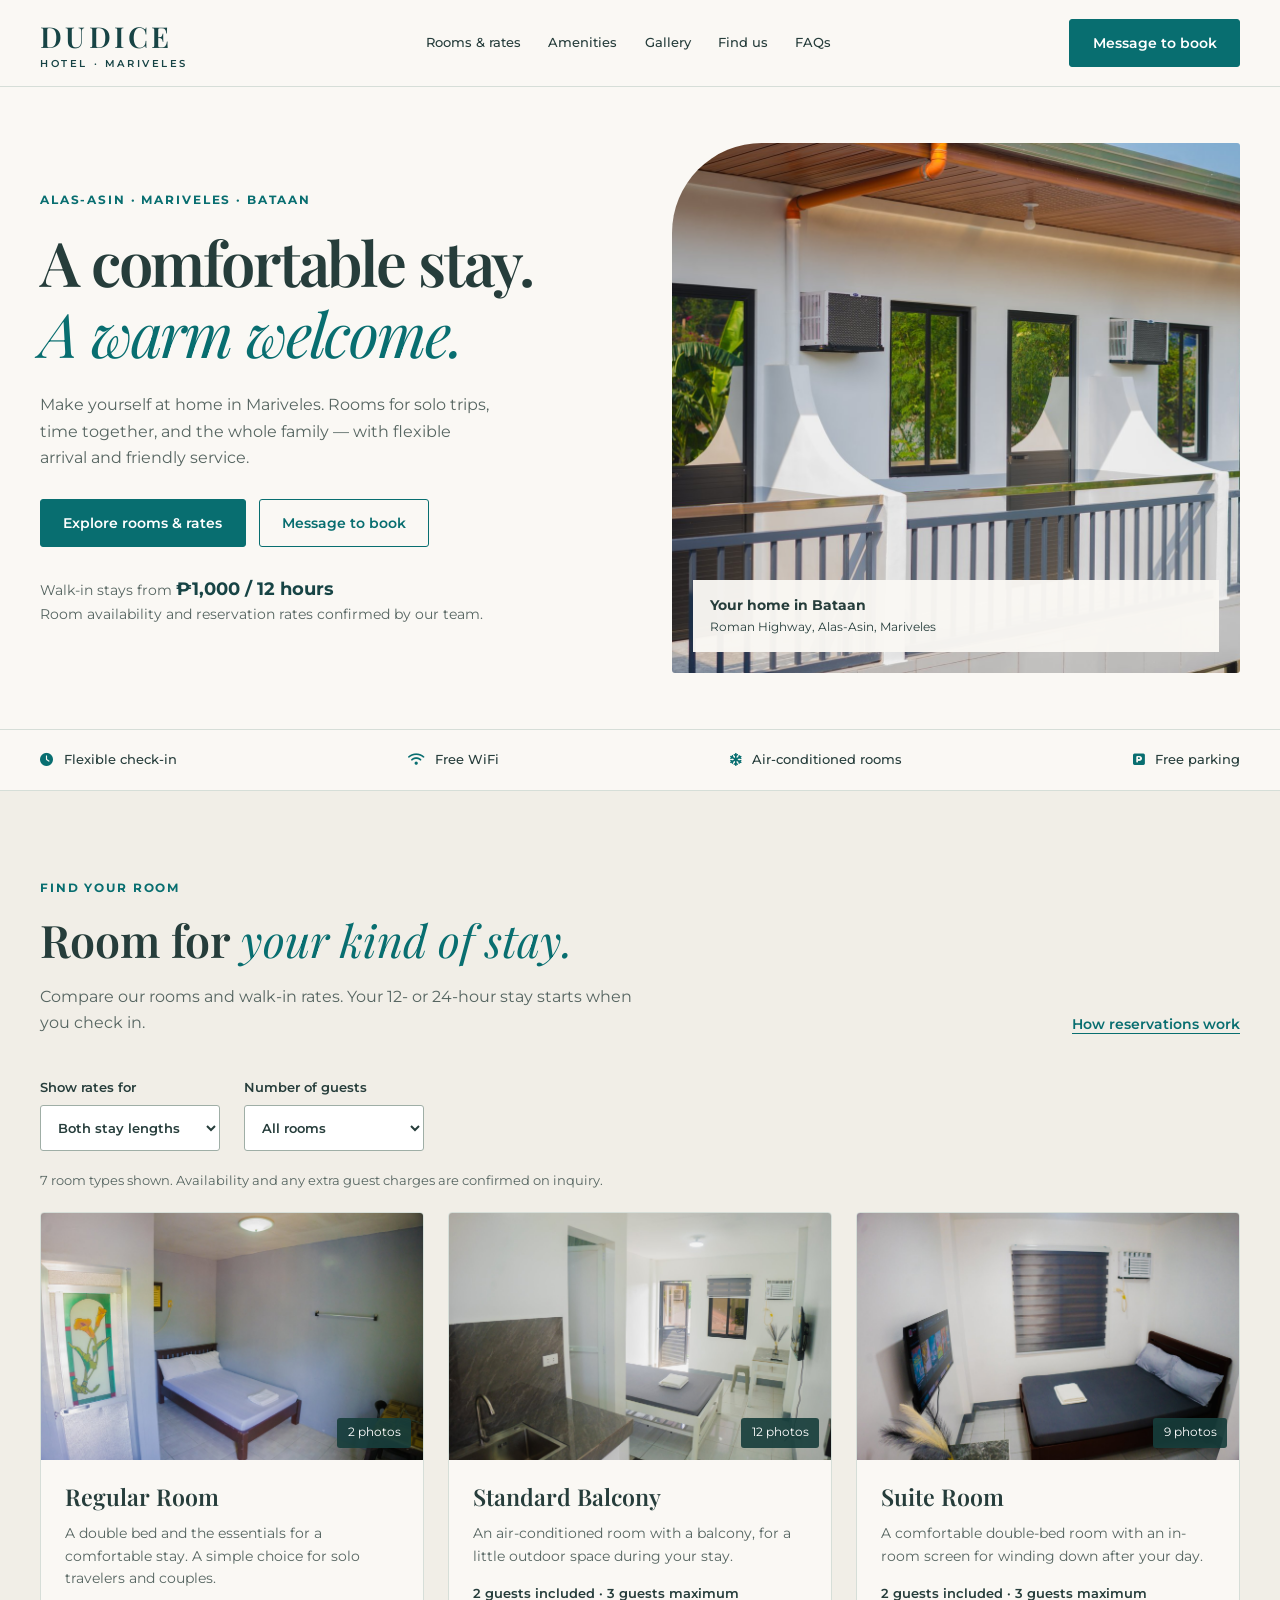
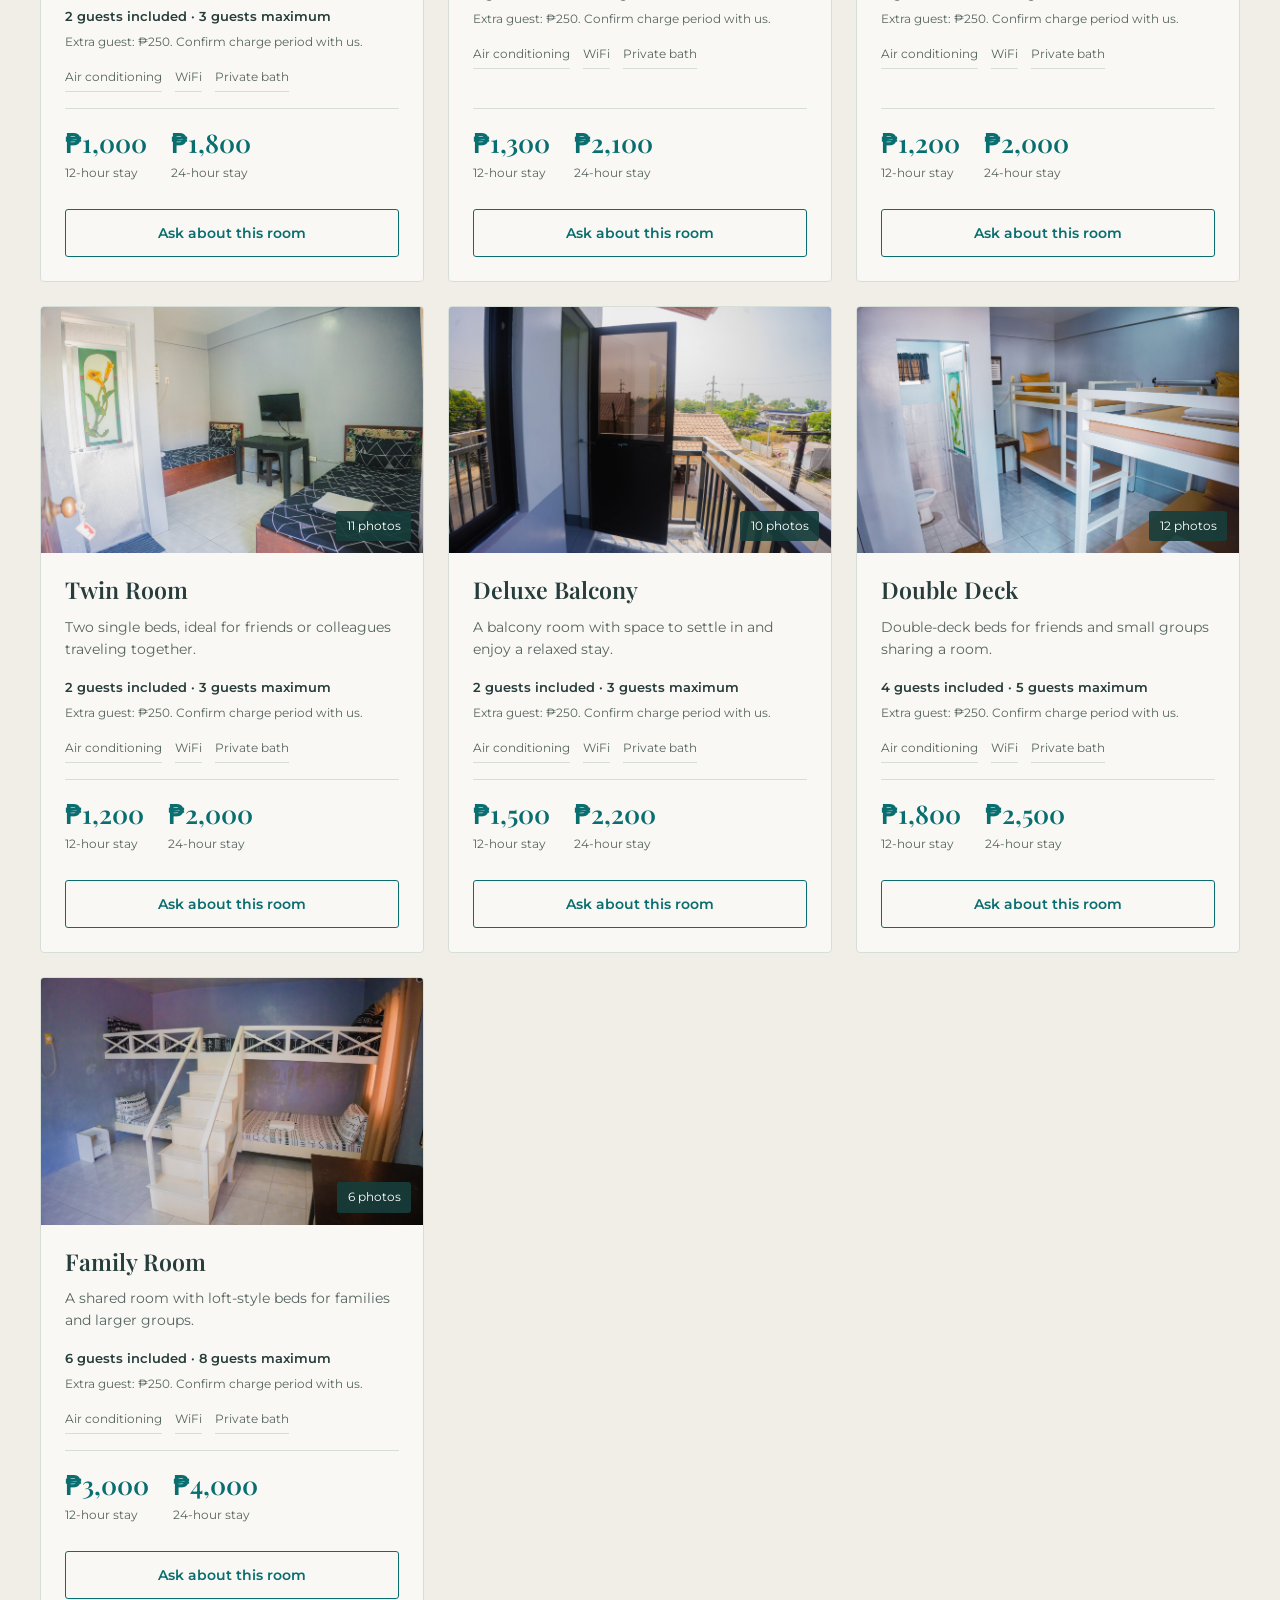
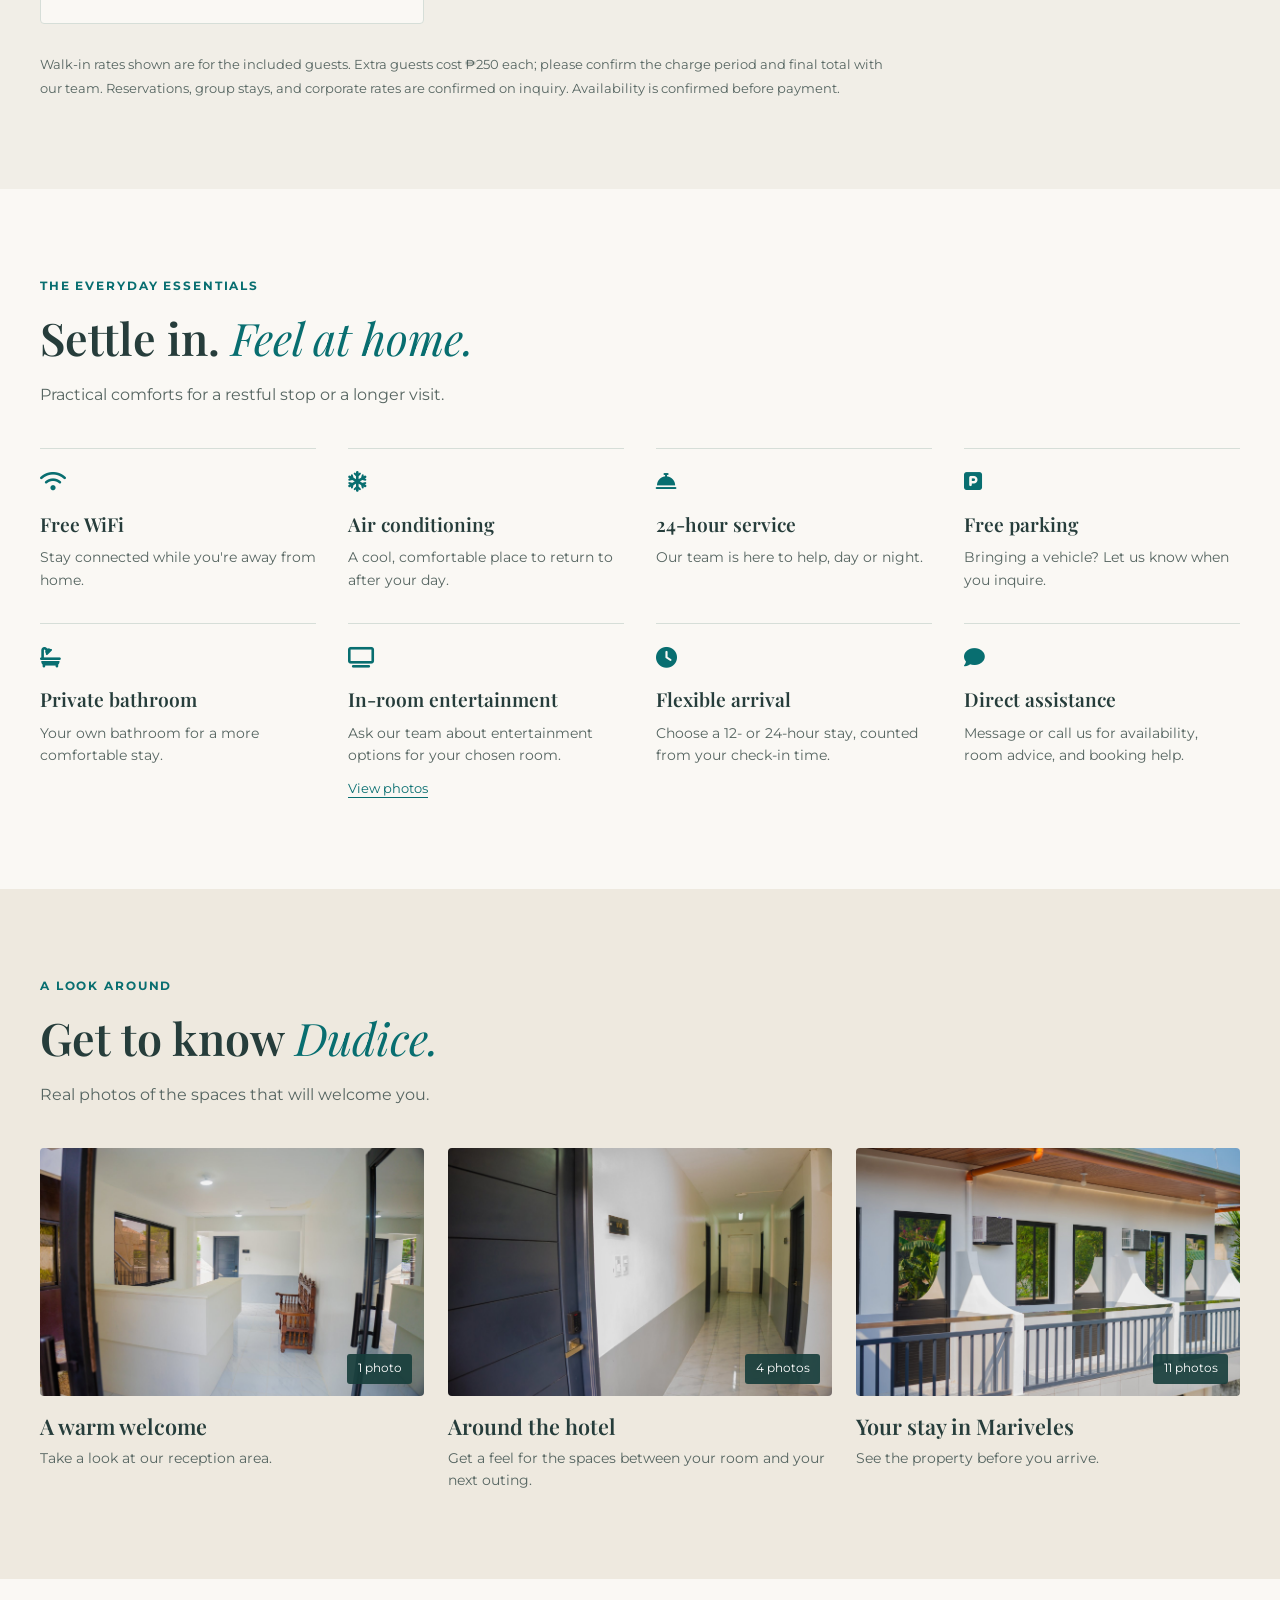
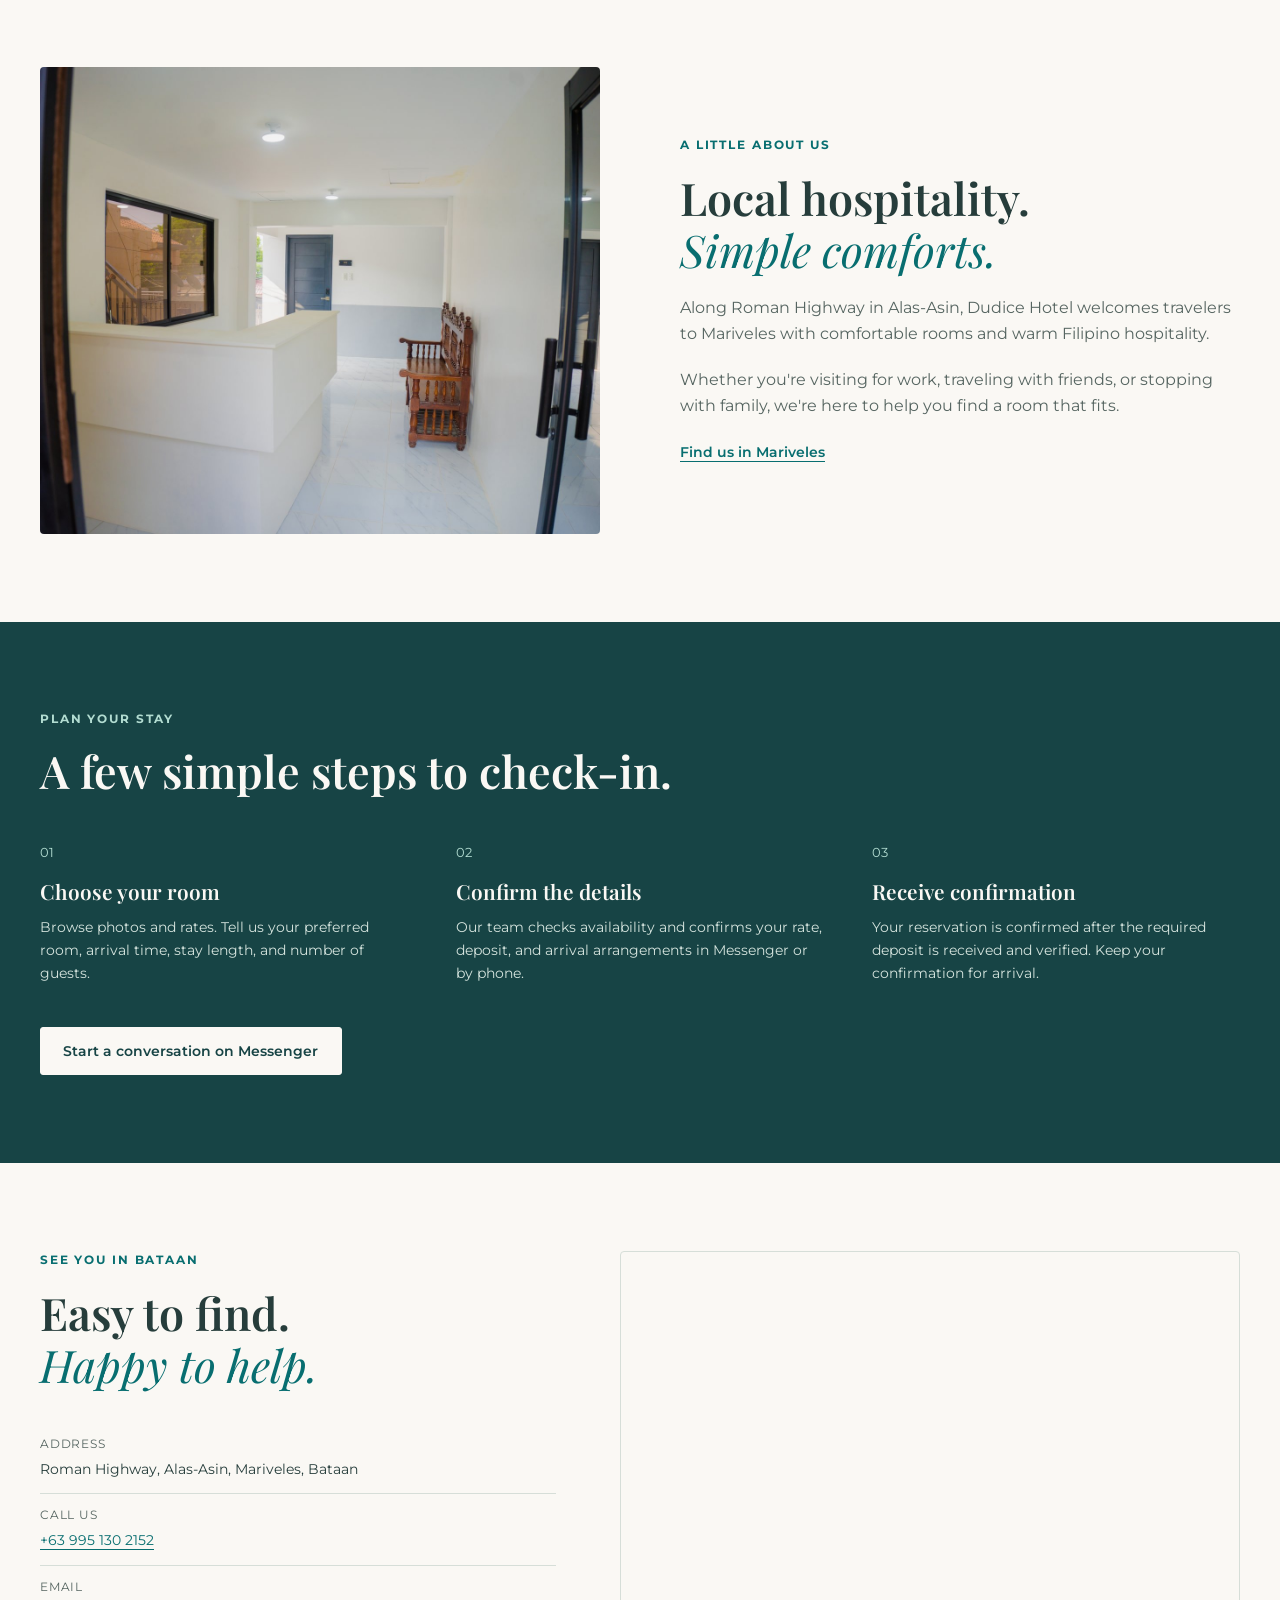
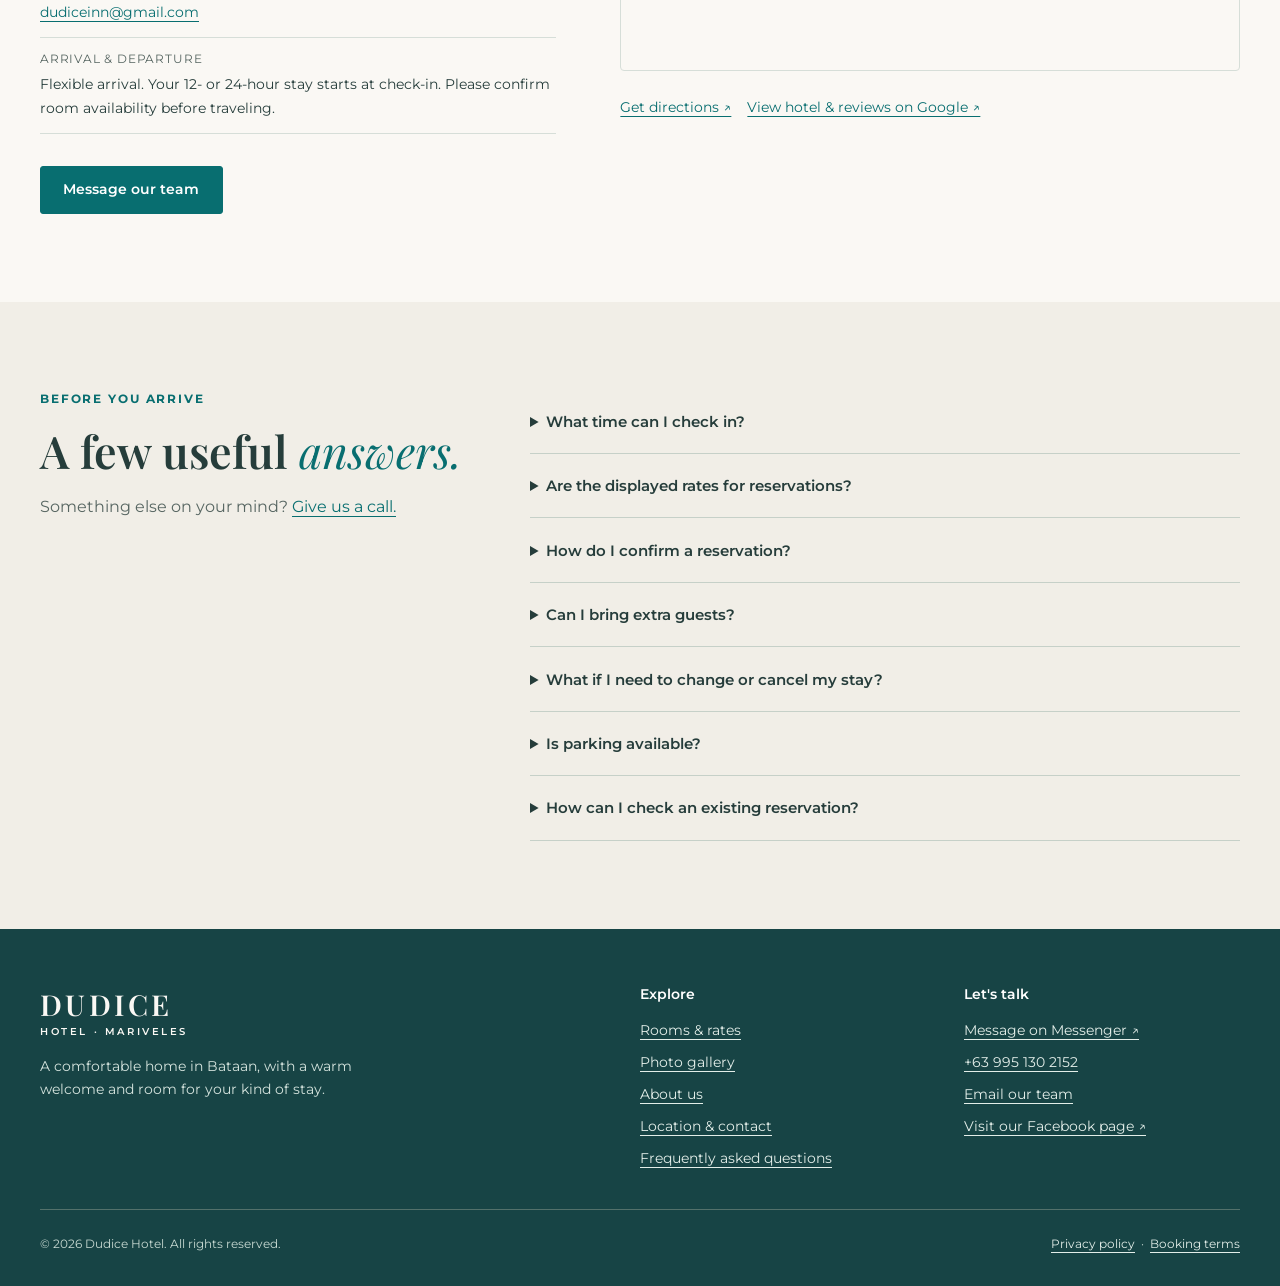
==== commit 871fd376: "Reword "base in Bataan" to "home in Bataan" Update the hero caption and footer blurb to use warmer w" ====
--- a/index.html
+++ b/index.html
@@ -48,7 +48,7 @@
         <div class="hero-actions"><a class="btn" href="#rooms">Explore rooms &amp; rates</a><a class="btn btn-outline" href="https://m.me/dudiceinn" target="_blank" rel="noopener">Message to book</a></div>
         <div class="hero-rate">Walk-in stays from <strong>&#8369;1,000 / 12 hours</strong><br>Room availability and reservation rates confirmed by our team.</div>
       </div>
-      <figure class="hero-media"><img src="images/building-01.jpg" alt="Sunlit balcony walkway outside the rooms at Dudice Hotel" width="1600" height="1066" fetchpriority="high"><figcaption><strong>Your base in Bataan</strong>Roman Highway, Alas-Asin, Mariveles</figcaption></figure>
+      <figure class="hero-media"><img src="images/building-01.jpg" alt="Sunlit balcony walkway outside the rooms at Dudice Hotel" width="1600" height="1066" fetchpriority="high"><figcaption><strong>Your home in Bataan</strong>Roman Highway, Alas-Asin, Mariveles</figcaption></figure>
     </section>
     <div class="comfort-strip"><div class="wrap"><span><i class="fas fa-clock" aria-hidden="true"></i>Flexible check-in</span><span><i class="fas fa-wifi" aria-hidden="true"></i>Free WiFi</span><span><i class="fas fa-snowflake" aria-hidden="true"></i>Air-conditioned rooms</span><span><i class="fas fa-parking" aria-hidden="true"></i>Free parking</span></div></div>
     <section class="section" id="rooms" aria-labelledby="rooms-title"><div class="wrap">
@@ -157,7 +157,7 @@
       <details><summary>How can I check an existing reservation?</summary><p>Reply in your existing Messenger conversation, or <a href="tel:+639951302152">call +63 995 130 2152</a> with your booking name and arrival date. Our team can help confirm the status.</p></details>
     </div></div></section>
   </main>
-  <footer><div class="wrap"><div class="footer-grid"><div><a class="brand" href="#"><strong>DUDICE</strong><span>HOTEL &middot; MARIVELES</span></a><p>A comfortable base in Bataan, with a warm welcome and room for your kind of stay.</p></div><div><h2>Explore</h2><div class="footer-links"><a href="#rooms">Rooms &amp; rates</a><a href="#explore">Photo gallery</a><a href="#about">About us</a><a href="#contact">Location &amp; contact</a><a href="#faq">Frequently asked questions</a></div></div><div><h2>Let's talk</h2><div class="footer-links"><a href="https://m.me/dudiceinn" target="_blank" rel="noopener">Message on Messenger &#8599;</a><a href="tel:+639951302152">+63 995 130 2152</a><a href="mailto:dudiceinn@gmail.com">Email our team</a><a href="https://www.facebook.com/dudiceinn" target="_blank" rel="noopener">Visit our Facebook page &#8599;</a></div></div></div><div class="footer-bottom"><span>&copy; 2026 Dudice Hotel. All rights reserved.</span><span><a href="privacy.html">Privacy policy</a> &nbsp;&middot;&nbsp; <a href="terms.html">Booking terms</a></span></div></div></footer>
+  <footer><div class="wrap"><div class="footer-grid"><div><a class="brand" href="#"><strong>DUDICE</strong><span>HOTEL &middot; MARIVELES</span></a><p>A comfortable home in Bataan, with a warm welcome and room for your kind of stay.</p></div><div><h2>Explore</h2><div class="footer-links"><a href="#rooms">Rooms &amp; rates</a><a href="#explore">Photo gallery</a><a href="#about">About us</a><a href="#contact">Location &amp; contact</a><a href="#faq">Frequently asked questions</a></div></div><div><h2>Let's talk</h2><div class="footer-links"><a href="https://m.me/dudiceinn" target="_blank" rel="noopener">Message on Messenger &#8599;</a><a href="tel:+639951302152">+63 995 130 2152</a><a href="mailto:dudiceinn@gmail.com">Email our team</a><a href="https://www.facebook.com/dudiceinn" target="_blank" rel="noopener">Visit our Facebook page &#8599;</a></div></div></div><div class="footer-bottom"><span>&copy; 2026 Dudice Hotel. All rights reserved.</span><span><a href="privacy.html">Privacy policy</a> &nbsp;&middot;&nbsp; <a href="terms.html">Booking terms</a></span></div></div></footer>
   <div class="mobile-actions" aria-label="Quick contact"><a class="btn" href="https://m.me/dudiceinn" target="_blank" rel="noopener">Message to book</a><a class="btn btn-outline" href="tel:+639951302152">Call the hotel</a></div>
   <dialog id="inquiry-dialog" aria-labelledby="inquiry-title" aria-describedby="inquiry-intro"><div class="dialog-heading"><h2 id="inquiry-title">Ask about a room</h2><button type="button" class="close-button" data-close>Close</button></div><p class="dialog-intro" id="inquiry-intro">Prepare your inquiry, then copy and paste it into Messenger. Our team will confirm availability and your final rate.</p>
     <form id="inquiry-form"><div class="form-grid"><label>Arrival date (optional)<input type="date" id="arrival-date"></label><label>Arrival time (optional)<input type="time" id="arrival-time"></label><label>Stay length<select id="inquiry-duration"><option value="12">12 hours</option><option value="24">24 hours</option></select></label><label>Guests<select id="inquiry-guests"></select></label></div><label for="inquiry-summary">Your message</label><textarea id="inquiry-summary" rows="6" readonly></textarea><div class="dialog-actions"><button class="btn" type="submit">Copy inquiry</button><a class="btn btn-outline" href="https://m.me/dudiceinn" target="_blank" rel="noopener">Open Messenger &#8599;</a></div><p class="status" id="copy-status" role="status"></p><p class="inquiry-note">Opening Messenger does not send this message or reserve a room. Paste your inquiry into the chat to continue. Your choices stay on this page until you send them.</p><p class="inquiry-note">Prefer email? <a id="email-inquiry" href="mailto:dudiceinn@gmail.com">Email this inquiry</a>, or <a href="tel:+639951302152">call us</a>.</p></form>
